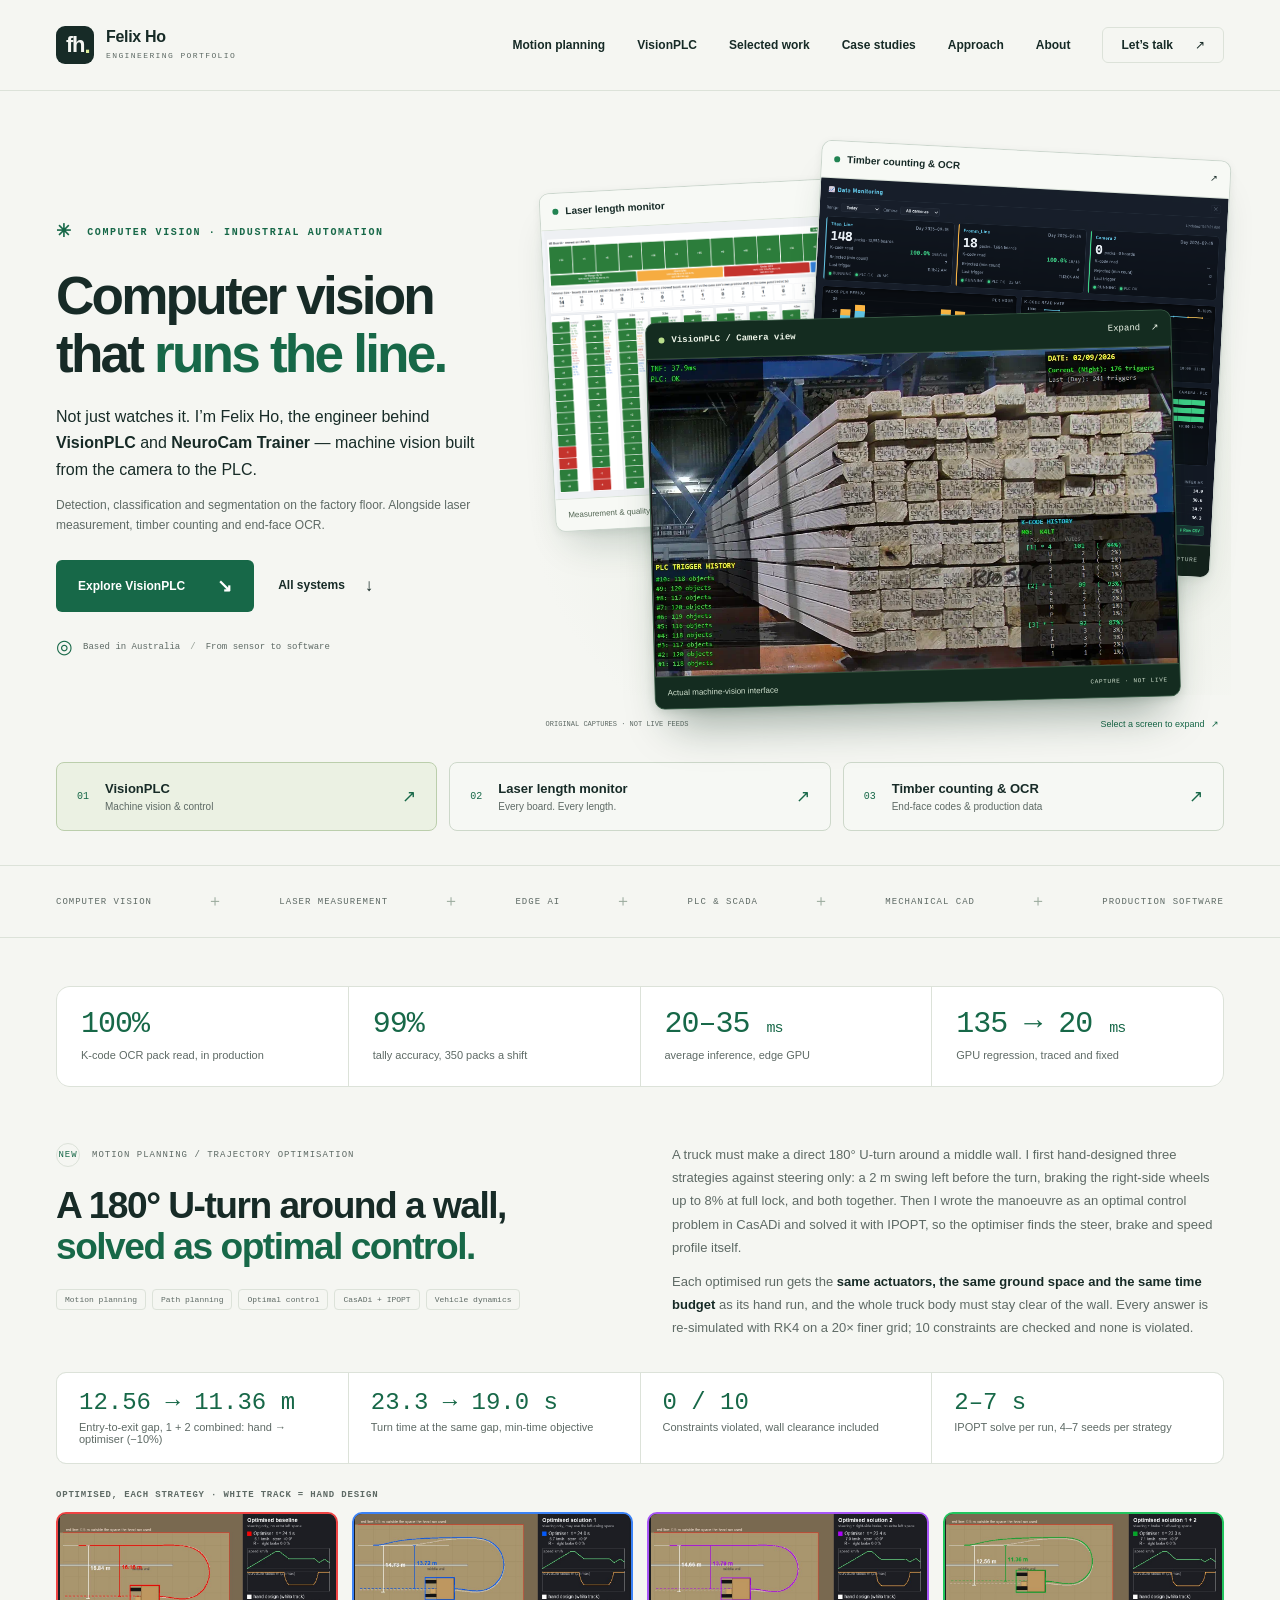
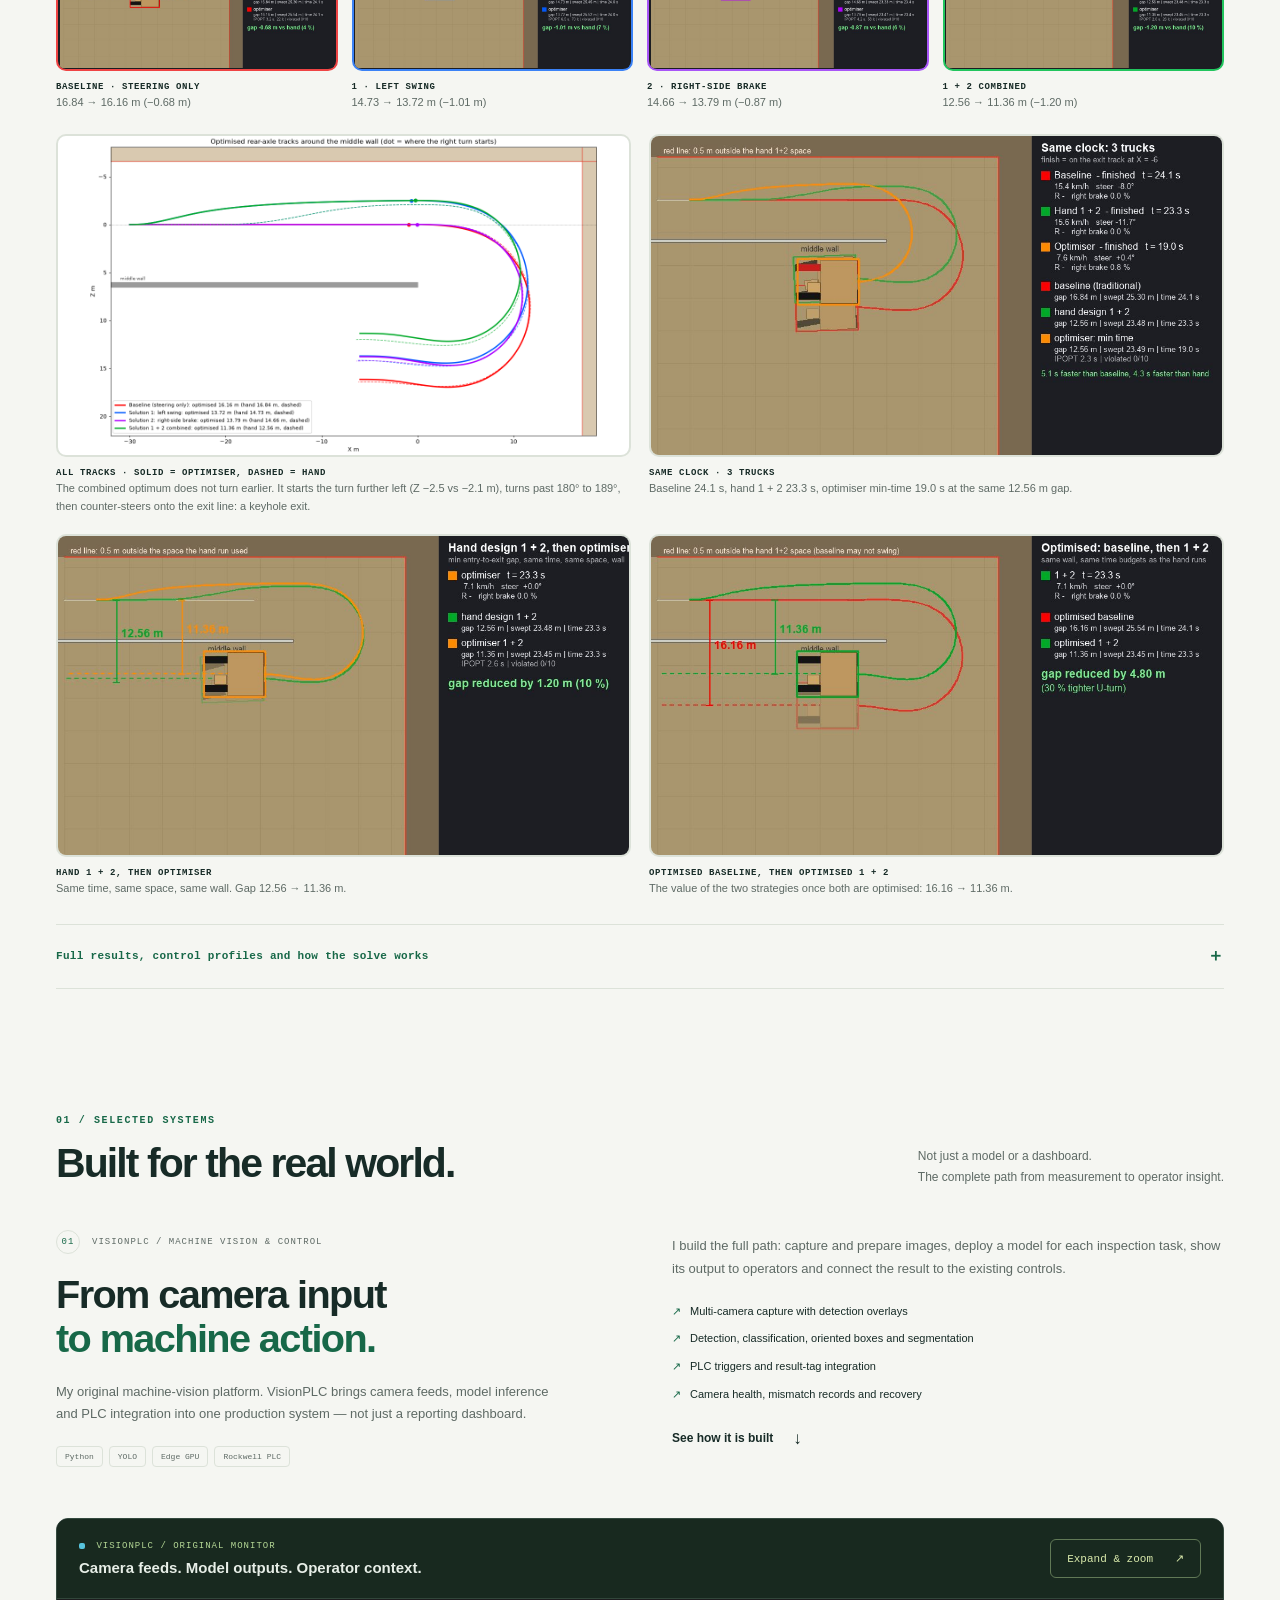
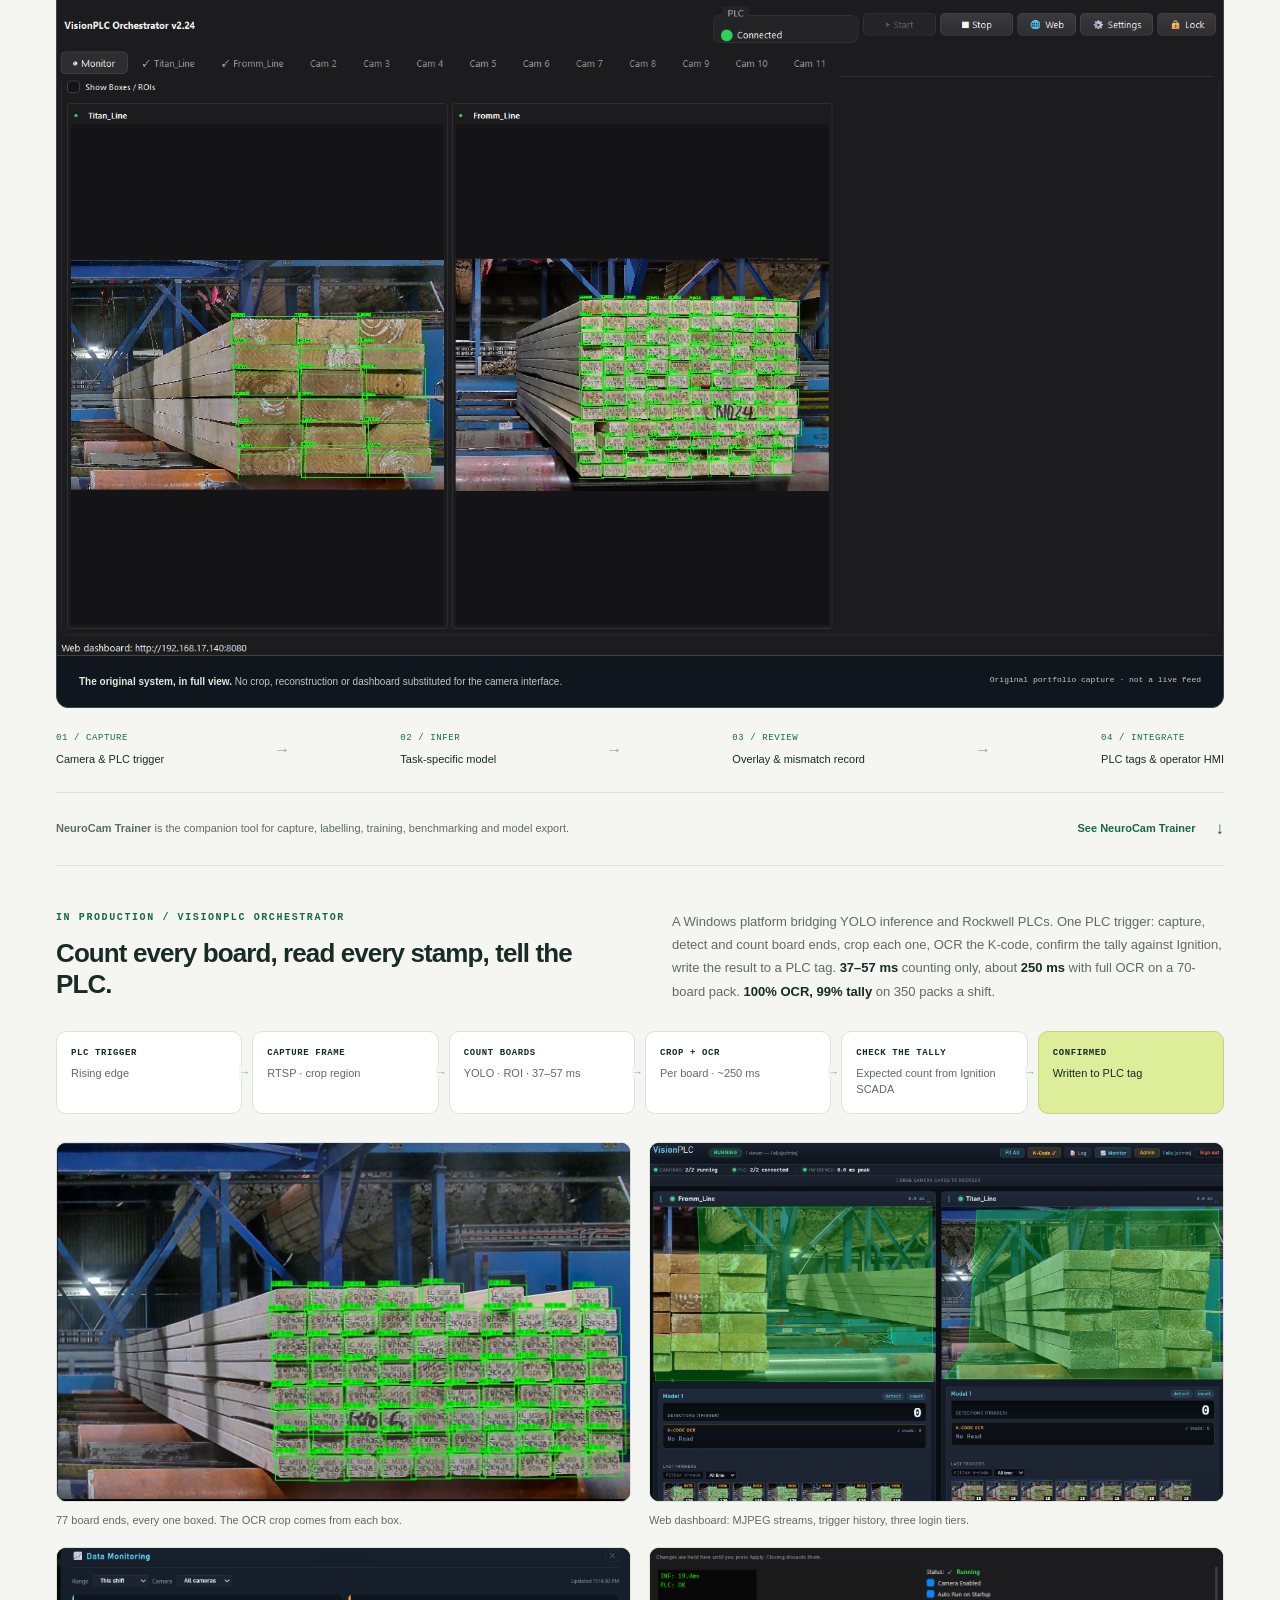
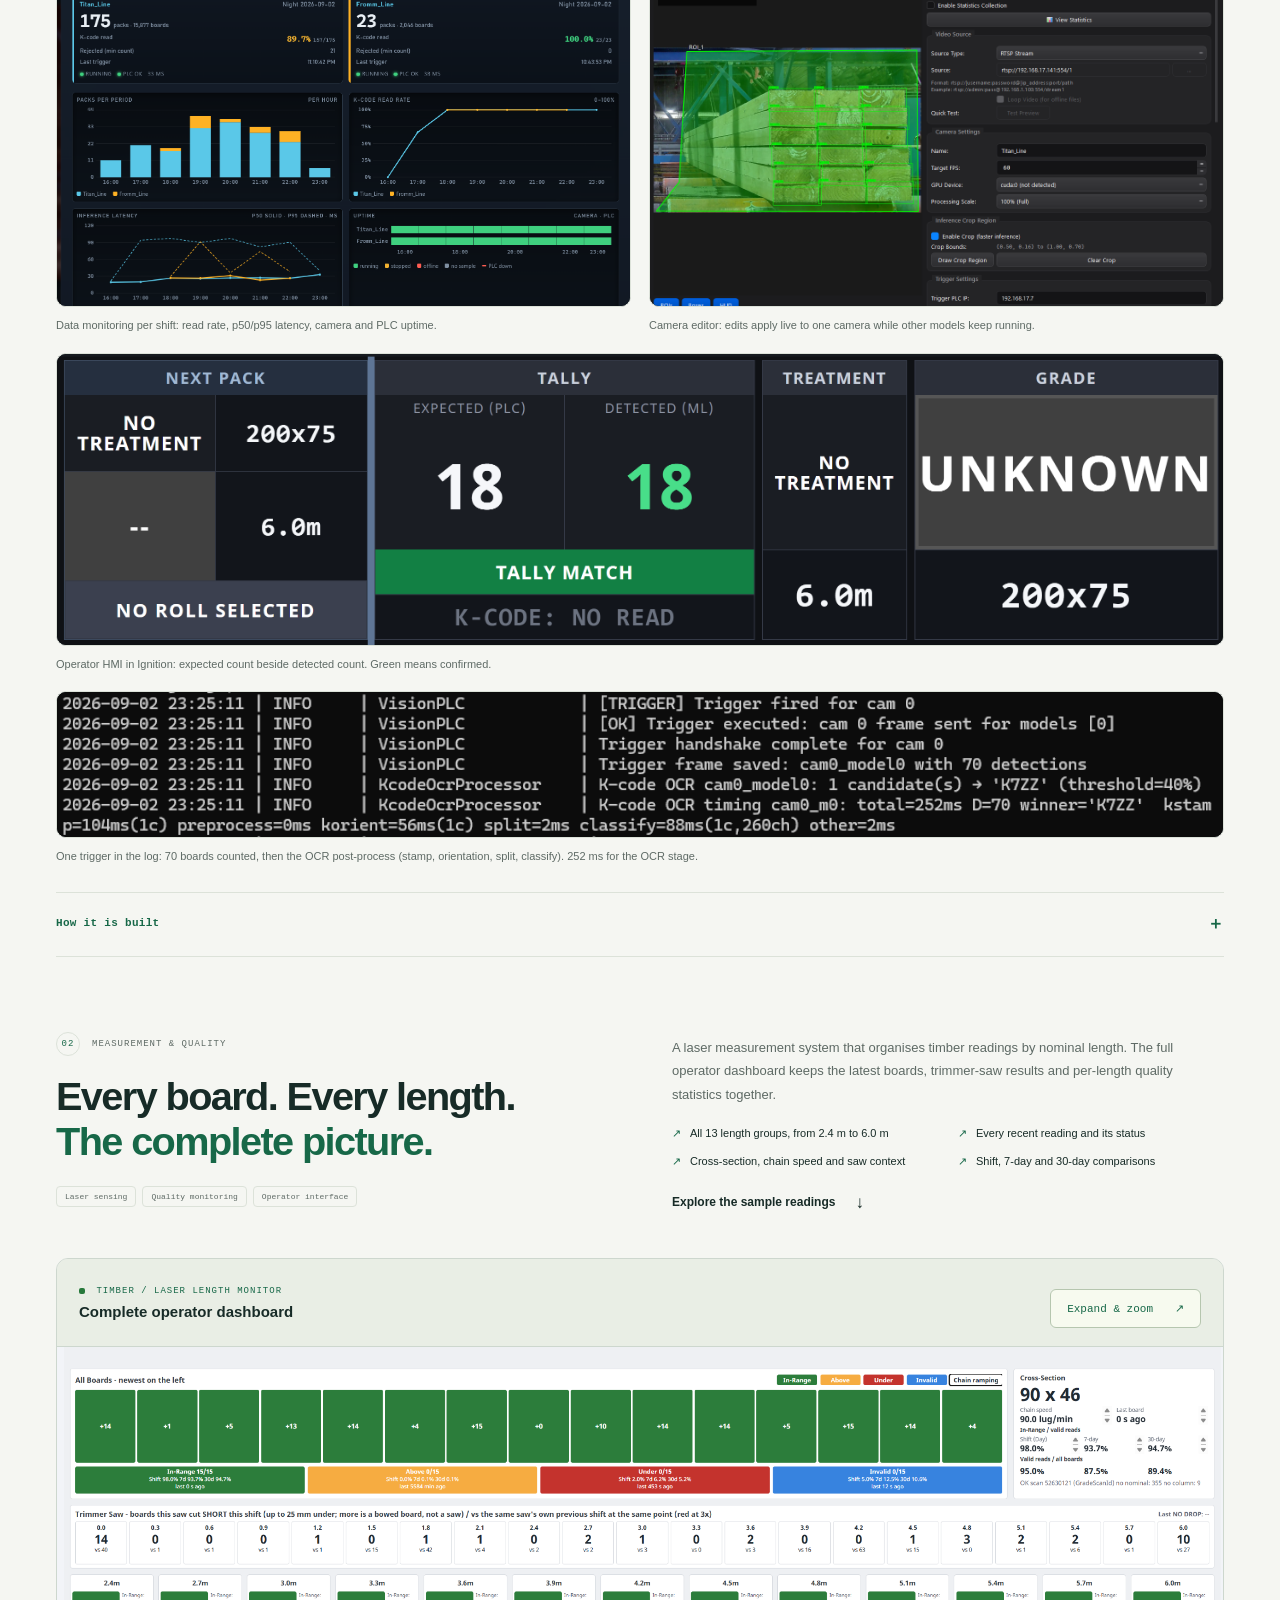
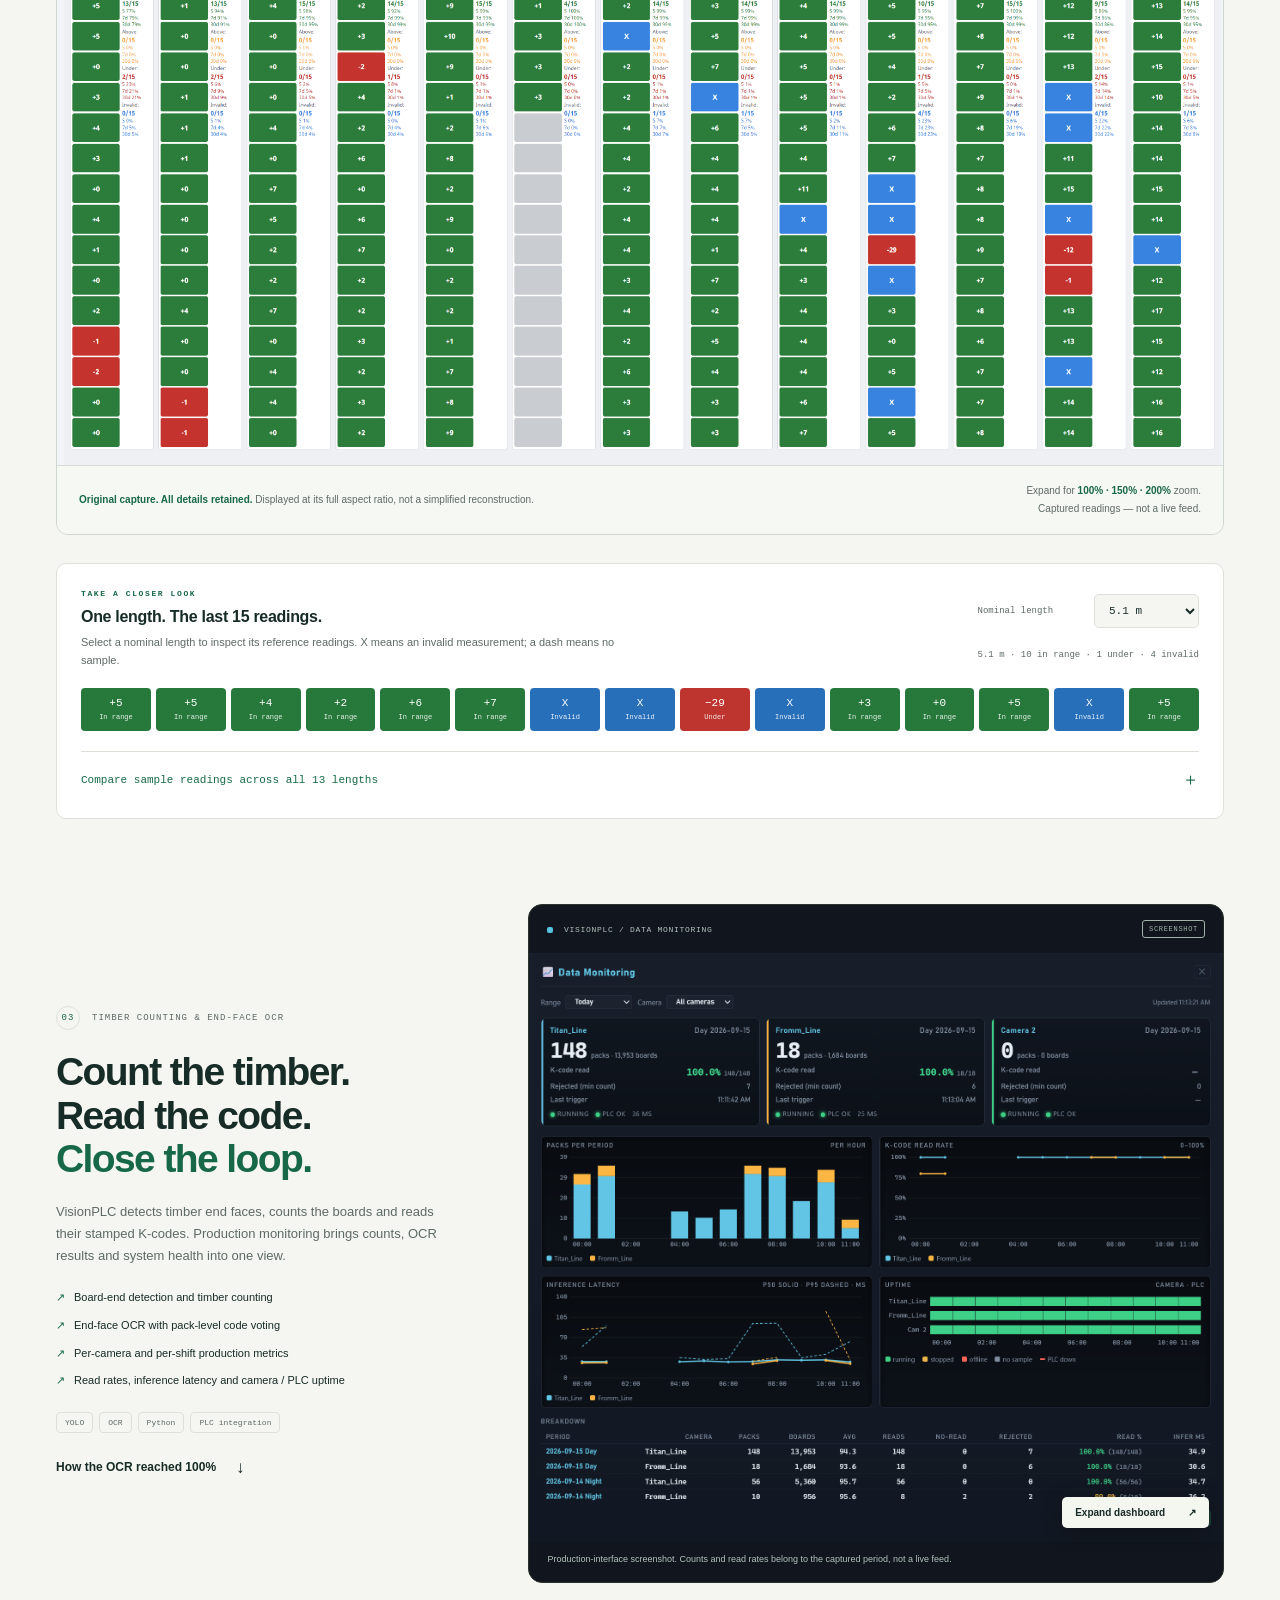
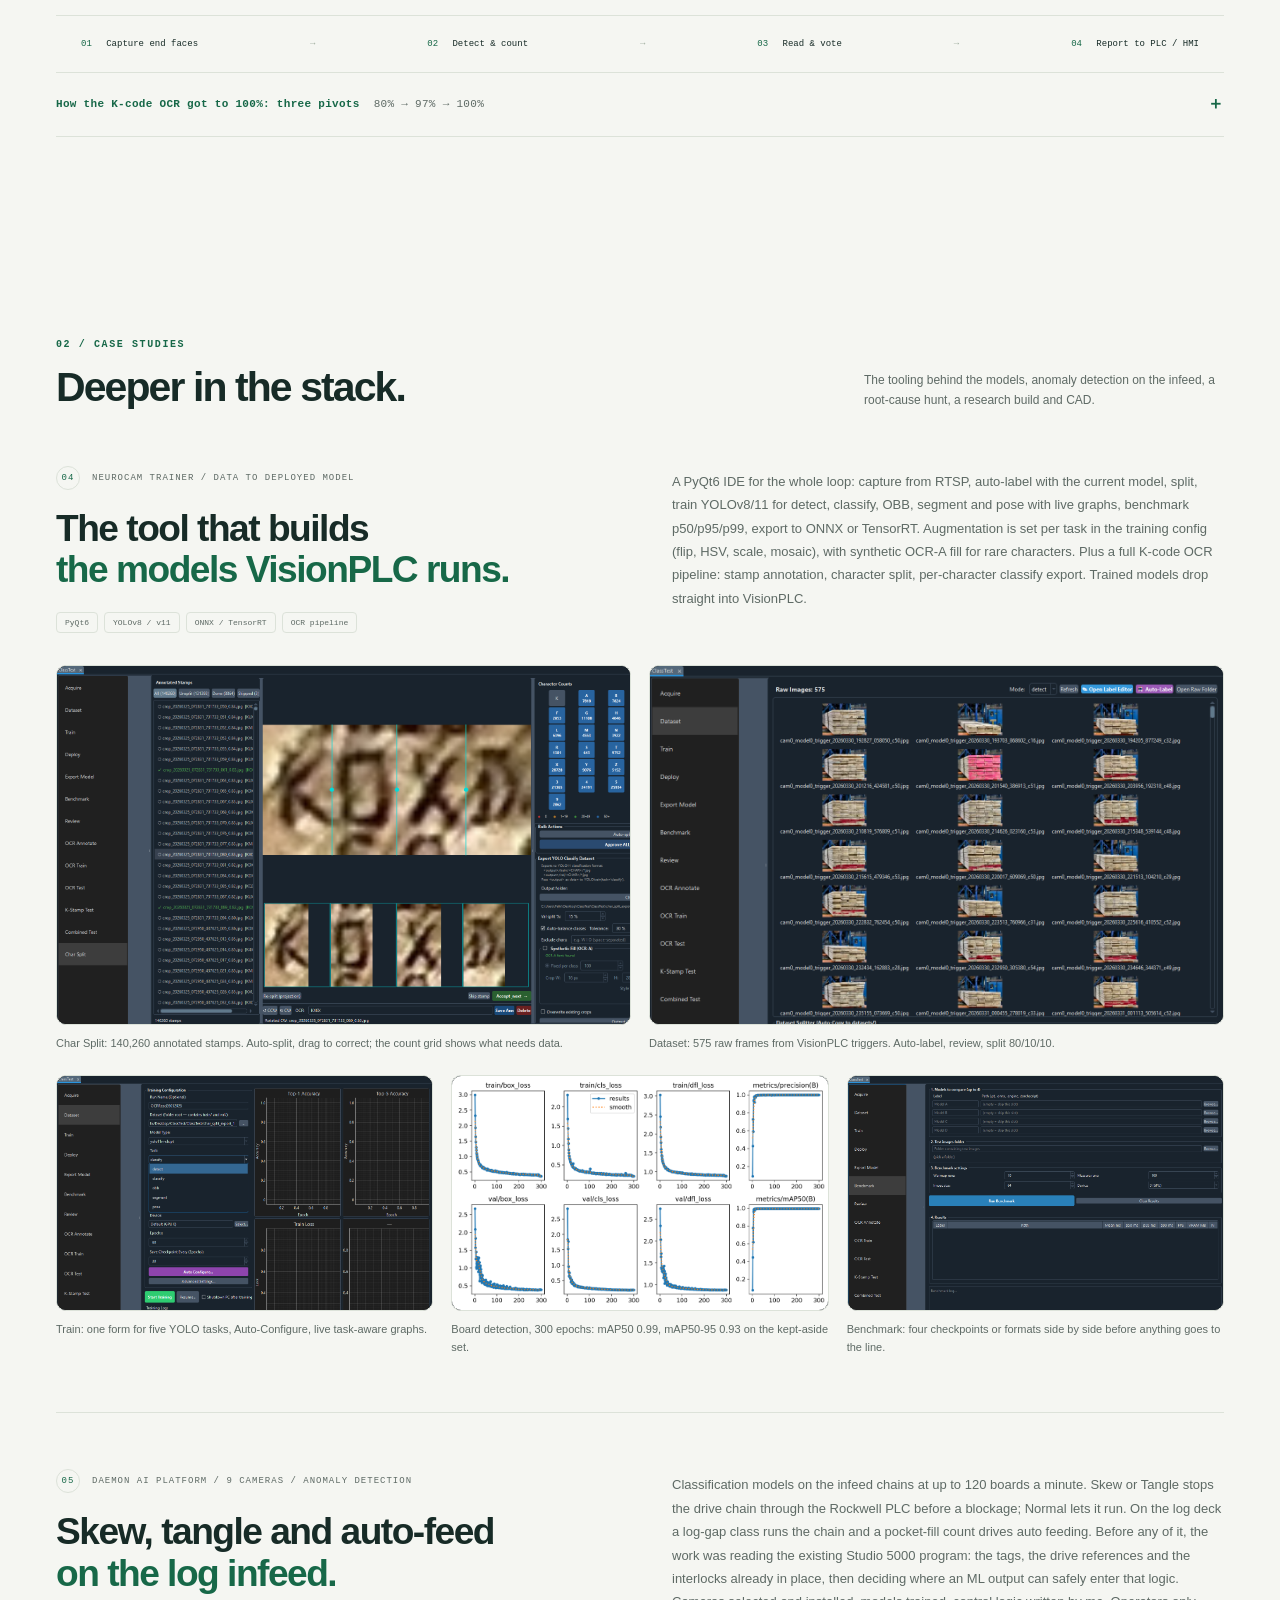
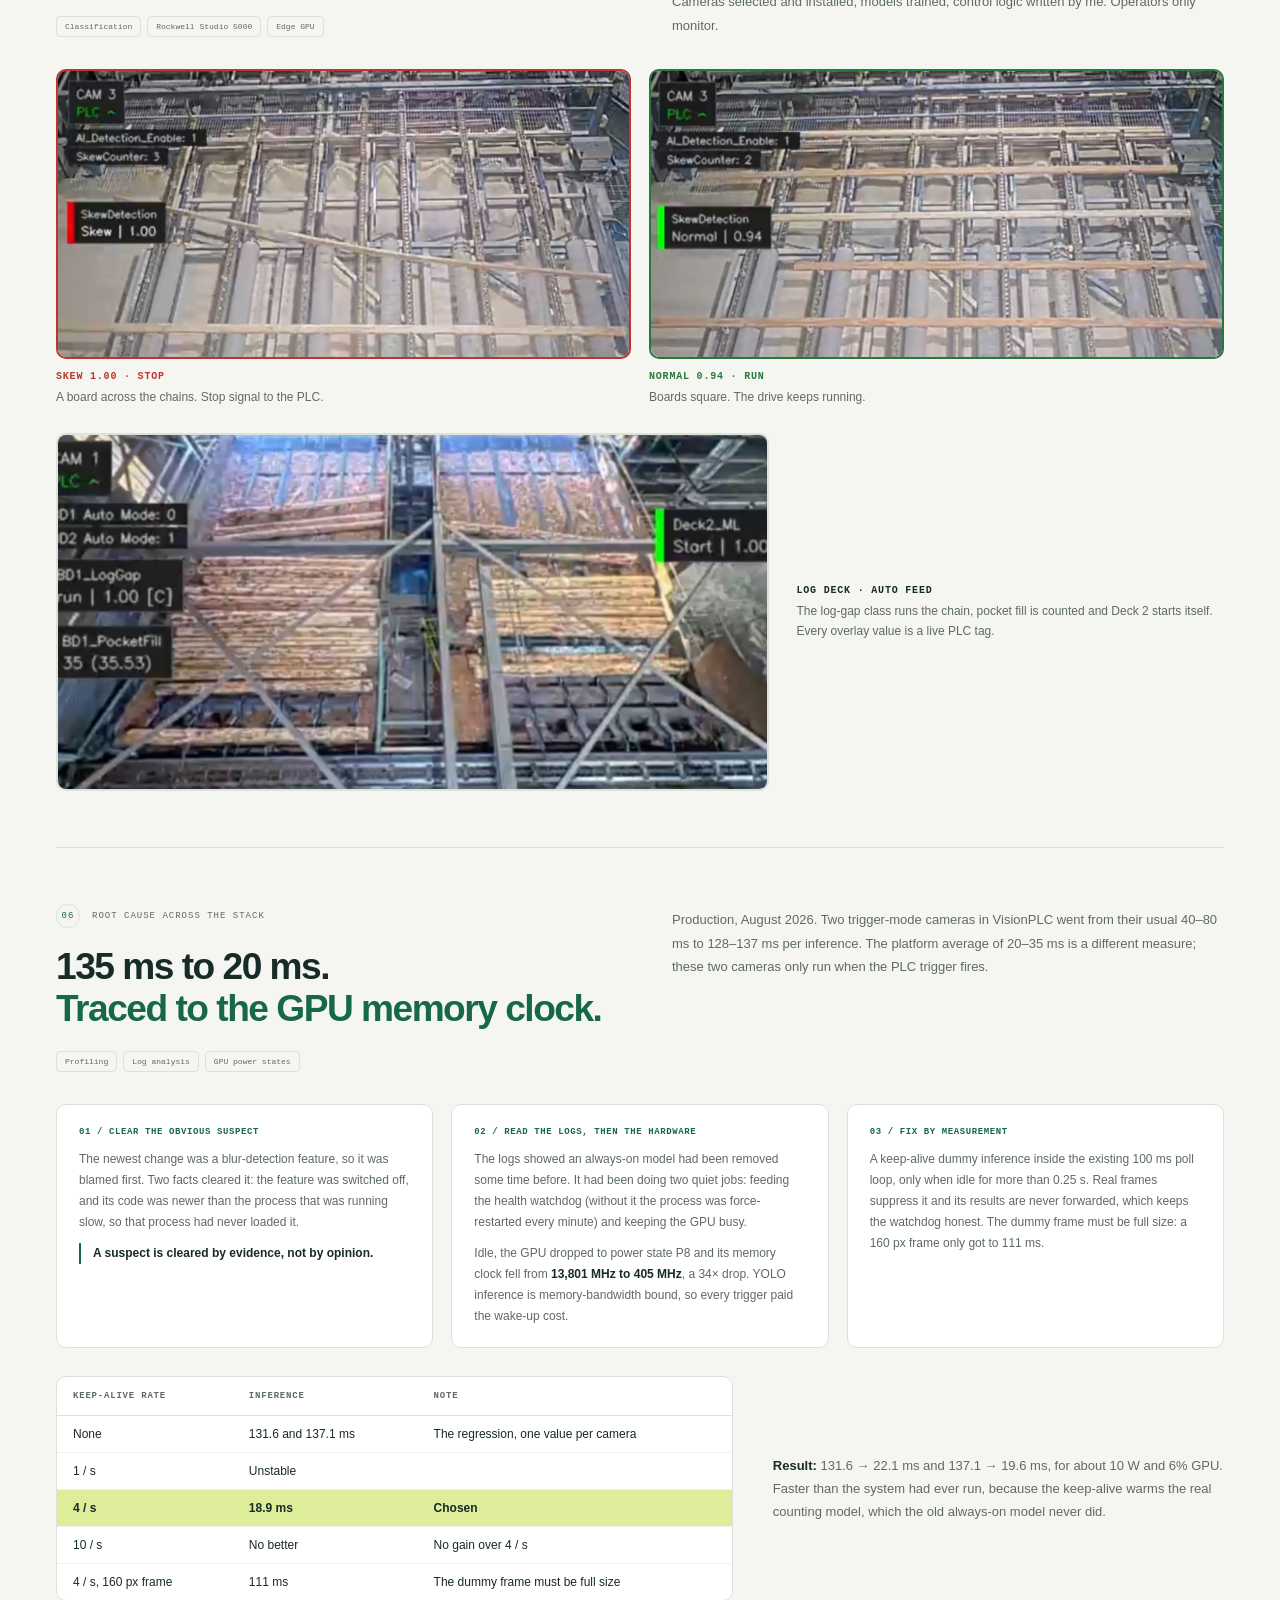
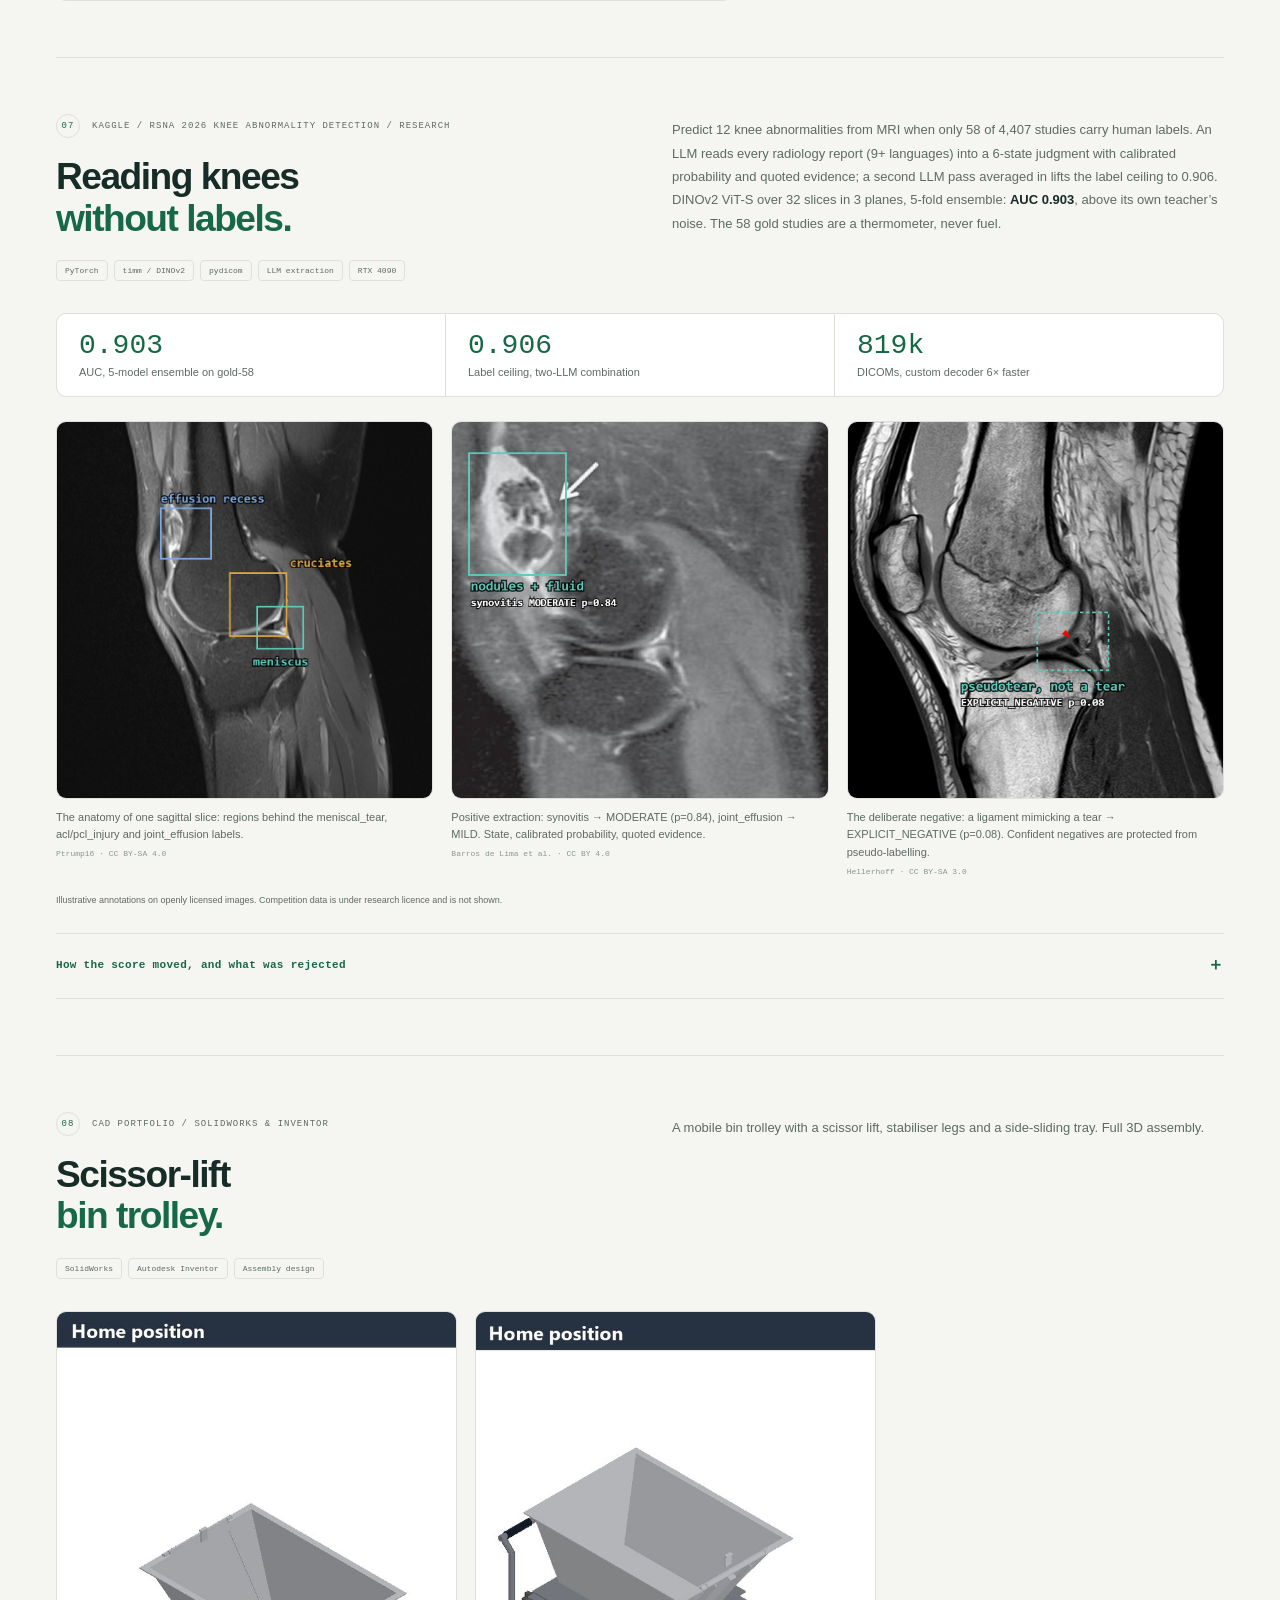
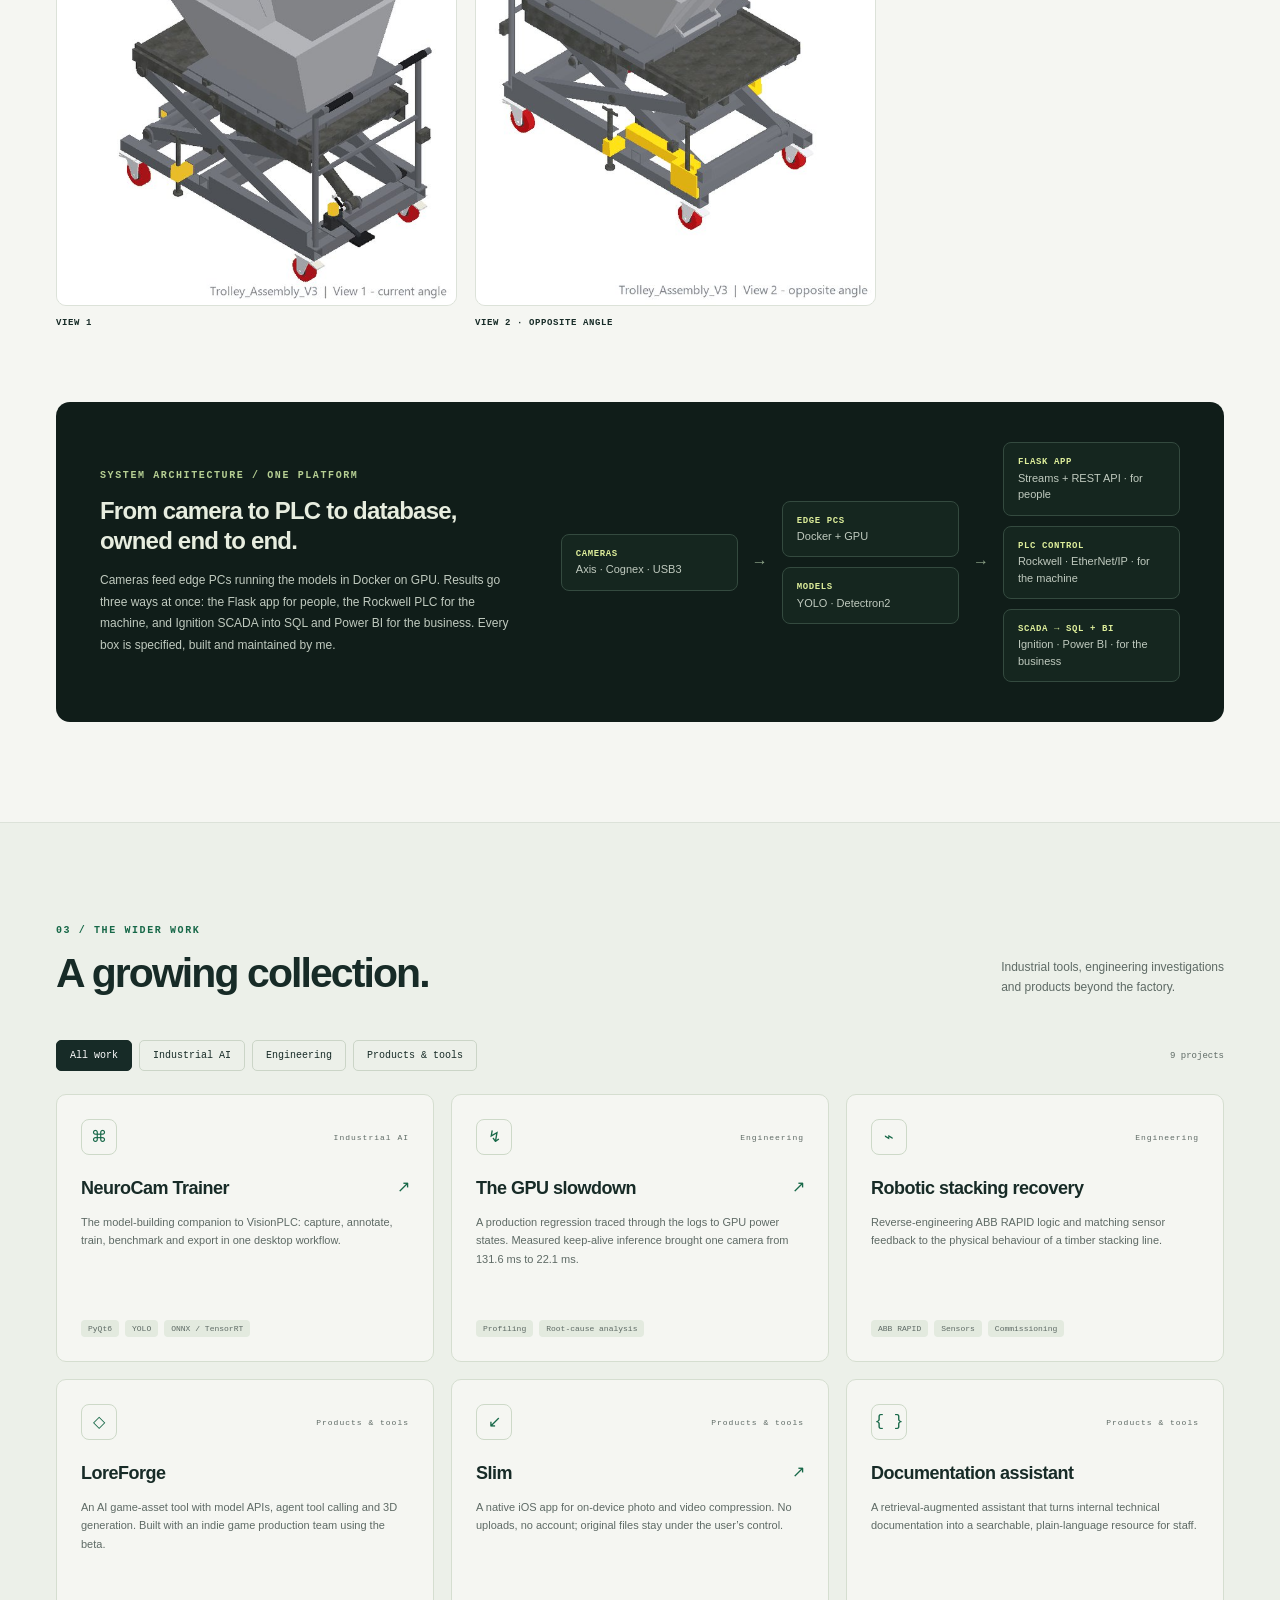
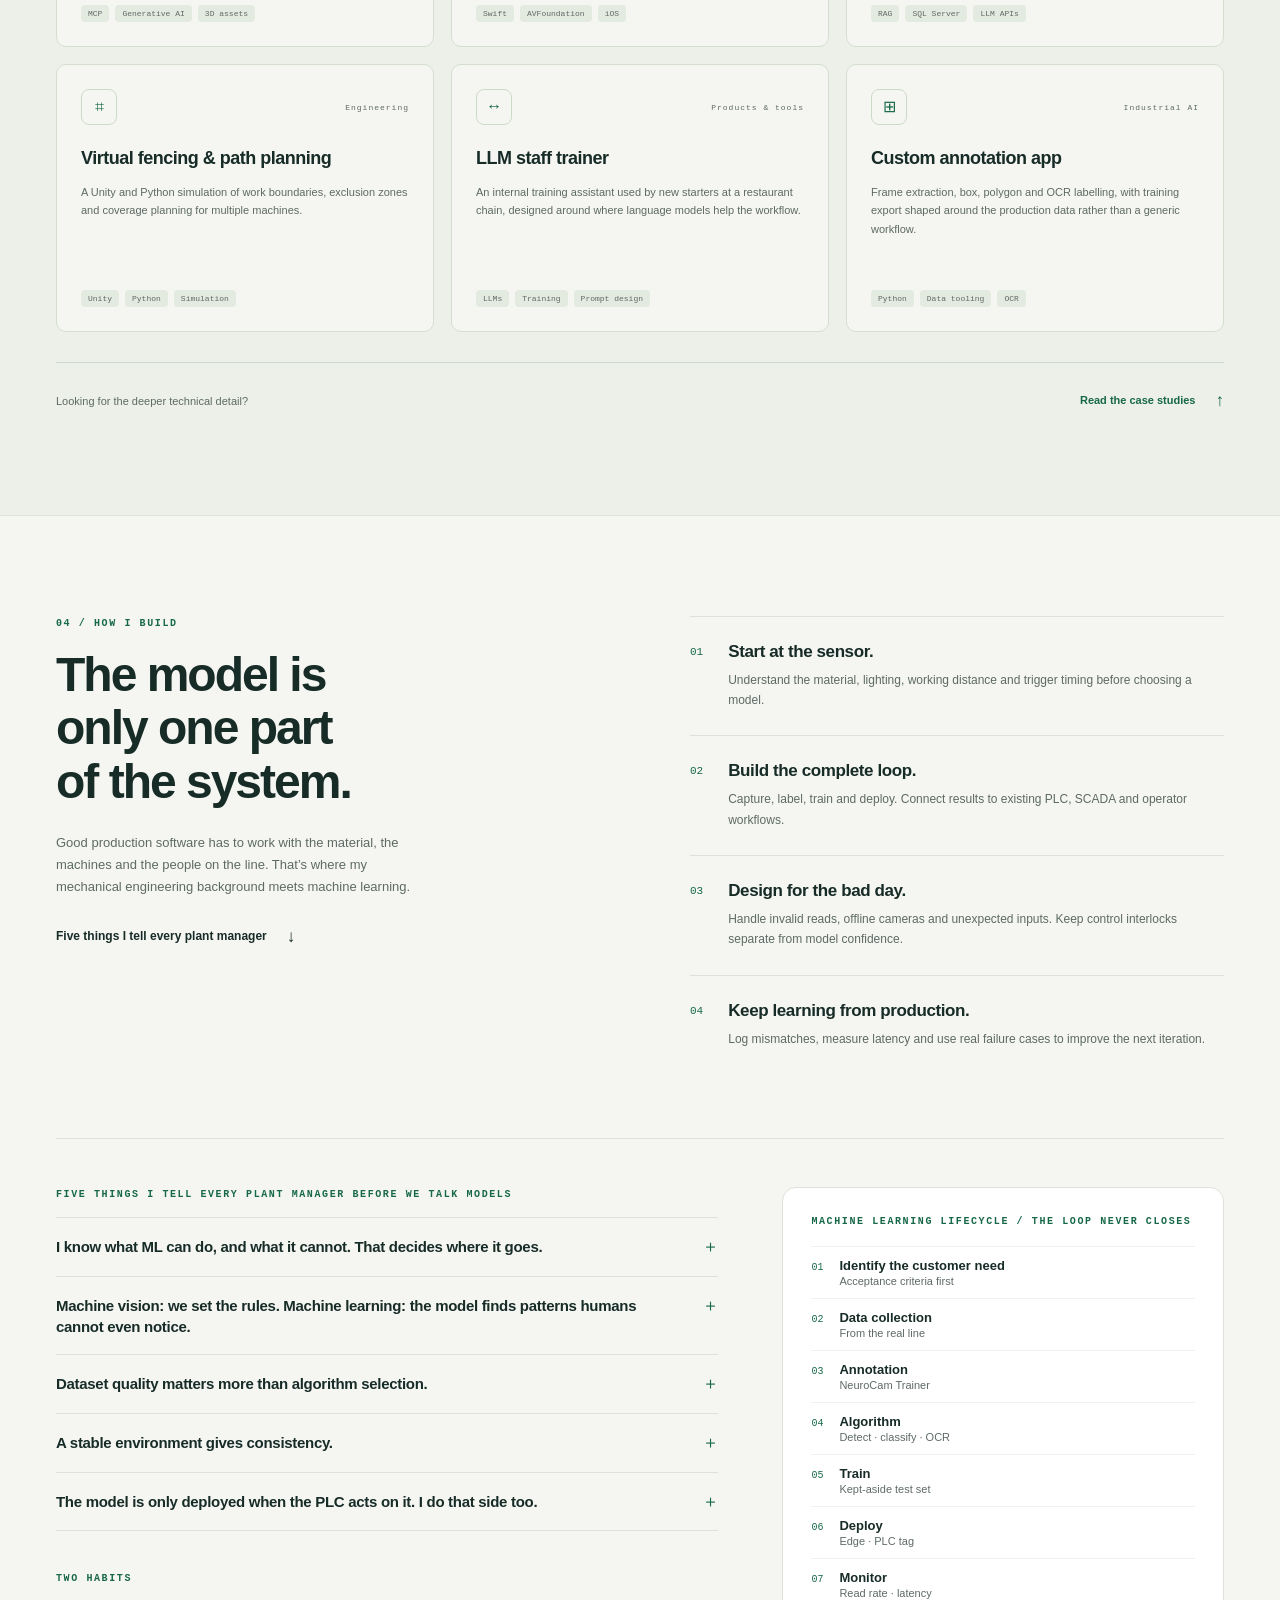
==== index.html @ 8deb1786 "Replace turning section with CasADi/IPOPT optimal-control results Old hand-design-only animations re" ====
<!doctype html>
<html lang="en">
<head>
  <meta charset="utf-8">
  <meta name="viewport" content="width=device-width, initial-scale=1">
  <meta name="theme-color" content="#f5f6f2">
  <title>Felix Ho — Computer Vision & Industrial Automation</title>
  <meta name="description" content="Felix Ho builds computer vision, laser measurement and industrial automation systems. Explore VisionPLC machine vision, timber laser length monitoring, board counting and end-face OCR.">
  <meta property="og:title" content="Felix Ho — Computer vision that runs the line">
  <meta property="og:description" content="Computer vision, measurement and control. Real systems, built from sensor to software.">
  <meta property="og:type" content="website">
  <meta property="og:url" content="https://felixhorobot.github.io/">
  <meta property="og:image" content="https://felixhorobot.github.io/assets/vixia/e011f9d1.png">
  <meta name="twitter:card" content="summary_large_image">
  <link rel="canonical" href="https://felixhorobot.github.io/">
  <link rel="icon" href="favicon.svg" type="image/svg+xml">
  <link rel="stylesheet" href="portfolio.css?v=2026-11-05c">
  <script src="portfolio-data.js?v=2026-11-05c" defer></script>
  <script src="portfolio.js?v=2026-11-05c" defer></script>
</head>
<body>
  <a class="skip-link" href="#main">Skip to content</a>
  <header class="site-header">
    <div class="shell header-inner">
      <a class="brand" href="#top" aria-label="Felix Ho, home"><span class="brand-mark" aria-hidden="true">fh<span>.</span></span><span>Felix Ho<span class="brand-caption">ENGINEERING PORTFOLIO</span></span></a>
      <button class="menu-toggle" type="button" aria-expanded="false" aria-controls="main-nav" hidden>Menu <span aria-hidden="true">＋</span></button>
      <nav id="main-nav" aria-label="Main navigation">
        <a href="#turning">Motion planning</a><a href="#machine-vision">VisionPLC</a><a href="#work">Selected work</a><a href="#case-studies">Case studies</a><a href="#approach">Approach</a><a href="#about">About</a><a class="nav-contact" href="#contact">Let’s talk <span aria-hidden="true">↗</span></a>
      </nav>
    </div>
  </header>
  <main id="main">
    <section id="top" class="hero hero--vision hero--overlap shell" aria-labelledby="hero-heading">
      <div class="hero-copy">
        <p class="eyebrow"><span class="little-cross" aria-hidden="true">✳</span> COMPUTER VISION · INDUSTRIAL AUTOMATION</p>
        <h1 id="hero-heading">Computer vision<br> that <span>runs the line.</span></h1>
        <p class="hero-intro">Not just watches it. I’m Felix Ho, the engineer behind <strong>VisionPLC</strong> and <strong>NeuroCam Trainer</strong> — machine vision built from the camera to the PLC.</p>
        <p class="hero-sub">Detection, classification and segmentation on the factory floor. Alongside laser measurement, timber counting and end-face OCR.</p>
        <div class="hero-actions"><a class="button primary" href="#machine-vision">Explore VisionPLC <span aria-hidden="true">↘</span></a><a class="text-link" href="#work">All systems <span aria-hidden="true">↓</span></a></div>
        <div class="hero-location"><span class="location-icon" aria-hidden="true">◎</span> Based in Australia <span class="separator">/</span> From sensor to software</div>
      </div>
      <div class="hero-visual hero-primary-vision hero-showcase" aria-label="VisionPLC, laser measurement and OCR: three original system screenshots">
        <div class="hero-stack">
          <figure class="hero-shot hero-shot--camera" data-original-frame>
            <a class="hero-shot-link vision-image-link hero-camera-link" href="assets/vixia/e011f9d1.png" data-lightbox data-title="VisionPLC / original machine-vision camera interface" data-caption="Original screenshot from Felix’s portfolio: camera view, inference HUD, trigger history and K-code voting. Captured interface, not a live factory connection." aria-label="Expand the original VisionPLC machine-vision camera interface">
              <div class="hero-shot-bar"><span><i class="shot-dot" aria-hidden="true"></i> VisionPLC / Camera view</span><span class="shot-expand">Expand <span aria-hidden="true">↗</span></span></div>
              <img id="hero-vision-image" data-original-image src="assets/vixia/e011f9d1.png" width="1000" height="606" alt="Original VisionPLC camera view of a timber pack, including inference information, PLC status, trigger history and K-code votes." fetchpriority="high" decoding="async">
              <div class="hero-shot-footer"><span>Actual machine-vision interface</span><span>CAPTURE · NOT LIVE</span></div>
            </a>
            <p class="original-image-error" data-image-error hidden>The original camera screenshot could not be loaded. Reload this page or <a href="https://felixhorobot.github.io/assets/vixia/e011f9d1.png" target="_blank" rel="noopener noreferrer">open the original image ↗</a>.</p>
          </figure>
          <figure class="hero-shot hero-shot--laser">
            <a class="hero-shot-link hero-laser-link" href="laser-monitor.png" data-lightbox data-title="Timber laser measurement / complete original capture" data-caption="The complete original laser length monitor: latest boards, cross-section and chain speed, trimmer-saw counts and all 13 nominal-length columns. Captured readings, not a live factory connection. Use Fit or pixel zoom to inspect every detail." aria-label="Expand the complete timber laser length monitor">
              <div class="hero-shot-bar"><span><i class="shot-dot" aria-hidden="true"></i> Laser length monitor</span><span class="shot-expand" aria-hidden="true">↗</span></div>
              <img src="laser-monitor.png" width="2048" height="1260" alt="Complete original timber laser monitor with latest-board readings, trimmer-saw counts and all length columns from 2.4 to 6.0 metres." decoding="async">
              <div class="hero-shot-footer"><span>Measurement &amp; quality</span><span>CAPTURE</span></div>
            </a>
          </figure>
          <figure class="hero-shot hero-shot--ocr">
            <a class="hero-shot-link hero-ocr-link" href="timber-ocr.png" data-lightbox data-title="Timber counting & OCR / original data monitor" data-caption="Original supplied VisionPLC data-monitoring screenshot: per-camera pack and board counts, K-code read rates, latency and uptime. Captured interface, not a live feed; shown read rates describe this capture, not a universal accuracy guarantee." aria-label="Expand the timber counting and end-face OCR dashboard">
              <div class="hero-shot-bar"><span><i class="shot-dot" aria-hidden="true"></i> Timber counting &amp; OCR</span><span class="shot-expand" aria-hidden="true">↗</span></div>
              <img src="timber-ocr.png" width="1615" height="1372" alt="Timber counting and OCR data-monitoring dashboard with camera cards, pack counts, K-code read rates, latency and uptime charts." decoding="async">
              <div class="hero-shot-footer"><span>Traceability &amp; monitoring</span><span>CAPTURE</span></div>
            </a>
          </figure>
        </div>
        <p class="hero-stack-note"><span>ORIGINAL CAPTURES · NOT LIVE FEEDS</span><span>Select a screen to expand <span aria-hidden="true">↗</span></span></p>
      </div>
      <div class="system-links" role="navigation" aria-label="Explore the three featured systems">
        <a class="system-link-primary" href="#machine-vision"><span class="system-number">01</span><span><strong>VisionPLC</strong><small>Machine vision &amp; control</small></span><span aria-hidden="true">↗</span></a>
        <a href="#laser"><span class="system-number">02</span><span><strong>Laser length monitor</strong><small>Every board. Every length.</small></span><span aria-hidden="true">↗</span></a>
        <a href="#vision"><span class="system-number">03</span><span><strong>Timber counting &amp; OCR</strong><small>End-face codes &amp; production data</small></span><span aria-hidden="true">↗</span></a>
      </div>
    </section>
    <div class="discipline-strip"><div class="shell"><span>COMPUTER VISION</span><i aria-hidden="true">＋</i><span>LASER MEASUREMENT</span><i aria-hidden="true">＋</i><span>EDGE AI</span><i aria-hidden="true">＋</i><span>PLC & SCADA</span><i aria-hidden="true">＋</i><span>MECHANICAL CAD</span><i aria-hidden="true">＋</i><span>PRODUCTION SOFTWARE</span></div></div>
    <div class="proof-strip shell" role="list" aria-label="Production results">
      <div role="listitem"><strong>100%</strong><span>K-code OCR pack read, in production</span></div>
      <div role="listitem"><strong>99%</strong><span>tally accuracy, 350 packs a shift</span></div>
      <div role="listitem"><strong>20–35 <small>ms</small></strong><span>average inference, edge GPU</span></div>
      <div role="listitem"><strong>135 → 20 <small>ms</small></strong><span>GPU regression, traced and fixed</span></div>
    </div>

    <section id="turning" class="section shell case turning-top" aria-labelledby="turning-heading">
      <div class="case-head">
        <div><p class="project-kicker"><span>NEW</span> MOTION PLANNING / TRAJECTORY OPTIMISATION</p><h3 id="turning-heading">A 180° U-turn around a wall,<br> <span>solved as optimal control.</span></h3><div class="tags"><span>Motion planning</span><span>Path planning</span><span>Optimal control</span><span>CasADi + IPOPT</span><span>Vehicle dynamics</span></div></div>
        <div class="case-copy">
          <p>A truck must make a direct 180° U-turn around a middle wall. I first hand-designed three strategies against steering only: a 2 m swing left before the turn, braking the right-side wheels up to 8% at full lock, and both together. Then I wrote the manoeuvre as an optimal control problem in CasADi and solved it with IPOPT, so the optimiser finds the steer, brake and speed profile itself.</p>
          <p>Each optimised run gets the <strong>same actuators, the same ground space and the same time budget</strong> as its hand run, and the whole truck body must stay clear of the wall. Every answer is re-simulated with RK4 on a 20× finer grid; 10 constraints are checked and none is violated.</p>
        </div>
      </div>
      <div class="metric-row metric-row--4" role="list">
        <div role="listitem"><strong>12.56 → 11.36 m</strong><span>Entry-to-exit gap, 1 + 2 combined: hand → optimiser (−10%)</span></div>
        <div role="listitem"><strong>23.3 → 19.0 s</strong><span>Turn time at the same gap, min-time objective</span></div>
        <div role="listitem"><strong>0 / 10</strong><span>Constraints violated, wall clearance included</span></div>
        <div role="listitem"><strong>2–7 s</strong><span>IPOPT solve per run, 4–7 seeds per strategy</span></div>
      </div>

      <p class="turn-row-label">OPTIMISED, EACH STRATEGY · WHITE TRACK = HAND DESIGN</p>
      <div class="turn-grid" data-sync-videos>
        <figure class="turn-view turn-view--baseline"><video src="assets/turn-opt/opt-baseline.mp4" poster="assets/turn-opt/opt-baseline.jpg" width="960" height="540" autoplay muted playsinline preload="auto" aria-label="Optimised baseline, steering only"></video><figcaption><b>BASELINE · STEERING ONLY</b>16.84 → 16.16 m (−0.68 m)</figcaption></figure>
        <figure class="turn-view turn-view--swing"><video src="assets/turn-opt/opt-solution1.mp4" poster="assets/turn-opt/opt-solution1.jpg" width="960" height="540" autoplay muted playsinline preload="auto" aria-label="Optimised solution 1, steering with left-swing space"></video><figcaption><b>1 · LEFT SWING</b>14.73 → 13.72 m (−1.01 m)</figcaption></figure>
        <figure class="turn-view turn-view--brake"><video src="assets/turn-opt/opt-solution2.mp4" poster="assets/turn-opt/opt-solution2.jpg" width="960" height="540" autoplay muted playsinline preload="auto" aria-label="Optimised solution 2, steering and right-side brake"></video><figcaption><b>2 · RIGHT-SIDE BRAKE</b>14.66 → 13.79 m (−0.87 m)</figcaption></figure>
        <figure class="turn-view turn-view--combined"><video src="assets/turn-opt/opt-combined.mp4" poster="assets/turn-opt/opt-combined.jpg" width="960" height="540" autoplay muted playsinline preload="auto" aria-label="Optimised solution 1 and 2 combined"></video><figcaption><b>1 + 2 COMBINED</b>12.56 → 11.36 m (−1.20 m)</figcaption></figure>
      </div>

      <div class="turn-final">
        <figure class="turn-view"><a href="assets/turn-opt/opt-tracks.png" data-lightbox data-title="Optimised rear-axle tracks around the middle wall" data-caption="Solid = optimiser, dashed = hand design. Dot = where the right turn starts."><img src="assets/turn-opt/opt-tracks.png" width="1170" height="720" loading="lazy" decoding="async" alt="Rear-axle tracks of four strategies around the middle wall; solid optimised tracks finish closer to the entry line than the dashed hand tracks"></a><figcaption><b>ALL TRACKS · SOLID = OPTIMISER, DASHED = HAND</b>The combined optimum does not turn earlier. It starts the turn further left (Z −2.5 vs −2.1 m), turns past 180° to 189°, then counter-steers onto the exit line: a keyhole exit.</figcaption></figure>
        <figure class="turn-view"><video src="assets/turn-opt/same-clock-3-trucks.mp4" poster="assets/turn-opt/same-clock-3-trucks.jpg" width="960" height="540" autoplay muted loop playsinline preload="metadata" aria-label="Three trucks on the same clock: baseline, hand 1 plus 2, optimiser minimum time"></video><figcaption><b>SAME CLOCK · 3 TRUCKS</b>Baseline 24.1 s, hand 1 + 2 23.3 s, optimiser min-time 19.0 s at the same 12.56 m gap.</figcaption></figure>
        <figure class="turn-view"><video src="assets/turn-opt/hand-then-optimiser.mp4" poster="assets/turn-opt/hand-then-optimiser.jpg" width="960" height="540" autoplay muted loop playsinline preload="metadata" aria-label="Hand design 1 plus 2, then the optimiser on the same ground"></video><figcaption><b>HAND 1 + 2, THEN OPTIMISER</b>Same time, same space, same wall. Gap 12.56 → 11.36 m.</figcaption></figure>
        <figure class="turn-view"><video src="assets/turn-opt/opt-baseline-then-combined.mp4" poster="assets/turn-opt/opt-baseline-then-combined.jpg" width="960" height="540" autoplay muted loop playsinline preload="metadata" aria-label="Optimised baseline, then optimised 1 plus 2"></video><figcaption><b>OPTIMISED BASELINE, THEN OPTIMISED 1 + 2</b>The value of the two strategies once both are optimised: 16.16 → 11.36 m.</figcaption></figure>
      </div>

      <details class="case-more">
        <summary>Full results, control profiles and how the solve works <span aria-hidden="true">＋</span></summary>
        <div class="case-more-body">
          <div class="opt-results">
            <div class="table-wrap" tabindex="0" role="region" aria-label="Hand design against optimiser, per strategy">
              <table class="data-table">
                <thead><tr><th scope="col">Strategy</th><th scope="col">Hand gap</th><th scope="col">Optimised gap</th><th scope="col">Gain</th><th scope="col">Time</th><th scope="col">Solve</th><th scope="col">Violated</th></tr></thead>
                <tbody>
                  <tr><td>Baseline (steering only)</td><td>16.84 m</td><td>16.16 m</td><td>0.68 m</td><td>24.1 s</td><td>3.2 s</td><td>0 / 10</td></tr>
                  <tr><td>1 · Left swing</td><td>14.73 m</td><td>13.72 m</td><td>1.01 m</td><td>24.0 s</td><td>6.5 s</td><td>0 / 10</td></tr>
                  <tr><td>2 · Right-side brake</td><td>14.66 m</td><td>13.79 m</td><td>0.87 m</td><td>23.4 s</td><td>4.2 s</td><td>0 / 10</td></tr>
                  <tr class="is-chosen"><td>1 + 2 combined</td><td>12.56 m</td><td>11.36 m</td><td>1.20 m (10%)</td><td>23.3 s</td><td>2.6 s</td><td>0 / 10</td></tr>
                  <tr><td>Min time (gap ≤ hand 1 + 2)</td><td>12.56 m</td><td>12.56 m</td><td>4.3 s faster</td><td>23.3 → 19.0 s</td><td>2.3 s</td><td>0 / 10</td></tr>
                </tbody>
              </table>
            </div>
            <dl class="spec-list spec-list--1">
              <div><dt>Problem</dt><dd>Minimise the entry-to-exit gap (or the time) subject to vehicle kinematics, steer, brake and speed limits, the ground boundary and full-body clearance from the middle wall.</dd></div>
              <div><dt>Fair comparison</dt><dd>Same actuators, same ground space and same time budget as the matching hand run. Hand runs checked against the wall too: 0.000 m penetration.</dd></div>
              <div><dt>Verification</dt><dd>Optimal controls re-simulated with RK4 on a 20× finer grid; a constraint counts as violated if off by more than 1e-4.</dd></div>
              <div><dt>Search</dt><dd>Cold start, forced turn-start seeds (X ≥ −3 / 0 / +3 m, then released) and warm starts from the other strategies. The best valid answer is kept.</dd></div>
            </dl>
          </div>
          <figure class="shot shot--wide opt-dashboard"><a href="assets/turn-opt/opt-dashboard.png" data-lightbox data-title="Optimal control dashboard, all strategies" data-caption="Tracks, gap against time budget, steer angle, right-side brake and speed profiles, and the full results table."><img src="assets/turn-opt/opt-dashboard.png" width="1440" height="990" loading="lazy" decoding="async" alt="Dashboard: optimised tracks, gap against time budget curve, steer angle, brake and speed profiles, results table"></a><figcaption>Gap against time budget: give the optimiser more time and the gap keeps falling, to about 10.8 m at 30 s. Steer, brake and speed profiles for hand 1 + 2, optimised 1 + 2 and min-time.</figcaption></figure>
        </div>
      </details>
    </section>

    <section id="work" class="section shell" aria-labelledby="work-heading">
      <div class="section-heading"><div><p class="eyebrow">01 / SELECTED SYSTEMS</p><h2 id="work-heading">Built for the real world.</h2></div><p>Not just a model or a dashboard.<br> The complete path from measurement to operator insight.</p></div>
      <article id="machine-vision" class="feature feature-platform" aria-labelledby="machine-vision-heading">
        <div class="platform-intro">
          <div class="feature-copy"><p class="project-kicker"><span>01</span> VISIONPLC / MACHINE VISION &amp; CONTROL</p><h3 id="machine-vision-heading">From camera input<br> <span>to machine action.</span></h3><p>My original machine-vision platform. VisionPLC brings camera feeds, model inference and PLC integration into one production system — not just a reporting dashboard.</p><div class="tags"><span>Python</span><span>YOLO</span><span>Edge GPU</span><span>Rockwell PLC</span></div></div>
          <div class="platform-context"><p>I build the full path: capture and prepare images, deploy a model for each inspection task, show its output to operators and connect the result to the existing controls.</p><ul class="feature-points"><li>Multi-camera capture with detection overlays</li><li>Detection, classification, oriented boxes and segmentation</li><li>PLC triggers and result-tag integration</li><li>Camera health, mismatch records and recovery</li></ul><a class="text-link" href="#visionplc-detail">See how it is built <span aria-hidden="true">↓</span></a></div>
        </div>
        <figure class="platform-monitor" data-original-frame>
          <div class="platform-toolbar"><div><span class="platform-kicker"><i class="legend-dot cyan" aria-hidden="true"></i> VISIONPLC / ORIGINAL MONITOR</span><strong>Camera feeds. Model outputs. Operator context.</strong></div><a class="platform-expand" href="assets/vixia/eea4e265.png" data-lightbox data-title="VisionPLC / original multi-camera monitor" data-caption="Original multi-camera monitor screenshot from Felix’s portfolio. The full screenshot is retained; use Fit or pixel zoom to inspect the interface. Captured interface, not a live feed.">Expand &amp; zoom <span aria-hidden="true">↗</span></a></div>
          <a class="vision-image-link platform-camera-link" href="assets/vixia/eea4e265.png" data-lightbox data-title="VisionPLC / original multi-camera monitor" data-caption="Original VisionPLC monitor: two camera views with detection overlays and PLC status. Screenshot, not current production telemetry." aria-label="Open the complete original VisionPLC multi-camera monitor">
            <img data-original-image src="assets/vixia/eea4e265.png" width="1600" height="900" loading="lazy" decoding="async" alt="Original VisionPLC Monitor tab showing two production camera views with detection boxes and PLC connection status. Full, uncropped screenshot.">
          </a>
          <p class="original-image-error" data-image-error hidden>The original VisionPLC screenshot could not be loaded. <a href="https://felixhorobot.github.io/assets/vixia/eea4e265.png" target="_blank" rel="noopener noreferrer">Open the original monitor image ↗</a>.</p>
          <figcaption><span><strong>The original system, in full view.</strong> No crop, reconstruction or dashboard substituted for the camera interface.</span><span>Original portfolio capture · not a live feed</span></figcaption>
        </figure>
        <div class="platform-workflow" aria-label="Machine-vision platform workflow"><span><b>01 / CAPTURE</b>Camera &amp; PLC trigger</span><i aria-hidden="true">→</i><span><b>02 / INFER</b>Task-specific model</span><i aria-hidden="true">→</i><span><b>03 / REVIEW</b>Overlay &amp; mismatch record</span><i aria-hidden="true">→</i><span><b>04 / INTEGRATE</b>PLC tags &amp; operator HMI</span></div>
        <div class="platform-companion"><span><strong>NeuroCam Trainer</strong> is the companion tool for capture, labelling, training, benchmarking and model export.</span><a class="text-link" href="#neurocam">See NeuroCam Trainer <span aria-hidden="true">↓</span></a></div>
        <div id="visionplc-detail" class="case-detail">
          <div class="case-lead">
            <div><p class="eyebrow">IN PRODUCTION / VISIONPLC ORCHESTRATOR</p><h4>Count every board, read every stamp, tell the PLC.</h4></div>
            <p>A Windows platform bridging YOLO inference and Rockwell PLCs. One PLC trigger: capture, detect and count board ends, crop each one, OCR the K-code, confirm the tally against Ignition, write the result to a PLC tag. <strong>37–57 ms</strong> counting only, about <strong>250 ms</strong> with full OCR on a 70-board pack. <strong>100% OCR, 99% tally</strong> on 350 packs a shift.</p>
          </div>
          <ol class="pipeline" aria-label="Trigger pipeline for one camera">
            <li><b>PLC trigger</b>Rising edge</li>
            <li><b>Capture frame</b>RTSP · crop region</li>
            <li><b>Count boards</b>YOLO · ROI · 37–57 ms</li>
            <li><b>Crop + OCR</b>Per board · ~250 ms</li>
            <li><b>Check the tally</b>Expected count from Ignition SCADA</li>
            <li class="is-result"><b>Confirmed</b>Written to PLC tag</li>
          </ol>
          <div class="shot-grid shot-grid--2">
            <figure class="shot"><a href="assets/vixia/9f459297.png" data-lightbox data-title="VisionPLC / full-frame detection" data-caption="77 board ends, every one boxed; the OCR crop comes from each box."><img src="assets/vixia/9f459297.png" width="1214" height="740" loading="lazy" decoding="async" alt="Full-frame detection: 77 board ends boxed with confidences"></a><figcaption>77 board ends, every one boxed. The OCR crop comes from each box.</figcaption></figure>
            <figure class="shot"><a href="assets/vixia/c2045c36.png" data-lightbox data-title="VisionPLC / web dashboard" data-caption="Web dashboard: MJPEG streams, trigger history, three login tiers."><img src="assets/vixia/c2045c36.png" width="1888" height="1639" loading="lazy" decoding="async" alt="Web dashboard: camera cards with ROI, K-code reads and trigger thumbnails"></a><figcaption>Web dashboard: MJPEG streams, trigger history, three login tiers.</figcaption></figure>
            <figure class="shot"><a href="assets/vixia/adee7617.png" data-lightbox data-title="VisionPLC / data monitoring" data-caption="Data monitoring per shift: read rate, p50/p95 latency, camera and PLC uptime."><img src="assets/vixia/adee7617.png" width="1607" height="1237" loading="lazy" decoding="async" alt="Data monitoring: shift history, packs per hour, K-code read rate, p50 and p95 latency, uptime"></a><figcaption>Data monitoring per shift: read rate, p50/p95 latency, camera and PLC uptime.</figcaption></figure>
            <figure class="shot"><a href="assets/vixia/77c14ce8.png" data-lightbox data-title="VisionPLC / camera editor" data-caption="Camera editor: edits apply live to one camera; other models keep running."><img src="assets/vixia/77c14ce8.png" width="1280" height="860" loading="lazy" decoding="async" alt="Camera editor: source, GPU, crop region, trigger tag"></a><figcaption>Camera editor: edits apply live to one camera while other models keep running.</figcaption></figure>
            <figure class="shot shot--wide"><a href="assets/vixia/e6739082.png" data-lightbox data-title="Ignition / operator HMI" data-caption="Operator HMI in Ignition: expected count beside detected count, green means confirmed."><img src="assets/vixia/e6739082.png" width="2732" height="681" loading="lazy" decoding="async" alt="Ignition operator panel: expected 18, detected 18, Tally Match"></a><figcaption>Operator HMI in Ignition: expected count beside detected count. Green means confirmed.</figcaption></figure>
            <figure class="shot shot--wide"><a href="assets/vixia/89d9b134.png" data-lightbox data-title="VisionPLC / one trigger in the log" data-caption="70 boards counted, then the OCR post-process: stamp, orientation, split, classify. 252 ms for the OCR stage."><img src="assets/vixia/89d9b134.png" width="1096" height="136" loading="lazy" decoding="async" alt="Terminal log: 70 detections, K-code K7ZZ, 252 ms end to end"></a><figcaption>One trigger in the log: 70 boards counted, then the OCR post-process (stamp, orientation, split, classify). 252 ms for the OCR stage.</figcaption></figure>
          </div>
          <details class="case-more">
            <summary>How it is built <span aria-hidden="true">＋</span></summary>
            <div class="case-more-body">
              <div class="tags"><span>Python</span><span>PySide6</span><span>YOLO v8–v11</span><span>TensorRT / ONNX</span><span>pycomm3</span><span>Flask</span><span>SQLite</span><span>Docker</span><span>GitHub CI/CD</span></div>
              <dl class="spec-list">
                <div><dt>Isolation</dt><dd>Capture per camera on QThreads; YOLO in its own process so CUDA never shares the GUI. Frames cross via SharedMemory, zero copy.</dd></div>
                <div><dt>Trigger</dt><dd>Polls a PLC tag, fires on rising edge, cooldown, N-of-M temporal gating, then writes count, boolean or threshold to the output tag.</dd></div>
                <div><dt>OCR chain</dt><dd>Stamp detection, orientation, projection-valley character split, per-character YOLO classify, vote across boards for the winner.</dd></div>
                <div><dt>Resilience</dt><dd>RTSP reconnect, offline watchdog, SHA256 model validation, atomic config saves, GPU keep-alive, auto-start as a scheduled task. Two shifts, 20 h a day, 5 days a week.</dd></div>
                <div><dt>Visibility</dt><dd>Trigger frames archived with 1 GB volume management, SQLite metrics, shift statistics, Flask dashboard with Normal, Permanent and Admin logins scoped per camera.</dd></div>
                <div><dt>Engineering practice</dt><dd>CI/CD on GitHub runs automated tests and security checks, including secret scanning, on every submission. Live model swap per camera with a kept backup. The whole stack ships as one docker-compose package with ordered startup: supervisor and web interface first, then the runtime. The supervisor restarts a frozen feed or process and shows alarms on the dashboard.</dd></div>
              </dl>
            </div>
          </details>
        </div>
      </article>

      <article id="laser" class="feature feature-laser" aria-labelledby="laser-heading">
        <div class="laser-intro">
          <div class="feature-copy">
            <p class="project-kicker"><span>02</span> MEASUREMENT & QUALITY</p>
            <h3 id="laser-heading">Every board. Every length.<br> <span>The complete picture.</span></h3>
            <div class="tags"><span>Laser sensing</span><span>Quality monitoring</span><span>Operator interface</span></div>
          </div>
          <div class="laser-context">
            <p>A laser measurement system that organises timber readings by nominal length. The full operator dashboard keeps the latest boards, trimmer-saw results and per-length quality statistics together.</p>
            <ul class="feature-points"><li>All 13 length groups, from 2.4 m to 6.0 m</li><li>Every recent reading and its status</li><li>Cross-section, chain speed and saw context</li><li>Shift, 7-day and 30-day comparisons</li></ul>
            <a class="text-link" href="#measurement-demo">Explore the sample readings <span aria-hidden="true">↓</span></a>
          </div>
        </div>
        <figure class="full-monitor" aria-labelledby="monitor-caption">
          <div class="monitor-toolbar">
            <div class="monitor-heading"><span class="monitor-kicker"><i class="legend-dot good" aria-hidden="true"></i> TIMBER / LASER LENGTH MONITOR</span><span class="monitor-subtitle">Complete operator dashboard</span></div>
            <a class="capture-link monitor-expand" href="laser-monitor.png" data-lightbox data-title="Timber laser measurement / full dashboard" data-caption="Original supplied capture. All board readings, length columns, trimmer-saw counts and quality statistics are retained. Captured data, not a live factory connection.">Expand &amp; zoom <span aria-hidden="true">↗</span></a>
          </div>
          <a class="monitor-image-link" href="laser-monitor.png" data-lightbox data-title="Timber laser measurement / full dashboard" data-caption="Original supplied capture. All board readings, length columns, trimmer-saw counts and quality statistics are retained. Captured data, not a live factory connection." aria-label="Open the full laser monitor with zoom controls">
            <img class="laser-capture" src="laser-monitor.png" width="2048" height="1260" loading="lazy" decoding="async" alt="Full laser timber-length dashboard, uncropped: latest boards across the top, cross-section and chain speed at the upper right, trimmer-saw counts, and all 13 length columns with recent readings and shift, 7-day and 30-day statistics.">
          </a>
          <figcaption id="monitor-caption" class="monitor-caption"><span><strong>Original capture. All details retained.</strong> Displayed at its full aspect ratio, not a simplified reconstruction.</span><span>Expand for <strong>100% · 150% · 200%</strong> zoom.<br>Captured readings — not a live feed.</span></figcaption>
        </figure>
      </article>
      <div id="measurement-demo" class="measurement-demo" aria-labelledby="demo-heading">
        <div class="demo-copy"><p class="eyebrow">TAKE A CLOSER LOOK</p><h4 id="demo-heading">One length. The last 15 readings.</h4><p>Select a nominal length to inspect its reference readings. X means an invalid measurement; a dash means no sample.</p></div>
        <div class="demo-controls"><label for="length-select">Nominal length</label><select id="length-select"><option value="5.1">5.1 m</option></select><div id="reading-summary" class="reading-summary" role="status" aria-live="polite"></div></div>
        <div id="reading-strip" class="reading-strip" aria-label="Selected length reference readings"></div><noscript><p>Enable JavaScript to switch between reference lengths.</p></noscript>
        <details class="reading-overview">
          <summary>Compare sample readings across all 13 lengths <span aria-hidden="true">＋</span></summary>
          <div class="reading-overview-body">
            <p class="media-note">Optional reading-only reconstruction. The complete screenshot above also includes operator controls, saw counts and quality statistics.</p>
            <div class="matrix-scroll" tabindex="0" role="region" aria-label="Reference readings by nominal timber length; scroll horizontally on small screens"><div id="length-matrix" class="length-matrix"></div><noscript><p>Readings cover 13 nominal lengths, 2.4–6.0 m. Refer to the original dashboard above for the complete data.</p></noscript></div>
            <div class="matrix-legend"><span><i class="legend-dot good"></i> In range</span><span><i class="legend-dot amber"></i> Above</span><span><i class="legend-dot bad"></i> Under</span><span><i class="legend-dot blue"></i> Invalid</span><span><i class="legend-dot gray"></i> No sample</span></div>
          </div>
        </details>
      </div>

      <article id="vision" class="feature feature-vision" aria-labelledby="vision-heading">
        <div class="feature-copy"><p class="project-kicker"><span>03</span> TIMBER COUNTING &amp; END-FACE OCR</p><h3 id="vision-heading">Count the timber.<br> Read the code.<br> <span>Close the loop.</span></h3><p>VisionPLC detects timber end faces, counts the boards and reads their stamped K-codes. Production monitoring brings counts, OCR results and system health into one view.</p><ul class="feature-points"><li>Board-end detection and timber counting</li><li>End-face OCR with pack-level code voting</li><li>Per-camera and per-shift production metrics</li><li>Read rates, inference latency and camera / PLC uptime</li></ul><div class="tags"><span>YOLO</span><span>OCR</span><span>Python</span><span>PLC integration</span></div><a class="text-link" href="#ocr-pivots">How the OCR reached 100% <span aria-hidden="true">↓</span></a></div>
        <div class="feature-media vision-media"><div class="panel-top"><span><i class="legend-dot cyan"></i> VISIONPLC / DATA MONITORING</span><span class="sample-badge">SCREENSHOT</span></div><a class="zoom-image" href="timber-ocr.png" data-lightbox data-title="VisionPLC / data monitoring" data-caption="VisionPLC production-monitoring screenshot. These are captured figures, not current readings or a general OCR accuracy guarantee."><img src="timber-ocr.png" width="1615" height="1372" loading="lazy" decoding="async" alt="Expand VisionPLC monitoring screenshot: camera cards, packs per hour, K-code read rate, inference latency, uptime and shift breakdown."><span class="zoom-label">Expand dashboard <span aria-hidden="true">↗</span></span></a><p class="media-note">Production-interface screenshot. Counts and read rates belong to the captured period, not a live feed.</p></div>
      </article>
      <div class="process-strip" aria-label="Timber vision workflow"><span><b>01</b> Capture end faces</span><i aria-hidden="true">→</i><span><b>02</b> Detect & count</span><i aria-hidden="true">→</i><span><b>03</b> Read & vote</span><i aria-hidden="true">→</i><span><b>04</b> Report to PLC / HMI</span></div>
      <details id="ocr-pivots" class="case-more case-more--standalone">
        <summary>How the K-code OCR got to 100%: three pivots <em>80% → 97% → 100%</em> <span aria-hidden="true">＋</span></summary>
        <div class="case-more-body pivot-grid">
          <div><b>01 / Whole code → single characters</b><p><strong>Problem.</strong> EasyOCR and PaddleOCR read the code as one word; any unseen combination failed, about 80% and falling.</p><p><strong>Fix.</strong> Read one character at a time on a custom set of 2,000+ single characters.</p><p><strong>Result.</strong> 97% per character; new combinations no longer matter.</p></div>
          <div><b>02 / Reuse the tally crops</b><p><strong>Idea.</strong> The counting model already boxes every board face; slice those boxes to find the stamp.</p><p><strong>Result.</strong> Finds the code every time, but a single board reads at only about 50%. Not enough alone.</p></div>
          <div><b>03 / The K anchor</b><p><strong>Problem.</strong> Boards are often upside down; a flipped 2 reads as a 5, so voting across boards failed and orientation models overfit (64%).</p><p><strong>Fix.</strong> Every code starts with K. Train K in all four rotations and use it to right the board before reading.</p><p><strong>Result.</strong> Orientation 100%; voting across 70 righted boards gives the 100% pack read.</p></div>
        </div>
      </details>
    </section>

    <section id="case-studies" class="section shell case-section" aria-labelledby="case-heading">
      <div class="section-heading"><div><p class="eyebrow">02 / CASE STUDIES</p><h2 id="case-heading">Deeper in the stack.</h2></div><p>The tooling behind the models, anomaly detection on the infeed, a root-cause hunt, a research build and CAD.</p></div>

      <article id="neurocam" class="case" aria-labelledby="neurocam-heading">
        <div class="case-head">
          <div><p class="project-kicker"><span>04</span> NEUROCAM TRAINER / DATA TO DEPLOYED MODEL</p><h3 id="neurocam-heading">The tool that builds<br> <span>the models VisionPLC runs.</span></h3><div class="tags"><span>PyQt6</span><span>YOLOv8 / v11</span><span>ONNX / TensorRT</span><span>OCR pipeline</span></div></div>
          <p>A PyQt6 IDE for the whole loop: capture from RTSP, auto-label with the current model, split, train YOLOv8/11 for detect, classify, OBB, segment and pose with live graphs, benchmark p50/p95/p99, export to ONNX or TensorRT. Augmentation is set per task in the training config (flip, HSV, scale, mosaic), with synthetic OCR-A fill for rare characters. Plus a full K-code OCR pipeline: stamp annotation, character split, per-character classify export. Trained models drop straight into VisionPLC.</p>
        </div>
        <div class="shot-grid shot-grid--2">
          <figure class="shot"><a href="assets/vixia/d50da96f.png" data-lightbox data-title="NeuroCam Trainer / Char Split" data-caption="Char Split: 140,260 annotated stamps; auto-split, drag to correct, count grid shows what needs data."><img src="assets/vixia/d50da96f.png" width="1910" height="1016" loading="lazy" decoding="async" alt="Char Split tab: K-stamp crop with split lines, character slices, count grid"></a><figcaption>Char Split: 140,260 annotated stamps. Auto-split, drag to correct; the count grid shows what needs data.</figcaption></figure>
          <figure class="shot"><a href="assets/vixia/81dc7605.png" data-lightbox data-title="NeuroCam Trainer / Dataset" data-caption="Dataset: 575 raw frames straight from VisionPLC triggers. Auto-label, review, split 80/10/10."><img src="assets/vixia/81dc7605.png" width="1300" height="875" loading="lazy" decoding="async" alt="Dataset tab: 575 raw trigger captures with auto-label and split controls"></a><figcaption>Dataset: 575 raw frames from VisionPLC triggers. Auto-label, review, split 80/10/10.</figcaption></figure>
        </div>
        <div class="shot-grid shot-grid--3 shot-grid--after">
          <figure class="shot"><a href="assets/vixia/5405fce1.png" data-lightbox data-title="NeuroCam Trainer / Train" data-caption="Train: one form for five YOLO tasks, Auto-Configure, live task-aware graphs."><img src="assets/vixia/5405fce1.png" width="1191" height="874" loading="lazy" decoding="async" alt="Train tab: task selector, GPU, epochs, live accuracy graphs"></a><figcaption>Train: one form for five YOLO tasks, Auto-Configure, live task-aware graphs.</figcaption></figure>
          <figure class="shot"><a href="assets/vixia/4bdb88ae.png" data-lightbox data-title="NeuroCam Trainer / training results" data-caption="A board-detection run, 300 epochs: mAP50 0.99, mAP50-95 0.93 on the kept-aside set."><img src="assets/vixia/4bdb88ae.png" width="2400" height="1200" loading="lazy" decoding="async" alt="Training results, 300 epochs: mAP50 0.99, mAP50-95 0.93"></a><figcaption>Board detection, 300 epochs: mAP50 0.99, mAP50-95 0.93 on the kept-aside set.</figcaption></figure>
          <figure class="shot"><a href="assets/vixia/d19a9b0a.png" data-lightbox data-title="NeuroCam Trainer / Benchmark" data-caption="Benchmark: four checkpoints or formats side by side before anything goes to the line."><img src="assets/vixia/d19a9b0a.png" width="1290" height="879" loading="lazy" decoding="async" alt="Benchmark tab: compare four models, p50 p95 p99 latency, FPS, VRAM"></a><figcaption>Benchmark: four checkpoints or formats side by side before anything goes to the line.</figcaption></figure>
        </div>
      </article>

      <article id="infeed" class="case" aria-labelledby="infeed-heading">
        <div class="case-head">
          <div><p class="project-kicker"><span>05</span> DAEMON AI PLATFORM / 9 CAMERAS / ANOMALY DETECTION</p><h3 id="infeed-heading">Skew, tangle and auto-feed<br> <span>on the log infeed.</span></h3><div class="tags"><span>Classification</span><span>Rockwell Studio 5000</span><span>Edge GPU</span></div></div>
          <p>Classification models on the infeed chains at up to 120 boards a minute. Skew or Tangle stops the drive chain through the Rockwell PLC before a blockage; Normal lets it run. On the log deck a log-gap class runs the chain and a pocket-fill count drives auto feeding. Before any of it, the work was reading the existing Studio 5000 program: the tags, the drive references and the interlocks already in place, then deciding where an ML output can safely enter that logic. Cameras selected and installed, models trained, control logic written by me. Operators only monitor.</p>
        </div>
        <div class="compare">
          <figure class="compare-item compare-item--stop"><a href="assets/vixia/b2ce9ebd.png" data-lightbox data-title="Infeed / Skew 1.00 · stop" data-caption="A board across the chains: Skew 1.00, stop signal to the PLC."><img src="assets/vixia/b2ce9ebd.png" width="1012" height="505" loading="lazy" decoding="async" alt="Infeed chain with one board diagonal; overlay Skew 1.00"></a><figcaption><b>SKEW 1.00 · STOP</b>A board across the chains. Stop signal to the PLC.</figcaption></figure>
          <figure class="compare-item compare-item--run"><a href="assets/vixia/e136459b.png" data-lightbox data-title="Infeed / Normal 0.94 · run" data-caption="Boards square: Normal 0.94, the drive keeps running."><img src="assets/vixia/e136459b.png" width="1029" height="493" loading="lazy" decoding="async" alt="Infeed chain with boards square; overlay Normal 0.94"></a><figcaption><b>NORMAL 0.94 · RUN</b>Boards square. The drive keeps running.</figcaption></figure>
          <figure class="compare-item compare-item--wide"><a href="assets/vixia/a53c2b37.png" data-lightbox data-title="Log deck / auto feed" data-caption="Log deck auto feed: log-gap class runs the chain, pocket fill counted, Deck 2 starts itself. Every overlay value is a live PLC tag."><img src="assets/vixia/a53c2b37.png" width="969" height="455" loading="lazy" decoding="async" alt="Log deck: LogGap run 1.00, PocketFill 35, Deck2 Start, Auto Mode 1"></a><figcaption><b>LOG DECK · AUTO FEED</b>The log-gap class runs the chain, pocket fill is counted and Deck 2 starts itself. Every overlay value is a live PLC tag.</figcaption></figure>
        </div>
      </article>

      <article id="gpu" class="case" aria-labelledby="gpu-heading">
        <div class="case-head">
          <div><p class="project-kicker"><span>06</span> ROOT CAUSE ACROSS THE STACK</p><h3 id="gpu-heading">135 ms to 20 ms.<br> <span>Traced to the GPU memory clock.</span></h3><div class="tags"><span>Profiling</span><span>Log analysis</span><span>GPU power states</span></div></div>
          <p>Production, August 2026. Two trigger-mode cameras in VisionPLC went from their usual 40–80 ms to 128–137 ms per inference. The platform average of 20–35 ms is a different measure; these two cameras only run when the PLC trigger fires.</p>
        </div>
        <ol class="step-cards">
          <li><b>01 / Clear the obvious suspect</b><p>The newest change was a blur-detection feature, so it was blamed first. Two facts cleared it: the feature was switched off, and its code was newer than the process that was running slow, so that process had never loaded it.</p><p class="pull">A suspect is cleared by evidence, not by opinion.</p></li>
          <li><b>02 / Read the logs, then the hardware</b><p>The logs showed an always-on model had been removed some time before. It had been doing two quiet jobs: feeding the health watchdog (without it the process was force-restarted every minute) and keeping the GPU busy.</p><p>Idle, the GPU dropped to power state P8 and its memory clock fell from <strong>13,801 MHz to 405 MHz</strong>, a 34× drop. YOLO inference is memory-bandwidth bound, so every trigger paid the wake-up cost.</p></li>
          <li><b>03 / Fix by measurement</b><p>A keep-alive dummy inference inside the existing 100 ms poll loop, only when idle for more than 0.25 s. Real frames suppress it and its results are never forwarded, which keeps the watchdog honest. The dummy frame must be full size: a 160 px frame only got to 111 ms.</p></li>
        </ol>
        <div class="gpu-result">
          <div class="table-wrap" tabindex="0" role="region" aria-label="Keep-alive rate against inference time">
            <table class="data-table">
              <thead><tr><th scope="col">Keep-alive rate</th><th scope="col">Inference</th><th scope="col">Note</th></tr></thead>
              <tbody>
                <tr><td>None</td><td>131.6 and 137.1 ms</td><td>The regression, one value per camera</td></tr>
                <tr><td>1 / s</td><td>Unstable</td><td></td></tr>
                <tr class="is-chosen"><td>4 / s</td><td>18.9 ms</td><td>Chosen</td></tr>
                <tr><td>10 / s</td><td>No better</td><td>No gain over 4 / s</td></tr>
                <tr><td>4 / s, 160 px frame</td><td>111 ms</td><td>The dummy frame must be full size</td></tr>
              </tbody>
            </table>
          </div>
          <p><strong>Result:</strong> 131.6 → 22.1 ms and 137.1 → 19.6 ms, for about 10 W and 6% GPU. Faster than the system had ever run, because the keep-alive warms the real counting model, which the old always-on model never did.</p>
        </div>
      </article>

      <article id="rsna" class="case" aria-labelledby="rsna-heading">
        <div class="case-head">
          <div><p class="project-kicker"><span>07</span> KAGGLE / RSNA 2026 KNEE ABNORMALITY DETECTION / RESEARCH</p><h3 id="rsna-heading">Reading knees<br> <span>without labels.</span></h3><div class="tags"><span>PyTorch</span><span>timm / DINOv2</span><span>pydicom</span><span>LLM extraction</span><span>RTX 4090</span></div></div>
          <p>Predict 12 knee abnormalities from MRI when only 58 of 4,407 studies carry human labels. An LLM reads every radiology report (9+ languages) into a 6-state judgment with calibrated probability and quoted evidence; a second LLM pass averaged in lifts the label ceiling to 0.906. DINOv2 ViT-S over 32 slices in 3 planes, 5-fold ensemble: <strong>AUC 0.903</strong>, above its own teacher’s noise. The 58 gold studies are a thermometer, never fuel.</p>
        </div>
        <div class="metric-row" role="list">
          <div role="listitem"><strong>0.903</strong><span>AUC, 5-model ensemble on gold-58</span></div>
          <div role="listitem"><strong>0.906</strong><span>Label ceiling, two-LLM combination</span></div>
          <div role="listitem"><strong>819k</strong><span>DICOMs, custom decoder 6× faster</span></div>
        </div>
        <div class="shot-grid shot-grid--3 shot-grid--square">
          <figure class="shot"><a href="assets/vixia/fc97f2d2.png" data-lightbox data-title="Knee MRI / anatomy" data-caption="The anatomy of one sagittal slice: regions behind the meniscal_tear, acl/pcl_injury and joint_effusion labels. Image: Ptrump16, CC BY-SA 4.0."><img src="assets/vixia/fc97f2d2.png" width="902" height="895" loading="lazy" decoding="async" alt="Sagittal PD knee MRI with meniscus, cruciates, effusion and recess annotated"></a><figcaption>The anatomy of one sagittal slice: regions behind the meniscal_tear, acl/pcl_injury and joint_effusion labels. <small>Ptrump16 · CC BY-SA 4.0</small></figcaption></figure>
          <figure class="shot"><a href="assets/vixia/16baaa31.png" data-lightbox data-title="Knee MRI / positive extraction" data-caption="Positive extraction: synovitis → MODERATE (p=0.84), joint_effusion → MILD. Image: Barros de Lima et al., CC BY 4.0."><img src="assets/vixia/16baaa31.png" width="1205" height="1229" loading="lazy" decoding="async" alt="Sagittal PD knee MRI, synovial proliferation with nodules and fluid annotated"></a><figcaption>Positive extraction: synovitis → MODERATE (p=0.84), joint_effusion → MILD. State, calibrated probability, quoted evidence. <small>Barros de Lima et al. · CC BY 4.0</small></figcaption></figure>
          <figure class="shot"><a href="assets/vixia/131c4b02.png" data-lightbox data-title="Knee MRI / deliberate negative" data-caption="A ligament mimicking a tear → EXPLICIT_NEGATIVE (p=0.08). Image: Hellerhoff, CC BY-SA 3.0."><img src="assets/vixia/131c4b02.png" width="1110" height="1106" loading="lazy" decoding="async" alt="Sagittal T1 knee MRI, a pseudotear annotated as not a tear"></a><figcaption>The deliberate negative: a ligament mimicking a tear → EXPLICIT_NEGATIVE (p=0.08). Confident negatives are protected from pseudo-labelling. <small>Hellerhoff · CC BY-SA 3.0</small></figcaption></figure>
        </div>
        <p class="media-note">Illustrative annotations on openly licensed images. Competition data is under research licence and is not shown.</p>
        <details class="case-more">
          <summary>How the score moved, and what was rejected <span aria-hidden="true">＋</span></summary>
          <div class="case-more-body">
            <ol class="score-path" aria-label="AUC progression">
              <li><b>0.620</b>Naive fine-tune</li><li><b>0.799</b>Frozen warm-up</li><li><b>0.857</b>Full labels, 392 px</li><li><b>0.866</b>Multi-plane</li><li><b>0.881</b>EMA + augmentation</li><li><b>0.890</b>Two-LLM labels</li><li class="is-result"><b>0.903</b>Ensemble</li>
            </ol>
            <dl class="spec-list">
              <div><dt>3D volumes</dt><dd>Each study is a stack of MRI slices in three planes; the model reads 32 slices across the 3 planes from series cached in physical mm-space. This is classification on volumes, not 3D segmentation.</dd></div>
              <div><dt>Leak-proof CV</dt><dd>Folds grouped by scanner fingerprint and report hash, so models learn pathology, not hospital style.</dd></div>
              <div><dt>Decision ledger</dt><dd>Every change A/B measured before adoption; cheap extraction modes, pseudo-labels round 1 and longer training were all measured and rejected.</dd></div>
              <div><dt>External data</dt><dd>Host-approved fastMRI+ validated cross-domain first: coronal scans transfer bone and effusion (AUC ~0.80) but not sagittal diagnoses, so used for pretraining only.</dd></div>
              <div><dt>Pipeline</dt><dd>Custom DICOM decoder, bit-identical and 6× faster; all 24,371 series cached in physical mm-space, full rebuild about 19 minutes.</dd></div>
            </dl>
          </div>
        </details>
      </article>

      <article id="cad" class="case" aria-labelledby="cad-heading">
        <div class="case-head">
          <div><p class="project-kicker"><span>08</span> CAD PORTFOLIO / SOLIDWORKS &amp; INVENTOR</p><h3 id="cad-heading">Scissor-lift<br> <span>bin trolley.</span></h3><div class="tags"><span>SolidWorks</span><span>Autodesk Inventor</span><span>Assembly design</span></div></div>
          <p>A mobile bin trolley with a scissor lift, stabiliser legs and a side-sliding tray. Full 3D assembly.</p>
        </div>
        <div class="cad-grid" data-sync-videos>
          <figure class="cad-view"><video src="assets/cad/trolley-view1.mp4" poster="assets/cad/trolley-view1.jpg" width="640" height="956" autoplay muted playsinline preload="auto" aria-label="Scissor-lift bin trolley, view 1"></video><figcaption><b>VIEW 1</b></figcaption></figure>
          <figure class="cad-view"><video src="assets/cad/trolley-view2.mp4" poster="assets/cad/trolley-view2.jpg" width="640" height="944" autoplay muted playsinline preload="auto" aria-label="Scissor-lift bin trolley, view 2, opposite angle"></video><figcaption><b>VIEW 2 · OPPOSITE ANGLE</b></figcaption></figure>
        </div>
      </article>

      <div id="architecture" class="architecture" aria-labelledby="architecture-heading">
        <div class="arch-copy"><p class="eyebrow">SYSTEM ARCHITECTURE / ONE PLATFORM</p><h4 id="architecture-heading">From camera to PLC to database, owned end to end.</h4><p>Cameras feed edge PCs running the models in Docker on GPU. Results go three ways at once: the Flask app for people, the Rockwell PLC for the machine, and Ignition SCADA into SQL and Power BI for the business. Every box is specified, built and maintained by me.</p></div>
        <div class="arch-flow" role="list">
          <div class="arch-col" role="listitem"><span><b>Cameras</b>Axis · Cognex · USB3</span></div>
          <i aria-hidden="true">→</i>
          <div class="arch-col" role="listitem"><span><b>Edge PCs</b>Docker + GPU</span><span><b>Models</b>YOLO · Detectron2</span></div>
          <i aria-hidden="true">→</i>
          <div class="arch-col" role="listitem"><span><b>Flask app</b>Streams + REST API · for people</span><span><b>PLC control</b>Rockwell · EtherNet/IP · for the machine</span><span><b>SCADA → SQL + BI</b>Ignition · Power BI · for the business</span></div>
        </div>
      </div>
    </section>

    <section id="projects" class="project-section section" aria-labelledby="projects-heading"><div class="shell">
      <div class="section-heading"><div><p class="eyebrow">03 / THE WIDER WORK</p><h2 id="projects-heading">A growing collection.</h2></div><p>Industrial tools, engineering investigations<br> and products beyond the factory.</p></div>
      <div class="project-toolbar"><div id="project-filters" class="filters" role="group" aria-label="Filter projects"></div><span id="project-count" class="project-count" role="status" aria-live="polite"></span></div>
      <div id="project-grid" class="project-grid"></div>
      <noscript><p>Projects include NeuroCam Trainer, the GPU slowdown investigation, robotic stacking recovery, LoreForge, Slim and LLM tools. See the <a href="#case-studies">case studies</a> above.</p></noscript>
      <div class="archive-link"><span>Looking for the deeper technical detail?</span><a class="text-link" href="#case-studies">Read the case studies <span aria-hidden="true">↑</span></a></div>
    </div></section>

    <section id="approach" class="section approach-section" aria-labelledby="approach-heading"><div class="shell approach"><div class="approach-intro"><p class="eyebrow">04 / HOW I BUILD</p><h2 id="approach-heading">The model is<br> only one part<br> of the system.</h2><p>Good production software has to work with the material, the machines and the people on the line. That’s where my mechanical engineering background meets machine learning.</p><a class="text-link" href="#principles">Five things I tell every plant manager <span aria-hidden="true">↓</span></a></div><div class="approach-steps"><div><span>01</span><div><h3>Start at the sensor.</h3><p>Understand the material, lighting, working distance and trigger timing before choosing a model.</p></div></div><div><span>02</span><div><h3>Build the complete loop.</h3><p>Capture, label, train and deploy. Connect results to existing PLC, SCADA and operator workflows.</p></div></div><div><span>03</span><div><h3>Design for the bad day.</h3><p>Handle invalid reads, offline cameras and unexpected inputs. Keep control interlocks separate from model confidence.</p></div></div><div><span>04</span><div><h3>Keep learning from production.</h3><p>Log mismatches, measure latency and use real failure cases to improve the next iteration.</p></div></div></div></div>
      <div class="shell approach-more">
        <div id="principles" class="principles">
          <p class="eyebrow">FIVE THINGS I TELL EVERY PLANT MANAGER BEFORE WE TALK MODELS</p>
          <div class="accordion">
            <details><summary>I know what ML can do, and what it cannot. That decides where it goes. <span aria-hidden="true">＋</span></summary><p><strong>Example.</strong> A classifier will tell you a board is skewed with 0.94 confidence; it will not tell you why, and it will be wrong on a frame it has never seen. So on the infeed the model raises the flag, the PLC interlocks still own the stop, and every mismatch is logged for retraining. Confidence is a signal to act on, not a guarantee, and the system is designed around that.</p></details>
            <details><summary>Machine vision: we set the rules. Machine learning: the model finds patterns humans cannot even notice. <span aria-hidden="true">＋</span></summary><p><strong>Example.</strong> With machine vision we tell the system an orange is orange in colour and round in shape, and it checks those two rules. With machine learning we only annotate: this is an orange, this is not. The model works out for itself which combinations of texture, shading, edge and colour separate them, including patterns we never wrote down.</p></details>
            <details><summary>Dataset quality matters more than algorithm selection. <span aria-hidden="true">＋</span></summary><p><strong>Example.</strong> The residual counting misses on the pack line were not fixed by a bigger model. They were traced to edge conditions missing from the training data, then closed by collecting exactly those frames. Same YOLO, better data, 99% tally.</p></details>
            <details><summary>A stable environment gives consistency. <span aria-hidden="true">＋</span></summary><p><strong>Example.</strong> Fixed camera position, fixed working distance, controlled lighting and a PLC trigger that fires at the same point every pack. Once the frame is the same every time, the model only has to learn the product, not the plant.</p></details>
            <details><summary>The model is only deployed when the PLC acts on it. I do that side too. <span aria-hidden="true">＋</span></summary><p><strong>Example.</strong> Most manufacturing runs on PLCs. I write the Rockwell Studio 5000 logic that turns an inference result into a stop, alarm or setpoint, and I fit out the hardware around it: the electrical cabinet, 24 V power supply, MCBs, network switch and PoE for the cameras. For a customer that means one person commissions the camera, the model and the control loop, with no hand-off between vendors.</p></details>
          </div>
          <p class="eyebrow habits-title">TWO HABITS</p>
          <div class="accordion">
            <details><summary>Imperfect data is my normal data. <em>Grain, knots, wet vs dry, pale to black</em> <span aria-hidden="true">＋</span></summary><p><strong>Mismatch records.</strong> Every output that disagrees with the expected value is kept for review and retraining. Residual counting misses were traced this way to edge conditions absent from training data, then closed with targeted collection.</p><p><strong>Material decides the sensor.</strong> Laser misread dark and wet timber, so a feedback sensor became ultrasonic, with its slower response handled in the PLC logic.</p><p><strong>Optics from first principles.</strong> FOV from working distance and target size, checked against manufacturer specs, checkerboard calibration, lighting and position tuned per install.</p><p><strong>Signal from the sensor stream.</strong> A proximity sensor or a drive signal triggers inference, so the model only sees the frames that matter. Augmentation is set per task (flip, HSV, scale, mosaic), with synthetic OCR-A fill for rare characters.</p></details>
            <details><summary>Models earn the right to run. <em>Acceptance criteria → test set → live trial</em> <span aria-hidden="true">＋</span></summary><p>Acceptance criteria are set by the goal before work starts. Pilots run on small datasets; a test set is kept aside with mAP, precision and recall targets; then a live trial on the line before sign-off and an operator feedback loop into retraining. Monitoring stays on after go-live: the data-monitoring dashboard and the mismatch records are the continuous-iteration engine.</p></details>
          </div>
        </div>
        <div class="lifecycle">
          <p class="eyebrow">MACHINE LEARNING LIFECYCLE / THE LOOP NEVER CLOSES</p>
          <ol>
            <li><b>01</b><span>Identify the customer need<small>Acceptance criteria first</small></span></li>
            <li><b>02</b><span>Data collection<small>From the real line</small></span></li>
            <li><b>03</b><span>Annotation<small>NeuroCam Trainer</small></span></li>
            <li><b>04</b><span>Algorithm<small>Detect · classify · OCR</small></span></li>
            <li><b>05</b><span>Train<small>Kept-aside test set</small></span></li>
            <li><b>06</b><span>Deploy<small>Edge · PLC tag</small></span></li>
            <li><b>07</b><span>Monitor<small>Read rate · latency</small></span></li>
            <li><b>08</b><span>Fine-tune<small>Mismatch records → back to 02</small></span></li>
          </ol>
          <p class="lifecycle-note">Data quality over algorithm.</p>
        </div>
      </div>
    </section>

    <section id="about" class="about-section"><div class="shell about-inner"><div><p class="eyebrow">05 / THE ENGINEER</p><h2>Mechanical roots.<br> <span>Machine intelligence.</span></h2></div><div class="about-copy"><p>I’m Felix Ho, a mechanical engineer who moved into AI by building systems a production line actually needed. My work spans computer vision, edge deployment, sensor integration and the PLC logic that connects software to physical equipment.</p><p>I also build software products and LLM tools. I’m completing a Master of IT in Artificial Intelligence at QUT (GPA 6.8/7), alongside hands-on engineering work.</p><p class="toolset"><strong>Toolset:</strong> Python, PyTorch, YOLO v8–v11, Detectron2, OpenCV, ONNX, TensorRT, MLflow, Databricks, Docker and docker-compose, Git with GitHub CI/CD, Linux and Windows, Flask, SQL, Rockwell Studio 5000, Ignition SCADA, ABB RAPID, SolidWorks, Autodesk Inventor.</p><div class="about-links"><a href="https://linkedin.com/in/homingho" target="_blank" rel="noopener noreferrer">LinkedIn ↗</a><a href="https://github.com/felixhorobot" target="_blank" rel="noopener noreferrer">GitHub ↗</a><a href="#case-studies">Case studies ↑</a></div></div></div>
      <div class="shell experience">
        <p class="eyebrow">EXPERIENCE, LINE BY LINE / THIRTEEN AREAS, ALL HANDS-ON</p>
        <ul class="experience-list">
          <li><b>Manufacturing / industrial automation</b>Three years inside a plant</li>
          <li><b>Robotics</b>ABB RAPID fix, downtime down 90%</li>
          <li><b>Edge AI</b>Industrial GPU PCs; Raspberry Pi + Coral TPU in C++; Jetson with CUDA at trial scale</li>
          <li><b>Real-time CV</b>20–35 ms driving PLC control</li>
          <li><b>Visual inspection</b>OCR + count, 350 packs a shift</li>
          <li><b>Defect detection</b>Marking and count checks, a mismatch record on every miss</li>
          <li><b>Anomaly detection</b>Skew and tangle on the infeed, stop signal to the PLC</li>
          <li><b>Cameras and sensors</b>Axis, Cognex, ToF, USB3 Vision</li>
          <li><b>MLOps and monitoring</b>MLflow, Databricks, GitHub CI/CD, benchmark and retrain loop</li>
          <li><b>PLC and controls</b>Rockwell Studio 5000, EtherNet/IP, Ignition SCADA</li>
          <li><b>Electrical fit-out</b>Cabinet, 24 V supply, MCBs, PoE switch, cable runs</li>
          <li><b>Mechanical design / CAD</b>SolidWorks and Inventor assemblies</li>
          <li><b>Motion planning and optimal control</b>CasADi + IPOPT trajectory optimisation, vehicle kinematics</li>
        </ul>
      </div>
    </section>

    <section id="contact" class="section shell contact" aria-labelledby="contact-heading"><p class="eyebrow">06 / LET’S BUILD SOMETHING USEFUL</p><div class="contact-main"><h2 id="contact-heading">Real problems.<br> <span>Practical intelligence.</span></h2><div><p>Working on vision, measurement<br> or automation? Let’s talk.</p><a class="button primary" href="mailto:homing.felix.ho@gmail.com">Get in touch <span aria-hidden="true">↗</span></a></div></div><a class="email-link" href="mailto:homing.felix.ho@gmail.com">homing.felix.ho@gmail.com</a></section>
  </main>
  <footer class="site-footer shell"><span>© <span id="year">2026</span> Felix Ho</span><span>Built from sensor to software.</span><a href="#top">Back to top ↑</a></footer>
  <dialog id="image-dialog" aria-labelledby="dialog-title" aria-describedby="viewer-help">
    <div class="dialog-toolbar"><h2 id="dialog-title">System dashboard</h2><button type="button" class="dialog-close" autofocus aria-label="Close dashboard image">Close <span aria-hidden="true">×</span></button></div>
    <div class="dialog-zoom-bar">
      <div class="zoom-controls" role="group" aria-label="Image zoom">
        <button type="button" data-zoom="fit" aria-pressed="true">Fit entire image</button>
        <button type="button" data-zoom="1" aria-pressed="false" aria-label="Zoom to 100 percent, original size">100%</button>
        <button type="button" data-zoom="1.5" aria-pressed="false" aria-label="Zoom to 150 percent">150%</button>
        <button type="button" data-zoom="2" aria-pressed="false" aria-label="Zoom to 200 percent">200%</button>
      </div>
      <p id="zoom-status" role="status" aria-live="polite"></p>
    </div>
    <div class="dialog-image-wrap" tabindex="0" role="region" aria-label="Dashboard image. Scroll vertically or horizontally to inspect at larger zoom levels." aria-describedby="viewer-help"><div class="dialog-image-stage"><img id="dialog-image" alt="" draggable="false"></div></div>
    <div class="dialog-footer"><p id="dialog-caption"></p><p id="viewer-help">Scroll or drag to inspect when zoomed. On touchscreens, swipe to pan. Press Esc to close.</p></div>
  </dialog>
</body>
</html>
---- portfolio.css ----
/* Portfolio presentation. Content lives in index.html and portfolio-data.js. */
:root{--paper:#f5f6f2;--white:#fff;--ink:#172b27;--muted:#5e6a65;--line:#dce2d9;--green:#176848;--lime:#dded9a;--dark:#101d19;--radius:14px;--mono:ui-monospace,SFMono-Regular,Consolas,"Liberation Mono",monospace;--sans:Inter,-apple-system,BlinkMacSystemFont,"Segoe UI",sans-serif;--good:#27793b;--bad:#bd352e;--blue:#276fb9;--amber:#976200}
*{box-sizing:border-box}html{scroll-behavior:smooth;scroll-padding-top:100px}body{margin:0;background:var(--paper);color:var(--ink);font-family:var(--sans);-webkit-font-smoothing:antialiased}button,select,input{font:inherit}button,a,select{-webkit-tap-highlight-color:transparent}button,select{cursor:pointer}a{color:inherit;text-decoration:none}img{max-width:100%;display:block}button{color:inherit}p{line-height:1.7}h1,h2,h3,h4,p,figure{margin:0}h1,h2,h3{text-wrap:balance}a,button{touch-action:manipulation}a:focus-visible,button:focus-visible,select:focus-visible,[tabindex]:focus-visible,summary:focus-visible{outline:3px solid #a07508;outline-offset:5px}a:hover{color:var(--green)}[hidden]{display:none!important}.shell{width:min(1280px,calc(100% - 112px));margin-inline:auto}.section{padding-block:100px}.eyebrow{font:600 10px/1.6 var(--mono);letter-spacing:1.6px;color:var(--green)}.skip-link{position:fixed;top:-70px;left:20px;background:var(--ink);color:white;padding:14px;z-index:100}.skip-link:focus{top:10px}.site-header{border-bottom:1px solid var(--line);position:sticky;top:0;z-index:20;background:rgba(245,246,242,.96);backdrop-filter:blur(16px)}.header-inner{height:90px;display:flex;align-items:center;justify-content:space-between;gap:24px}.brand{display:flex;align-items:center;gap:12px;font-weight:650;font-size:16px;letter-spacing:-.3px}.brand-mark{height:38px;width:38px;display:grid;place-content:center;background:var(--ink);color:var(--paper);border-radius:9px;font-size:22px;position:relative;letter-spacing:-1.5px}.brand-mark span{position:absolute;right:5px;bottom:5px;color:var(--lime)}.brand-caption{display:block;font:8px/1.4 var(--mono);letter-spacing:1.4px;margin-top:4px;color:var(--muted)}nav{display:flex;gap:32px;align-items:center;font-size:12px;font-weight:550}nav a{padding:10px 0}.nav-contact{border:1px solid var(--line);border-radius:6px;padding:10px 18px;display:flex;align-items:center;gap:22px}.menu-toggle{display:none;border:1px solid var(--line);border-radius:6px;background:transparent;padding:9px 12px;font-size:12px;align-items:center;gap:15px}.hero{display:grid;grid-template-columns:1fr 1.05fr;gap:48px;padding-block:82px 76px;align-items:center}.little-cross{font-size:18px;vertical-align:middle;margin-right:7px}.hero h1{font-size:clamp(46px,5.5vw,78px);line-height:1.04;font-weight:550;letter-spacing:-4.3px;margin-block:22px 25px;max-width:600px}.hero h1 span{color:var(--green)}.hero-intro{font-size:17px;line-height:1.65;max-width:470px}.hero-intro em{font-style:normal;font-weight:650}.hero-sub{font-size:13px;color:var(--muted);margin-top:15px;max-width:425px}.hero-actions{display:flex;align-items:center;gap:26px;margin-top:29px}.button{display:inline-flex;justify-content:center;align-items:center;gap:32px;padding:15px 22px;border-radius:6px;font-size:12px;font-weight:600;transition:background .2s,transform .2s}.button.primary{background:var(--green);color:var(--white)}.button.primary:hover{background:#124d36;transform:translateY(-2px)}.button span{font-size:18px}.text-link{display:inline-flex;align-items:center;justify-content:space-between;gap:20px;font-size:12px;font-weight:650;line-height:1.6}.text-link span{font-size:17px}.hero-location{font:10px var(--mono);color:var(--muted);display:flex;align-items:center;gap:10px;margin-top:33px}.location-icon{font-size:19px;color:var(--green)}.separator{color:#96a097}.hero-visual{height:485px;position:relative;min-width:0;align-self:center}.visual-grid{position:absolute;inset:4px -12px 15px;background-image:linear-gradient(#dce2d970 1px,transparent 1px),linear-gradient(90deg,#dce2d970 1px,transparent 1px);background-size:27px 27px;mask-image:radial-gradient(ellipse at center,#000 45%,transparent 77%)}.visual-label{position:absolute;top:0;left:12px;right:0;display:flex;align-items:center;gap:8px;font:8px var(--mono);letter-spacing:1.1px;color:var(--muted)}.visual-label>span:last-child{margin-left:auto}.signal-dot{height:6px;width:6px;display:inline-block;background:var(--green);border-radius:50%}.hero-window{position:absolute;top:31px;left:35px;right:0;background:#10151e;border:5px solid #26382e;border-radius:12px;overflow:hidden;box-shadow:0 22px 45px #162e2524;transform:rotate(1.5deg)}.window-bar{display:flex;align-items:center;gap:10px;padding:10px 12px;background:#17241e;color:#c5cec8;font:8px var(--mono)}.window-dots{display:flex;gap:4px}.window-dots i{width:5px;height:5px;border-radius:50%;background:#516357}.capture-badge{font-size:7px;color:#c2d599;border:1px solid #4a6246;border-radius:3px;padding:2px 4px;margin-left:auto}.hero-window>img{width:100%;height:335px;object-fit:cover;object-position:top}.mini-monitor{position:absolute;bottom:20px;left:0;width:85%;background:#fff;border:1px solid #d2dcd0;border-radius:10px;box-shadow:0 16px 35px #1733261a;padding:17px 18px;transform:rotate(-2deg)}.mini-title{display:flex;align-items:center;gap:10px;font-size:12px;font-weight:650}.mini-title small{display:block;font:7px var(--mono);letter-spacing:1.2px;color:var(--muted);margin-top:4px}.scan-icon{height:30px;width:30px;border-radius:6px;border:1px solid var(--line);display:grid;place-items:center;font-size:25px;color:var(--green)}.sample-badge{font:7px var(--mono);letter-spacing:.7px;padding:4px 6px;border:1px solid currentColor;border-radius:3px;color:var(--muted);margin-left:auto;white-space:nowrap}.mini-readout{display:flex;gap:23px;margin-top:15px;align-items:center}.mini-readout>span{font:8px var(--mono);color:var(--muted)}.mini-readout strong{font:600 24px var(--mono);display:block;color:var(--ink);margin-top:5px}.mini-readout strong small{font-size:12px;font-weight:400}.mini-readout .mini-caption{margin-left:auto;font-size:7px;line-height:1.8;color:var(--green)}.mini-boards{display:flex;gap:3px;margin-top:15px}.mini-boards i{flex:1;display:grid;place-items:center;font:7px var(--mono);background:var(--good);color:white;height:25px;border-radius:2px}.mini-boards i.invalid{background:var(--blue)}.mini-boards i.under{background:var(--bad)}.mini-footer{display:flex;gap:14px;margin-top:9px;font:7px var(--mono);color:var(--muted)}.legend-dot{width:6px;height:6px;display:inline-block;border-radius:2px;vertical-align:middle;margin-right:5px}.good{background:var(--good)}.bad{background:var(--bad)}.blue{background:var(--blue)}.amber{background:var(--amber)}.gray{background:#a1a8a8}.cyan{background:#57c3dc}.visual-footnote{position:absolute;bottom:-8px;right:0;font:7px var(--mono);letter-spacing:1px;color:var(--muted)}.discipline-strip{border-block:1px solid var(--line)}.discipline-strip>.shell{display:flex;align-items:center;justify-content:space-between;gap:18px;padding-block:25px;font:9px var(--mono);letter-spacing:1px;color:var(--muted)}.discipline-strip i{font-style:normal;font-size:16px;color:#9aaa9d}.section-heading{display:flex;align-items:end;justify-content:space-between;gap:32px;margin-bottom:43px}.section-heading h2{font-size:clamp(30px,3.2vw,45px);line-height:1.12;font-weight:550;letter-spacing:-1.9px;margin-top:12px}.section-heading>p{font-size:12px;color:var(--muted);max-width:340px}.feature{display:grid;grid-template-columns:.75fr 1.25fr;gap:55px;align-items:center}.feature-copy{padding-block:8px}.project-kicker{font:9px var(--mono);letter-spacing:1px;color:var(--muted);display:flex;align-items:center;gap:12px}.project-kicker>span{display:inline-grid;place-items:center;height:24px;width:24px;border:1px solid var(--line);border-radius:50%;font-size:9px;color:var(--green)}.feature h3{font-size:39px;line-height:1.12;letter-spacing:-1.6px;font-weight:550;margin-block:20px}.feature h3>span{color:var(--green)}.feature-copy>p:not(.project-kicker){font-size:13px;line-height:1.7;max-width:390px;color:var(--muted)}.feature-points{list-style:none;padding:0;margin:22px 0;font-size:11px;line-height:1.6;display:grid;gap:10px}.feature-points li{position:relative;padding-left:18px}.feature-points li:before{content:'↗';position:absolute;left:0;color:var(--green)}.tags{display:flex;gap:6px;flex-wrap:wrap;margin-block:21px}.tags>span{border:1px solid var(--line);border-radius:4px;padding:5px 8px;font:8px var(--mono);color:var(--muted)}.feature-media{border:1px solid var(--line);border-radius:var(--radius);overflow:hidden;min-width:0}.measurement-media{background:#edf0e9;padding:20px}.panel-top{display:flex;gap:8px;justify-content:space-between;align-items:center;font:8px var(--mono);letter-spacing:.7px}.measurement-summary{display:grid;grid-template-columns:repeat(3,1fr);gap:10px;margin-block:22px}.measurement-summary>div{background:#fff;border:1px solid #dce2d5;border-radius:6px;padding:12px}.measurement-summary span{display:block;font:8px var(--mono);color:var(--muted)}.measurement-summary strong{display:block;font:550 21px var(--mono);margin-top:8px;letter-spacing:-1px}.measurement-summary small{font-size:9px;letter-spacing:0}.matrix-scroll{overflow-x:auto;scrollbar-width:thin;padding-bottom:5px}.length-matrix{display:grid;grid-template-columns:repeat(13,minmax(29px,1fr));gap:4px}.matrix-column{display:flex;flex-direction:column;gap:3px;min-width:0}.matrix-column h4{font:600 8px var(--mono);text-align:center;padding-block:7px;white-space:nowrap}.matrix-cell{height:21px;background:var(--good);color:#fff;display:grid;place-items:center;font:7px var(--mono);border-radius:2px}.matrix-cell[data-state=under],.reading[data-state=under]{background:var(--bad)}.matrix-cell[data-state=above],.reading[data-state=above]{background:var(--amber)}.matrix-cell[data-state=invalid],.reading[data-state=invalid]{background:var(--blue)}.matrix-cell[data-state=empty],.reading[data-state=empty]{background:#c5cacc;color:#384445}.matrix-legend{display:flex;gap:10px;flex-wrap:wrap;font:7px var(--mono);margin-top:12px;color:var(--muted)}.capture-link{margin-top:12px;font-size:10px}.media-note{font-size:9px;line-height:1.6;color:var(--muted);margin-top:14px}.measurement-demo{margin-top:28px;padding:24px;border:1px solid var(--line);border-radius:10px;display:grid;grid-template-columns:1.3fr 1fr;gap:18px 24px;background:#fff}.demo-copy .eyebrow{font-size:8px}.demo-copy h4{font-size:16px;font-weight:600;letter-spacing:-.3px;margin-block:7px}.demo-copy p:last-child{font-size:11px;color:var(--muted);max-width:550px}.demo-controls{display:grid;grid-template-columns:auto 105px;align-items:center;justify-content:end;gap:7px 12px}.demo-controls label{font:9px var(--mono);color:var(--muted)}.demo-controls select{border:1px solid var(--line);border-radius:5px;background:var(--paper);padding:9px 10px;color:var(--ink);font:11px var(--mono)}.reading-summary{grid-column:1/-1;text-align:right;font:9px/1.7 var(--mono);color:var(--muted)}.reading-strip{display:grid;grid-template-columns:repeat(15,minmax(0,1fr));gap:5px;grid-column:1/-1}.reading{height:43px;display:flex;flex-direction:column;align-items:center;justify-content:center;background:var(--good);color:#fff;border-radius:4px;font:11px var(--mono);gap:4px}.reading small{font:7px var(--mono);opacity:.9}.feature-vision{margin-top:85px}.vision-media{background:#10151e;border-color:#29332e}.vision-media .panel-top{padding:15px 18px;color:#b3c2bc}.vision-media .sample-badge{color:#a1b3a9}.vision-media .media-note{color:#b3c2bc;padding:0 18px 15px;margin-top:10px}.zoom-image{display:block;position:relative}.zoom-image>img{width:100%;height:auto}.zoom-label{position:absolute;right:14px;bottom:14px;padding:10px 13px;background:#f4f6f0;color:var(--ink);border-radius:5px;font-size:10px;font-weight:600;box-shadow:0 4px 20px #0005}.zoom-label span{margin-left:20px}.zoom-image:hover .zoom-label{background:var(--lime)}.process-strip{display:flex;justify-content:space-between;align-items:center;gap:10px;margin-top:32px;padding:23px 25px;border-block:1px solid var(--line);font:9px var(--mono)}.process-strip b{font-weight:400;color:var(--green);margin-right:9px}.process-strip i{font-style:normal;color:#9cab9c}.project-section{background:#ecf0e9;border-block:1px solid var(--line)}.project-toolbar{display:flex;justify-content:space-between;gap:16px;align-items:center;margin-bottom:23px}.filters{display:flex;gap:7px;flex-wrap:wrap}.filters button{font:10px var(--mono);padding:9px 13px;background:transparent;border:1px solid #cbd5c7;border-radius:5px;transition:background .2s}.filters button[aria-pressed=true]{background:var(--ink);border-color:var(--ink);color:#fff}.filters button:hover:not([aria-pressed=true]){background:#dce5d7}.project-count{font:9px var(--mono);color:var(--muted);white-space:nowrap}.project-grid{display:grid;grid-template-columns:repeat(3,minmax(0,1fr));gap:17px}.project-card{border:1px solid #d5ded0;background:var(--paper);border-radius:10px;padding:24px;display:flex;flex-direction:column;min-height:268px;transition:transform .2s,border-color .2s}.project-card:hover{transform:translateY(-4px);border-color:#9fb896}.card-top{display:flex;justify-content:space-between;align-items:center;margin-bottom:22px}.project-icon{width:36px;height:36px;border:1px solid #cdd9c8;border-radius:8px;display:grid;place-items:center;color:var(--green);font:16px var(--mono)}.card-category{font:8px var(--mono);letter-spacing:1px;color:var(--muted)}.project-card h3{font-size:18px;font-weight:600;letter-spacing:-.5px;line-height:1.3}.project-card h3 a{display:flex;gap:12px;justify-content:space-between}.project-card h3 a>span{font-size:16px;font-weight:400;color:var(--green)}.project-card p{font-size:11px;color:var(--muted);line-height:1.7;margin-top:12px;flex:1}.project-card .tags{margin:20px 0 0}.project-card .tags>span{border:0;background:#e3eadf;padding:4px 7px;font-size:8px}.archive-link{display:flex;justify-content:space-between;align-items:center;border-top:1px solid #d0daca;margin-top:30px;padding-top:24px;font-size:11px;color:var(--muted)}.archive-link a{color:var(--green);font-size:11px}.approach{display:grid;grid-template-columns:1fr 1fr;gap:100px}.approach h2{font-size:48px;font-weight:550;line-height:1.12;letter-spacing:-2px;margin-block:16px 23px}.approach-intro>p:not(.eyebrow){font-size:13px;color:var(--muted);max-width:380px}.approach-intro>.text-link{margin-top:25px}.approach-steps>div{display:flex;align-items:start;gap:25px;border-top:1px solid var(--line);padding-block:25px}.approach-steps>div>span{font:11px var(--mono);color:var(--green);padding-top:4px}.approach-steps h3{font-size:17px;font-weight:600;letter-spacing:-.4px}.approach-steps p{font-size:12px;color:var(--muted);line-height:1.7;margin-top:8px}.about-section{background:var(--dark);color:#e7eddf;padding-block:66px}.about-inner{display:grid;grid-template-columns:1fr 1fr;gap:100px}.about-section .eyebrow{color:#b6cf93}.about-section h2{font-size:40px;font-weight:500;letter-spacing:-1.8px;line-height:1.2;margin-top:17px}.about-section h2>span{color:#abc28e}.about-copy p{font-size:12px;color:#c0cabf;line-height:1.85;margin-bottom:17px}.about-links{display:flex;gap:25px;font:10px var(--mono);color:#d9e9b3;margin-top:25px}.about-links a:hover{color:#fff}.contact .eyebrow{margin-bottom:22px}.contact-main{display:flex;justify-content:space-between;align-items:center;gap:35px}.contact h2{font-size:clamp(36px,4.3vw,61px);font-weight:500;letter-spacing:-2.8px;line-height:1.08}.contact h2>span{color:var(--green)}.contact-main p{font-size:13px;color:var(--muted);margin-bottom:22px}.email-link{display:inline-block;font:12px var(--mono);border-bottom:1px solid #bac9b5;margin-top:27px;padding-bottom:5px;overflow-wrap:anywhere}.site-footer{display:flex;justify-content:space-between;gap:20px;border-top:1px solid var(--line);padding-block:25px;font:9px var(--mono);color:var(--muted)}.site-footer>a{color:var(--green)}dialog{width:min(1200px,95vw);max-height:94vh;border:1px solid #3c4d41;border-radius:12px;background:#10171b;color:#edf3ee;padding:0;box-shadow:0 35px 100px #0008}dialog::backdrop{background:#08150ee8;backdrop-filter:blur(7px)}.dialog-toolbar{display:flex;justify-content:space-between;align-items:center;gap:20px;padding:14px 18px;position:sticky;top:0;background:#14201b;z-index:1}.dialog-toolbar h2{font-size:14px;font-weight:550}.dialog-close{background:transparent;border:1px solid #687d70;color:#eef5ed;border-radius:5px;padding:8px 12px;font-size:12px}.dialog-close span{font-size:18px;margin-left:14px}.dialog-image-wrap{overflow:auto}.dialog-image-wrap img{width:100%;height:auto}.dialog-caption,#dialog-caption{color:#c3cec6;font-size:11px;padding:14px 18px}.dialog-open{overflow:hidden}
@media(min-width:1500px){.hero{padding-block:96px 90px}.hero-visual{height:520px}.hero-window>img{height:360px}.mini-monitor{bottom:24px}.hero h1{font-size:82px}.hero-intro{font-size:18px}}
@media(max-width:1100px){.shell{width:calc(100% - 64px)}.hero{gap:28px;padding-block:65px}.hero h1{font-size:58px;letter-spacing:-3px}.hero-visual{height:445px}.hero-window{left:15px}.hero-window>img{height:310px}.mini-monitor{width:94%;bottom:15px;padding:15px}.feature{gap:32px;grid-template-columns:.8fr 1.2fr}.feature h3{font-size:35px}.measurement-media{padding:15px}.measurement-summary{gap:6px}.measurement-summary>div{padding:9px}.measurement-summary strong{font-size:18px}.measurement-summary small{font-size:8px}.measurement-summary span{font-size:7px}.matrix-cell{height:19px}.approach,.about-inner{gap:60px}.project-card{padding:20px}.visual-label{font-size:7px}.visual-footnote{font-size:6px}}
@media(max-width:850px){.hero{grid-template-columns:1fr;padding-top:50px;gap:40px}.hero-copy{max-width:650px}.hero h1{font-size:70px;max-width:680px}.hero-intro{max-width:540px}.hero-sub{max-width:500px}.hero-visual{width:100%;max-width:620px;justify-self:center;height:475px}.hero-window{left:65px}.hero-window>img{height:335px}.mini-monitor{width:82%;bottom:12px}.visual-label{font-size:8px}.visual-footnote{font-size:7px}.discipline-strip>.shell{flex-wrap:wrap;justify-content:center;gap:12px 22px;font-size:8px}.discipline-strip i:last-of-type{display:none}.section{padding-block:70px}.section-heading{align-items:start}.section-heading>p{max-width:230px;font-size:11px}.feature{grid-template-columns:1fr;gap:30px}.feature-copy{max-width:650px}.feature h3 br{display:none}.feature h3 br:after{content:' '}.feature h3{font-size:36px;max-width:550px}.feature h3 span:before{content:' '}.feature-copy>p:not(.project-kicker){max-width:600px}.feature-points{display:grid;grid-template-columns:1fr 1fr;gap:11px 24px}.feature-media{max-width:100%;width:100%}.measurement-media{padding:24px}.matrix-cell{height:27px;font-size:9px}.matrix-column h4{font-size:10px}.matrix-legend{font-size:9px}.measurement-summary strong{font-size:26px}.measurement-summary span,.measurement-summary small{font-size:10px}.measurement-summary>div{padding:13px}.panel-top{font-size:9px}.sample-badge{font-size:8px}.project-grid{grid-template-columns:repeat(2,minmax(0,1fr))}.feature-vision{margin-top:65px}.vision-media img{max-height:none}.approach{gap:40px}.approach h2{font-size:38px}.about-inner{gap:40px}.about-section h2{font-size:34px}.about-links{gap:14px;font-size:9px}.contact h2{font-size:45px}.process-strip{flex-wrap:wrap;justify-content:center;gap:18px}.process-strip i{display:none}}
@media(max-width:600px){html{scroll-padding-top:82px}.shell{width:calc(100% - 40px)}.header-inner{height:auto;min-height:73px;flex-wrap:wrap;padding-block:15px;gap:13px}.brand{font-size:14px}.brand-mark{width:33px;height:33px;font-size:21px}.brand-caption{font-size:7px}.menu-toggle:not([hidden]){display:flex}nav{width:100%;gap:9px 20px;flex-wrap:wrap;font-size:12px;justify-content:space-between}nav .nav-contact{padding:8px 12px;gap:12px}body.enhanced nav:not(.is-open){display:none}.hero{padding-block:42px 42px;gap:30px}.hero .eyebrow{font-size:8px;letter-spacing:.8px}.hero h1{font-size:55px;letter-spacing:-2.9px;margin-block:20px}.hero-intro{font-size:15px}.hero-sub{font-size:12px}.hero-actions{gap:23px;margin-top:24px}.button{font-size:11px;padding:13px 17px;gap:23px}.hero-location{font-size:8px;gap:8px;margin-top:23px}.hero-visual{height:359px}.hero-window{left:22px;top:28px;right:2px;border-width:3px}.hero-window>img{height:225px}.window-bar{font-size:6px;padding:8px}.capture-badge{font-size:5px}.mini-monitor{width:91%;bottom:9px;padding:12px}.mini-title{font-size:10px}.mini-title small{font-size:6px}.scan-icon{height:25px;width:25px;font-size:22px}.sample-badge{font-size:6px;padding:3px 5px}.mini-readout{gap:17px;margin-top:12px}.mini-readout>span{font-size:7px}.mini-readout strong{font-size:20px}.mini-readout .mini-caption{font-size:6px}.mini-boards{margin-top:11px;gap:2px}.mini-boards i{font-size:6px;height:20px}.mini-footer{font-size:6px;gap:9px;margin-top:7px}.visual-label{font-size:6px;letter-spacing:.5px}.visual-footnote{font-size:5px;letter-spacing:.8px;bottom:-7px}.discipline-strip>.shell{padding-block:18px;font-size:7px;gap:10px 16px;line-height:1.7}.discipline-strip i{display:none}.section{padding-block:56px}.section-heading{display:block;margin-bottom:28px}.section-heading h2{font-size:32px;letter-spacing:-1.25px}.section-heading>p{max-width:none;margin-top:17px;font-size:12px}.section-heading>p br{display:none}.eyebrow{font-size:9px;letter-spacing:1.1px}.feature h3{font-size:34px;letter-spacing:-1.5px}.feature h3 br{display:block}.feature h3 span:before{content:none}.feature-copy>p:not(.project-kicker){font-size:13px}.feature-points{grid-template-columns:1fr;font-size:11px;gap:9px}.tags>span{font-size:8px}.feature{gap:23px}.measurement-media{padding:13px}.panel-top{font-size:6px;letter-spacing:.2px}.measurement-summary{gap:5px;margin-block:17px}.measurement-summary>div{padding:9px 6px}.measurement-summary span{font-size:6px}.measurement-summary strong{font-size:17px;letter-spacing:-.7px}.measurement-summary small{font-size:7px}.length-matrix{min-width:423px;gap:3px}.matrix-column h4{font-size:8px}.matrix-cell{height:21px;font-size:7px}.matrix-legend{gap:7px;font-size:7px}.legend-dot{height:5px;width:5px;margin-right:4px}.media-note{font-size:8px}.measurement-demo{padding:17px;grid-template-columns:1fr;gap:17px;margin-top:16px}.demo-controls{justify-content:stretch;grid-template-columns:1fr 100px}.reading-summary{text-align:left}.reading-strip{grid-template-columns:repeat(5,1fr);gap:5px}.reading{height:43px;font-size:11px}.reading small{font-size:7px}.feature-vision{margin-top:52px}.vision-media .panel-top{padding:12px}.vision-media .media-note{font-size:8px;padding-inline:12px}.zoom-label{font-size:9px;padding:8px 10px;right:9px;bottom:9px}.process-strip{display:grid;grid-template-columns:1fr 1fr;gap:17px 8px;font-size:8px;padding:19px 0}.process-strip b{margin-right:5px}.project-toolbar{display:block}.filters{gap:5px}.filters button{padding:9px 10px;font-size:9px}.project-count{display:block;margin-top:13px}.project-grid{grid-template-columns:1fr}.project-card{min-height:235px;padding:22px}.project-card h3{font-size:19px}.project-card p{font-size:12px}.card-top{margin-bottom:17px}.archive-link{display:block;line-height:1.8}.archive-link a{margin-top:10px}.approach{grid-template-columns:1fr;gap:30px}.approach h2{font-size:40px}.approach h2 br{display:none}.approach-intro>p:not(.eyebrow){max-width:none}.approach-steps>div{padding-block:21px;gap:20px}.about-section{padding-block:48px}.about-inner{grid-template-columns:1fr;gap:28px}.about-section h2{font-size:35px}.about-copy p{font-size:12px}.about-links{font-size:10px;gap:21px;flex-wrap:wrap}.contact-main{display:block}.contact h2{font-size:39px;letter-spacing:-1.8px}.contact-main>div{margin-top:25px}.contact-main p br{display:none}.contact-main p{margin-bottom:17px}.email-link{font-size:11px}.site-footer{display:grid;grid-template-columns:1fr auto;font-size:8px;gap:14px}.site-footer>span:nth-child(2){grid-column:1/-1;grid-row:2}.site-footer>a{grid-column:2;grid-row:1}.dialog-toolbar{padding:11px}.dialog-toolbar h2{font-size:12px}.dialog-close{padding:6px 9px;font-size:10px}#dialog-caption{font-size:10px;padding:12px}.dialog-image-wrap{overflow-x:auto}.dialog-image-wrap img{min-width:700px;max-width:none}}
@media(prefers-reduced-motion:reduce){html{scroll-behavior:auto}*,*:before,*:after{animation:none!important;transition:none!important}.button.primary:hover,.project-card:hover{transform:none}}
@media print{.site-header,.hero-visual,.discipline-strip,.filters,.measurement-demo,.button,.site-footer,dialog{display:none!important}.shell{width:100%}.section{padding-block:25px}.hero{display:block;padding-block:20px}.hero h1{font-size:42px}.project-grid{grid-template-columns:repeat(2,1fr)}.about-section{background:white;color:black}.about-copy p{color:#333}a{overflow-wrap:anywhere}article{break-inside:avoid}}


/* Full-detail laser dashboard: the original image is primary, never cover-cropped. */
.feature.feature-laser { display: block; }
.laser-intro { display: grid; grid-template-columns: 1fr 1fr; gap: 64px; align-items: start; margin-bottom: 30px; }
.feature-laser .feature-copy { max-width: none; padding: 0; }
.feature-laser h3 { font-size: clamp(32px, 3.1vw, 44px); max-width: 570px; margin: 18px 0 23px; line-height: 1.13; }
.feature-laser h3 br { display: block; }
.feature-laser h3 span:before { content: none; }
.laser-context { padding-top: 4px; }
.laser-context > p { font-size: 13px; line-height: 1.8; color: var(--muted); max-width: 565px; }
.laser-context .feature-points { grid-template-columns: 1fr 1fr; gap: 10px 20px; margin: 19px 0; }
.full-monitor { margin: 0; border: 1px solid #cdd7ce; border-radius: 12px; background: #eef1f5; overflow: hidden; }
.monitor-toolbar { display: flex; justify-content: space-between; align-items: center; gap: 20px; padding: 18px 22px; background: #e9eee5; border-bottom: 1px solid #cdd7ce; }
.monitor-heading { display: flex; flex-direction: column; gap: 7px; }
.monitor-kicker { font: 9px var(--mono); letter-spacing: 1px; color: var(--green); }
.monitor-subtitle { font-size: 15px; font-weight: 550; color: var(--ink); }
.monitor-expand { display: inline-flex; align-items: center; justify-content: center; gap: 22px; padding: 12px 16px; border: 1px solid #b6c6af; border-radius: 6px; background: #f7faef; color: var(--green); font: 11px var(--mono); white-space: nowrap; }
.monitor-expand:hover { background: var(--lime); }
.monitor-image-link { display: block; cursor: zoom-in; background: #eef1f5; }
.monitor-image-link:focus-visible { outline-offset: -4px; }
.full-monitor .laser-capture { display: block; width: 100%; height: auto; max-height: none; max-width: 100%; min-width: 0; aspect-ratio: auto; object-fit: contain; object-position: center; }
.monitor-caption { display: flex; align-items: center; justify-content: space-between; gap: 24px; padding: 16px 22px; border-top: 1px solid #d5ddd6; background: #f6f8f3; color: var(--muted); font-size: 10px; line-height: 1.8; }
.monitor-caption > span:last-child { text-align: right; flex-shrink: 0; }
.monitor-caption strong { font-weight: 550; color: var(--green); }
.reading-overview { grid-column: 1 / -1; border-top: 1px solid var(--line); padding-top: 15px; margin-top: 2px; }
.reading-overview > summary { cursor: pointer; display: flex; justify-content: space-between; gap: 16px; align-items: center; list-style: none; font: 11px/1.6 var(--mono); color: var(--green); }
.reading-overview > summary::-webkit-details-marker { display: none; }
.reading-overview > summary span { font-size: 17px; transition: transform .15s; }
.reading-overview[open] > summary span { transform: rotate(45deg); }
.reading-overview-body { padding-top: 10px; }
.reading-overview-body .media-note { margin: 0 0 12px; font-size: 10px; }
.reading-overview .matrix-cell { height: 27px; font-size: 10px; }
.reading-overview .matrix-column h4 { font-size: 10px; }
.reading-overview .matrix-legend { font-size: 9px; }

/* Full-viewport inspector. Fit shows every edge; pixel zoom scrolls instead of cropping. */
#image-dialog { width: calc(100vw - 32px); height: calc(100vh - 32px); height: calc(100dvh - 32px); max-width: none; max-height: none; margin: auto; padding: 0; overflow: hidden; }
#image-dialog[open] { display: flex; flex-direction: column; }
#image-dialog .dialog-toolbar { flex-shrink: 0; position: static; padding: 15px 20px; }
#image-dialog .dialog-toolbar h2 { overflow-wrap: anywhere; }
#image-dialog .dialog-close { min-height: 42px; min-width: 76px; flex-shrink: 0; }
.dialog-zoom-bar { display: flex; justify-content: space-between; align-items: center; gap: 12px 24px; padding: 10px 20px; border-top: 1px solid #2a3830; border-bottom: 1px solid #2a3830; background: #17231d; flex-shrink: 0; }
.zoom-controls { display: flex; gap: 6px; flex-wrap: wrap; }
.zoom-controls button { min-height: 40px; border: 1px solid #4d6153; border-radius: 5px; padding: 9px 13px; background: #17231d; color: #e0e8e1; font: 11px var(--mono); cursor: pointer; }
.zoom-controls button:hover { background: #2a3c2f; }
.zoom-controls button[aria-pressed="true"] { color: #213820; background: #dcebb8; border-color: #dcebb8; }
#zoom-status { color: #b7cbbb; font: 10px/1.6 var(--mono); text-align: right; margin: 0; }
#image-dialog .dialog-image-wrap { flex: 1; min-height: 0; min-width: 0; width: 100%; overflow: auto; overscroll-behavior: contain; background: #0e1512; touch-action: pan-x pan-y pinch-zoom; scrollbar-color: #677d6d #15201a; }
#image-dialog .dialog-image-wrap:focus-visible { outline-offset: -3px; }
.dialog-image-stage { position: relative; display: grid; place-items: center; width: max-content; min-width: 100%; min-height: 100%; }
#image-dialog .dialog-image-stage #dialog-image { display: block; width: auto; height: auto; min-width: 0; max-width: none; max-height: none; object-fit: contain; user-select: none; -webkit-user-drag: none; }
#image-dialog .dialog-image-wrap.is-zoomed { cursor: grab; }
#image-dialog .dialog-image-wrap.is-panning { cursor: grabbing; }
.dialog-footer { flex-shrink: 0; padding: 11px 20px; border-top: 1px solid #2a3830; background: #14201b; }
#image-dialog #dialog-caption { padding: 0; margin: 0; color: #ccd7cc; font-size: 10px; line-height: 1.65; }
#viewer-help { margin: 4px 0 0; color: #a6b9ab; font-size: 10px; line-height: 1.6; }
@media (max-width: 850px) {
  .laser-intro { grid-template-columns: 1fr; gap: 20px; margin-bottom: 24px; }
  .laser-context { padding-top: 0; }
  .laser-context > p { max-width: none; }
  .laser-context .feature-points { margin: 16px 0; }
  .feature-laser h3 { max-width: none; }
  .monitor-caption { align-items: start; }
  .monitor-caption > span:first-child { max-width: 360px; }
}
@media (max-width: 600px) {
  .feature-laser h3 { font-size: 32px; margin: 16px 0 18px; }
  .laser-intro { gap: 17px; }
  .laser-context .feature-points { grid-template-columns: 1fr; }
  .monitor-toolbar { padding: 13px; gap: 13px; flex-wrap: wrap; }
  .monitor-kicker { font-size: 7px; letter-spacing: .4px; }
  .monitor-subtitle { font-size: 13px; }
  .monitor-expand { font-size: 10px; padding: 11px 12px; min-height: 42px; gap: 12px; }
  .monitor-caption { display: block; padding: 12px 13px; font-size: 10px; }
  .monitor-caption > span { display: block; }
  .monitor-caption > span:last-child { text-align: left; margin-top: 6px; }
  .monitor-caption > span:last-child br { display: none; }
  .reading-overview > summary { font-size: 10px; }
  .reading-overview .length-matrix { min-width: 680px; }
  #image-dialog { width: calc(100vw - 12px); height: calc(100vh - 12px); height: calc(100dvh - 12px); border-radius: 8px; }
  #image-dialog .dialog-toolbar { padding: 10px 12px; gap: 12px; }
  #image-dialog .dialog-toolbar h2 { font-size: 12px; }
  .dialog-zoom-bar { padding: 9px 12px; flex-wrap: wrap; gap: 7px; }
  .zoom-controls { gap: 4px; width: 100%; }
  .zoom-controls button { padding: 9px 10px; min-height: 42px; font-size: 10px; flex-grow: 1; }
  #zoom-status { font-size: 9px; text-align: left; }
  .dialog-footer { padding: 9px 12px; }
  #image-dialog #dialog-caption, #viewer-help { font-size: 9px; }
}
@media print {
  .monitor-expand, .reading-overview { display: none; }
  .full-monitor { break-inside: avoid; }
}


/* Revision 3: the original machine-vision platform leads the page.
   Keep all screenshots at their natural ratio; no cover crop or overlap. */
.hero.hero--vision { grid-template-columns: .9fr 1.1fr; gap: 36px 44px; padding-block: 54px 36px; }
.hero--vision h1 { font-size: clamp(42px, 4.35vw, 64px); line-height: 1.07; letter-spacing: -2.9px; margin-block: 20px 22px; max-width: 600px; }
.hero--vision .hero-intro { max-width: 500px; font-size: 16px; }
.hero--vision .hero-sub { max-width: 465px; font-size: 12px; margin-top: 12px; }
.hero--vision .hero-actions { gap: 24px; margin-top: 24px; }
.hero--vision .hero-location { margin-top: 23px; font-size: 9px; }
.hero-primary-vision.hero-visual { position: relative; height: auto; width: 100%; max-width: none; align-self: center; }
.hero-visual-heading { display: flex; align-items: center; justify-content: space-between; gap: 12px; font: 8px var(--mono); letter-spacing: .9px; color: var(--green); margin-bottom: 13px; }
.hero-visual-heading > span:first-child { display: flex; align-items: center; gap: 8px; }
.hero-visual-heading > span:last-child { font-size: 7px; color: var(--muted); }
.vision-hero-figure { border: 1px solid #344a3f; border-radius: 12px; overflow: hidden; background: #10151e; box-shadow: 0 22px 45px #162e2524; }
.vision-hero-figure .window-bar { font-size: 9px; padding: 12px 14px; }
.vision-image-link { display: block; background: #10151e; cursor: zoom-in; }
.vision-image-link:focus-visible { outline-offset: -4px; }
.vision-image-link > img { display: block; width: 100%; height: auto; max-height: none; object-fit: contain; }
.hero-frame-footer { display: flex; align-items: center; justify-content: space-between; gap: 10px; padding: 12px 14px; border-top: 1px solid #304139; color: #b5c5bc; background: #18291f; font: 7px var(--mono); letter-spacing: .5px; }
.hero-frame-footer a { color: #dceca8; font-size: 9px; letter-spacing: 0; white-space: nowrap; }
.hero-frame-footer a:hover { color: #fff; }
.hero-frame-footer a span { margin-left: 10px; }
.hero-capabilities { display: flex; align-items: center; justify-content: space-between; gap: 8px; padding: 17px 3px 0; font: 9px var(--mono); color: var(--green); }
.hero-capabilities i { font-style: normal; color: #9ba99b; }
.hero-capture-note { text-align: right; margin-top: 10px; font: 8px/1.5 var(--mono); color: var(--muted); }
.original-image-error { font-size: 12px; padding: 20px; color: #d4e0d7; background: #17261e; border-top: 1px solid #334c3e; }
.original-image-error a { color: #dcecaf; text-decoration: underline; }
.system-links { grid-column: 1 / -1; display: grid; grid-template-columns: repeat(3, minmax(0, 1fr)); border: 1px solid #cdd8ca; border-radius: 9px; overflow: hidden; margin-top: 3px; }
.system-links > a { display: flex; align-items: center; gap: 16px; padding: 17px 22px; min-width: 0; background: #eef1e9; transition: background .2s; }
.system-links > a + a { border-left: 1px solid #cdd8ca; }
.system-links .system-link-primary { background: #e1ebda; }
.system-links > a:hover { background: #d5e5c9; color: var(--ink); }
.system-links > a:focus-visible { outline-offset: -4px; }
.system-number { font: 10px var(--mono); color: var(--green); }
.system-links strong { display: block; font-size: 13px; font-weight: 650; }
.system-links small { display: block; margin-top: 5px; color: var(--muted); font-size: 10px; }
.system-links > a > span:last-child { margin-left: auto; font-size: 17px; color: var(--green); }
.feature.feature-platform { display: block; }
.platform-intro { display: grid; grid-template-columns: 1fr 1fr; align-items: start; gap: 64px; margin-bottom: 30px; }
.platform-intro .feature-copy { padding: 0; }
.platform-intro .feature-copy > p:not(.project-kicker) { max-width: 510px; }
.platform-intro h3 { font-size: clamp(32px, 3.1vw, 44px); margin: 18px 0 20px; }
.platform-context { padding-top: 4px; }
.platform-context > p { font-size: 13px; color: var(--muted); line-height: 1.8; }
.platform-context .feature-points { gap: 10px; }
.platform-monitor { margin: 0; border: 1px solid #344a3f; border-radius: 12px; overflow: hidden; background: #10151e; }
.platform-toolbar { display: flex; justify-content: space-between; align-items: center; gap: 20px; padding: 20px 22px; border-bottom: 1px solid #31463a; background: #18291f; color: #e7eee7; }
.platform-toolbar > div { display: flex; flex-direction: column; gap: 8px; }
.platform-kicker { font: 9px var(--mono); letter-spacing: 1px; color: #b4d795; }
.platform-toolbar strong { font-size: 15px; font-weight: 550; }
.platform-expand { display: flex; align-items: center; gap: 22px; border: 1px solid #617956; border-radius: 6px; padding: 12px 16px; color: #daeaac; font: 11px var(--mono); white-space: nowrap; }
.platform-expand:hover { color: white; background: #293f28; }
.platform-monitor figcaption { display: flex; justify-content: space-between; gap: 20px; padding: 17px 22px; color: #becdc3; font-size: 10px; line-height: 1.7; border-top: 1px solid #344a3f; }
.platform-monitor figcaption strong { color: #e0eddd; font-weight: 550; }
.platform-monitor figcaption > span:last-child { white-space: nowrap; font: 8px/1.8 var(--mono); }
.platform-workflow { display: flex; justify-content: space-between; align-items: center; gap: 16px; padding: 25px 0; border-bottom: 1px solid var(--line); }
.platform-workflow span { font-size: 11px; line-height: 1.5; }
.platform-workflow b { display: block; font: 9px var(--mono); letter-spacing: .6px; color: var(--green); margin-bottom: 8px; }
.platform-workflow i { font-style: normal; color: #92a38f; }
.platform-companion { display: flex; align-items: center; justify-content: space-between; gap: 24px; font-size: 11px; color: var(--muted); padding-block: 22px; border-bottom: 1px solid var(--line); }
.platform-companion > span { max-width: 700px; line-height: 1.75; }
.platform-companion .text-link { white-space: nowrap; font-size: 11px; color: var(--green); }
.feature.feature-laser { margin-top: 75px; }
@media (min-width: 1500px) { .hero.hero--vision { padding-block: 60px 38px; gap: 40px 54px; } }
@media (max-width: 1100px) {
  .hero.hero--vision { gap: 30px; padding-top: 42px; }
  .hero--vision h1 { font-size: 46px; letter-spacing: -2px; }
  .hero--vision .hero-intro { font-size: 14px; }
  .hero--vision .hero-sub { font-size: 11px; }
  .system-links > a { padding: 16px; gap: 12px; }
  .system-links strong { font-size: 12px; }
  .system-links small { font-size: 9px; }
  .platform-intro { gap: 36px; }
}
@media (max-width: 850px) {
  /* Put the real camera screenshot directly after the headline on small screens. */
  .hero.hero--vision { display: grid; grid-template-columns: 1fr; gap: 0; padding-top: 32px; padding-bottom: 28px; }
  .hero--vision .hero-copy { display: contents; }
  .hero--vision .eyebrow { order: 1; }
  .hero--vision h1 { order: 2; font-size: clamp(36px, 6.5vw, 52px); margin: 14px 0 23px; max-width: none; }
  .hero-primary-vision { order: 3; margin-bottom: 25px; }
  .hero-primary-vision.hero-visual { max-width: none; width: 100%; height: auto; }
  .hero--vision .hero-intro { order: 4; max-width: 660px; font-size: 15px; }
  .hero--vision .hero-sub { order: 5; max-width: 600px; font-size: 12px; margin-top: 12px; }
  .hero--vision .hero-actions { order: 6; margin-top: 22px; }
  .hero--vision .hero-location { order: 7; margin-top: 20px; }
  .system-links { order: 8; margin-top: 24px; }
  .platform-intro { grid-template-columns: 1fr; gap: 16px; }
  .platform-intro .tags { margin-bottom: 0; }
  .platform-workflow { gap: 12px; }
  .platform-workflow span { font-size: 9px; }
  .platform-workflow b { font-size: 8px; }
  .platform-companion { align-items: flex-start; }
  .platform-companion > span { max-width: 480px; }
}
@media (max-width: 600px) {
  .hero.hero--vision { padding-top: 25px; }
  .hero--vision .eyebrow { font-size: 8px; letter-spacing: 1px; }
  .hero--vision h1 { font-size: clamp(32px, 8.6vw, 43px); line-height: 1.1; letter-spacing: -1.6px; margin: 12px 0 22px; }
  .hero-visual-heading { font-size: 7px; letter-spacing: .6px; gap: 8px; margin-bottom: 10px; }
  .hero-visual-heading > span:last-child { font-size: 6px; }
  .vision-hero-figure { border-radius: 9px; }
  .vision-hero-figure .window-bar { font-size: 7px; padding: 10px; gap: 8px; }
  .hero-frame-footer { padding: 10px; font-size: 6px; letter-spacing: .2px; }
  .hero-frame-footer a { font-size: 8px; }
  .hero-frame-footer a span { margin-left: 5px; }
  .hero-capabilities { font-size: 7px; padding-top: 13px; gap: 6px; }
  .hero-capture-note { font-size: 7px; }
  .hero--vision .hero-intro { font-size: 14px; }
  .hero--vision .hero-sub { font-size: 11px; }
  .hero--vision .hero-actions { gap: 20px; }
  .hero--vision .hero-actions .button { padding: 13px 16px; gap: 17px; }
  .hero--vision .hero-actions .text-link { font-size: 11px; gap: 10px; }
  .hero--vision .hero-location { font-size: 8px; gap: 7px; }
  .system-links { grid-template-columns: 1fr; }
  .system-links > a { padding: 15px 16px; gap: 16px; }
  .system-links > a + a { border-left: 0; border-top: 1px solid #cdd8ca; }
  .system-links strong { font-size: 13px; }
  .system-links small { font-size: 10px; }
  .platform-intro h3 { font-size: 32px; }
  .platform-intro h3 br { display: block; }
  .platform-intro h3 span:before { content: none; }
  .platform-toolbar { padding: 14px; align-items: flex-start; gap: 12px; flex-wrap: wrap; }
  .platform-kicker { font-size: 8px; }
  .platform-toolbar strong { font-size: 13px; }
  .platform-expand { font-size: 10px; padding: 10px 13px; }
  .platform-monitor figcaption { padding: 14px; flex-direction: column; gap: 8px; font-size: 10px; }
  .platform-monitor figcaption > span:last-child { font-size: 7px; white-space: normal; }
  .platform-workflow { display: grid; grid-template-columns: 1fr 1fr; gap: 22px 16px; padding-block: 22px; }
  .platform-workflow > i { display: none; }
  .platform-workflow span { font-size: 11px; }
  .platform-workflow b { font-size: 8px; }
  .platform-companion { flex-direction: column; gap: 14px; }
  .feature.feature-laser { margin-top: 56px; }
}
@media print { .hero-primary-vision.hero-visual { display: block!important; } .system-links { display: none; } .hero.hero--vision { display: block; } .platform-monitor { break-inside: avoid; } }


/* Revision 4 — three real, overlapping system screenshots.
   The front camera is the default focus. No screenshot is cropped or stretched;
   overlap is presentation only, and every panel links to the full-image viewer.
   This is scoped to the hero so the complete project sections stay unchanged. */
.hero.hero--overlap {
  grid-template-columns: minmax(0, .86fr) minmax(0, 1.34fr);
  gap: 30px 46px;
  padding-block: 54px 34px;
}
.hero--overlap h1 { font-size: clamp(43px, 4.15vw, 61px); letter-spacing: -2.8px; line-height: 1.08; }
.hero--overlap .hero-copy { min-width: 0; position: relative; z-index: 1; }
.hero--overlap .hero-primary-vision.hero-visual { width: 100%; height: auto; min-width: 0; max-width: none; margin: 0; }
.hero-stack { position: relative; isolation: isolate; width: 100%; aspect-ratio: 1.28; }
.hero-stack::before {
  content: ''; position: absolute; inset: 8% -1% -3% -4%; pointer-events: none;
  background: radial-gradient(ellipse at 60% 62%, #cedbc56b, transparent 68%);
}
.hero-shot {
  --shot-rotation: 0deg;
  position: absolute; margin: 0; border: 1px solid #cbd6cd; border-radius: 10px;
  background: #f7f9f5; transform: rotate(var(--shot-rotation)); transform-origin: 50% 50%;
  box-shadow: 0 24px 40px -16px #143b283d, 0 2px 8px #132b2110;
  transition: transform 220ms ease, box-shadow 220ms ease;
}
.hero-shot--laser { --shot-rotation: -3deg; width: 64%; left: 1%; top: 7%; z-index: 1; }
.hero-shot--ocr { --shot-rotation: 3deg; width: 60%; right: .5%; top: 1%; z-index: 2; }
.hero-shot--camera { --shot-rotation: -1.5deg; width: 77%; right: 7%; top: 32%; z-index: 3; border-color: #375a44; background: #10291e; box-shadow: 0 32px 45px -18px #12312166, 0 2px 10px #183d2926; }
.hero-shot-link { display: block; overflow: hidden; border-radius: 9px; color: var(--ink); cursor: zoom-in; background: #f7f9f5; }
.hero-shot-link:hover { color: var(--ink); }
.hero-shot-link:focus-visible { outline: 3px solid #ae7b0e; outline-offset: 4px; }
.hero-shot-link > img { display: block; width: 100%; height: auto; max-height: none; object-fit: contain; background: #edf0f4; }
.hero-shot-bar { display: flex; justify-content: space-between; align-items: center; gap: 10px; padding: 11px 12px; font: 600 10px/1.4 var(--sans); border-bottom: 1px solid #dbe4da; }
.hero-shot-bar > span:first-child { display: flex; align-items: center; gap: 7px; min-width: 0; }
.shot-dot { width: 6px; height: 6px; flex-shrink: 0; border-radius: 50%; background: #218352; }
.shot-expand { flex-shrink: 0; font: 9px/1 var(--mono); }
.shot-expand > span { margin-left: 5px; }
.hero-shot-footer { display: flex; justify-content: space-between; align-items: center; gap: 8px; padding: 10px 12px; border-top: 1px solid #dbe4da; font: 8px/1.4 var(--sans); color: #526653; }
.hero-shot-footer > span:last-child { font: 6px/1.4 var(--mono); letter-spacing: .7px; white-space: nowrap; }
.hero-shot--camera .hero-shot-link { color: #eef5e9; background: #142c20; }
.hero-shot--camera .hero-shot-bar { border-color: #37513c; font-family: var(--mono); font-size: 9px; color: #eef5e9; }
.hero-shot--camera .shot-dot { background: #b9de8c; }
.hero-shot--camera .hero-shot-footer { color: #cfdfcd; border-color: #37513c; }
.hero-shot--ocr .hero-shot-footer { background: #14221c; color: #c2d1c7; border-color: #344b3c; }
.hero-stack-note { display: flex; align-items: center; justify-content: space-between; gap: 10px; margin-top: 38px; padding-inline: 5px; font: 7px/1.7 var(--mono); color: var(--muted); }
.hero-stack-note > span:last-child { color: var(--green); font: 9px/1.7 var(--sans); }
.hero-stack-note > span:last-child > span { margin-left: 4px; }
.hero-shot:focus-within { z-index: 5; transform: translateY(-6px); box-shadow: 0 34px 55px -15px #12312155; }
@media (hover: hover) and (pointer: fine) {
  .hero-shot:hover { z-index: 5; transform: translateY(-6px); box-shadow: 0 34px 55px -15px #12312155; }
}
.hero--overlap .system-links { gap: 12px; border: 0; overflow: visible; margin-top: 0; }
.hero--overlap .system-links > a { border: 1px solid #cdd8ca; border-radius: 8px; background: #f8faf640; padding: 18px 20px; }
.hero--overlap .system-links > .system-link-primary { background: #e8efddaa; border-color: #bbceac; }
.hero--overlap .system-links > a:hover { background: #e0ebd7; }
@media (min-width: 1500px) {
  .hero.hero--overlap { padding-top: 62px; gap: 40px 52px; }
}
@media (min-width: 851px) and (max-width: 1100px) {
  .hero.hero--overlap { gap: 28px 26px; padding-top: 45px; grid-template-columns: minmax(0, .91fr) minmax(0, 1.29fr); }
  .hero--overlap h1 { font-size: clamp(35px, 4.1vw, 45px); letter-spacing: -1.9px; }
  .hero--overlap .hero-intro { font-size: 13px; }
  .hero--overlap .hero-sub { font-size: 11px; }
  .hero-stack { aspect-ratio: 1.2; }
  .hero-shot-bar { padding: 9px; font-size: 8px; gap: 6px; }
  .hero-shot--camera .hero-shot-bar { font-size: 8px; }
  .hero-shot-footer { padding: 8px 9px; font-size: 7px; }
  .hero-shot-footer > span:last-child { font-size: 5px; letter-spacing: .2px; }
  .hero-stack-note { font-size: 6px; }
  .hero-stack-note > span:last-child { font-size: 8px; }
}
@media (max-width: 850px) {
  .hero.hero--overlap { grid-template-columns: 1fr; gap: 0; padding-top: 30px; padding-bottom: 30px; }
  .hero--overlap .hero-copy { display: contents; }
  .hero--overlap h1 { font-size: clamp(36px, 6.5vw, 52px); letter-spacing: -2px; margin-bottom: 24px; }
  .hero--overlap .hero-primary-vision.hero-visual { order: 3; max-width: 680px; justify-self: center; margin: 0 0 25px; }
  .hero-stack { aspect-ratio: 1.26; }
  .hero-shot--camera { width: 80%; right: 6%; top: 31%; }
  .hero-stack-note { margin-top: 34px; }
  .hero--overlap .system-links { margin-top: 26px; }
}
@media (max-width: 600px) {
  .hero.hero--overlap { padding-top: 25px; }
  .hero--overlap h1 { font-size: clamp(32px, 8.6vw, 43px); letter-spacing: -1.6px; margin-bottom: 22px; }
  .hero--overlap .hero-primary-vision.hero-visual { margin-bottom: 23px; }
  .hero-stack { aspect-ratio: 1.06; }
  .hero-shot { border-radius: 7px; }
  .hero-shot-link { border-radius: 6px; }
  .hero-shot--laser { width: 66%; top: 7%; left: 1%; }
  .hero-shot--ocr { width: 63%; right: 1%; top: 1%; }
  .hero-shot--camera { width: 88%; right: 5%; top: 32%; }
  .hero-shot-bar { padding: 8px 7px; font-size: 8px; gap: 5px; }
  .hero-shot--camera .hero-shot-bar { font-size: 8px; }
  .hero-shot-bar > span:first-child { gap: 5px; }
  .shot-dot { width: 5px; height: 5px; }
  .shot-expand { font-size: 7px; }
  .hero-shot-footer { padding: 7px; font-size: 6px; }
  .hero-shot-footer > span:last-child { font-size: 5px; letter-spacing: 0; }
  .hero-stack-note { margin-top: 36px; gap: 6px; font-size: 5.5px; }
  .hero-stack-note > span:last-child { font-size: 7px; }
  .hero--overlap .system-links { gap: 9px; }
  .hero--overlap .system-links > a { padding: 15px 16px; }
}
@media (prefers-reduced-motion: reduce) {
  .hero-shot { transition: none; }
  .hero-shot:hover, .hero-shot:focus-within { transform: rotate(var(--shot-rotation)); }
}
@media print {
  .hero.hero--overlap { display: block; }
  .hero--overlap .hero-primary-vision.hero-visual { display: block !important; max-width: none; }
  .hero-stack { display: grid; grid-template-columns: repeat(3, 1fr); gap: 12px; aspect-ratio: auto; }
  .hero-stack::before { display: none; }
  .hero-shot { position: static; width: auto; transform: none !important; box-shadow: none; break-inside: avoid; }
  .hero-stack-note { display: none; }
}

/* ===== Merged case studies (from the former engineering.html), Nov 2026 ===== */
.proof-strip{display:grid;grid-template-columns:repeat(4,1fr);gap:1px;background:var(--line);border:1px solid var(--line);border-radius:var(--radius);overflow:hidden;margin-top:48px}
.proof-strip>div{background:var(--white);padding:22px 24px;display:flex;flex-direction:column;gap:8px}
.proof-strip strong{font:400 30px/1 var(--mono);color:var(--green);letter-spacing:-1px}
.proof-strip small{font-size:15px}
.proof-strip span{font-size:11px;color:var(--muted);line-height:1.5}

.case-detail{padding-top:44px}
.case-lead{display:grid;grid-template-columns:1fr 1fr;gap:64px;align-items:start;margin-bottom:28px}
.case-lead h4{font-size:26px;line-height:1.2;font-weight:550;letter-spacing:-.9px;margin-top:12px}
.case-lead>p{font-size:13px;color:var(--muted);line-height:1.8}
.case-lead strong{color:var(--ink);font-weight:600}

.pipeline{list-style:none;margin:0 0 28px;padding:0;display:grid;grid-template-columns:repeat(6,1fr);gap:10px;counter-reset:step}
.pipeline li{position:relative;border:1px solid var(--line);border-radius:10px;background:var(--white);padding:14px 14px 15px;font-size:11px;line-height:1.5;color:var(--muted)}
.pipeline li b{display:block;font:600 9px/1.6 var(--mono);letter-spacing:.6px;color:var(--ink);text-transform:uppercase;margin-bottom:4px}
.pipeline li:not(:last-child):after{content:'→';position:absolute;right:-9px;top:50%;transform:translateY(-50%);font-size:11px;color:#92a38f;background:var(--paper);line-height:1}
.pipeline li.is-result{background:var(--lime);border-color:#c3d67e;color:var(--ink)}

.shot-grid{display:grid;gap:18px}
.shot-grid--2{grid-template-columns:1fr 1fr}
.shot-grid--3{grid-template-columns:repeat(3,1fr)}
.shot{margin:0;min-width:0}
.shot>a{display:block;border:1px solid var(--line);border-radius:10px;overflow:hidden;background:#10151e;transition:border-color .15s,transform .15s}
.shot>a:hover{border-color:var(--green)}
.shot img{width:100%;height:auto;aspect-ratio:16/10;object-fit:cover;object-position:top left}
.shot--wide{grid-column:1/-1}
.shot--wide img{aspect-ratio:auto;object-fit:contain}
.shot-grid--after{margin-top:22px}
.shot-grid--square .shot img{aspect-ratio:1/1;object-fit:cover;object-position:center}
.shot figcaption{font-size:11px;line-height:1.6;color:var(--muted);margin-top:10px}
.shot figcaption small{display:block;font:8px/1.8 var(--mono);color:#8a968f;margin-top:3px}

.case-more{margin-top:26px;border-top:1px solid var(--line);border-bottom:1px solid var(--line)}
.case-more>summary{cursor:pointer;list-style:none;display:flex;align-items:center;gap:14px;padding:18px 0;font:600 11px/1.6 var(--mono);color:var(--green);letter-spacing:.3px}
.case-more>summary::-webkit-details-marker{display:none}
.case-more>summary em{font-style:normal;font-weight:400;color:var(--muted)}
.case-more>summary>span{margin-left:auto;font-size:17px;transition:transform .15s}
.case-more[open]>summary>span{transform:rotate(45deg)}
.case-more-body{padding:4px 0 26px}
.case-more-body>.tags{margin-top:0}
.case-more--standalone{margin-top:0;border-top:0}

.spec-list{margin:0;display:grid;grid-template-columns:1fr 1fr;gap:18px 40px}
.spec-list>div{border-top:1px solid var(--line);padding-top:12px}
.spec-list dt{font:600 9px/1.6 var(--mono);letter-spacing:.8px;color:var(--green);text-transform:uppercase;margin-bottom:5px}
.spec-list dd{margin:0;font-size:12px;line-height:1.75;color:var(--muted)}

.pivot-grid{display:grid;grid-template-columns:repeat(3,1fr);gap:18px}
.pivot-grid>div{background:var(--white);border:1px solid var(--line);border-radius:10px;padding:18px 20px}
.pivot-grid b{display:block;font:600 9px/1.6 var(--mono);letter-spacing:.6px;color:var(--green);text-transform:uppercase;margin-bottom:10px}
.pivot-grid p{font-size:12px;line-height:1.7;color:var(--muted);margin-top:6px}
.pivot-grid strong{color:var(--ink);font-weight:600}

.case-section .section-heading>p{max-width:360px}
.case{padding-block:56px;border-top:1px solid var(--line)}
.case:first-of-type{border-top:0;padding-top:12px}
.case-head{display:grid;grid-template-columns:1fr 1fr;gap:64px;align-items:start;margin-bottom:32px}
.case-head h3{font-size:clamp(30px,2.9vw,40px);line-height:1.12;letter-spacing:-1.5px;font-weight:550;margin:18px 0 0}
.case-head h3>span{color:var(--green)}
.case-head .tags{margin-bottom:0}
.case-head>p{font-size:13px;line-height:1.8;color:var(--muted);padding-top:4px}
.case-head strong{color:var(--ink);font-weight:600}
.case .media-note{margin-top:14px}

.compare{display:grid;grid-template-columns:1fr 1fr;gap:18px}
.compare-item{margin:0;min-width:0}
.compare-item>a{display:block;border-radius:10px;overflow:hidden;border:2px solid var(--line)}
.compare-item--stop>a{border-color:var(--bad)}
.compare-item--run>a{border-color:var(--good)}
.compare-item img{width:100%;height:auto;aspect-ratio:2/1;object-fit:cover}
.compare-item--wide{grid-column:1/-1;display:grid;grid-template-columns:1.25fr .75fr;gap:28px;align-items:center;margin-top:8px}
.compare-item figcaption{font-size:12px;line-height:1.7;color:var(--muted);margin-top:10px}
.compare-item figcaption b{display:block;font:600 10px/1.6 var(--mono);letter-spacing:.8px;color:var(--ink);margin-bottom:2px}
.compare-item--stop figcaption b{color:var(--bad)}
.compare-item--run figcaption b{color:var(--good)}
.compare-item--wide figcaption{margin-top:0}

.step-cards{list-style:none;padding:0;margin:0 0 28px;display:grid;grid-template-columns:repeat(3,1fr);gap:18px}
.step-cards li{background:var(--white);border:1px solid var(--line);border-radius:10px;padding:20px 22px}
.step-cards b{display:block;font:600 9px/1.6 var(--mono);letter-spacing:.6px;color:var(--green);text-transform:uppercase;margin-bottom:10px}
.step-cards p{font-size:12px;line-height:1.75;color:var(--muted)}
.step-cards p+p{margin-top:10px}
.step-cards strong{color:var(--ink);font-weight:600}
.step-cards .pull{color:var(--ink);font-weight:600;border-left:2px solid var(--green);padding-left:12px}
.gpu-result{display:grid;grid-template-columns:1.2fr .8fr;gap:40px;align-items:center}
.gpu-result>p{font-size:13px;line-height:1.8;color:var(--muted)}
.gpu-result strong{color:var(--ink)}
.table-wrap{overflow-x:auto;border:1px solid var(--line);border-radius:10px;background:var(--white)}
.data-table{width:100%;border-collapse:collapse;font-size:12px}
.data-table th{text-align:left;font:600 9px/1.6 var(--mono);letter-spacing:.8px;text-transform:uppercase;color:var(--muted);padding:12px 16px;border-bottom:1px solid var(--line)}
.data-table td{padding:11px 16px;border-bottom:1px solid #eef1ec;font-variant-numeric:tabular-nums}
.data-table tr:last-child td{border-bottom:0}
.data-table tr.is-chosen td{background:var(--lime);font-weight:600}

.metric-row{display:grid;grid-template-columns:repeat(3,1fr);gap:1px;background:var(--line);border:1px solid var(--line);border-radius:10px;overflow:hidden;margin-bottom:24px}
.metric-row>div{background:var(--white);padding:18px 22px;display:flex;flex-direction:column;gap:6px}
.metric-row strong{font:400 28px/1 var(--mono);color:var(--green)}
.metric-row span{font-size:11px;color:var(--muted)}
.score-path{list-style:none;padding:0;margin:0 0 24px;display:flex;flex-wrap:wrap;gap:8px}
.score-path li{border:1px solid var(--line);border-radius:8px;background:var(--white);padding:9px 12px;font-size:11px;color:var(--muted)}
.score-path b{display:block;font:500 15px/1.3 var(--mono);color:var(--ink)}
.score-path li.is-result{background:var(--lime);border-color:#c3d67e}

.architecture{margin-top:16px;border-radius:var(--radius);background:var(--dark);color:#e7eddf;padding:40px 44px;display:grid;grid-template-columns:.8fr 1.2fr;gap:48px;align-items:center}
.architecture .eyebrow{color:#b6cf93}
.architecture h4{font-size:24px;line-height:1.25;font-weight:550;letter-spacing:-.8px;margin:12px 0 14px}
.architecture p:not(.eyebrow){font-size:12px;line-height:1.8;color:#c0cabf}
.arch-flow{display:flex;align-items:center;gap:14px}
.arch-flow>i{font-style:normal;color:#8fa58a}
.arch-col{flex:1;display:flex;flex-direction:column;gap:10px}
.arch-col>span{border:1px solid #344a3f;border-radius:8px;padding:12px 14px;font-size:11px;line-height:1.5;color:#c0cabf;background:#15261f}
.arch-col b{display:block;font:600 9px/1.6 var(--mono);letter-spacing:.6px;text-transform:uppercase;color:#dded9a}

.approach-more{display:grid;grid-template-columns:1.2fr .8fr;gap:64px;margin-top:64px;padding-top:48px;border-top:1px solid var(--line)}
.accordion{margin-top:14px;border-top:1px solid var(--line)}
.accordion details{border-bottom:1px solid var(--line)}
.accordion summary{cursor:pointer;list-style:none;display:flex;gap:16px;justify-content:space-between;align-items:baseline;padding:17px 0;font-size:15px;font-weight:600;letter-spacing:-.3px;line-height:1.4}
.accordion summary::-webkit-details-marker{display:none}
.accordion summary em{font:400 10px/1.6 var(--mono);font-style:normal;color:var(--muted);margin-left:auto;text-align:right}
.accordion summary>span{color:var(--green);font-size:17px;font-weight:400;transition:transform .15s}
.accordion details[open] summary>span{transform:rotate(45deg)}
.accordion details p{font-size:12px;line-height:1.8;color:var(--muted);padding-bottom:12px;max-width:720px}
.accordion details p:last-child{padding-bottom:20px}
.accordion strong{color:var(--ink);font-weight:600}
.habits-title{margin-top:40px}
.lifecycle{background:var(--white);border:1px solid var(--line);border-radius:var(--radius);padding:26px 28px;align-self:start;position:sticky;top:120px}
.lifecycle ol{list-style:none;padding:0;margin:16px 0 0}
.lifecycle li{display:flex;gap:16px;align-items:baseline;padding:11px 0;border-top:1px solid #eef1ec}
.lifecycle li b{font:500 10px var(--mono);color:var(--green)}
.lifecycle li span{font-size:13px;font-weight:600}
.lifecycle li small{display:block;font-size:11px;font-weight:400;color:var(--muted);margin-top:2px}
.lifecycle-note{margin-top:14px;font:600 10px/1.6 var(--mono);letter-spacing:.8px;color:var(--green);text-transform:uppercase}

.about-copy .toolset{font-size:11px;color:#a9b5a8}
.about-copy .toolset strong{color:#d9e9b3;font-weight:600}
.experience{margin-top:52px;padding-top:36px;border-top:1px solid #2c3d36}
.experience-list{list-style:none;padding:0;margin:18px 0 0;display:grid;grid-template-columns:repeat(3,1fr);gap:1px;background:#2c3d36;border:1px solid #2c3d36;border-radius:10px;overflow:hidden}
.experience-list li{background:var(--dark);padding:16px 18px 16px 40px;position:relative;font-size:11px;line-height:1.6;color:#a9b5a8}
.experience-list li:before{content:'✓';position:absolute;left:17px;top:15px;color:#b6cf93;font-size:12px}
.experience-list b{display:block;color:#e7eddf;font-weight:600;font-size:12px;margin-bottom:2px}

@media (max-width:1100px){
  .pipeline{grid-template-columns:repeat(3,1fr)}
  .pipeline li:nth-child(3):after{display:none}
  .architecture{grid-template-columns:1fr;gap:28px}
  .experience-list{grid-template-columns:1fr 1fr}
  .approach-more{grid-template-columns:1fr;gap:40px}
  .lifecycle{position:static}
}
@media (max-width:850px){
  .proof-strip{grid-template-columns:1fr 1fr;margin-top:32px}
  .case-lead,.case-head{grid-template-columns:1fr;gap:16px}
  .case-head h3 br{display:none}
  .case-head h3 span:before{content:' '}
  .shot-grid--3{grid-template-columns:1fr 1fr}
  .pivot-grid,.step-cards{grid-template-columns:1fr}
  .spec-list{grid-template-columns:1fr}
  .gpu-result{grid-template-columns:1fr;gap:20px}
  .compare-item--wide{grid-template-columns:1fr;gap:0}
  .compare-item--wide figcaption{margin-top:10px}
  .lifecycle ol{display:grid;grid-template-columns:1fr 1fr;column-gap:20px}
}
@media (max-width:600px){
  .proof-strip>div{padding:16px}
  .proof-strip strong{font-size:22px}
  .proof-strip small{font-size:12px}
  .proof-strip span{font-size:10px}
  .pipeline{grid-template-columns:1fr 1fr}
  .pipeline li:after{display:none}
  .shot-grid--2,.shot-grid--3,.compare{grid-template-columns:1fr}
  .case{padding-block:40px}
  .case-head h3{font-size:28px;letter-spacing:-1px}
  .case-lead h4{font-size:22px}
  .metric-row{grid-template-columns:1fr}
  .architecture{padding:26px 20px}
  .arch-flow{flex-direction:column;align-items:stretch}
  .arch-flow>i{transform:rotate(90deg);align-self:center}
  .experience-list{grid-template-columns:1fr}
  .accordion summary{font-size:14px;flex-wrap:wrap}
  .accordion summary em{order:3;width:100%;text-align:left;margin-left:0}
  .lifecycle{padding:20px}
  .lifecycle ol{grid-template-columns:1fr}
  .case-more>summary{flex-wrap:wrap;gap:4px 12px}
}
@media print{
  .case-more>.case-more-body,.accordion details>p{display:block}
  .lifecycle{position:static}
}

/* CAD animation case (videos behave like GIFs: autoplay, muted, loop) */
.cad-grid{display:grid;grid-template-columns:1fr 1fr;gap:18px;align-items:start;max-width:820px}
.cad-view{margin:0;min-width:0}
.cad-view video{display:block;width:100%;height:auto;aspect-ratio:640/950;object-fit:cover;background:#fff;border:1px solid var(--line);border-radius:10px}
.cad-view figcaption{font-size:11px;line-height:1.6;color:var(--muted);margin-top:10px}
.cad-view figcaption b{display:block;font:600 9px/1.6 var(--mono);letter-spacing:.6px;color:var(--ink)}
@media (max-width:600px){.cad-grid{grid-template-columns:1fr}}
@media (prefers-reduced-motion:reduce){.cad-view video{animation:none}}

/* Turning optimisation: four strategies in parallel, then the overlay and the head-to-head */
.turn-grid{display:grid;grid-template-columns:repeat(4,1fr);gap:14px}
.turn-final{display:grid;grid-template-columns:1fr 1fr;gap:18px;margin-top:22px}
.turn-view{margin:0;min-width:0}
.turn-view video,.turn-view img{display:block;width:100%;height:auto;border-radius:10px;border:2px solid var(--line);background:#1b1d22}
.turn-view video{aspect-ratio:16/9}
.turn-final .turn-view video,.turn-final .turn-view img{aspect-ratio:16/9.5;object-fit:contain}
.turn-view--baseline video{border-color:#ef4444}
.turn-view--swing video{border-color:#3b82f6}
.turn-view--brake video{border-color:#a855f7}
.turn-view--combined video{border-color:#22c55e}
.turn-view figcaption{font-size:11px;line-height:1.6;color:var(--muted);margin-top:9px}
.turn-view figcaption b{display:block;font:600 9px/1.6 var(--mono);letter-spacing:.6px;color:var(--ink)}
@media (max-width:760px){.turn-grid{grid-template-columns:1fr 1fr}}
@media (max-width:600px){.turn-grid,.turn-final{grid-template-columns:1fr}.metric-row strong{font-size:22px}}
.experience-list li:last-child:nth-child(3n+1){grid-column:1/-1}
@media (max-width:1100px){.experience-list li:last-child:nth-child(3n+1){grid-column:auto}.experience-list li:last-child:nth-child(2n+1){grid-column:1/-1}}
@media (max-width:600px){.experience-list li:last-child:nth-child(2n+1){grid-column:auto}}
.turning-top{padding-top:56px;padding-bottom:24px;border-top:0}
@media (max-width:600px){.turning-top{padding-top:40px}}

/* Trajectory optimisation section */
.case-copy p{font-size:13px;line-height:1.8;color:var(--muted)}
.case-copy p+p{margin-top:10px}
.case-copy strong{color:var(--ink);font-weight:600}
.metric-row--4{grid-template-columns:repeat(4,1fr)}
.metric-row--4 strong{font-size:24px}
.turn-row-label{font:600 9px/1.6 var(--mono);letter-spacing:.8px;color:var(--muted);margin:0 0 10px}
.turn-final .turn-view video{aspect-ratio:16/9;object-fit:cover}
.turn-final .turn-view img{aspect-ratio:16/9;object-fit:contain;background:#fff}
.opt-results{display:grid;grid-template-columns:1.3fr .7fr;gap:32px;align-items:start;margin-bottom:24px}
.spec-list--1{grid-template-columns:1fr}
.opt-dashboard img{background:#fff}
@media (max-width:1100px){.metric-row--4{grid-template-columns:1fr 1fr}.opt-results{grid-template-columns:1fr}}
@media (max-width:600px){.metric-row--4{grid-template-columns:1fr}}
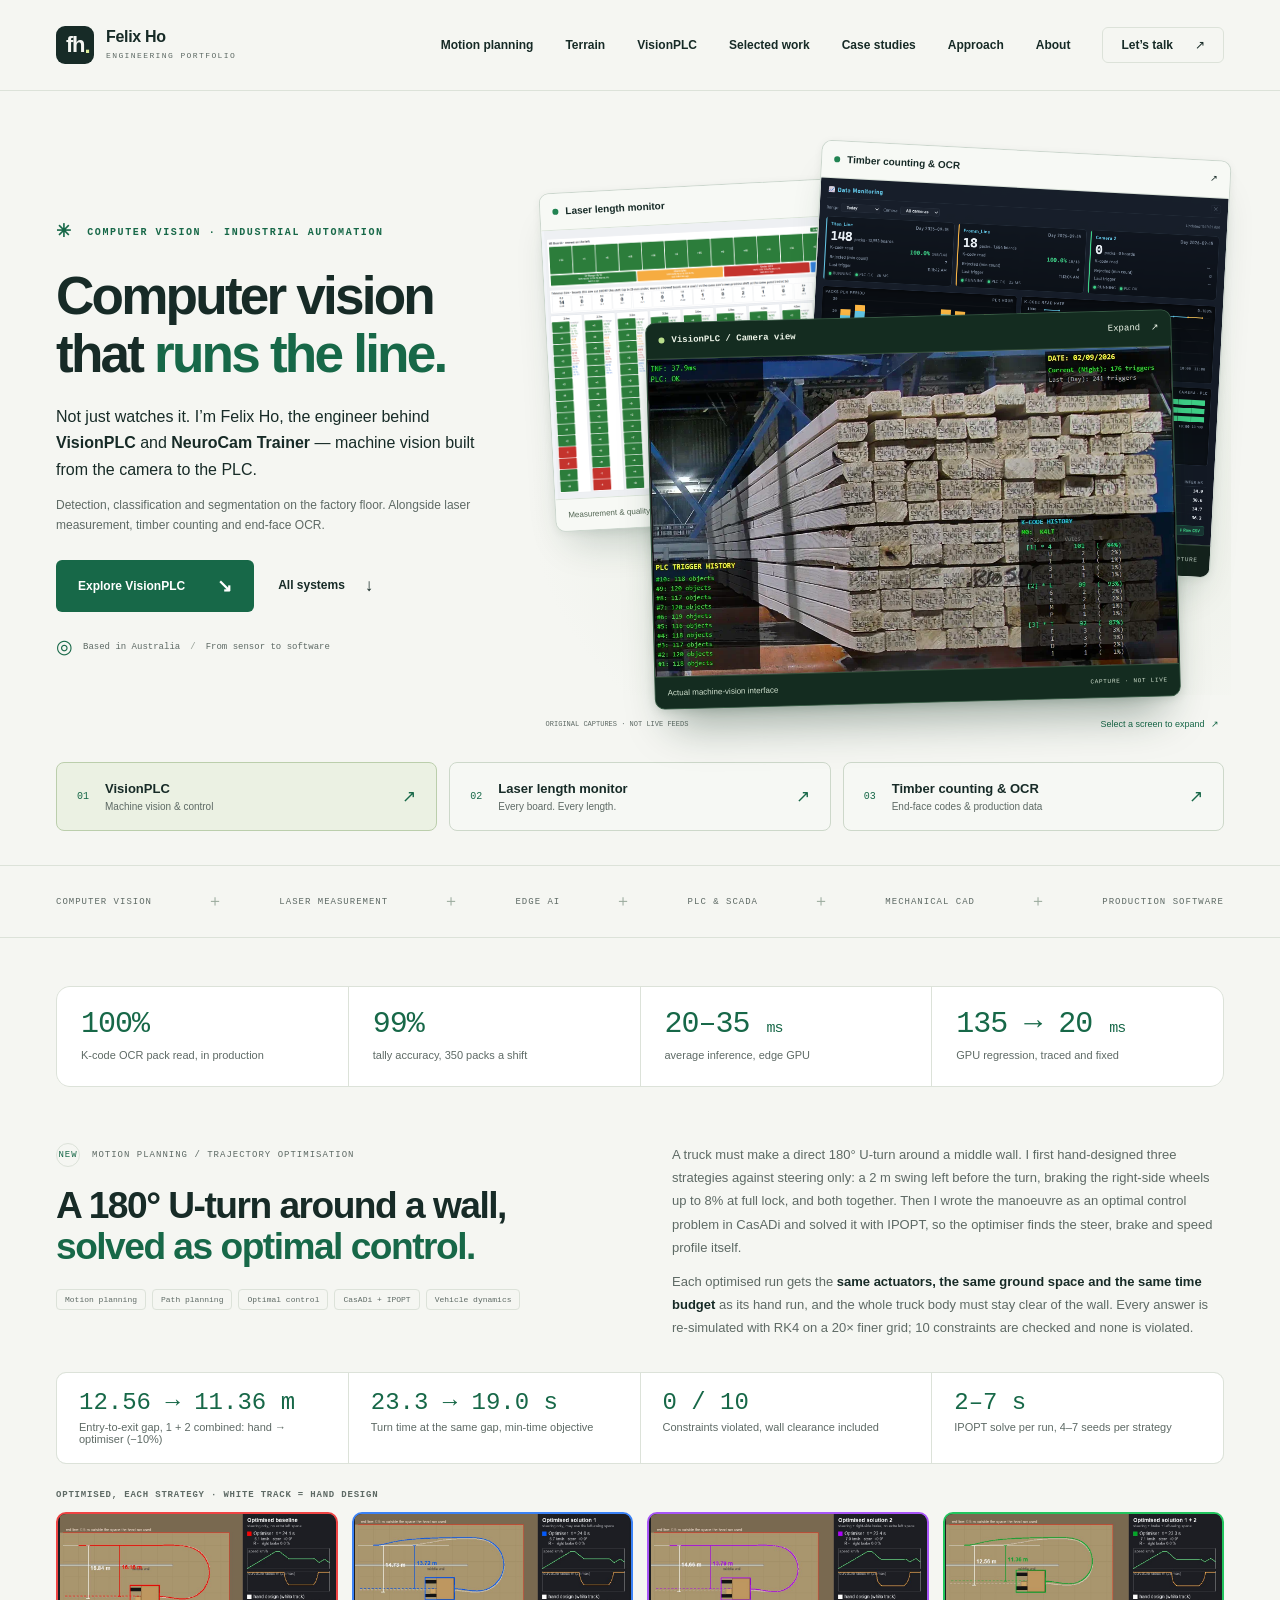
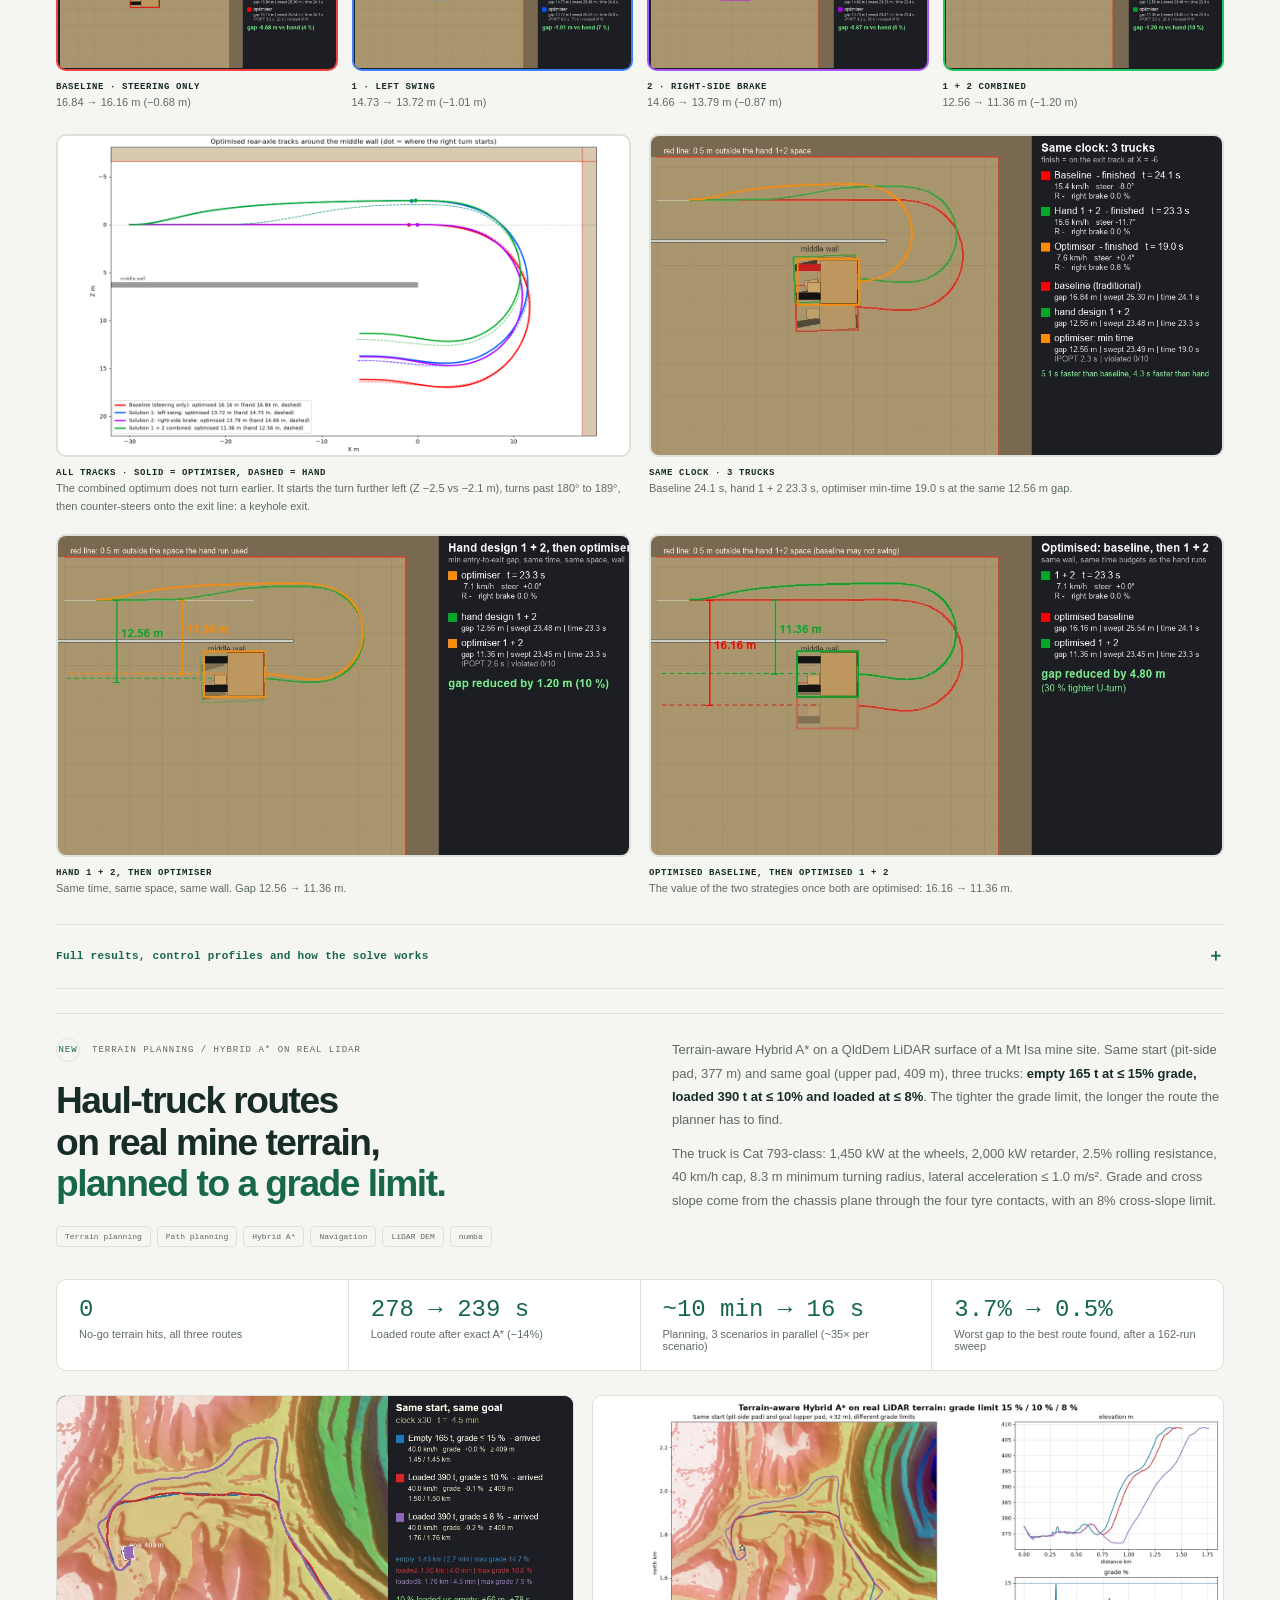
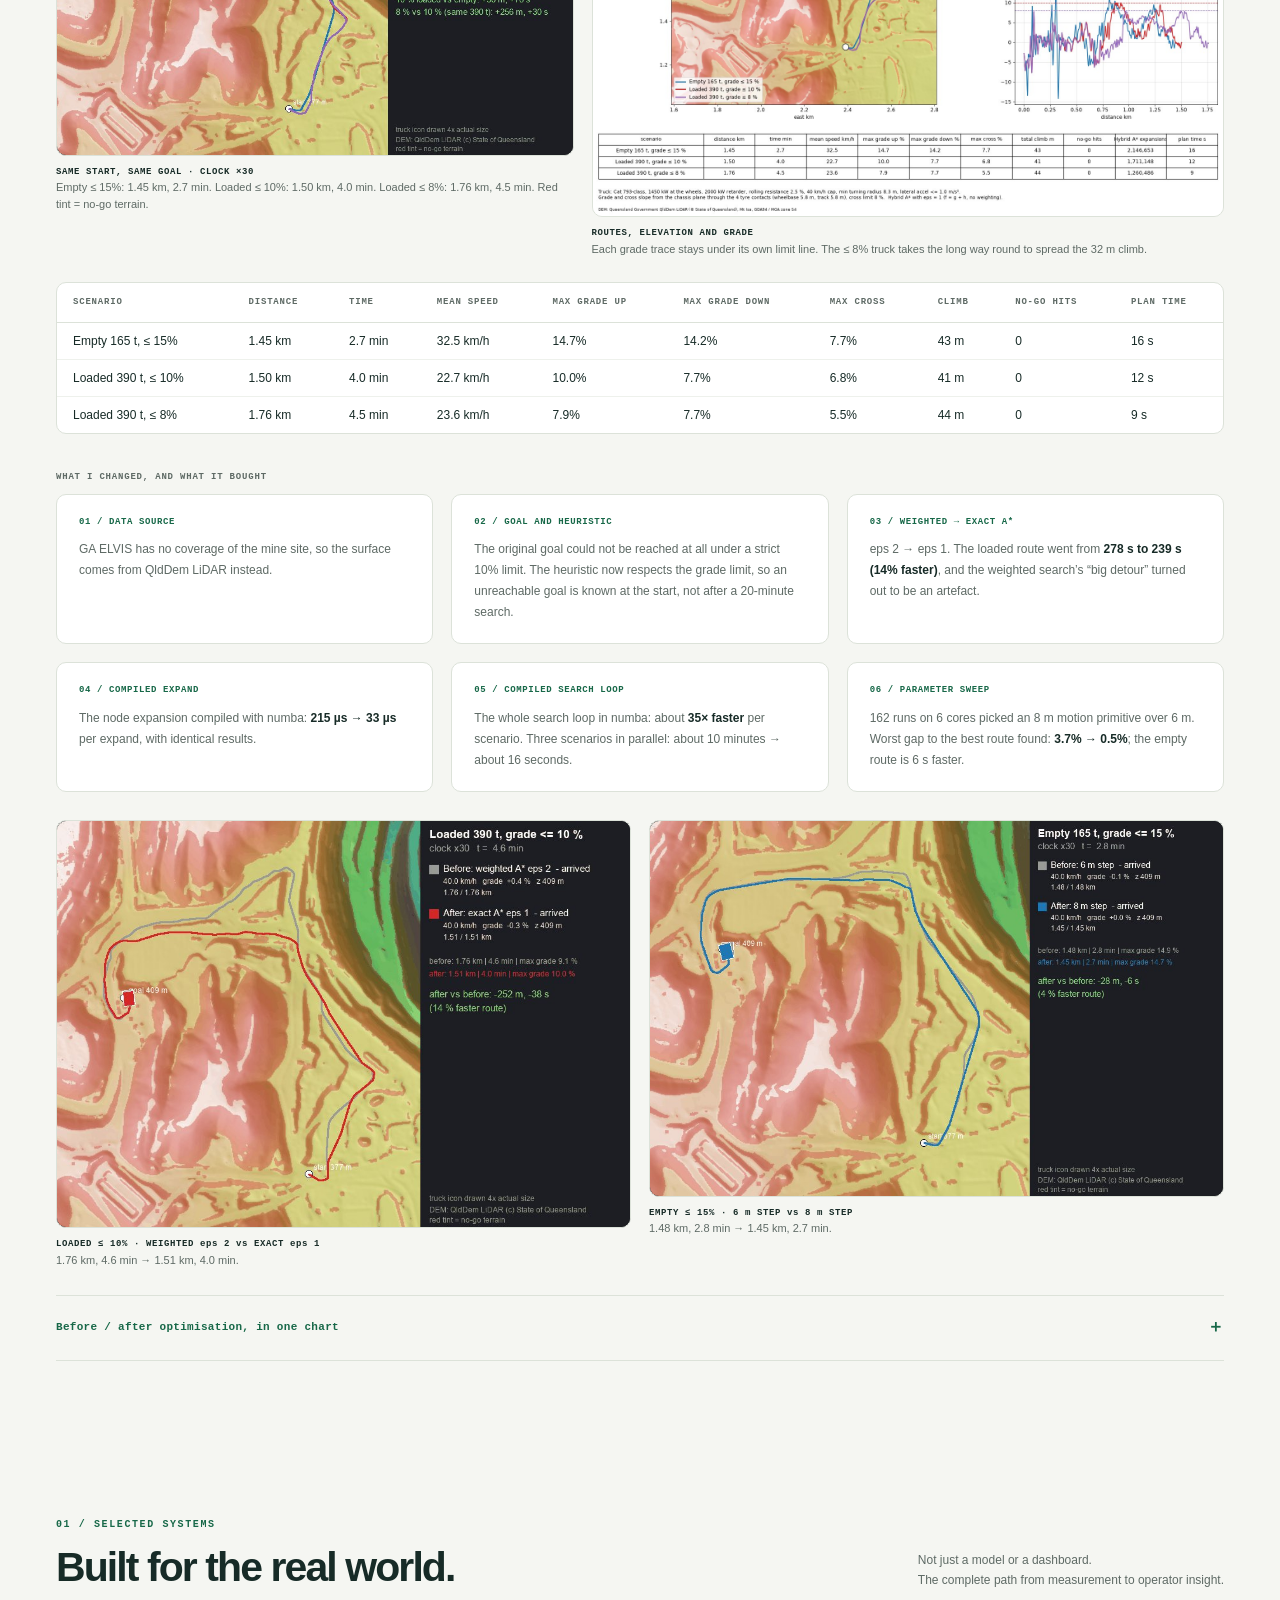
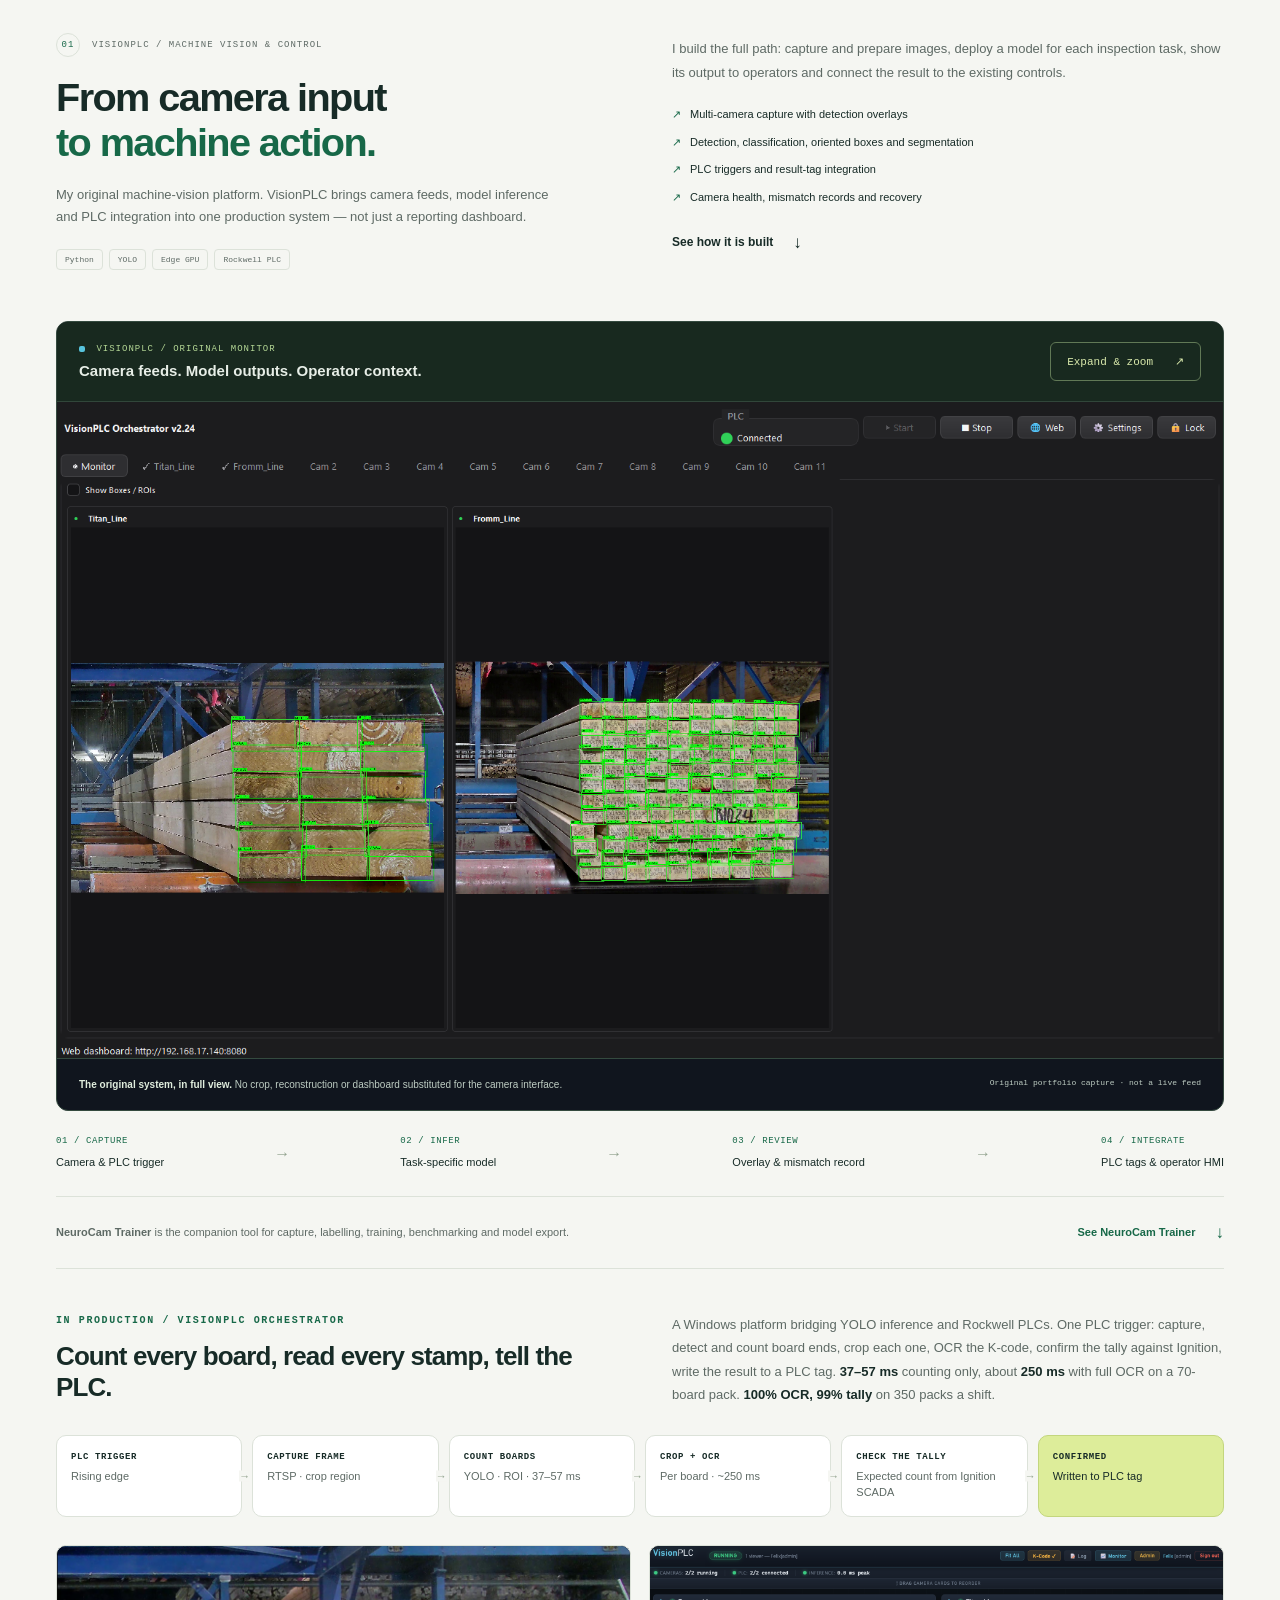
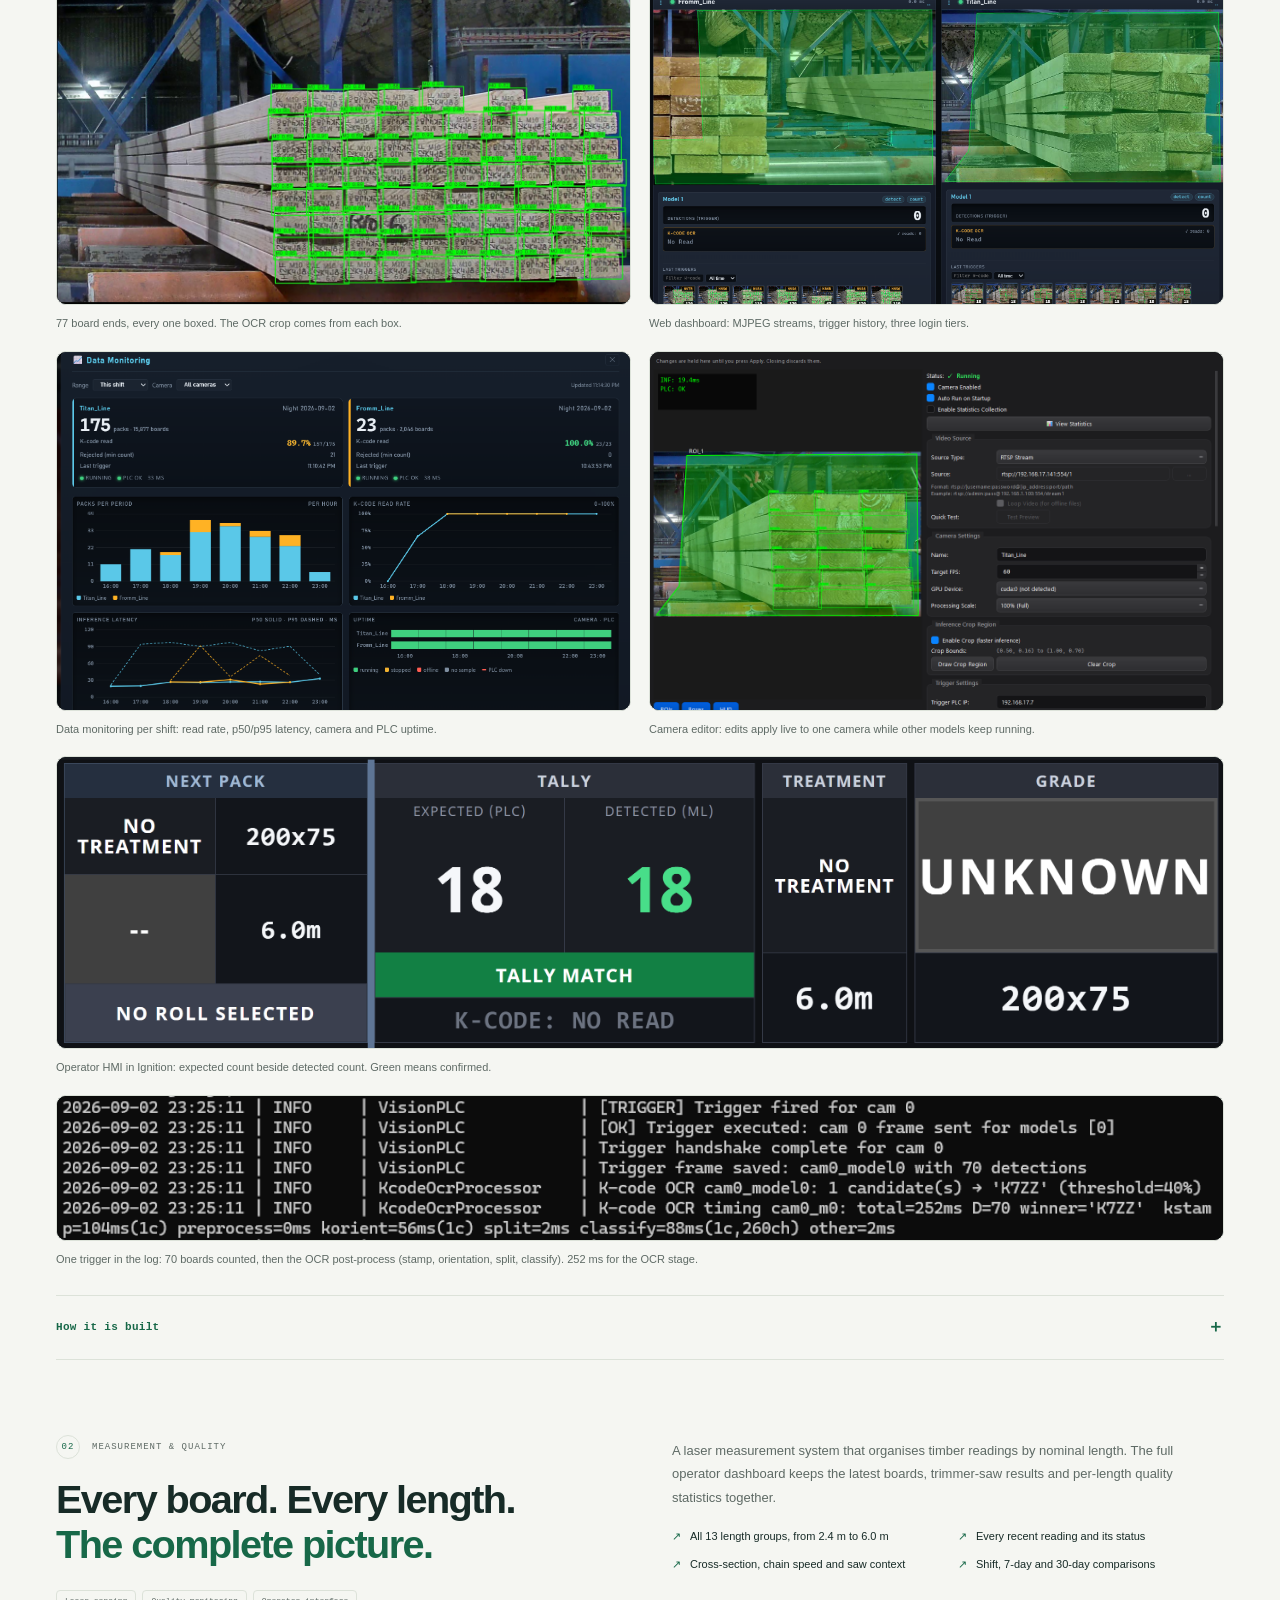
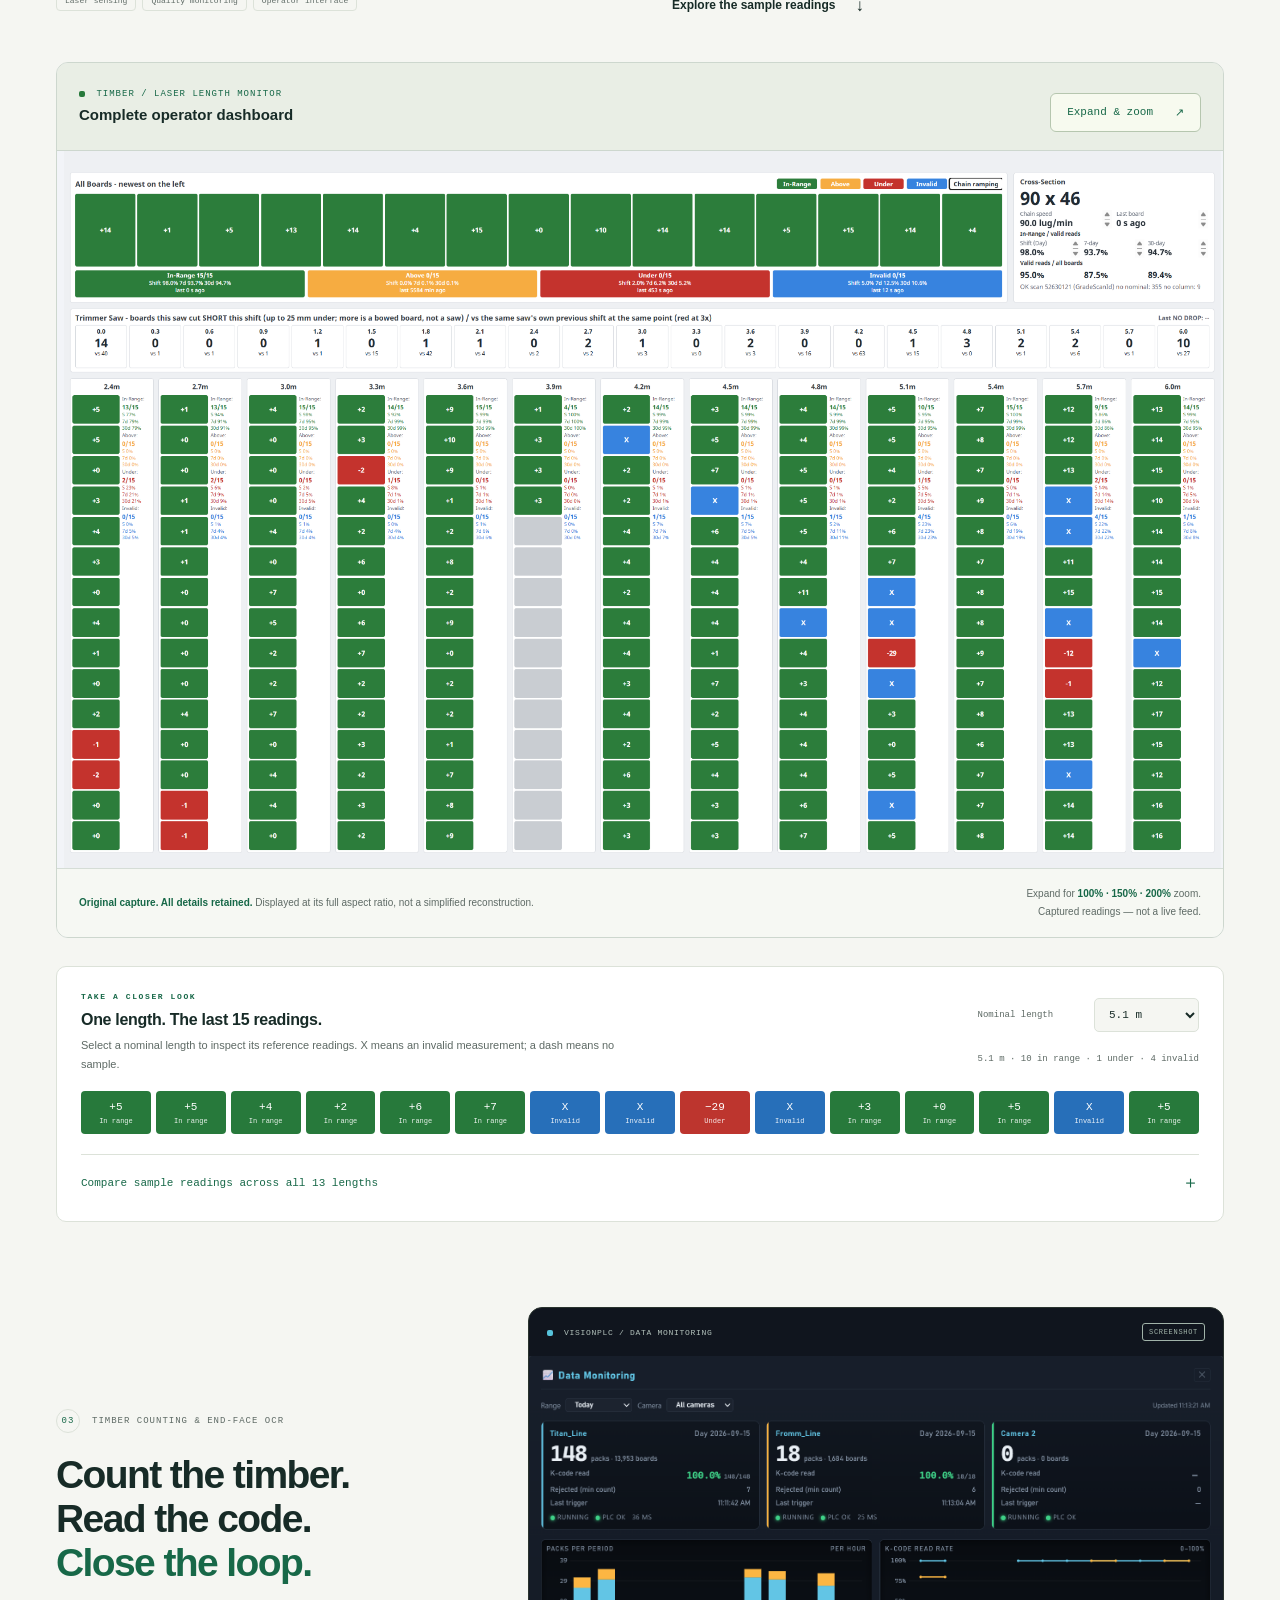
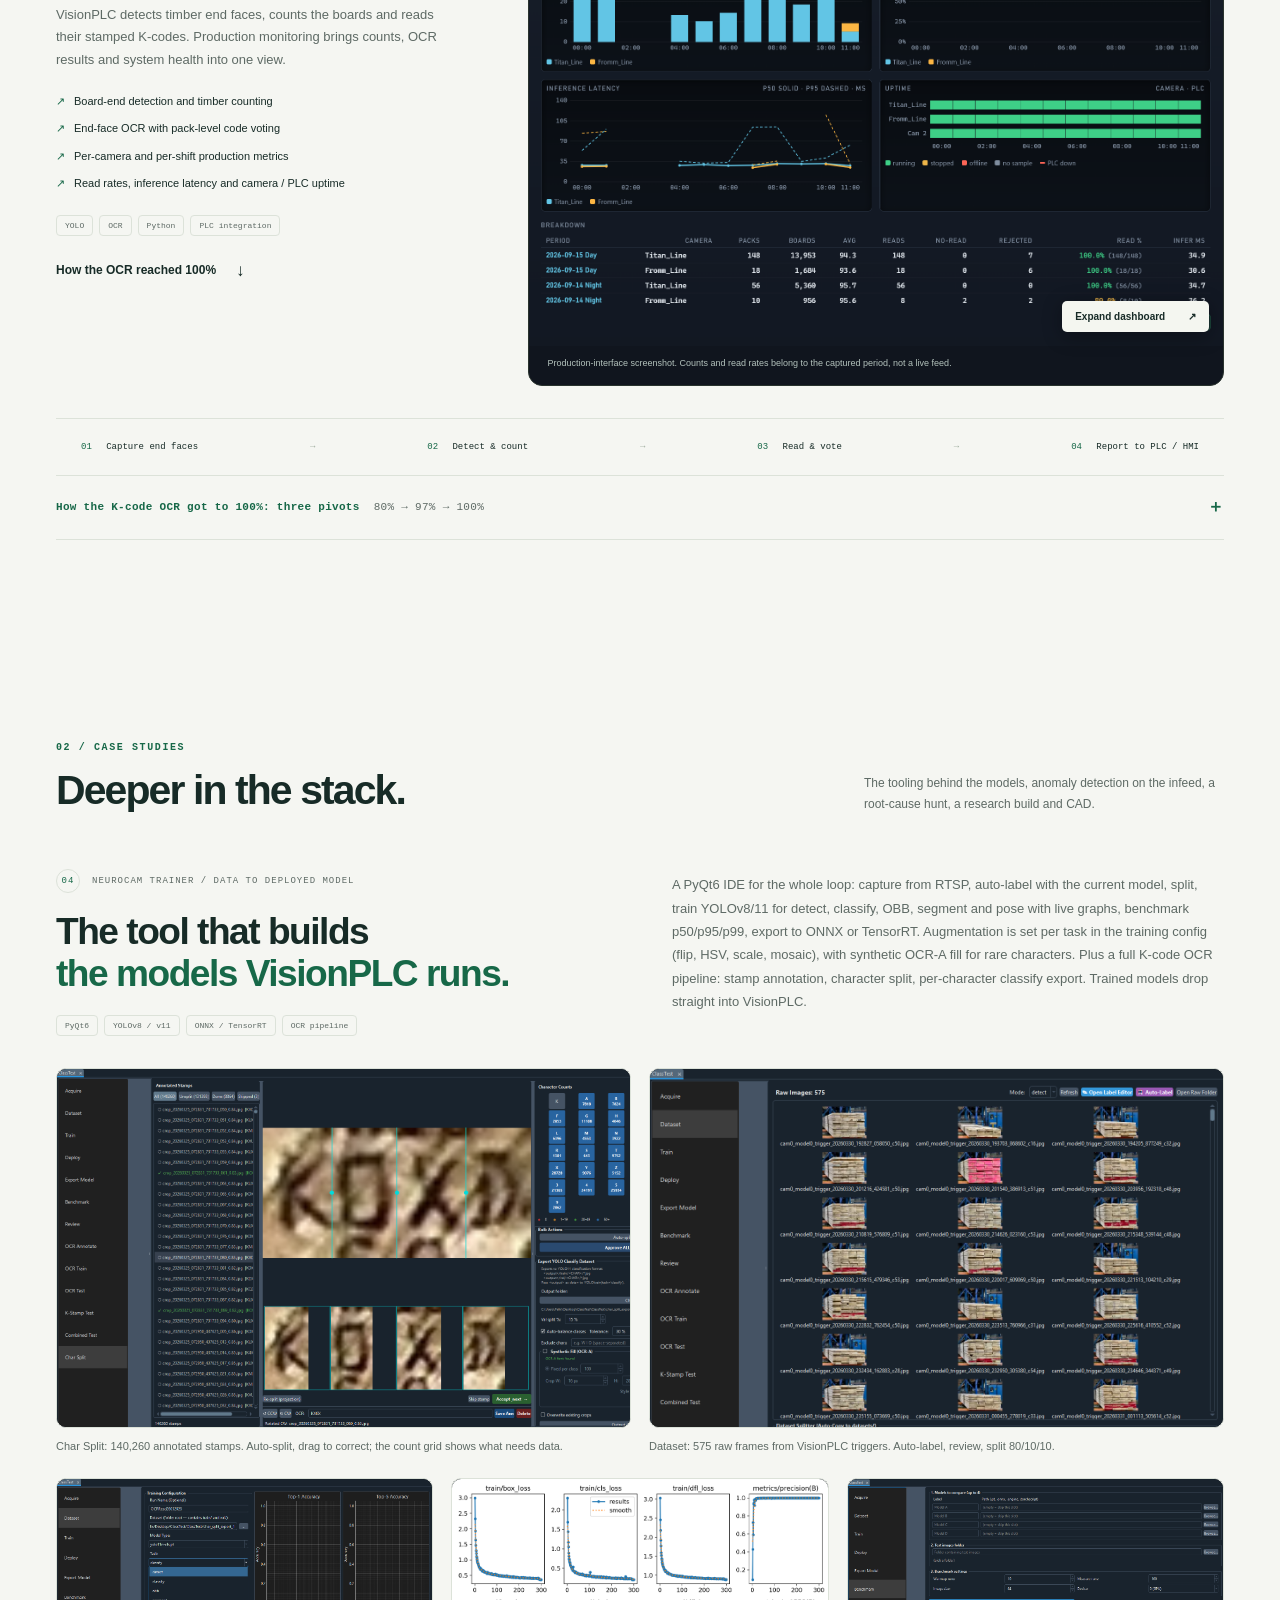
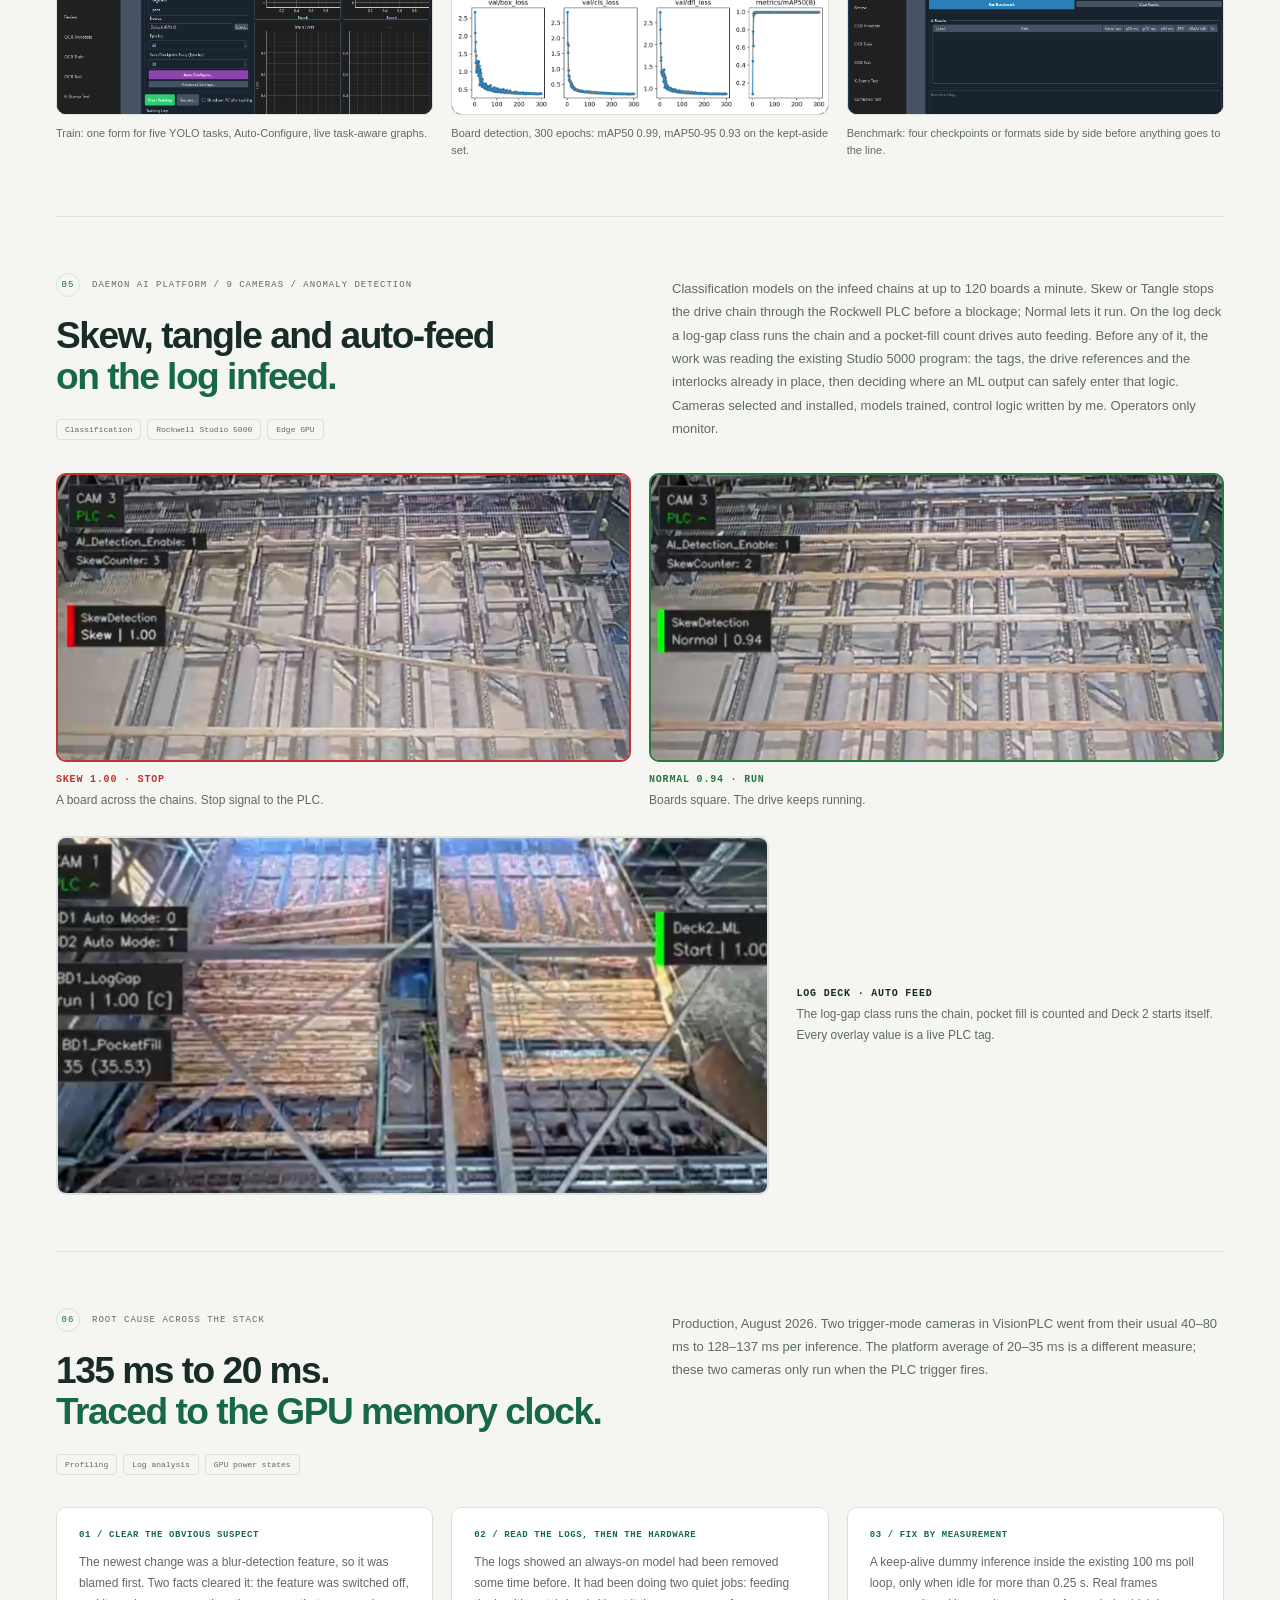
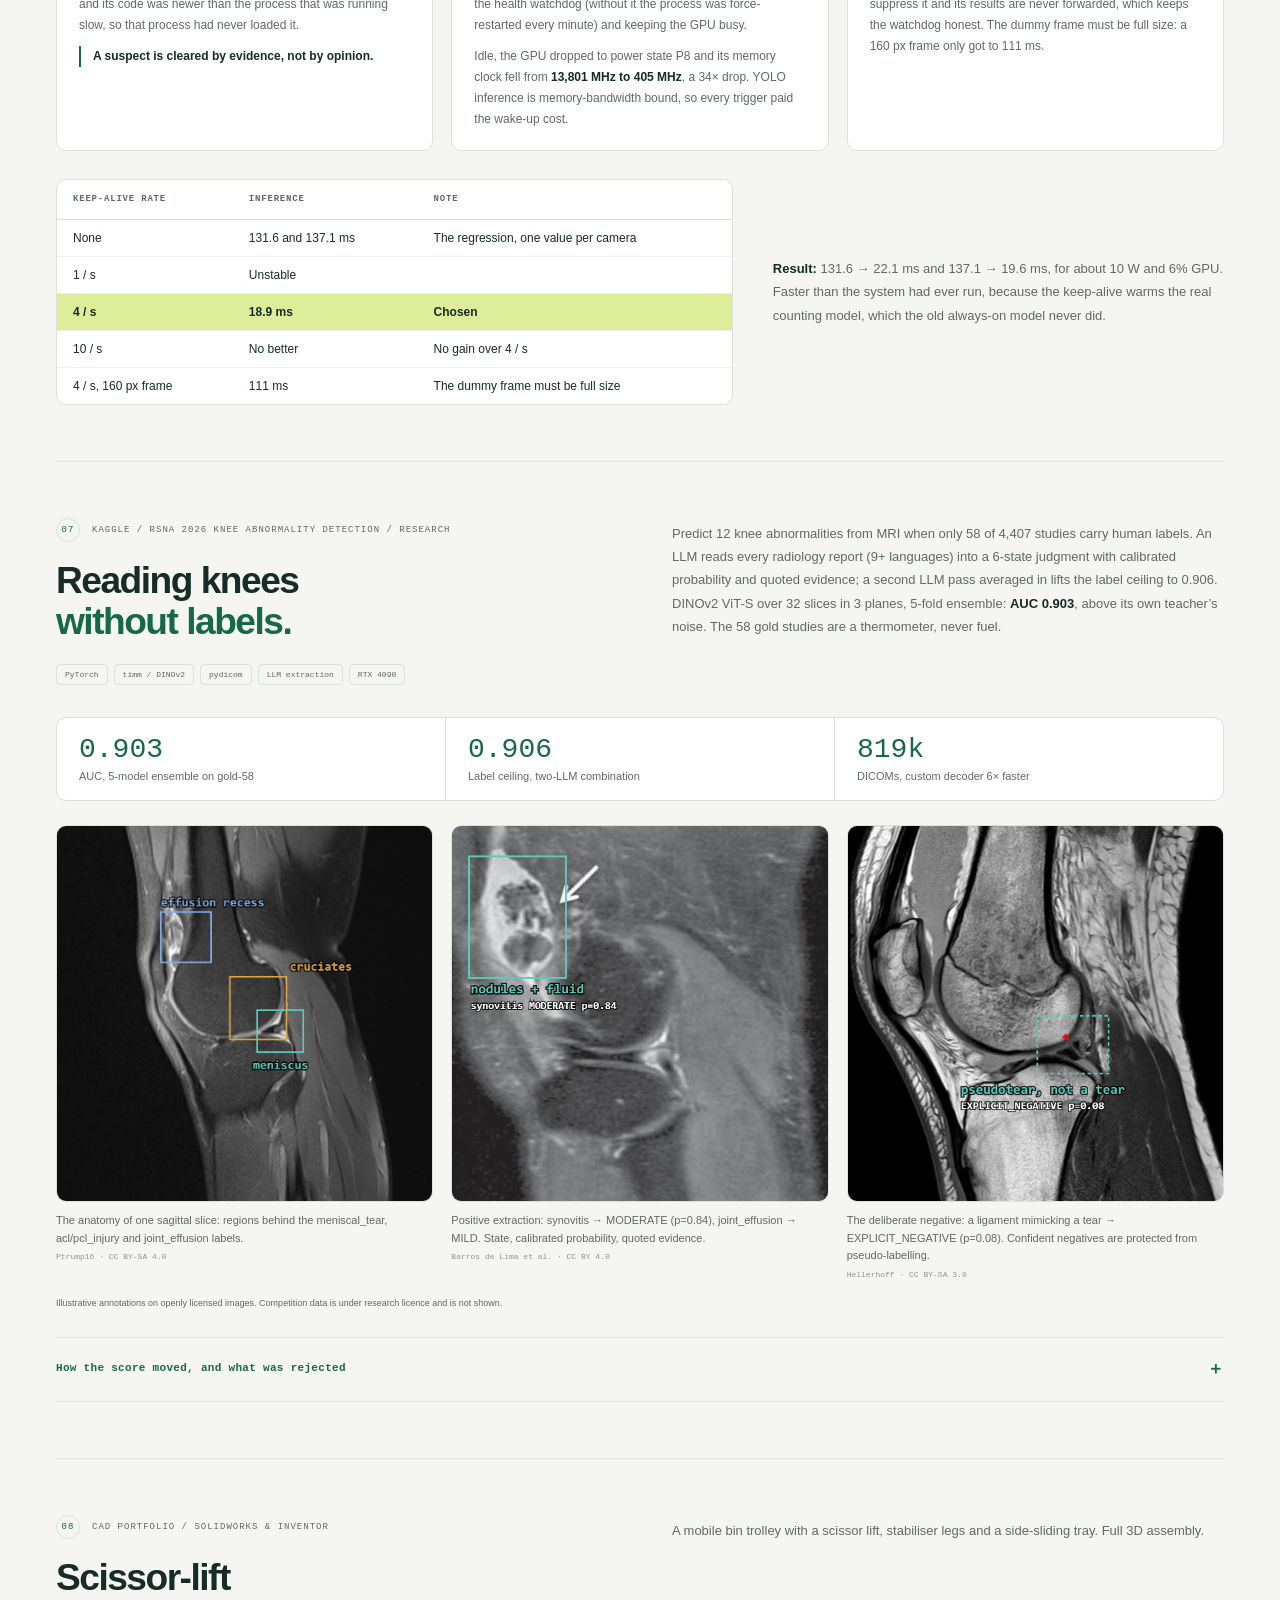
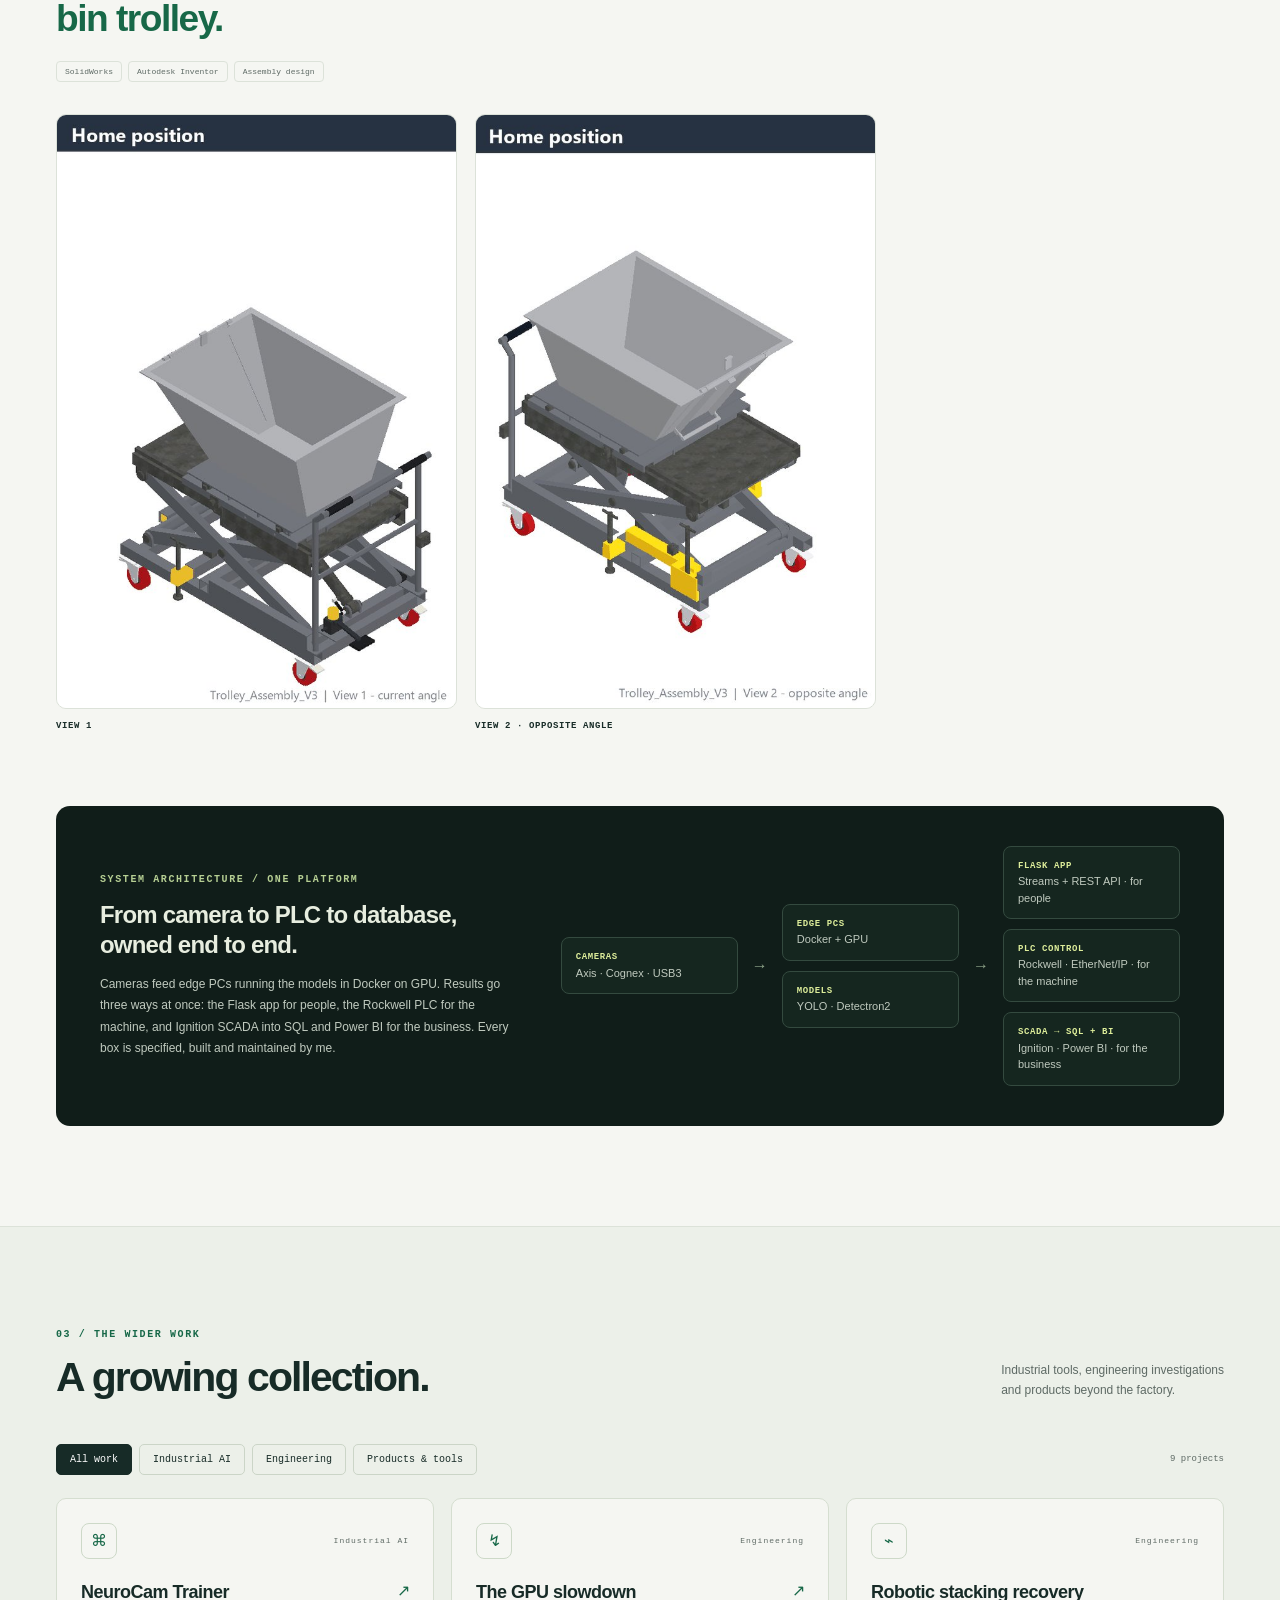
==== commit ed7c7fb8: "Add terrain-aware Hybrid A* section on QldDem LiDAR Three haul-truck scenarios (empty <=15%, loaded " ====
--- a/index.html
+++ b/index.html
@@ -14,9 +14,9 @@
   <meta name="twitter:card" content="summary_large_image">
   <link rel="canonical" href="https://felixhorobot.github.io/">
   <link rel="icon" href="favicon.svg" type="image/svg+xml">
-  <link rel="stylesheet" href="portfolio.css?v=2026-11-05c">
-  <script src="portfolio-data.js?v=2026-11-05c" defer></script>
-  <script src="portfolio.js?v=2026-11-05c" defer></script>
+  <link rel="stylesheet" href="portfolio.css?v=2026-11-05d">
+  <script src="portfolio-data.js?v=2026-11-05d" defer></script>
+  <script src="portfolio.js?v=2026-11-05d" defer></script>
 </head>
 <body>
   <a class="skip-link" href="#main">Skip to content</a>
@@ -25,7 +25,7 @@
       <a class="brand" href="#top" aria-label="Felix Ho, home"><span class="brand-mark" aria-hidden="true">fh<span>.</span></span><span>Felix Ho<span class="brand-caption">ENGINEERING PORTFOLIO</span></span></a>
       <button class="menu-toggle" type="button" aria-expanded="false" aria-controls="main-nav" hidden>Menu <span aria-hidden="true">＋</span></button>
       <nav id="main-nav" aria-label="Main navigation">
-        <a href="#turning">Motion planning</a><a href="#machine-vision">VisionPLC</a><a href="#work">Selected work</a><a href="#case-studies">Case studies</a><a href="#approach">Approach</a><a href="#about">About</a><a class="nav-contact" href="#contact">Let’s talk <span aria-hidden="true">↗</span></a>
+        <a href="#turning">Motion planning</a><a href="#terrain">Terrain</a><a href="#machine-vision">VisionPLC</a><a href="#work">Selected work</a><a href="#case-studies">Case studies</a><a href="#approach">Approach</a><a href="#about">About</a><a class="nav-contact" href="#contact">Let’s talk <span aria-hidden="true">↗</span></a>
       </nav>
     </div>
   </header>
@@ -138,6 +138,61 @@
       </details>
     </section>
 
+    <section id="terrain" class="section shell case terrain-top" aria-labelledby="terrain-heading">
+      <div class="case-head">
+        <div><p class="project-kicker"><span>NEW</span> TERRAIN PLANNING / HYBRID A* ON REAL LIDAR</p><h3 id="terrain-heading">Haul-truck routes on real mine terrain,<br> <span>planned to a grade limit.</span></h3><div class="tags"><span>Terrain planning</span><span>Path planning</span><span>Hybrid A*</span><span>Navigation</span><span>LiDAR DEM</span><span>numba</span></div></div>
+        <div class="case-copy">
+          <p>Terrain-aware Hybrid A* on a QldDem LiDAR surface of a Mt Isa mine site. Same start (pit-side pad, 377 m) and same goal (upper pad, 409 m), three trucks: <strong>empty 165 t at ≤ 15% grade, loaded 390 t at ≤ 10% and loaded at ≤ 8%</strong>. The tighter the grade limit, the longer the route the planner has to find.</p>
+          <p>The truck is Cat 793-class: 1,450 kW at the wheels, 2,000 kW retarder, 2.5% rolling resistance, 40 km/h cap, 8.3 m minimum turning radius, lateral acceleration ≤ 1.0 m/s². Grade and cross slope come from the chassis plane through the four tyre contacts, with an 8% cross-slope limit.</p>
+        </div>
+      </div>
+      <div class="metric-row metric-row--4" role="list">
+        <div role="listitem"><strong>0</strong><span>No-go terrain hits, all three routes</span></div>
+        <div role="listitem"><strong>278 → 239 s</strong><span>Loaded route after exact A* (−14%)</span></div>
+        <div role="listitem"><strong>~10 min → 16 s</strong><span>Planning, 3 scenarios in parallel (~35× per scenario)</span></div>
+        <div role="listitem"><strong>3.7% → 0.5%</strong><span>Worst gap to the best route found, after a 162-run sweep</span></div>
+      </div>
+
+      <div class="terrain-main">
+        <figure class="terrain-view"><video src="assets/terrain/terrain-same-start-goal.mp4" poster="assets/terrain/terrain-same-start-goal.jpg" width="920" height="640" autoplay muted loop playsinline preload="metadata" aria-label="Three trucks drive from the same start to the same goal on LiDAR terrain, each under a different grade limit"></video><figcaption><b>SAME START, SAME GOAL · CLOCK ×30</b>Empty ≤ 15%: 1.45 km, 2.7 min. Loaded ≤ 10%: 1.50 km, 4.0 min. Loaded ≤ 8%: 1.76 km, 4.5 min. Red tint = no-go terrain.</figcaption></figure>
+        <figure class="terrain-view"><a href="assets/terrain/terrain-overview.jpg" data-lightbox data-title="Terrain-aware Hybrid A*: grade limit 15 / 10 / 8%" data-caption="Routes, elevation and grade profiles for the three scenarios, with the results table. DEM: Queensland Government QldDem LiDAR (© State of Queensland)."><img src="assets/terrain/terrain-overview.jpg" width="1530" height="1020" loading="lazy" decoding="async" alt="Three routes on the terrain map with elevation and grade profiles; each route stays under its grade limit"></a><figcaption><b>ROUTES, ELEVATION AND GRADE</b>Each grade trace stays under its own limit line. The ≤ 8% truck takes the long way round to spread the 32 m climb.</figcaption></figure>
+      </div>
+
+      <div class="table-wrap terrain-table" tabindex="0" role="region" aria-label="Terrain planning results per scenario">
+        <table class="data-table">
+          <thead><tr><th scope="col">Scenario</th><th scope="col">Distance</th><th scope="col">Time</th><th scope="col">Mean speed</th><th scope="col">Max grade up</th><th scope="col">Max grade down</th><th scope="col">Max cross</th><th scope="col">Climb</th><th scope="col">No-go hits</th><th scope="col">Plan time</th></tr></thead>
+          <tbody>
+            <tr><td>Empty 165 t, ≤ 15%</td><td>1.45 km</td><td>2.7 min</td><td>32.5 km/h</td><td>14.7%</td><td>14.2%</td><td>7.7%</td><td>43 m</td><td>0</td><td>16 s</td></tr>
+            <tr><td>Loaded 390 t, ≤ 10%</td><td>1.50 km</td><td>4.0 min</td><td>22.7 km/h</td><td>10.0%</td><td>7.7%</td><td>6.8%</td><td>41 m</td><td>0</td><td>12 s</td></tr>
+            <tr><td>Loaded 390 t, ≤ 8%</td><td>1.76 km</td><td>4.5 min</td><td>23.6 km/h</td><td>7.9%</td><td>7.7%</td><td>5.5%</td><td>44 m</td><td>0</td><td>9 s</td></tr>
+          </tbody>
+        </table>
+      </div>
+
+      <p class="turn-row-label">WHAT I CHANGED, AND WHAT IT BOUGHT</p>
+      <ol class="step-cards step-cards--6">
+        <li><b>01 / Data source</b><p>GA ELVIS has no coverage of the mine site, so the surface comes from QldDem LiDAR instead.</p></li>
+        <li><b>02 / Goal and heuristic</b><p>The original goal could not be reached at all under a strict 10% limit. The heuristic now respects the grade limit, so an unreachable goal is known at the start, not after a 20-minute search.</p></li>
+        <li><b>03 / Weighted → exact A*</b><p>eps 2 → eps 1. The loaded route went from <strong>278 s to 239 s (14% faster)</strong>, and the weighted search’s “big detour” turned out to be an artefact.</p></li>
+        <li><b>04 / Compiled expand</b><p>The node expansion compiled with numba: <strong>215 µs → 33 µs</strong> per expand, with identical results.</p></li>
+        <li><b>05 / Compiled search loop</b><p>The whole search loop in numba: about <strong>35× faster</strong> per scenario. Three scenarios in parallel: about 10 minutes → about 16 seconds.</p></li>
+        <li><b>06 / Parameter sweep</b><p>162 runs on 6 cores picked an 8 m motion primitive over 6 m. Worst gap to the best route found: <strong>3.7% → 0.5%</strong>; the empty route is 6 s faster.</p></li>
+      </ol>
+
+      <div class="terrain-pair">
+        <figure class="terrain-view"><video src="assets/terrain/terrain-eps2-vs-eps1.mp4" poster="assets/terrain/terrain-eps2-vs-eps1.jpg" width="902" height="640" autoplay muted loop playsinline preload="metadata" aria-label="Loaded truck, weighted A star eps 2 against exact A star eps 1"></video><figcaption><b>LOADED ≤ 10% · WEIGHTED eps 2 vs EXACT eps 1</b>1.76 km, 4.6 min → 1.51 km, 4.0 min.</figcaption></figure>
+        <figure class="terrain-view"><video src="assets/terrain/terrain-6m-vs-8m.mp4" poster="assets/terrain/terrain-6m-vs-8m.jpg" width="978" height="640" autoplay muted loop playsinline preload="metadata" aria-label="Empty truck, 6 metre step against 8 metre step"></video><figcaption><b>EMPTY ≤ 15% · 6 m STEP vs 8 m STEP</b>1.48 km, 2.8 min → 1.45 km, 2.7 min.</figcaption></figure>
+      </div>
+
+      <details class="case-more">
+        <summary>Before / after optimisation, in one chart <span aria-hidden="true">＋</span></summary>
+        <div class="case-more-body">
+          <figure class="shot shot--wide opt-dashboard"><a href="assets/terrain/terrain-before-after.jpg" data-lightbox data-title="Terrain-aware Hybrid A*: before / after optimisation" data-caption="(a) weighted vs exact A*, (b) 6 m vs 8 m primitive, (c) planning time per scenario, (d) quality from the parameter sweep."><img src="assets/terrain/terrain-before-after.jpg" width="1620" height="1170" loading="lazy" decoding="async" alt="Four panels: weighted versus exact search routes, 6 m versus 8 m step routes, planning time bars from 579 s down to 16 s, and route quality from 3.7% down to 0.5%"></a><figcaption>(a) Weighted vs exact search. (b) 6 m vs 8 m primitive. (c) Planning time per scenario on one core: Python + numpy 579 s → numba search with 8 m step 16 s (empty). (d) Travel time above the best route in the sweep.</figcaption></figure>
+          <p class="media-note">DEM: Queensland Government QldDem LiDAR (© State of Queensland), Mt Isa, GDA94 / MGA zone 54. Truck icon drawn 4× actual size. Personal project in simulation.</p>
+        </div>
+      </details>
+    </section>
+
     <section id="work" class="section shell" aria-labelledby="work-heading">
       <div class="section-heading"><div><p class="eyebrow">01 / SELECTED SYSTEMS</p><h2 id="work-heading">Built for the real world.</h2></div><p>Not just a model or a dashboard.<br> The complete path from measurement to operator insight.</p></div>
       <article id="machine-vision" class="feature feature-platform" aria-labelledby="machine-vision-heading">
@@ -404,7 +459,7 @@
 
     <section id="about" class="about-section"><div class="shell about-inner"><div><p class="eyebrow">05 / THE ENGINEER</p><h2>Mechanical roots.<br> <span>Machine intelligence.</span></h2></div><div class="about-copy"><p>I’m Felix Ho, a mechanical engineer who moved into AI by building systems a production line actually needed. My work spans computer vision, edge deployment, sensor integration and the PLC logic that connects software to physical equipment.</p><p>I also build software products and LLM tools. I’m completing a Master of IT in Artificial Intelligence at QUT (GPA 6.8/7), alongside hands-on engineering work.</p><p class="toolset"><strong>Toolset:</strong> Python, PyTorch, YOLO v8–v11, Detectron2, OpenCV, ONNX, TensorRT, MLflow, Databricks, Docker and docker-compose, Git with GitHub CI/CD, Linux and Windows, Flask, SQL, Rockwell Studio 5000, Ignition SCADA, ABB RAPID, SolidWorks, Autodesk Inventor.</p><div class="about-links"><a href="https://linkedin.com/in/homingho" target="_blank" rel="noopener noreferrer">LinkedIn ↗</a><a href="https://github.com/felixhorobot" target="_blank" rel="noopener noreferrer">GitHub ↗</a><a href="#case-studies">Case studies ↑</a></div></div></div>
       <div class="shell experience">
-        <p class="eyebrow">EXPERIENCE, LINE BY LINE / THIRTEEN AREAS, ALL HANDS-ON</p>
+        <p class="eyebrow">EXPERIENCE, LINE BY LINE / FOURTEEN AREAS, ALL HANDS-ON</p>
         <ul class="experience-list">
           <li><b>Manufacturing / industrial automation</b>Three years inside a plant</li>
           <li><b>Robotics</b>ABB RAPID fix, downtime down 90%</li>
@@ -419,6 +474,7 @@
           <li><b>Electrical fit-out</b>Cabinet, 24 V supply, MCBs, PoE switch, cable runs</li>
           <li><b>Mechanical design / CAD</b>SolidWorks and Inventor assemblies</li>
           <li><b>Motion planning and optimal control</b>CasADi + IPOPT trajectory optimisation, vehicle kinematics</li>
+          <li><b>Terrain and path planning</b>Hybrid A* on LiDAR DEM, grade and cross-slope limits</li>
         </ul>
       </div>
     </section>
--- a/portfolio.css
+++ b/portfolio.css
@@ -589,3 +589,17 @@
 .opt-dashboard img{background:#fff}
 @media (max-width:1100px){.metric-row--4{grid-template-columns:1fr 1fr}.opt-results{grid-template-columns:1fr}}
 @media (max-width:600px){.metric-row--4{grid-template-columns:1fr}}
+
+/* Terrain planning section */
+.terrain-top{padding-top:24px;border-top:1px solid var(--line)}
+.terrain-view{margin:0;min-width:0}
+.terrain-view video,.terrain-view img{display:block;width:100%;height:auto;border:1px solid var(--line);border-radius:10px;background:#1b1d22}
+.terrain-view img{background:#fff}
+.terrain-view figcaption{font-size:11px;line-height:1.6;color:var(--muted);margin-top:9px}
+.terrain-view figcaption b{display:block;font:600 9px/1.6 var(--mono);letter-spacing:.6px;color:var(--ink)}
+.terrain-main{display:grid;grid-template-columns:.9fr 1.1fr;gap:18px;align-items:start}
+.terrain-pair{display:grid;grid-template-columns:1fr 1fr;gap:18px;align-items:start}
+.terrain-table{margin:24px 0 36px}
+.step-cards--6{grid-template-columns:repeat(3,1fr)}
+@media (max-width:850px){.terrain-main{grid-template-columns:1fr}.step-cards--6{grid-template-columns:1fr 1fr}}
+@media (max-width:600px){.terrain-pair,.step-cards--6{grid-template-columns:1fr}}
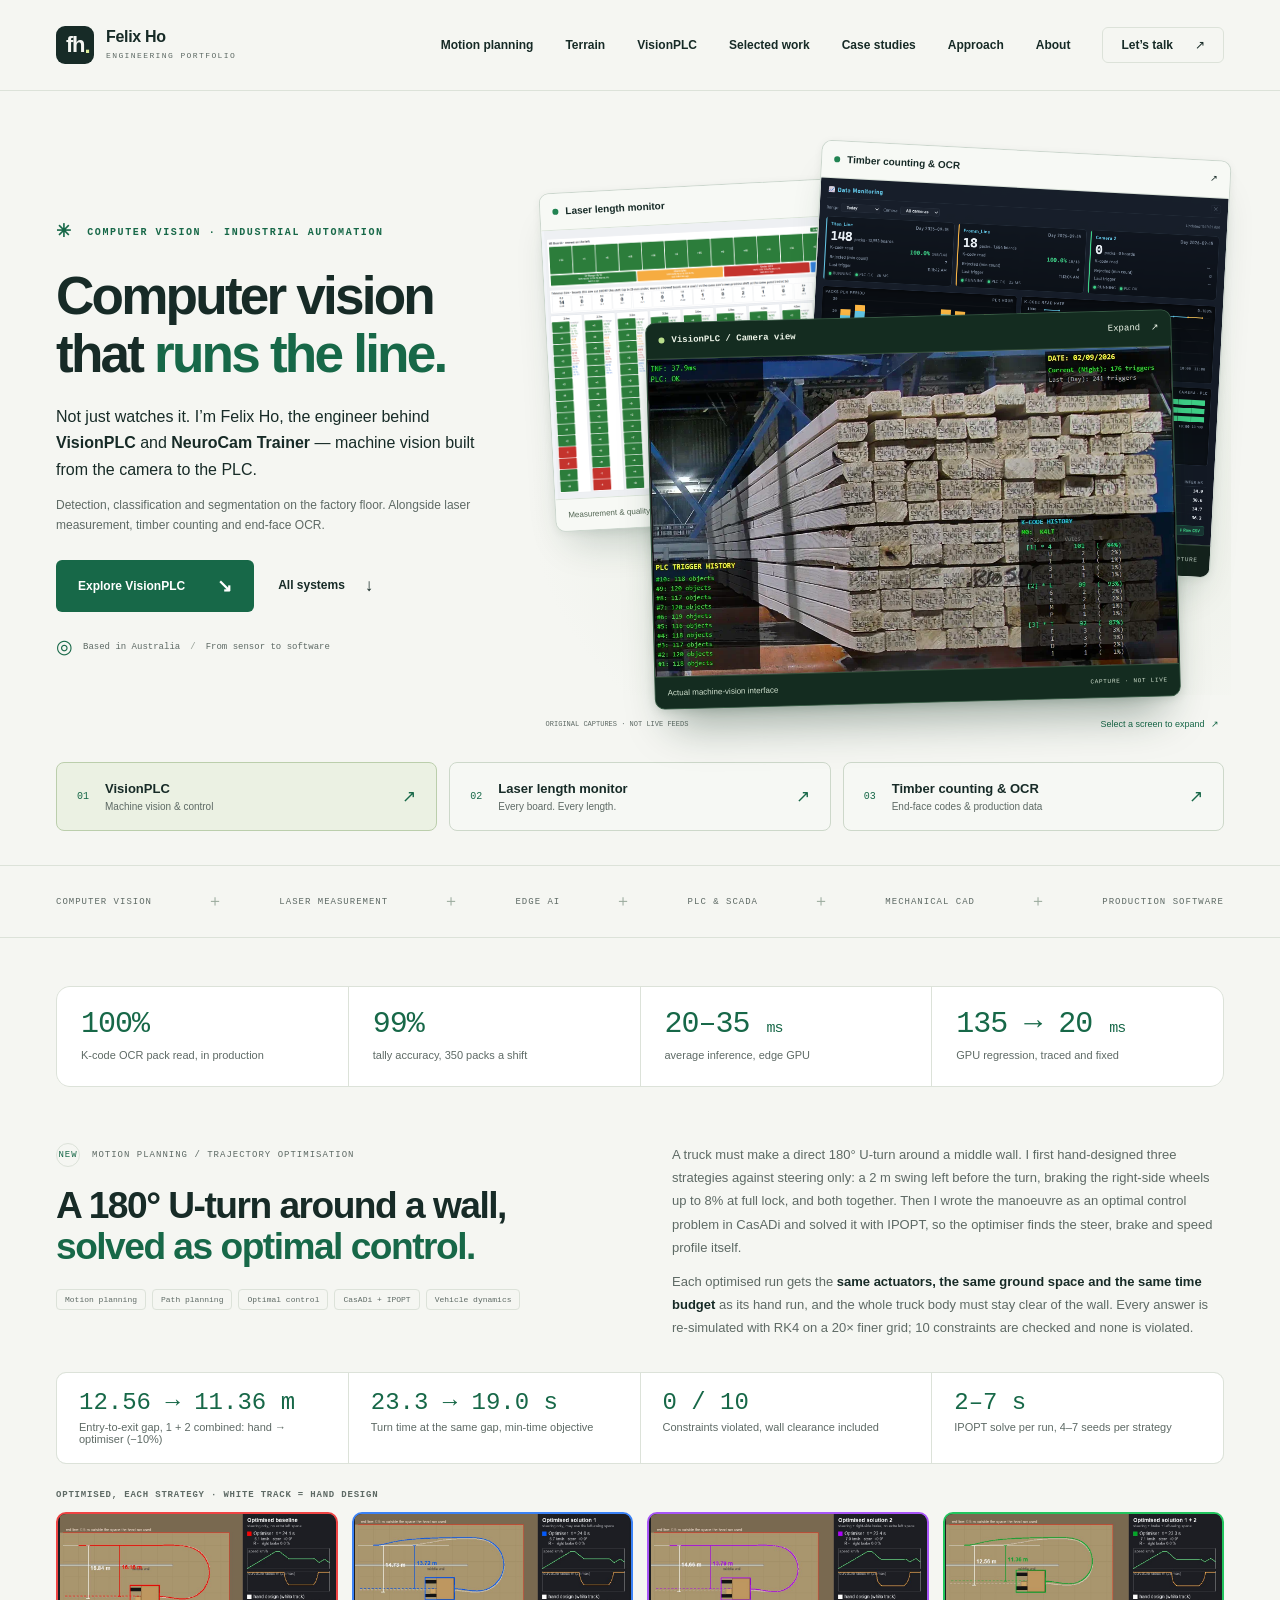
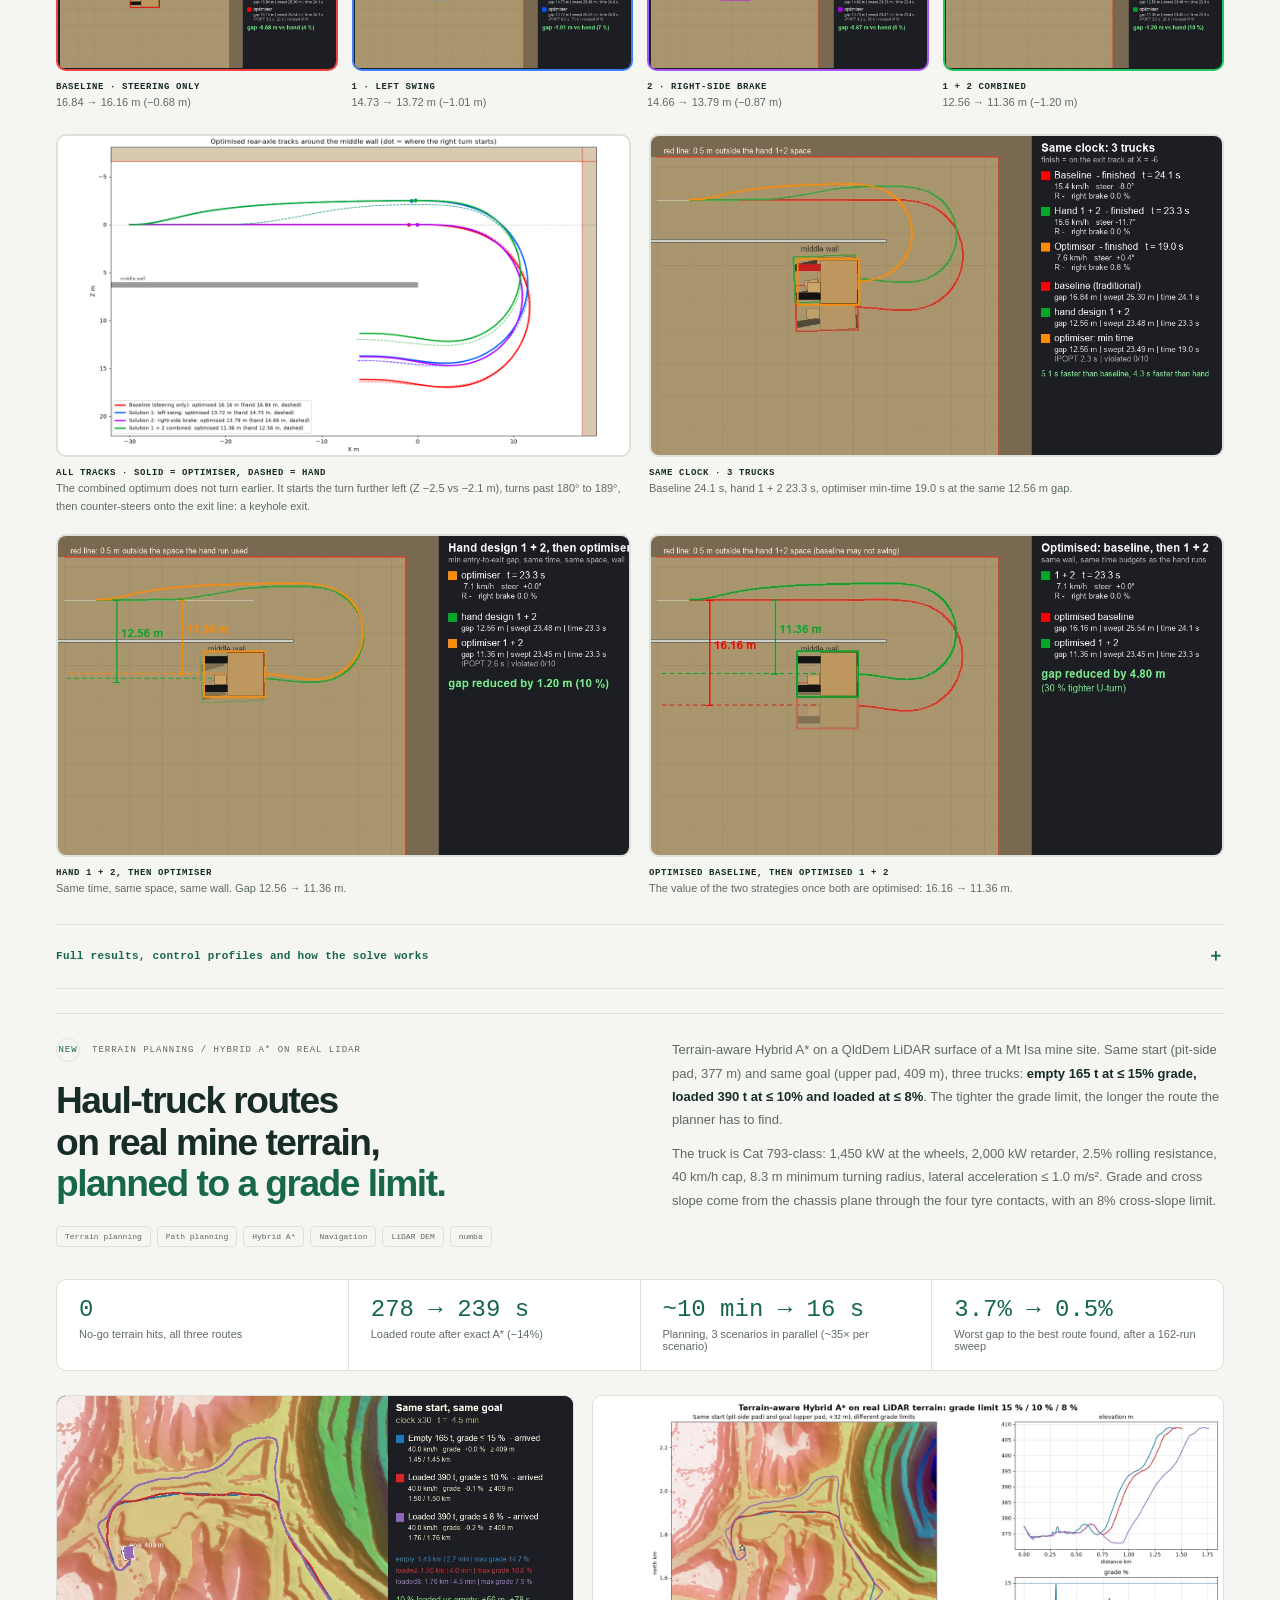
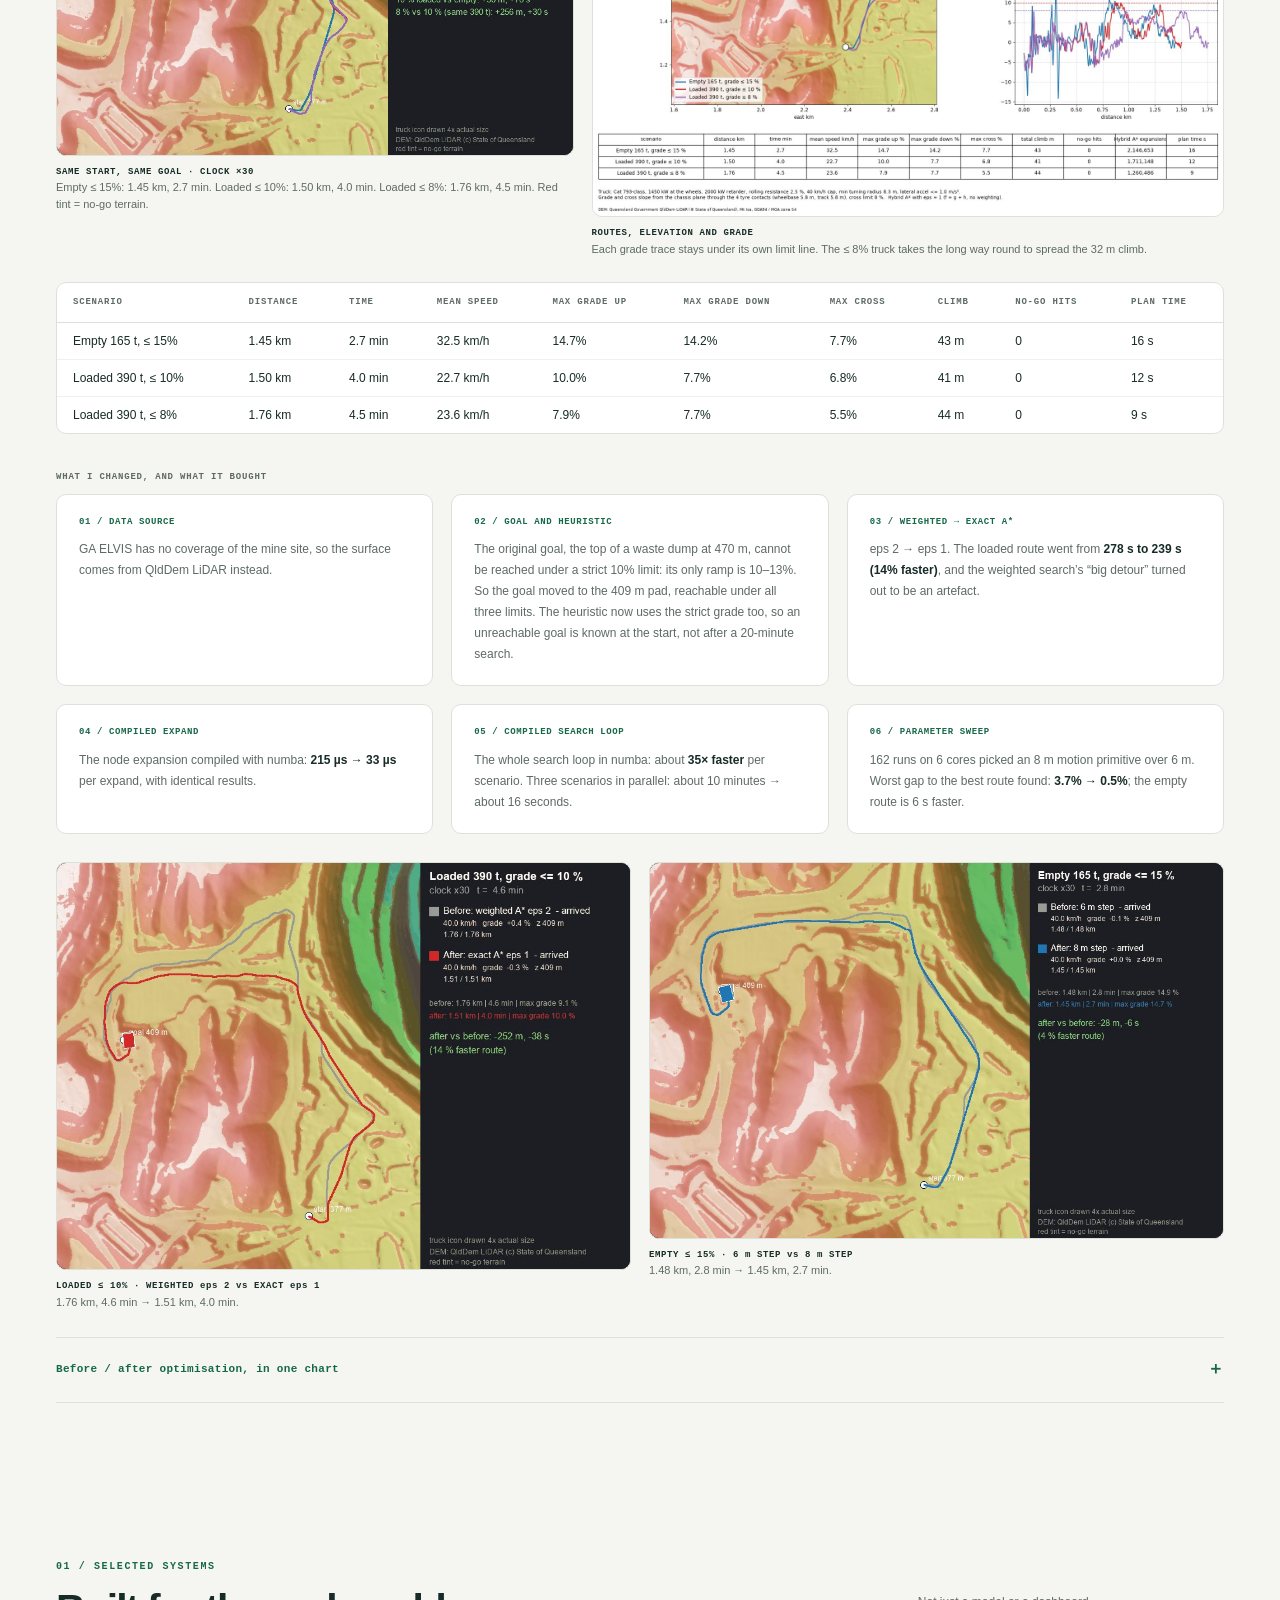
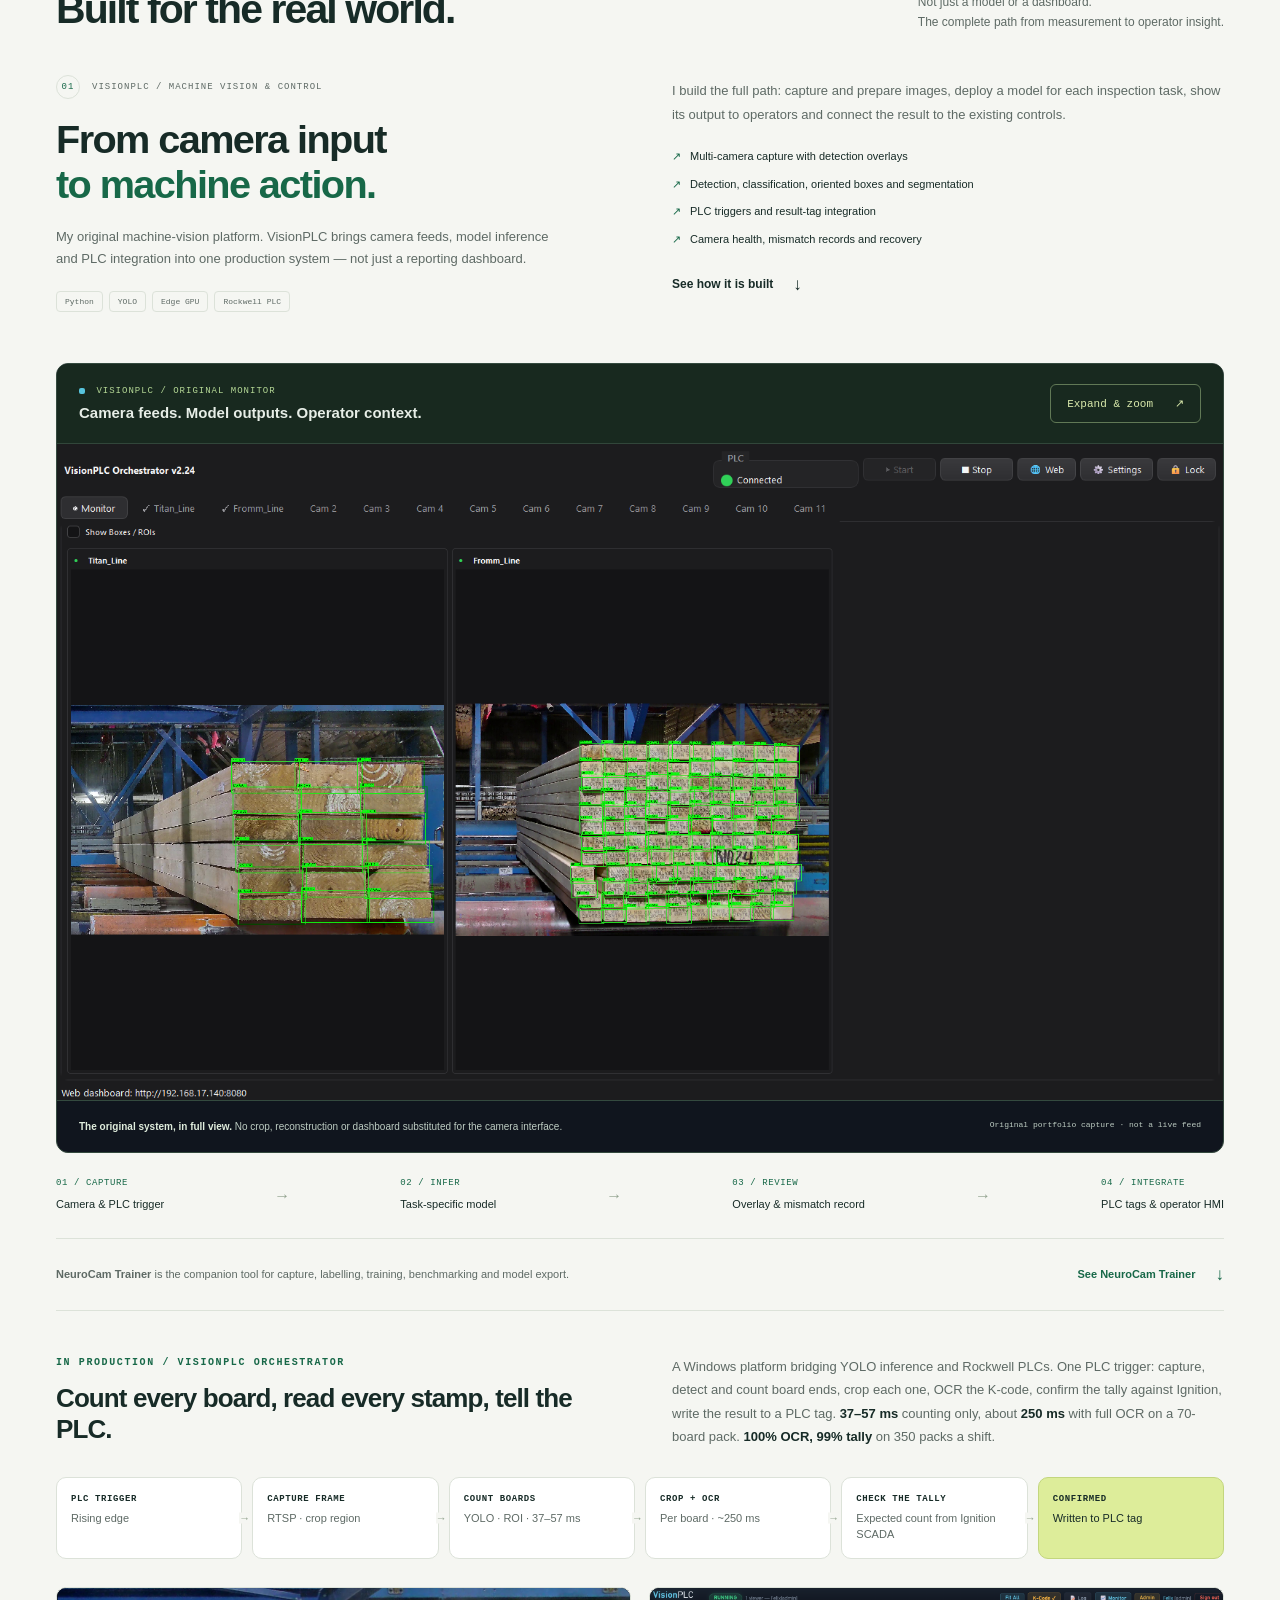
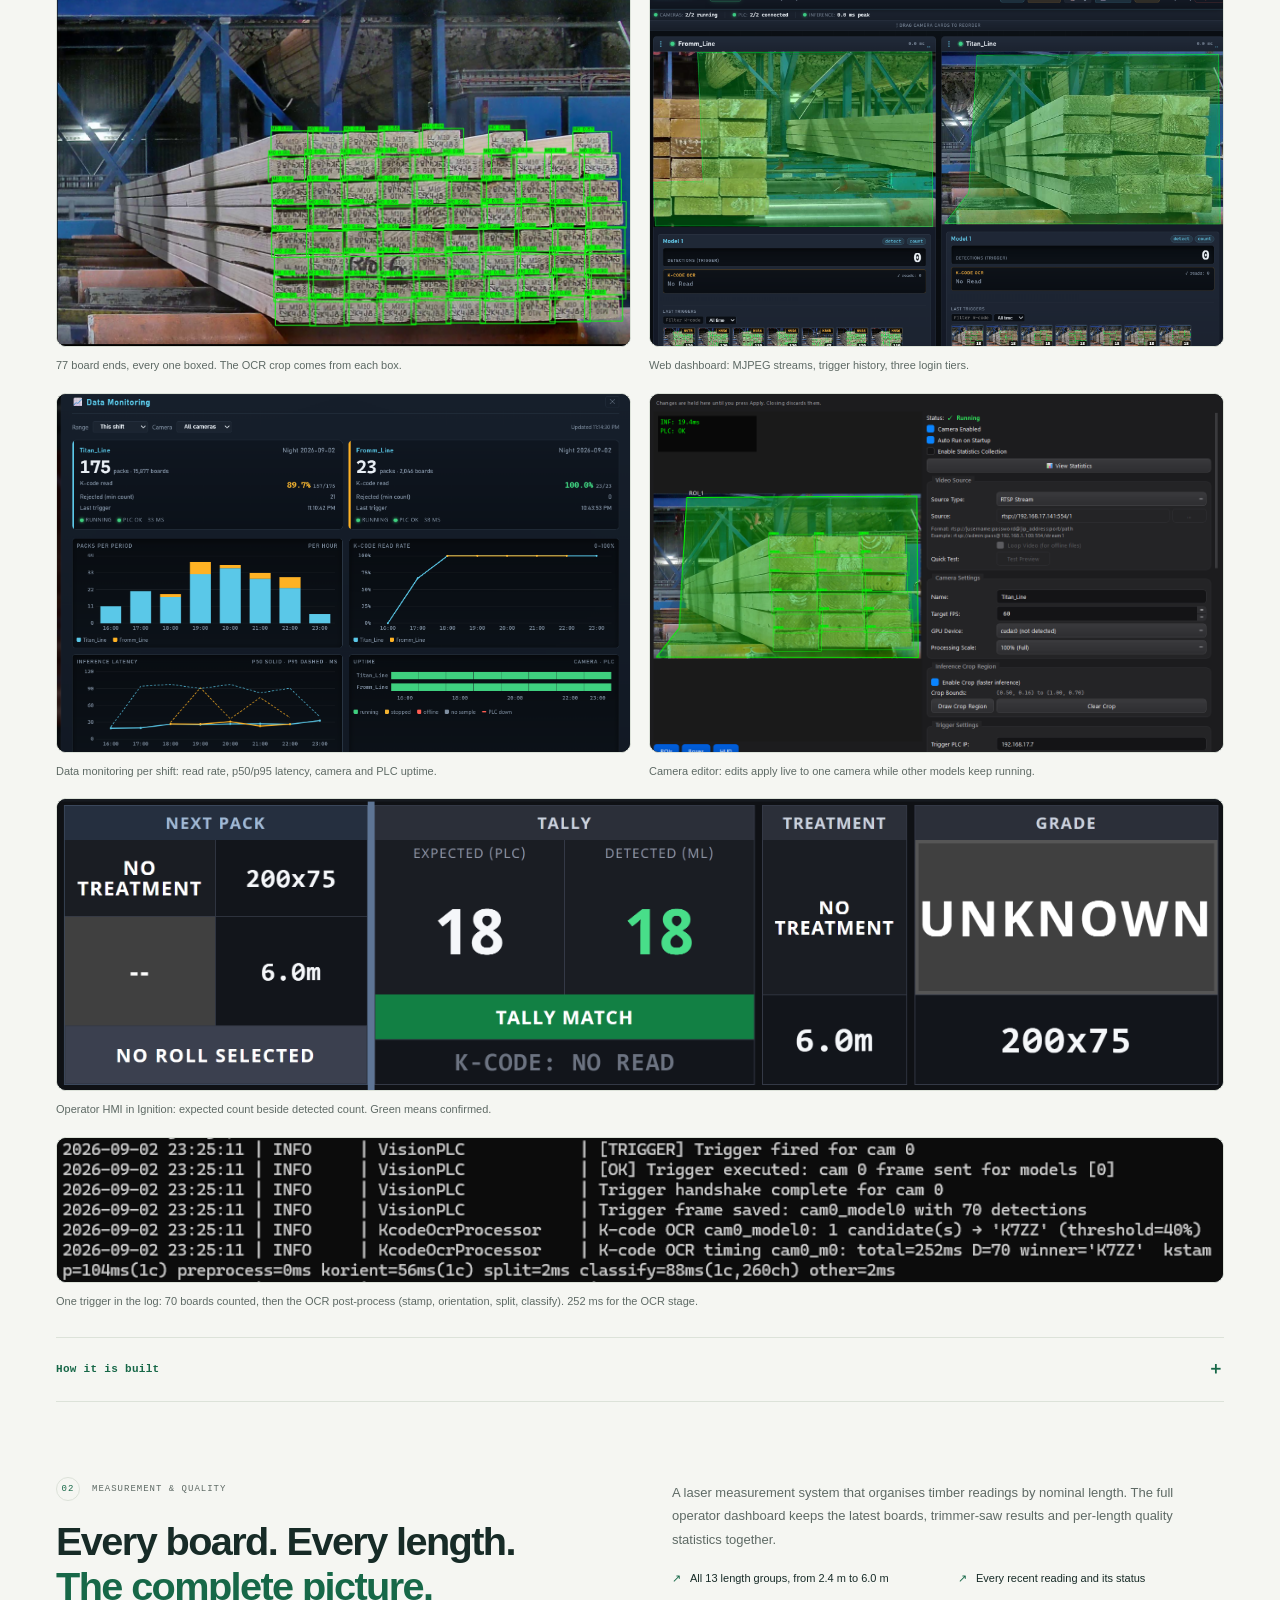
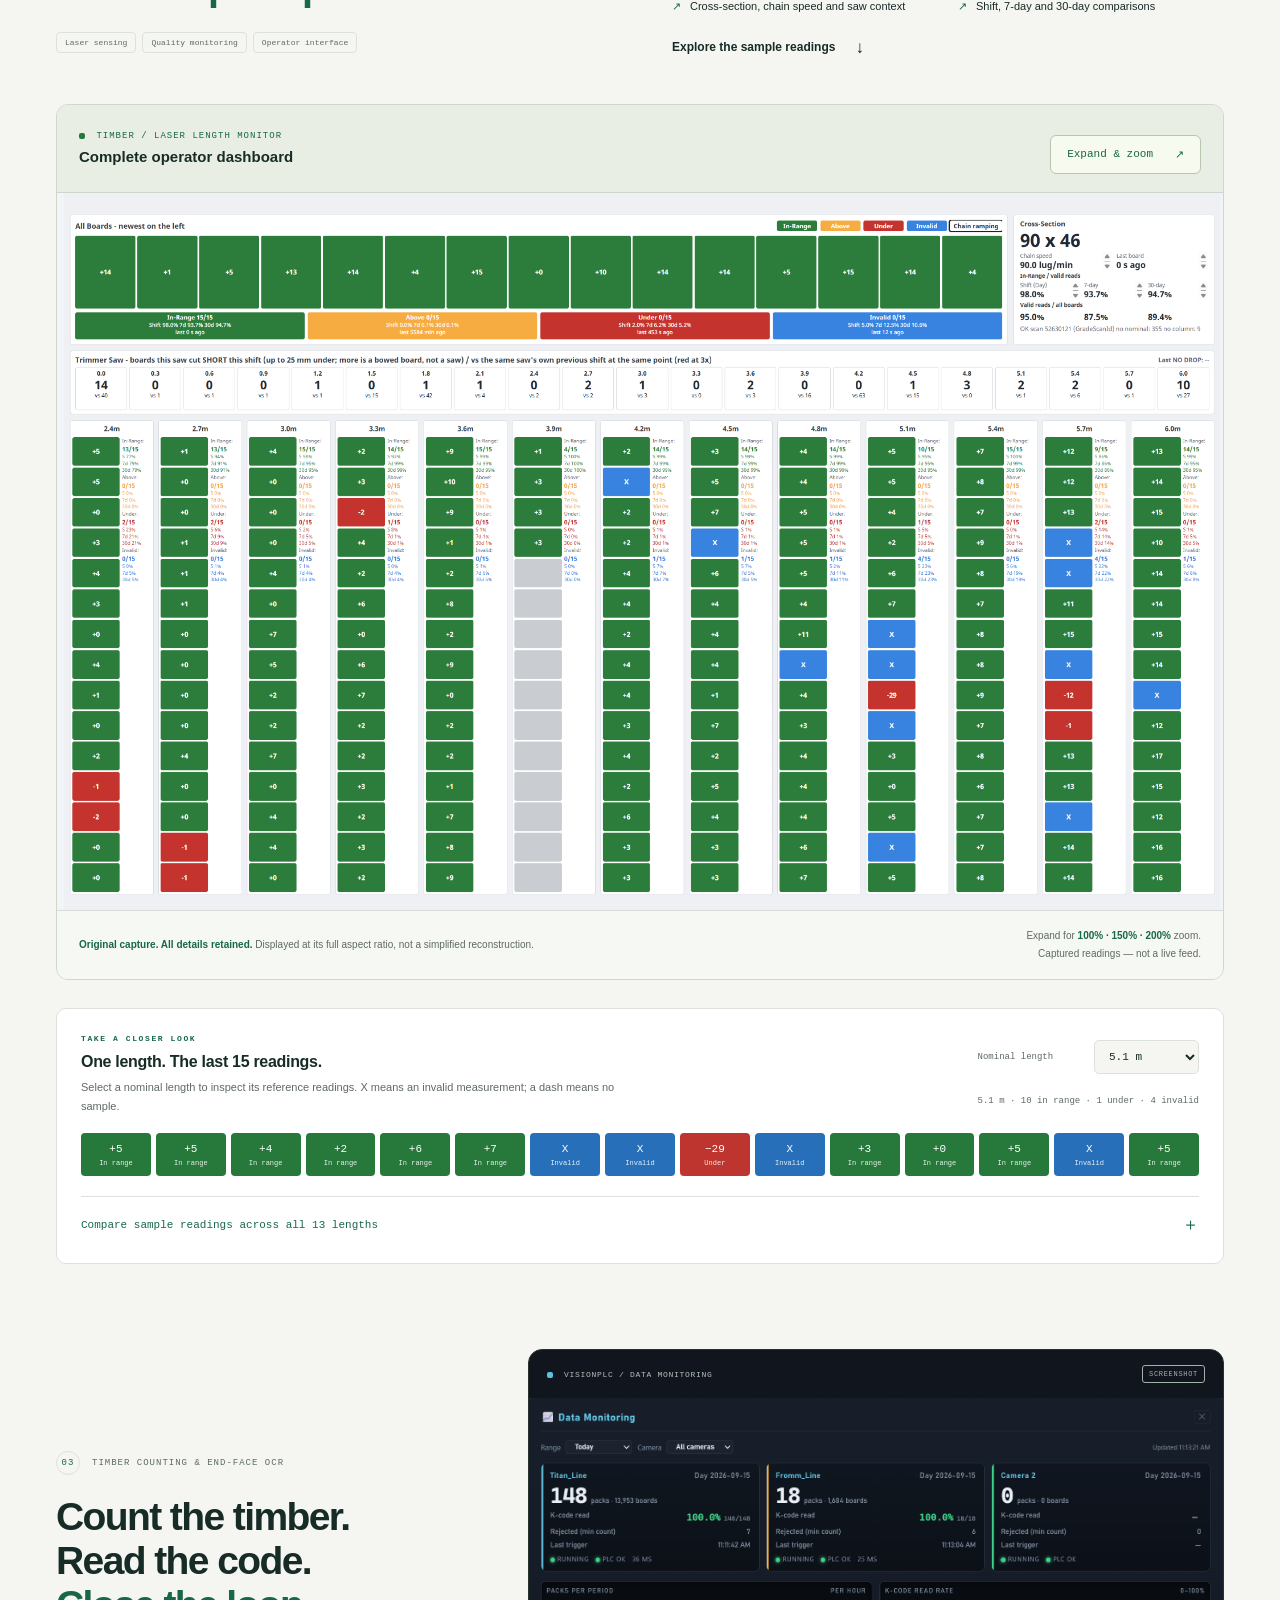
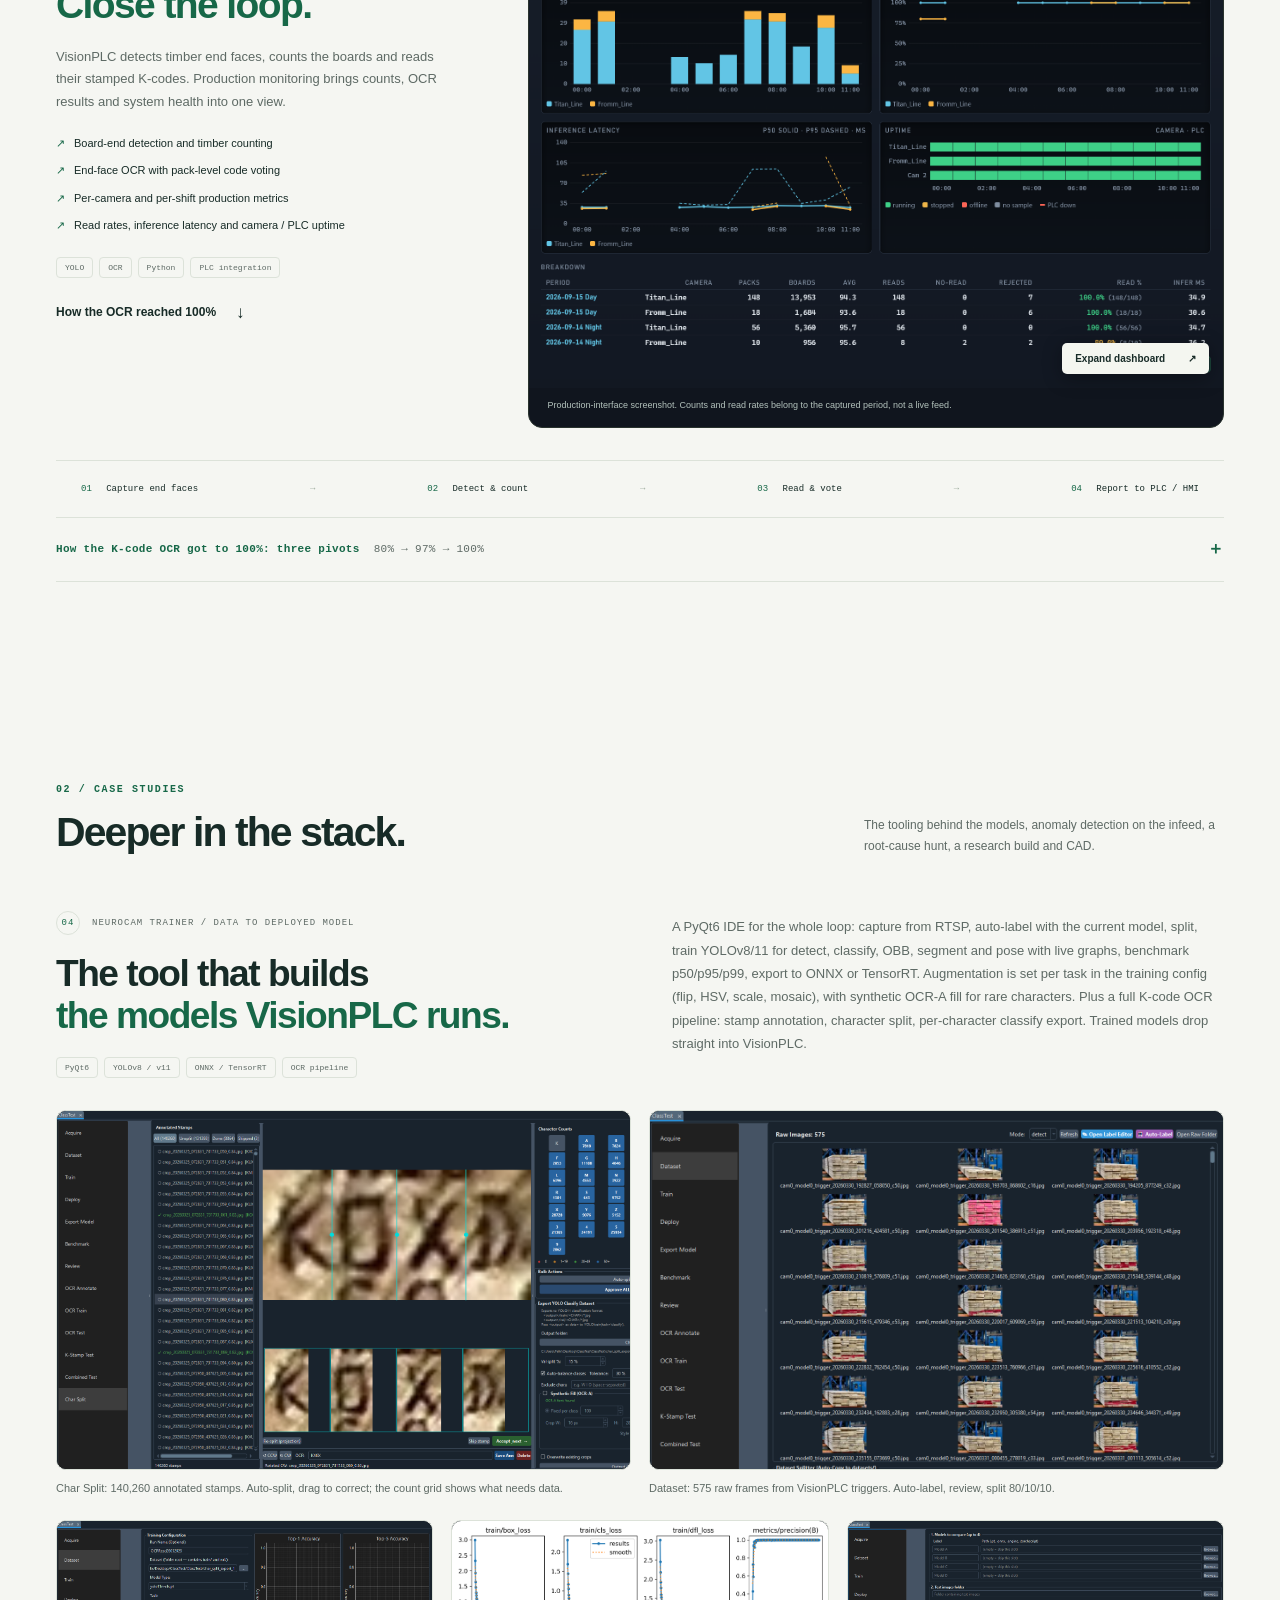
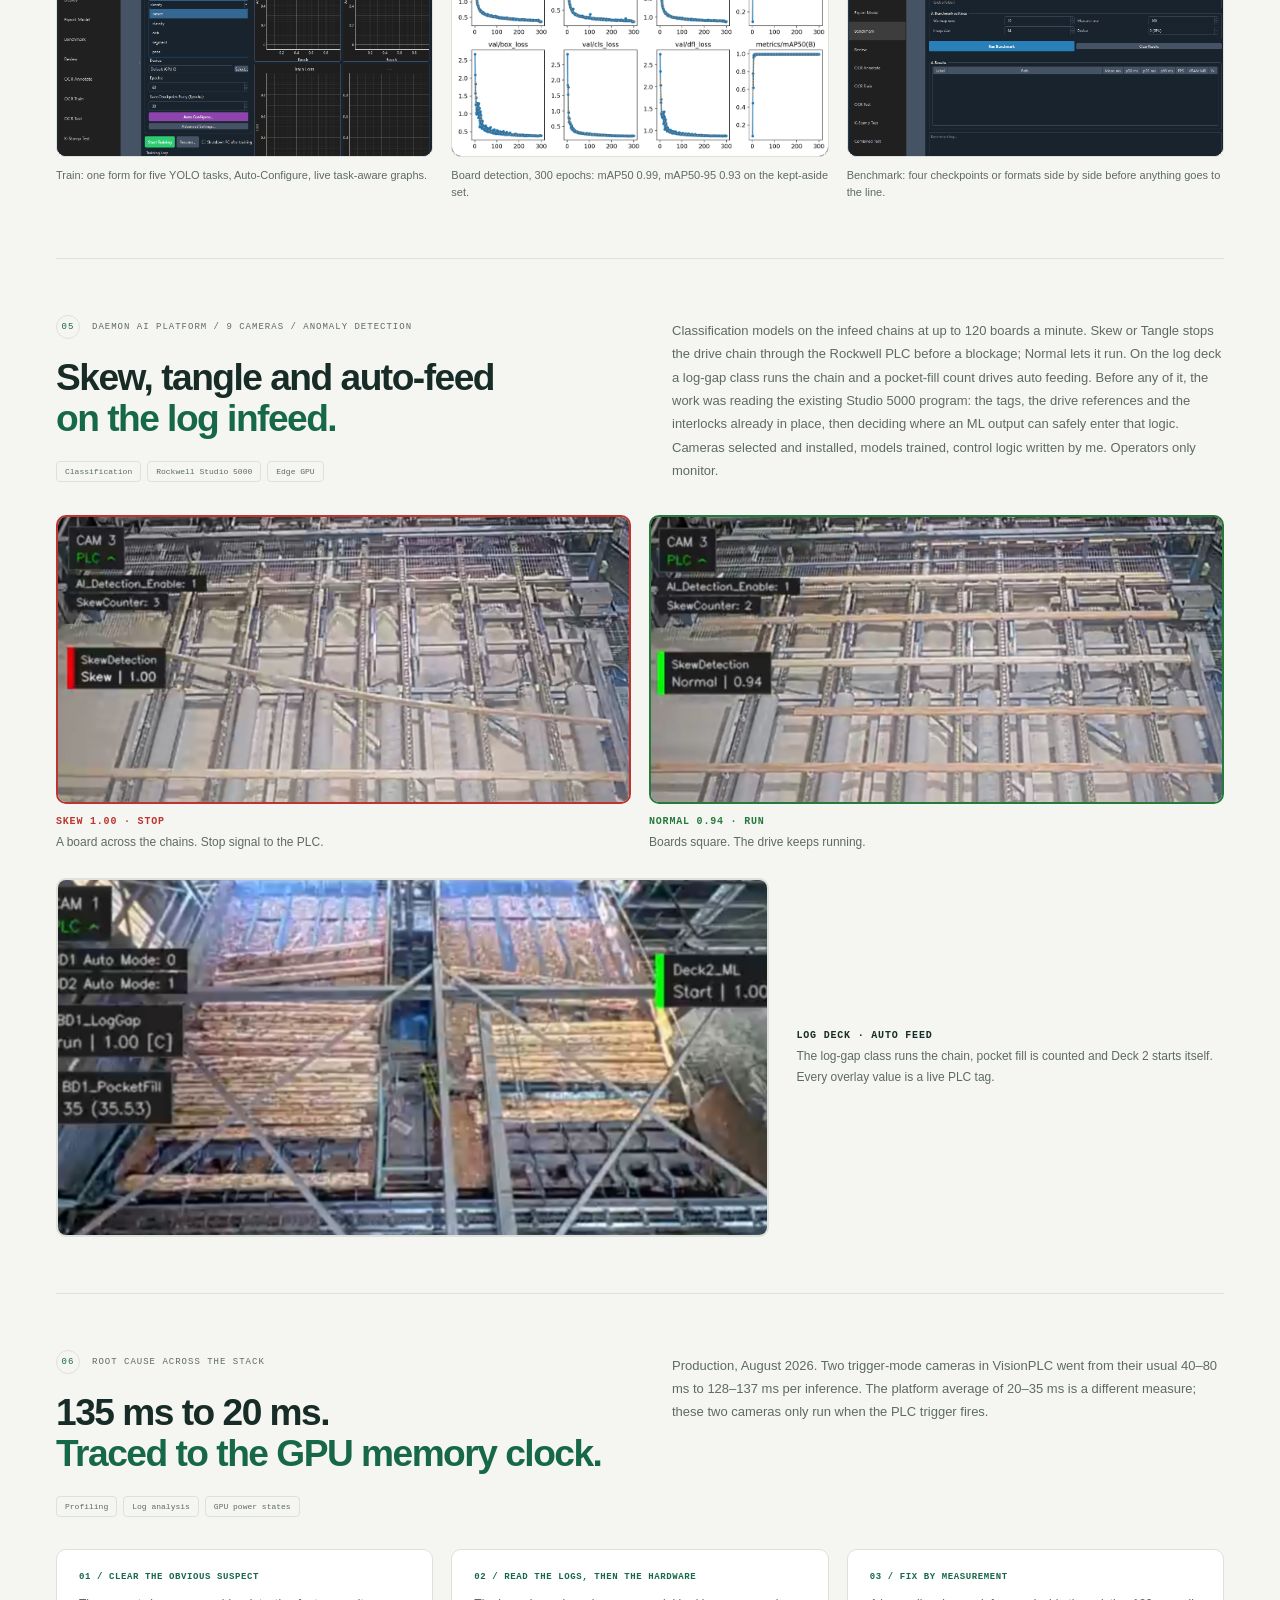
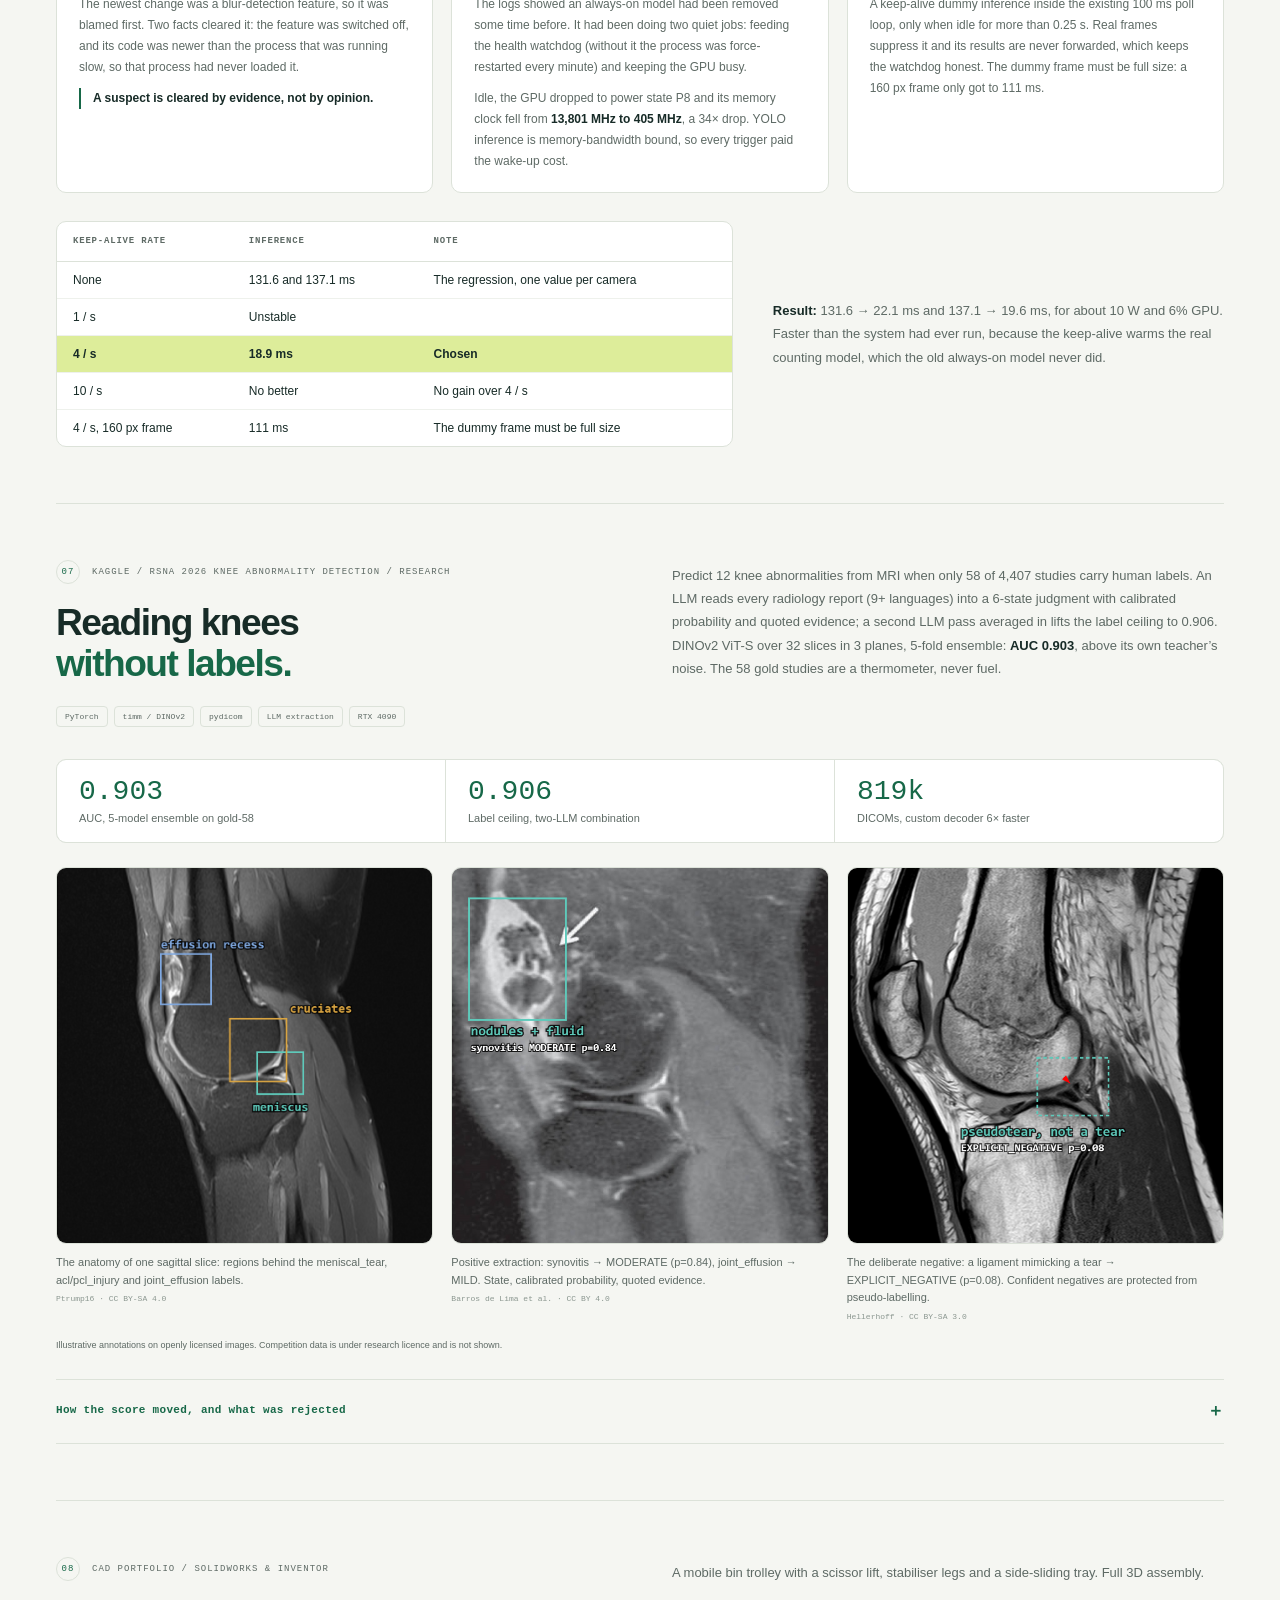
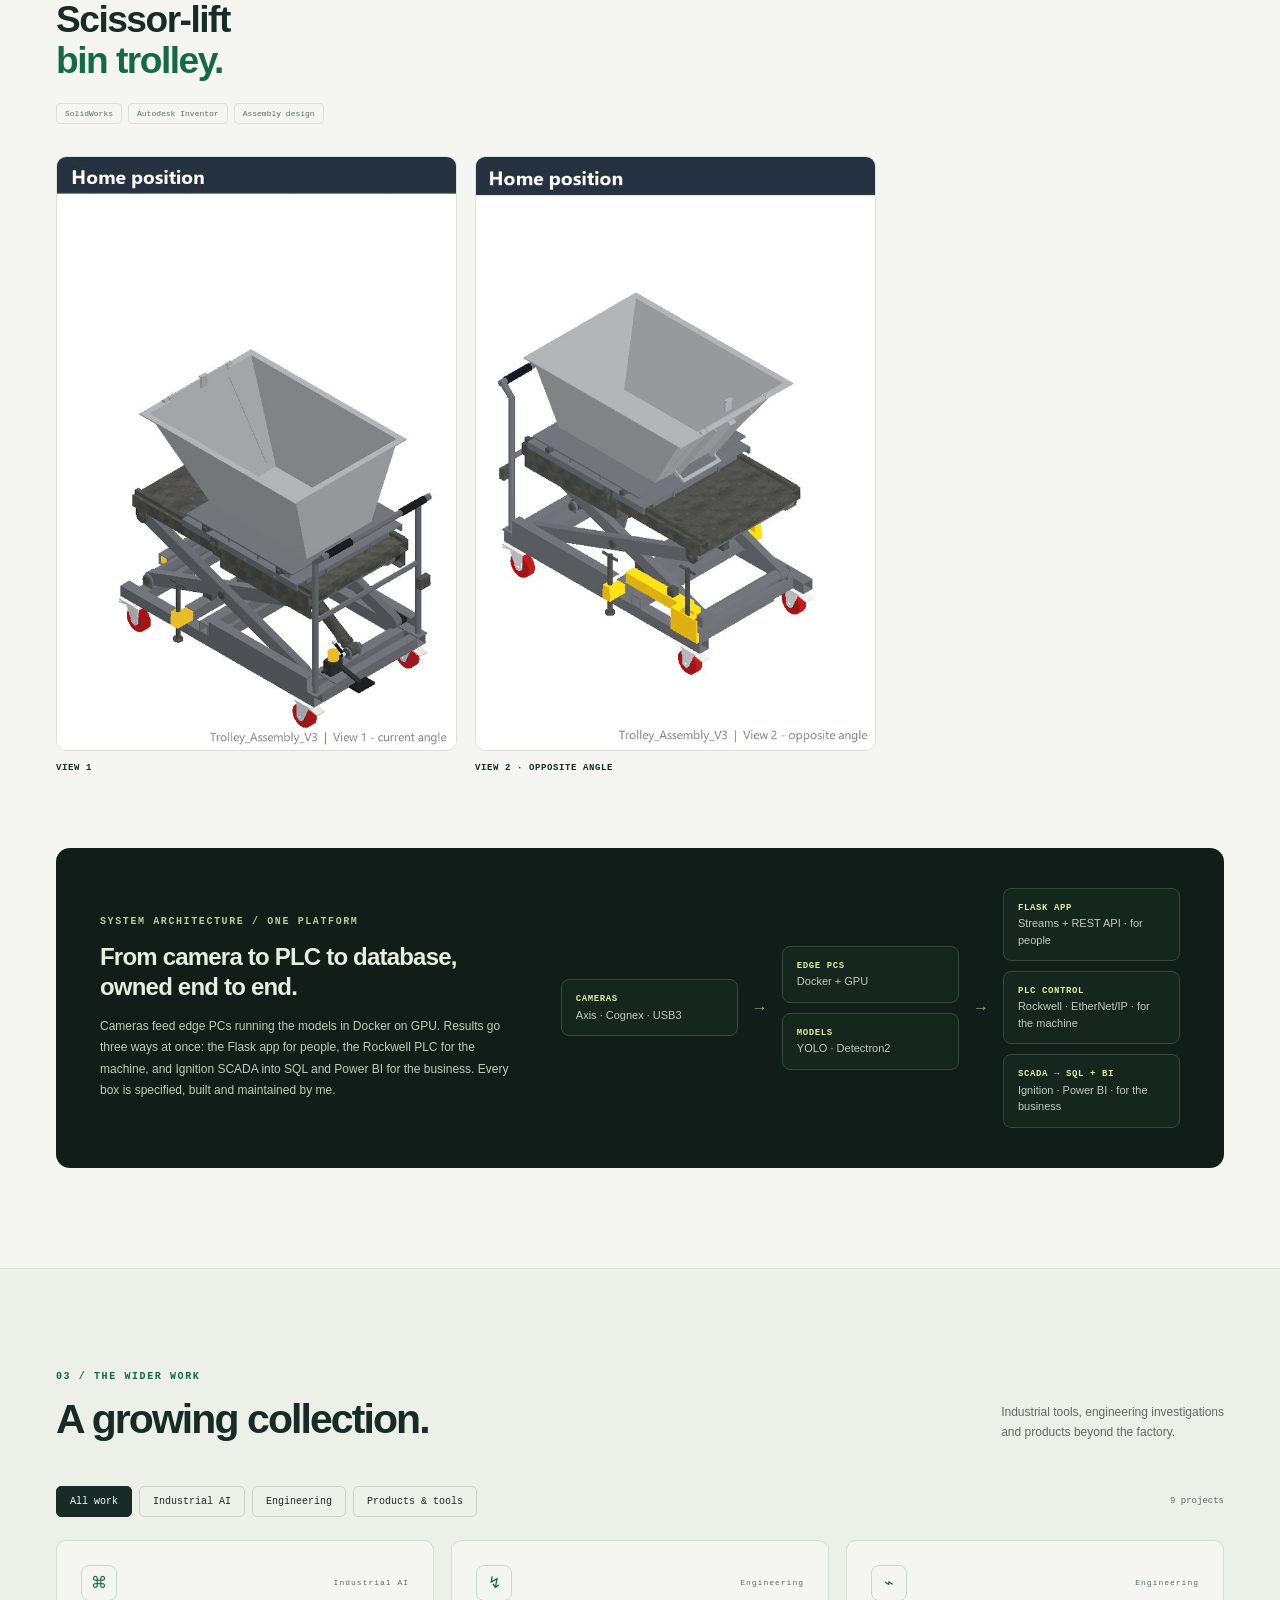
==== commit c59bb76a: "Terrain section: explain why the goal moved to the 409 m pad Co-Authored-By: Claude Opus 5.5 <norepl" ====
--- a/index.html
+++ b/index.html
@@ -172,7 +172,7 @@
       <p class="turn-row-label">WHAT I CHANGED, AND WHAT IT BOUGHT</p>
       <ol class="step-cards step-cards--6">
         <li><b>01 / Data source</b><p>GA ELVIS has no coverage of the mine site, so the surface comes from QldDem LiDAR instead.</p></li>
-        <li><b>02 / Goal and heuristic</b><p>The original goal could not be reached at all under a strict 10% limit. The heuristic now respects the grade limit, so an unreachable goal is known at the start, not after a 20-minute search.</p></li>
+        <li><b>02 / Goal and heuristic</b><p>The original goal, the top of a waste dump at 470 m, cannot be reached under a strict 10% limit: its only ramp is 10–13%. So the goal moved to the 409 m pad, reachable under all three limits. The heuristic now uses the strict grade too, so an unreachable goal is known at the start, not after a 20-minute search.</p></li>
         <li><b>03 / Weighted → exact A*</b><p>eps 2 → eps 1. The loaded route went from <strong>278 s to 239 s (14% faster)</strong>, and the weighted search’s “big detour” turned out to be an artefact.</p></li>
         <li><b>04 / Compiled expand</b><p>The node expansion compiled with numba: <strong>215 µs → 33 µs</strong> per expand, with identical results.</p></li>
         <li><b>05 / Compiled search loop</b><p>The whole search loop in numba: about <strong>35× faster</strong> per scenario. Three scenarios in parallel: about 10 minutes → about 16 seconds.</p></li>
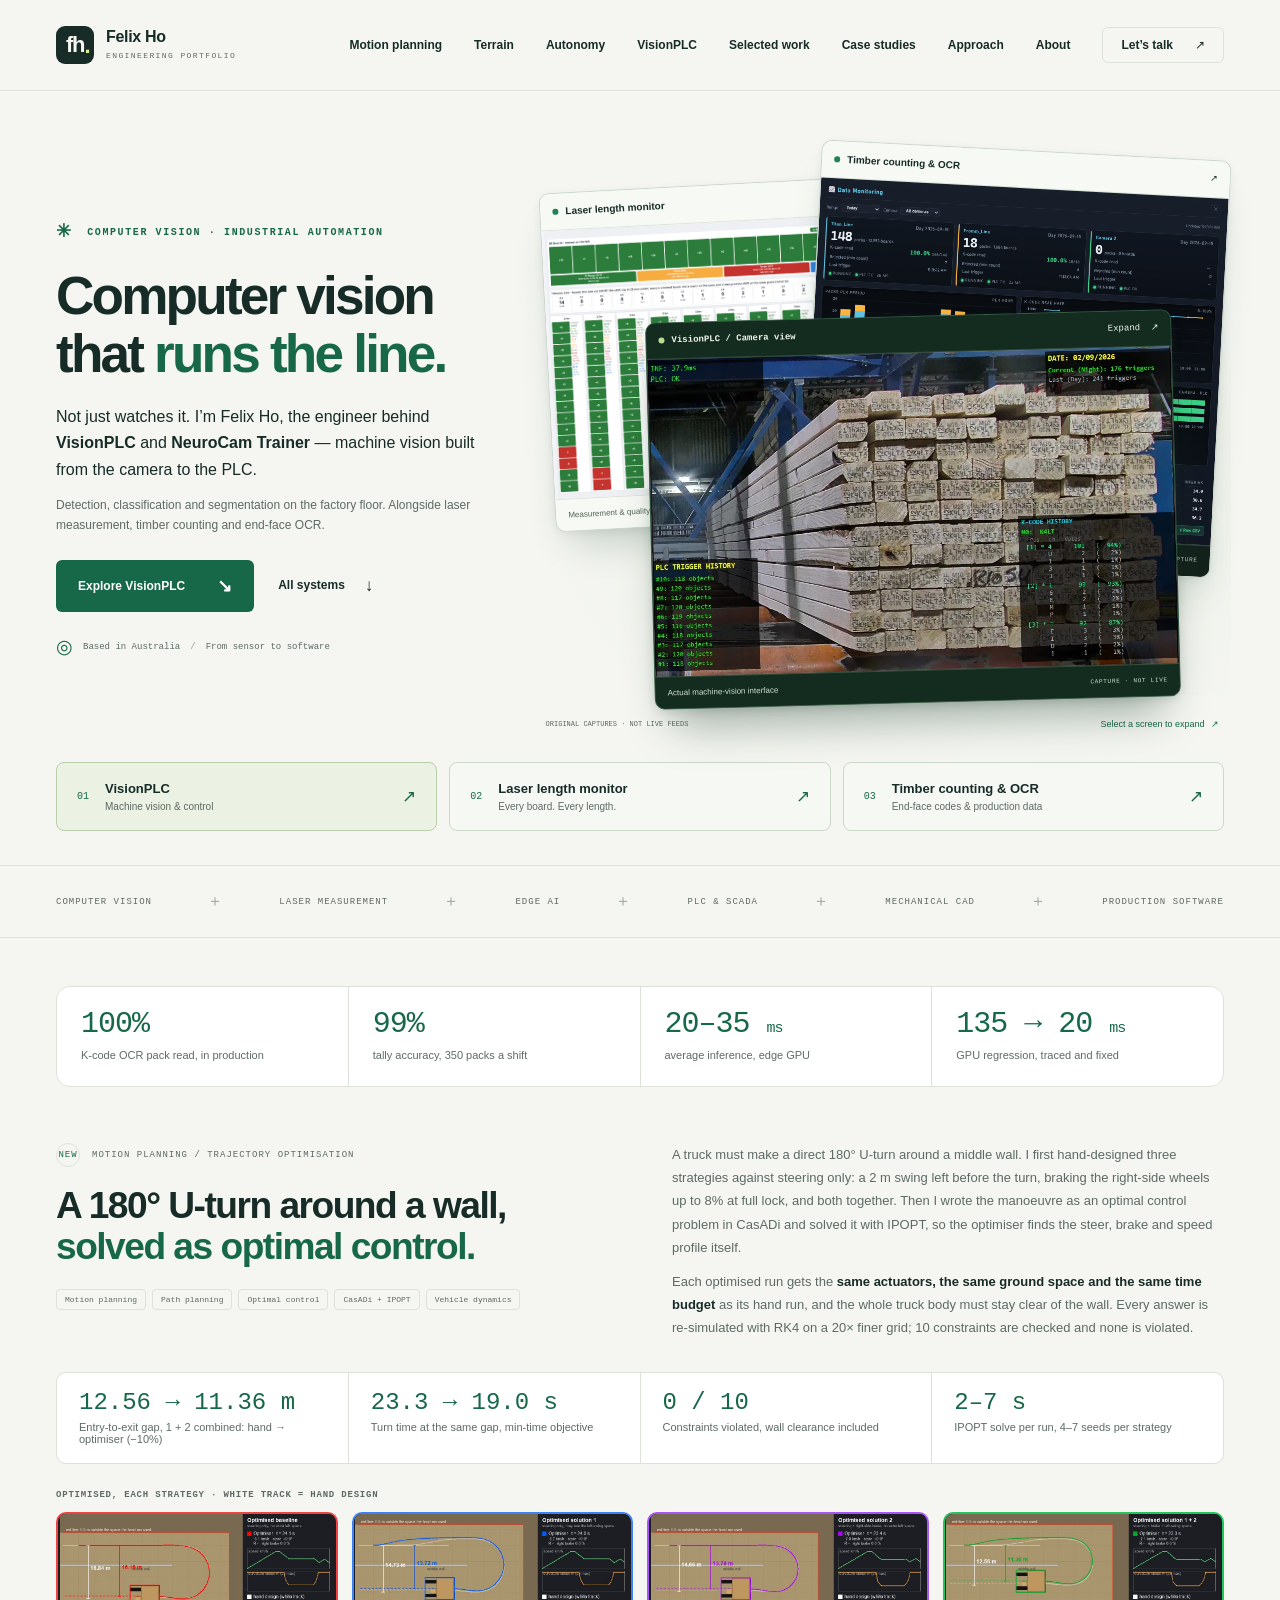
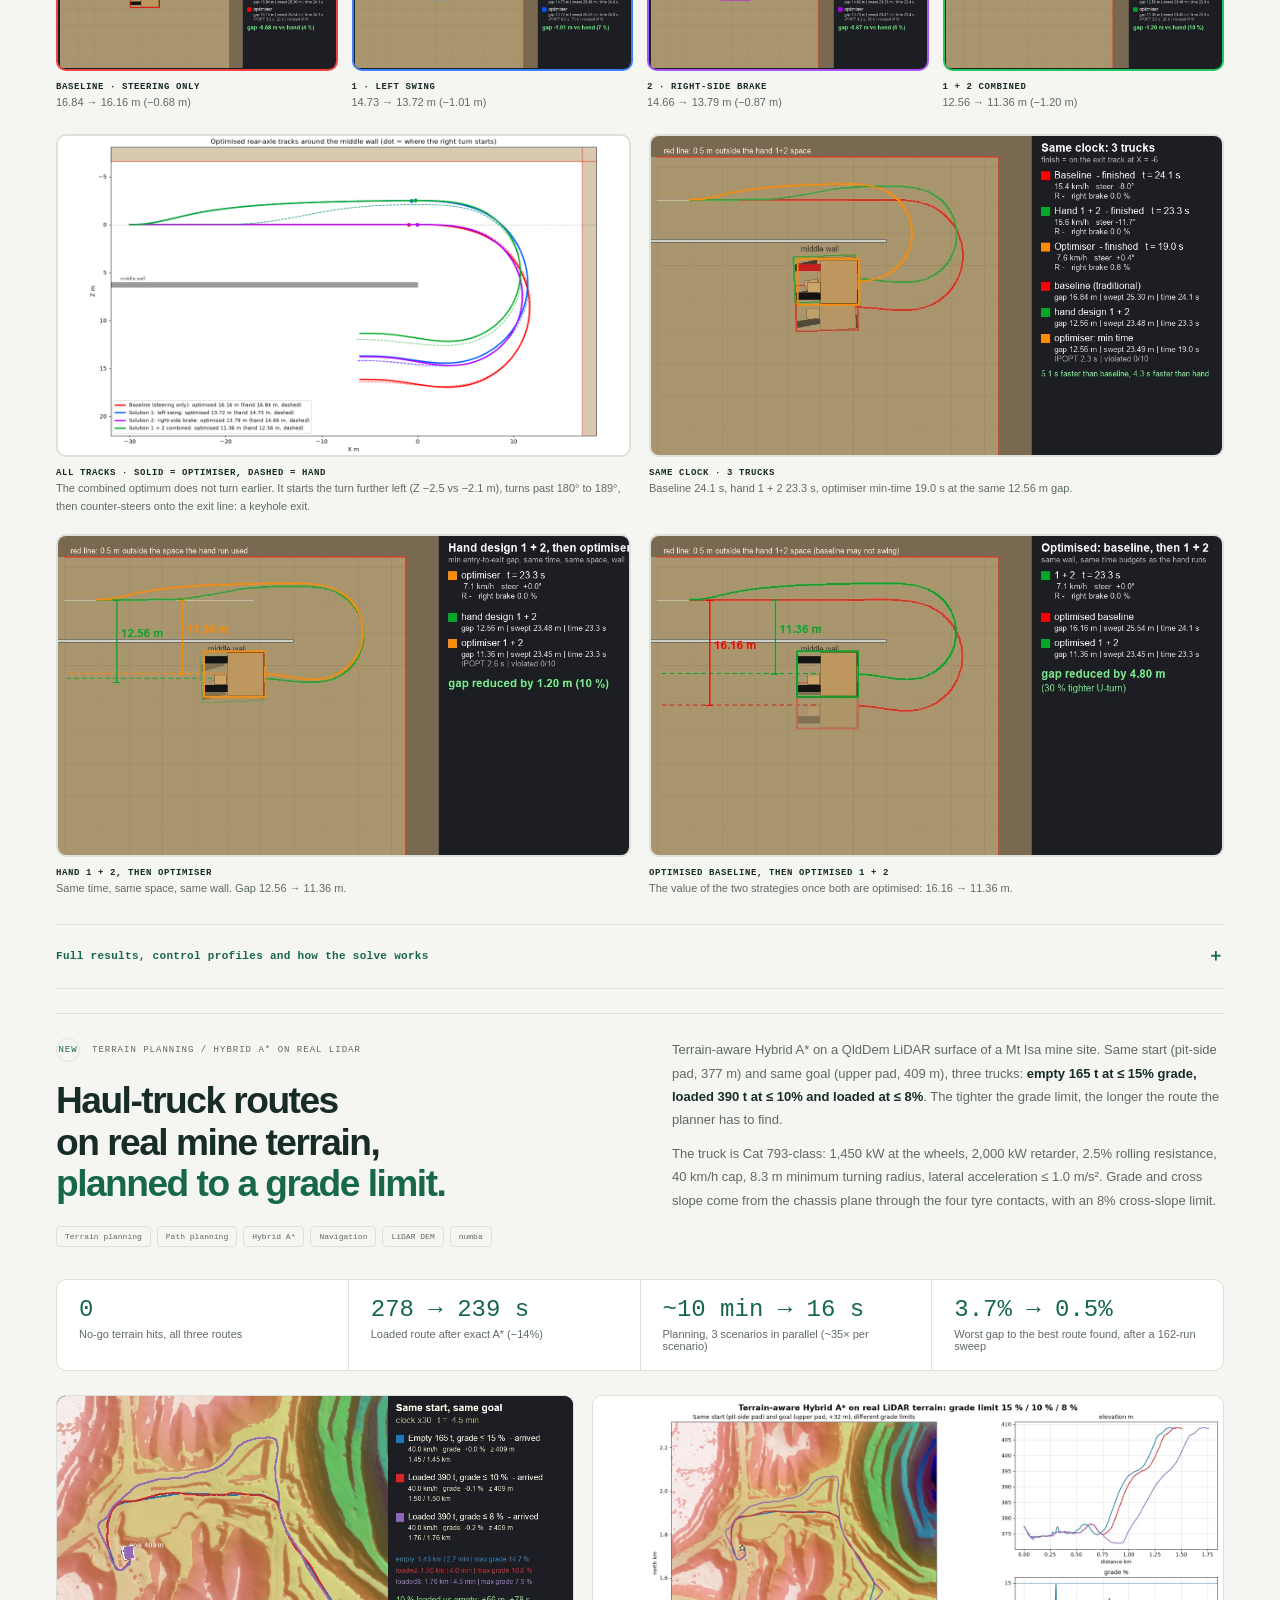
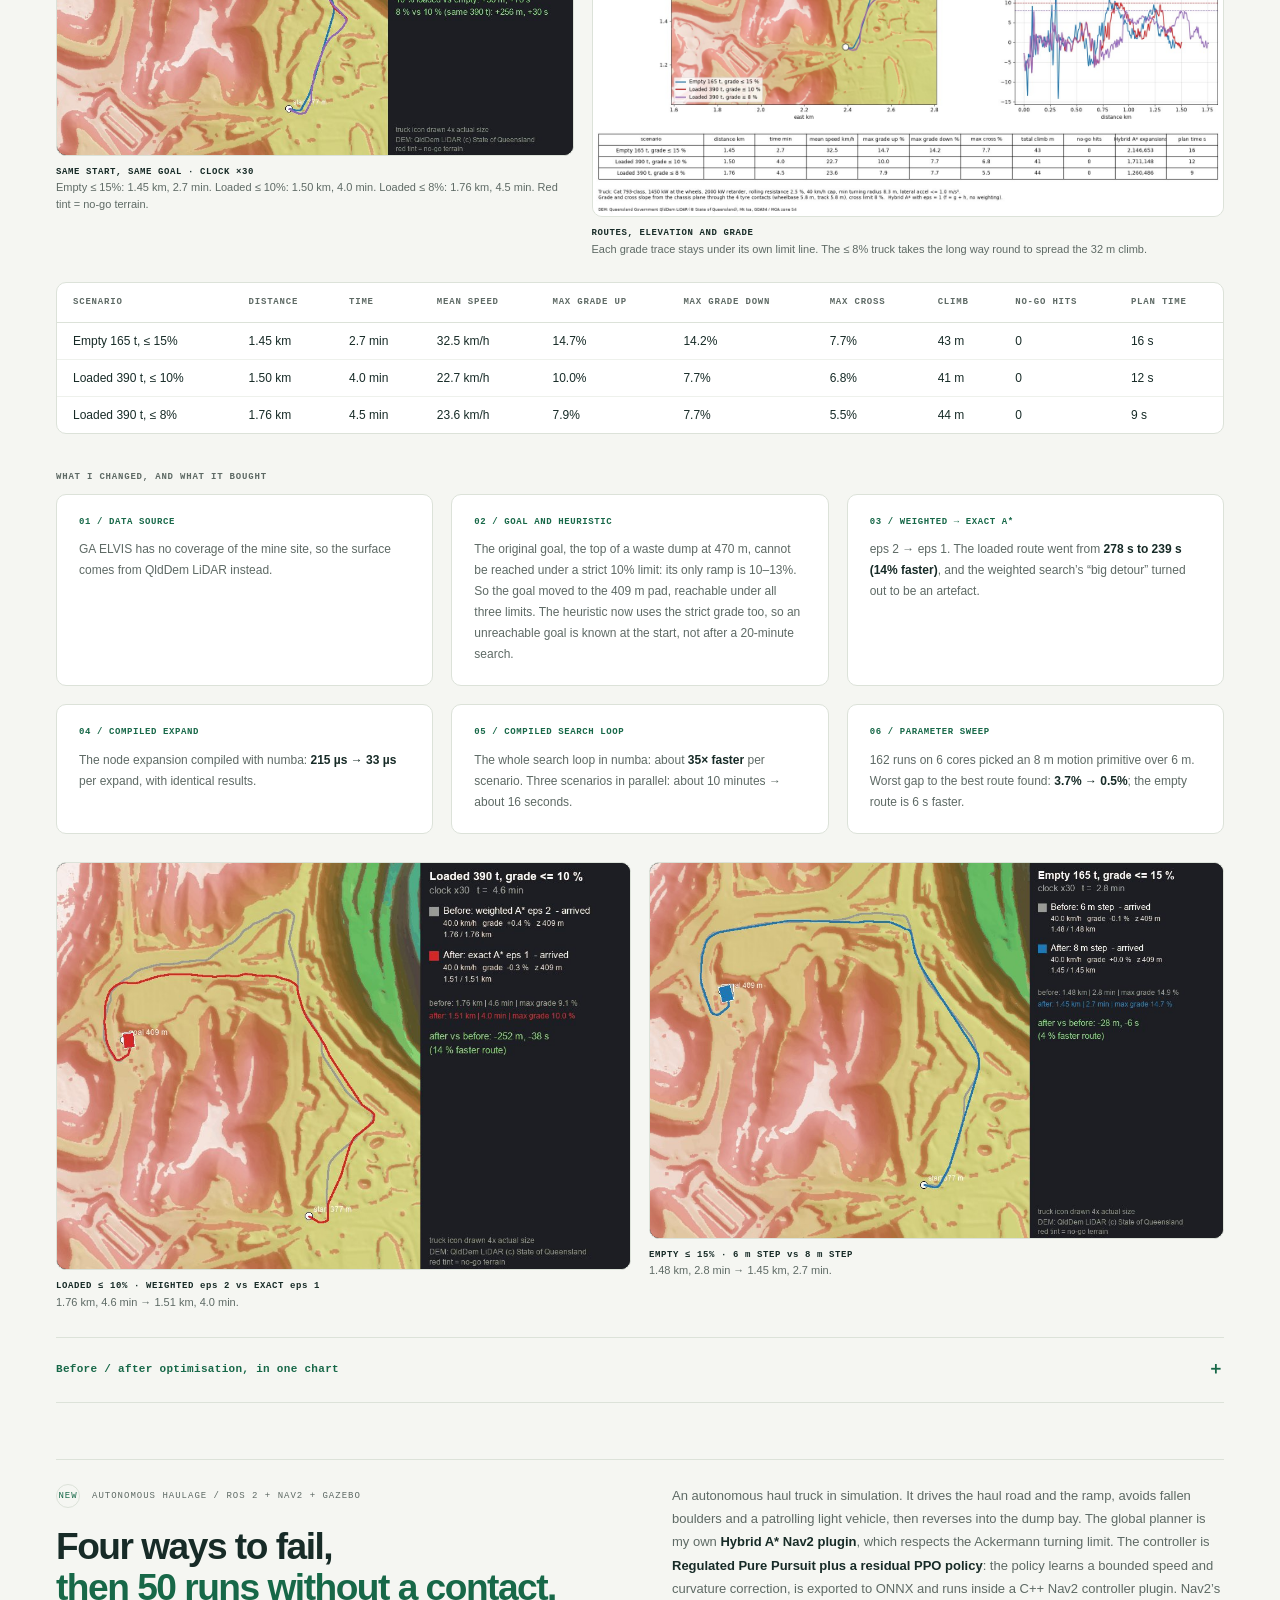
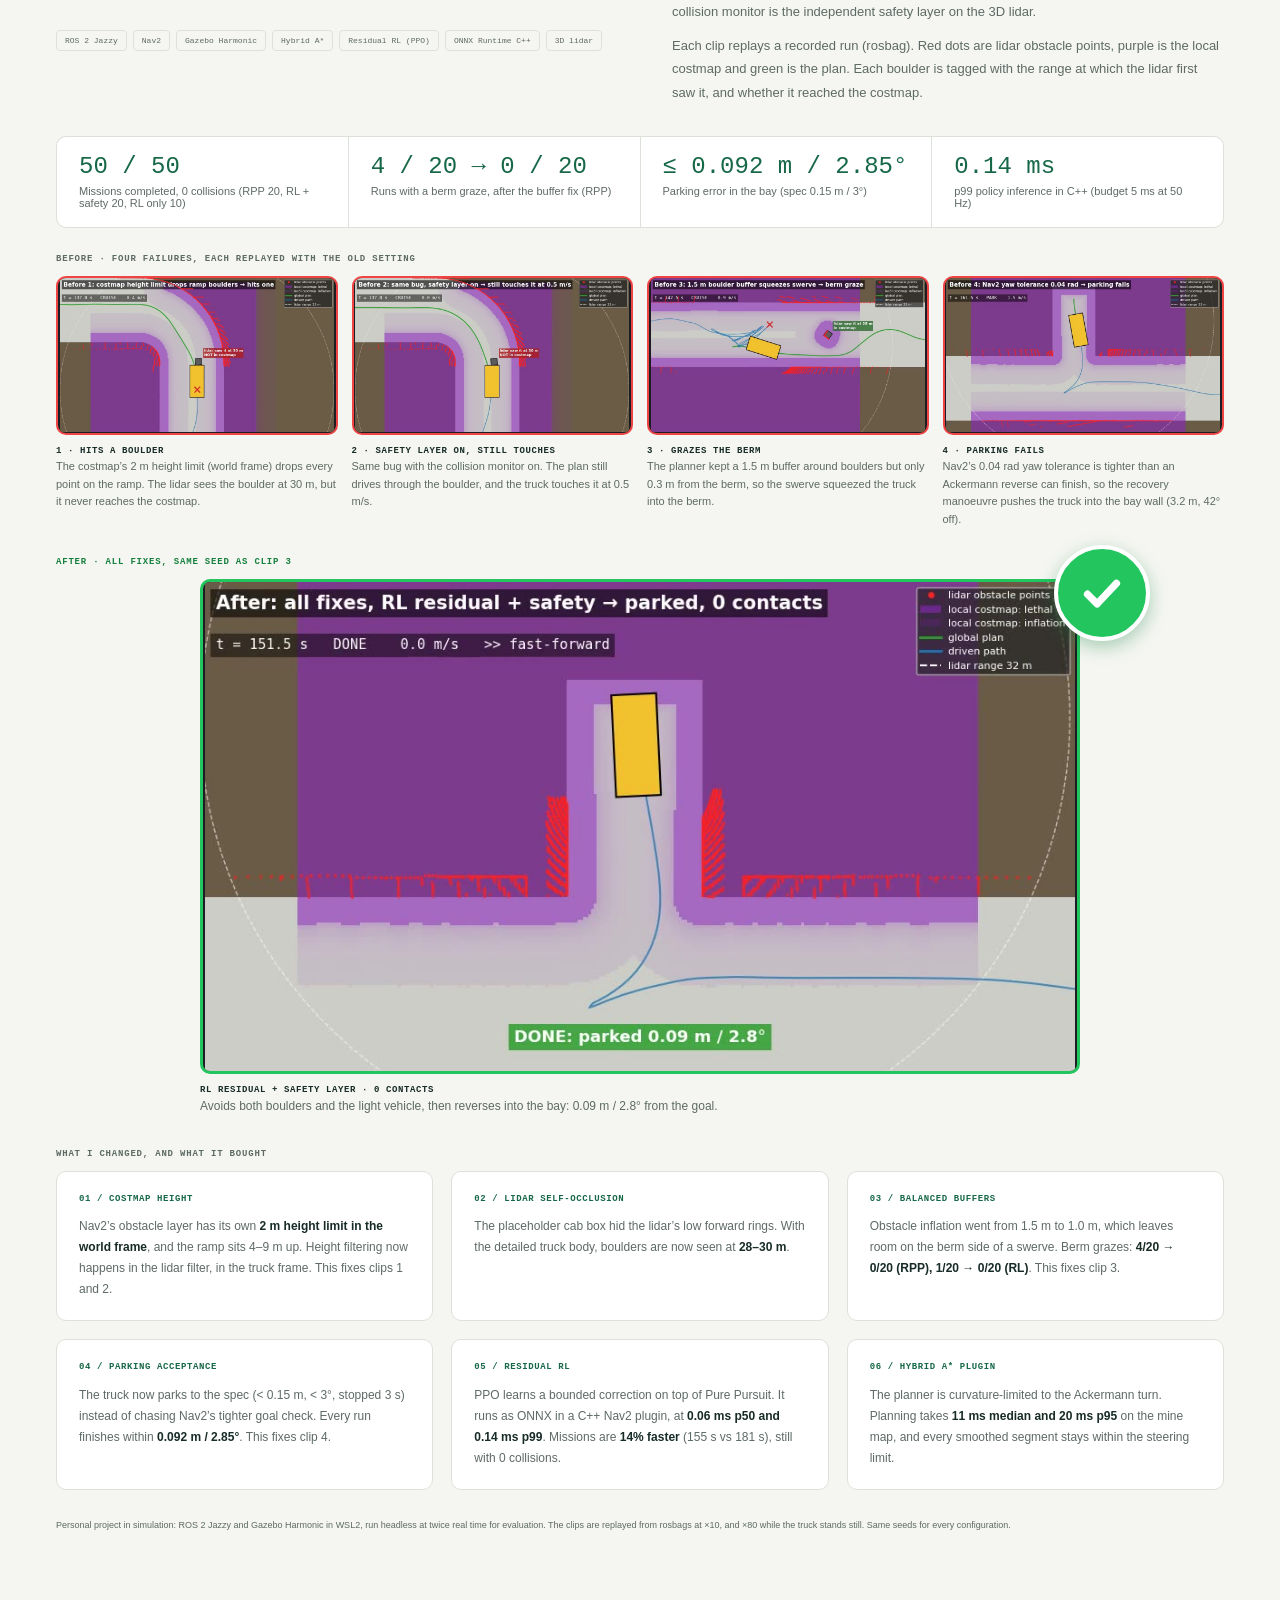
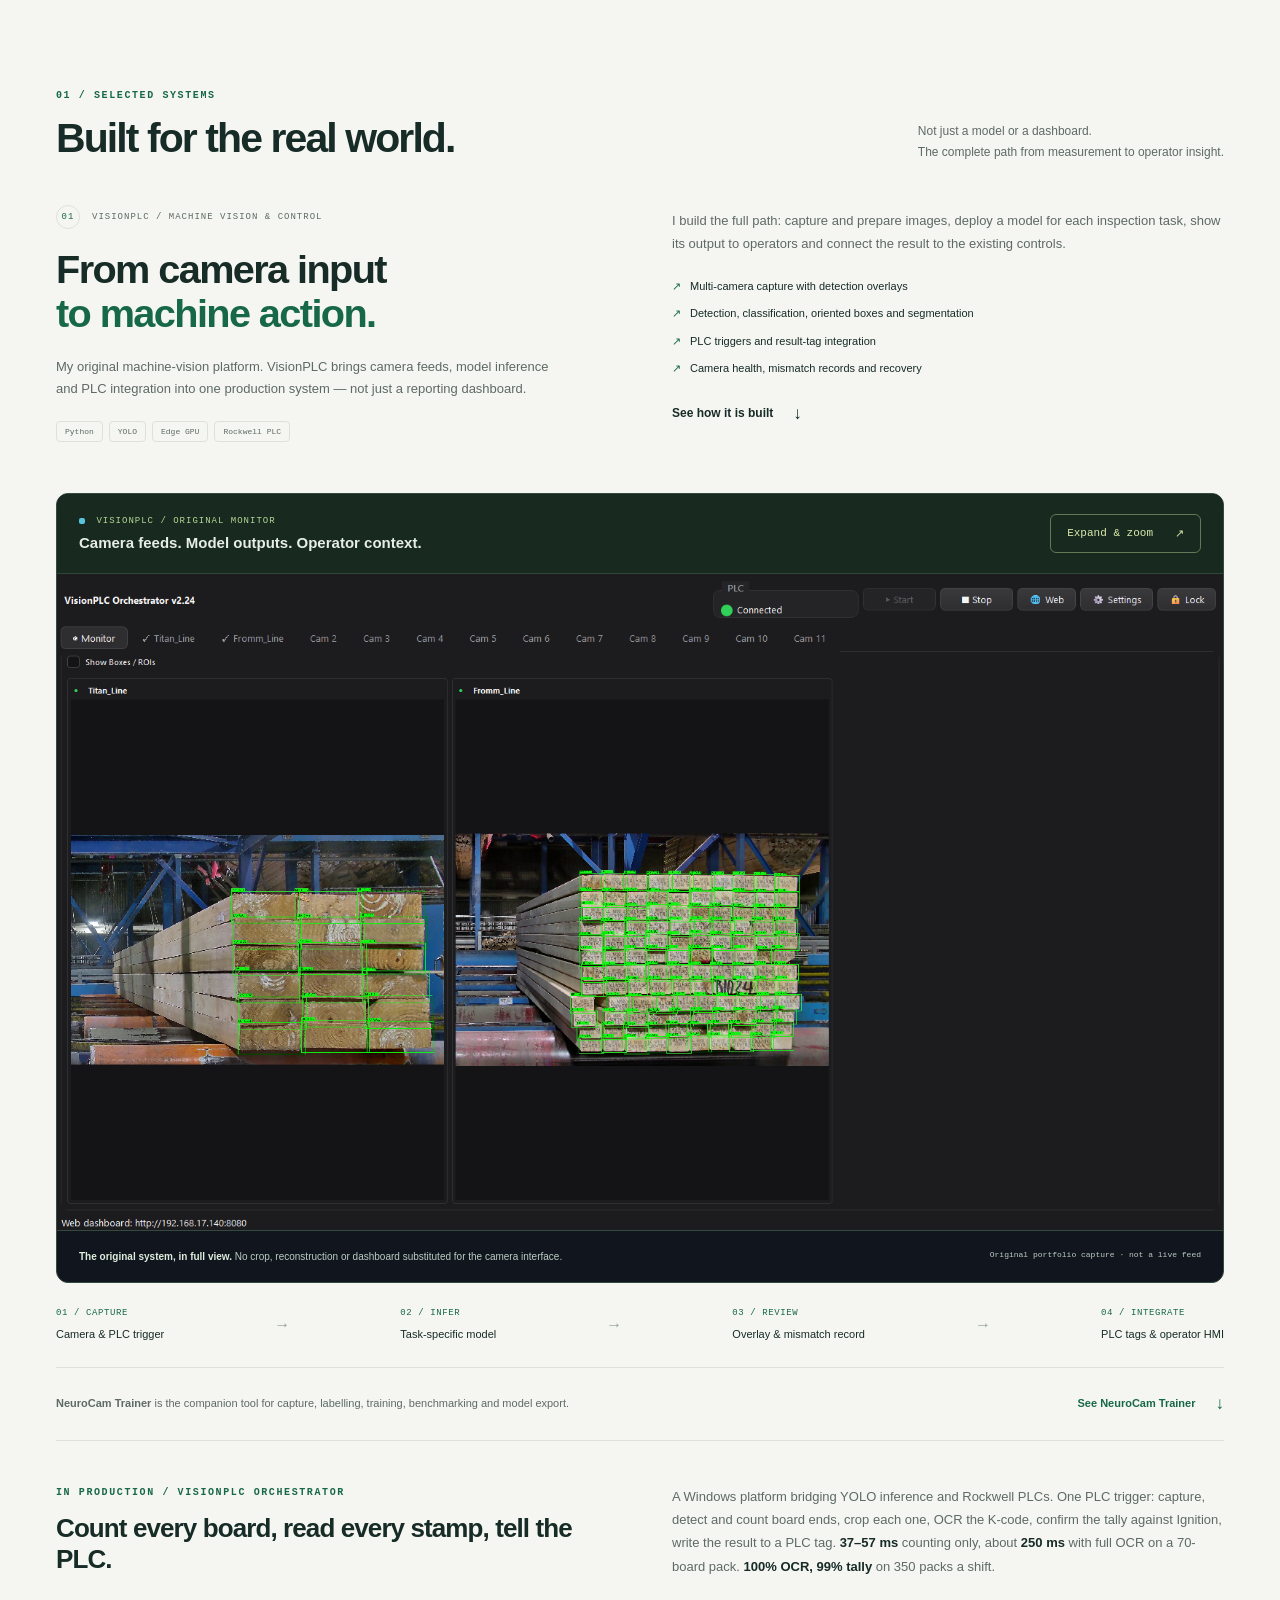
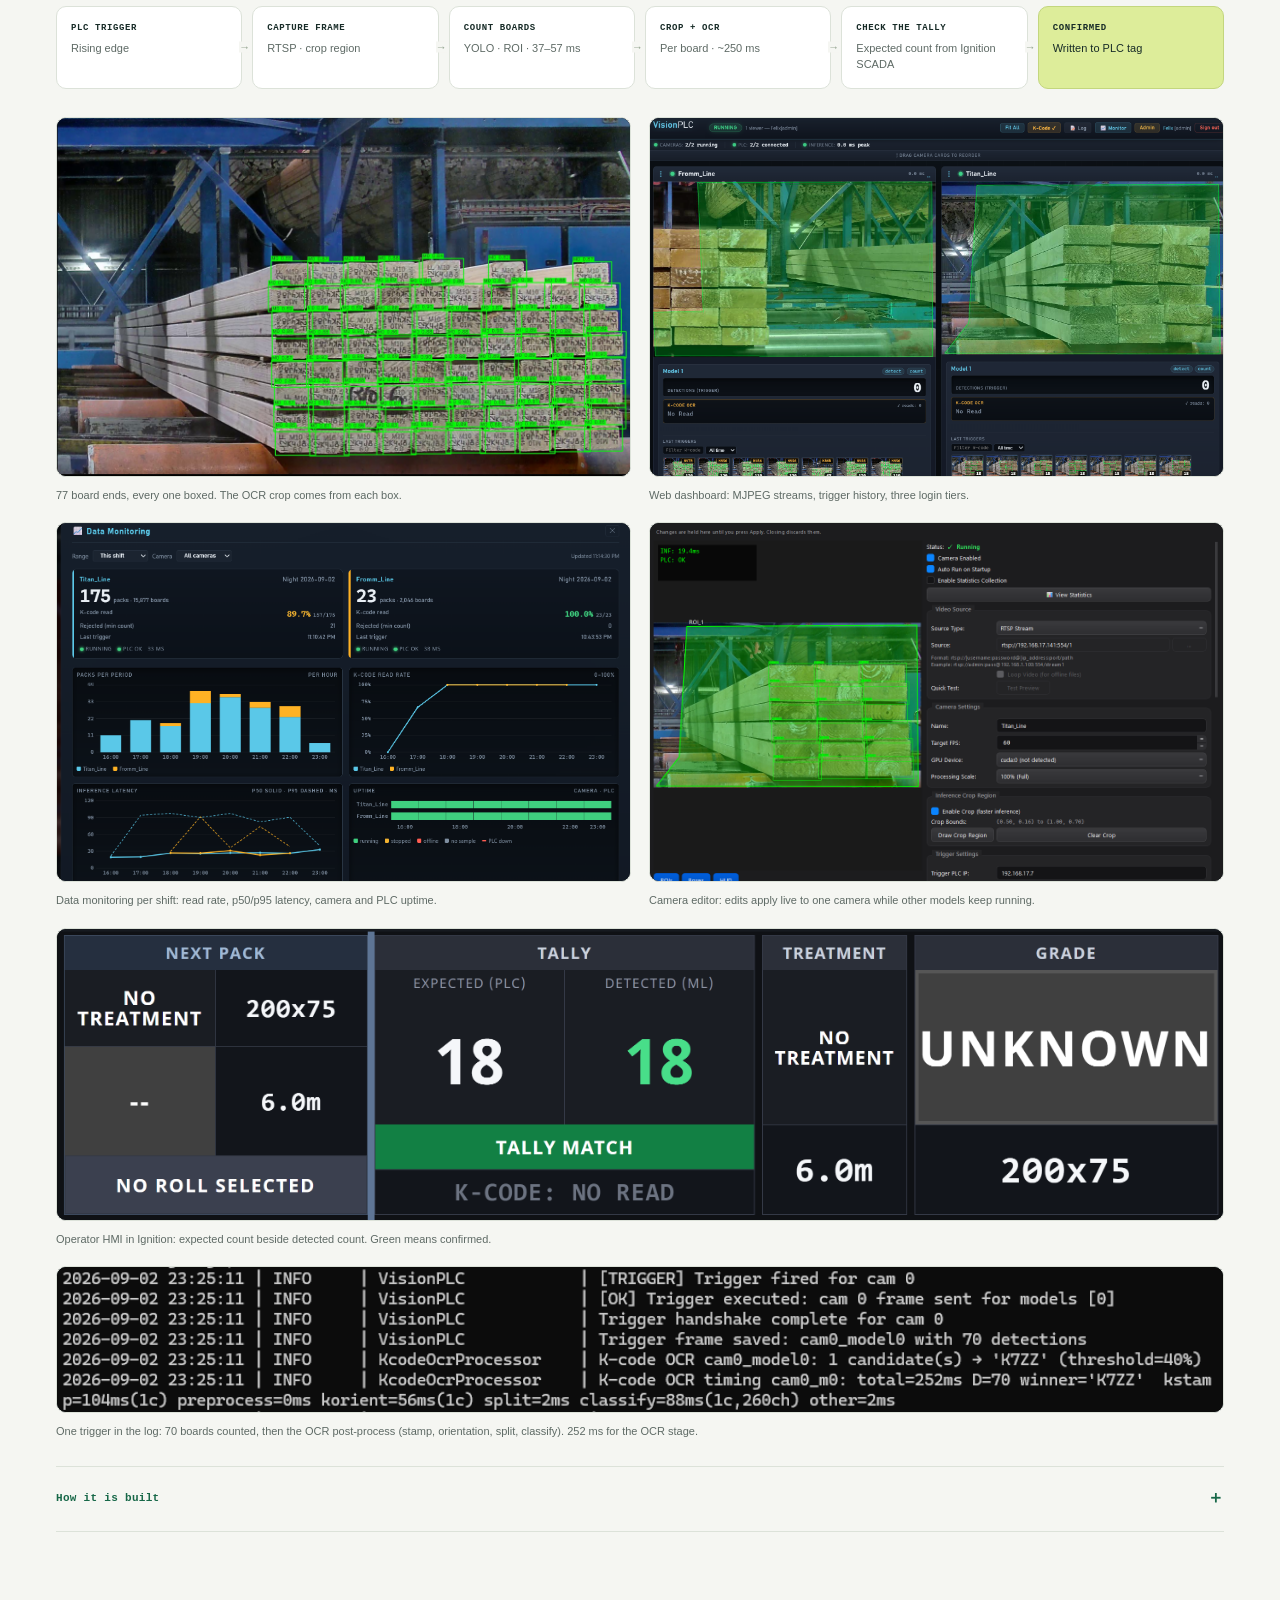
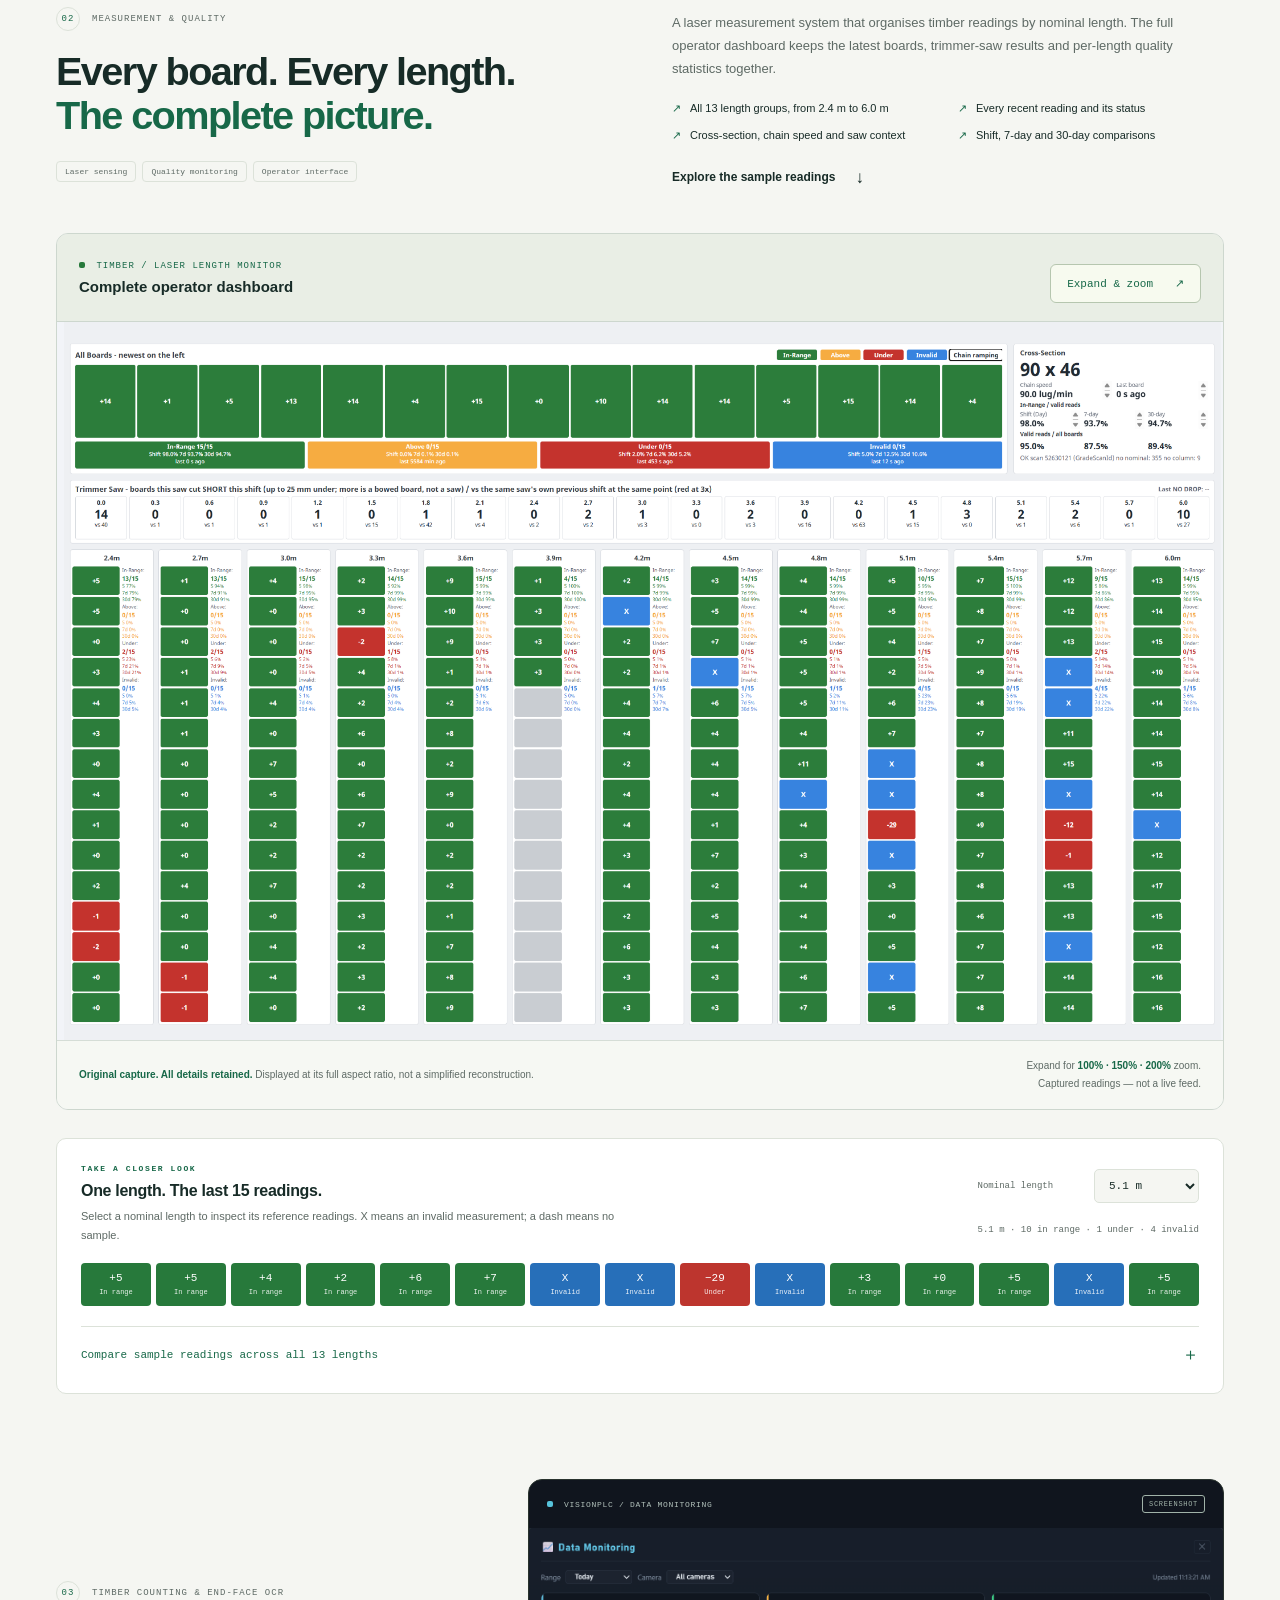
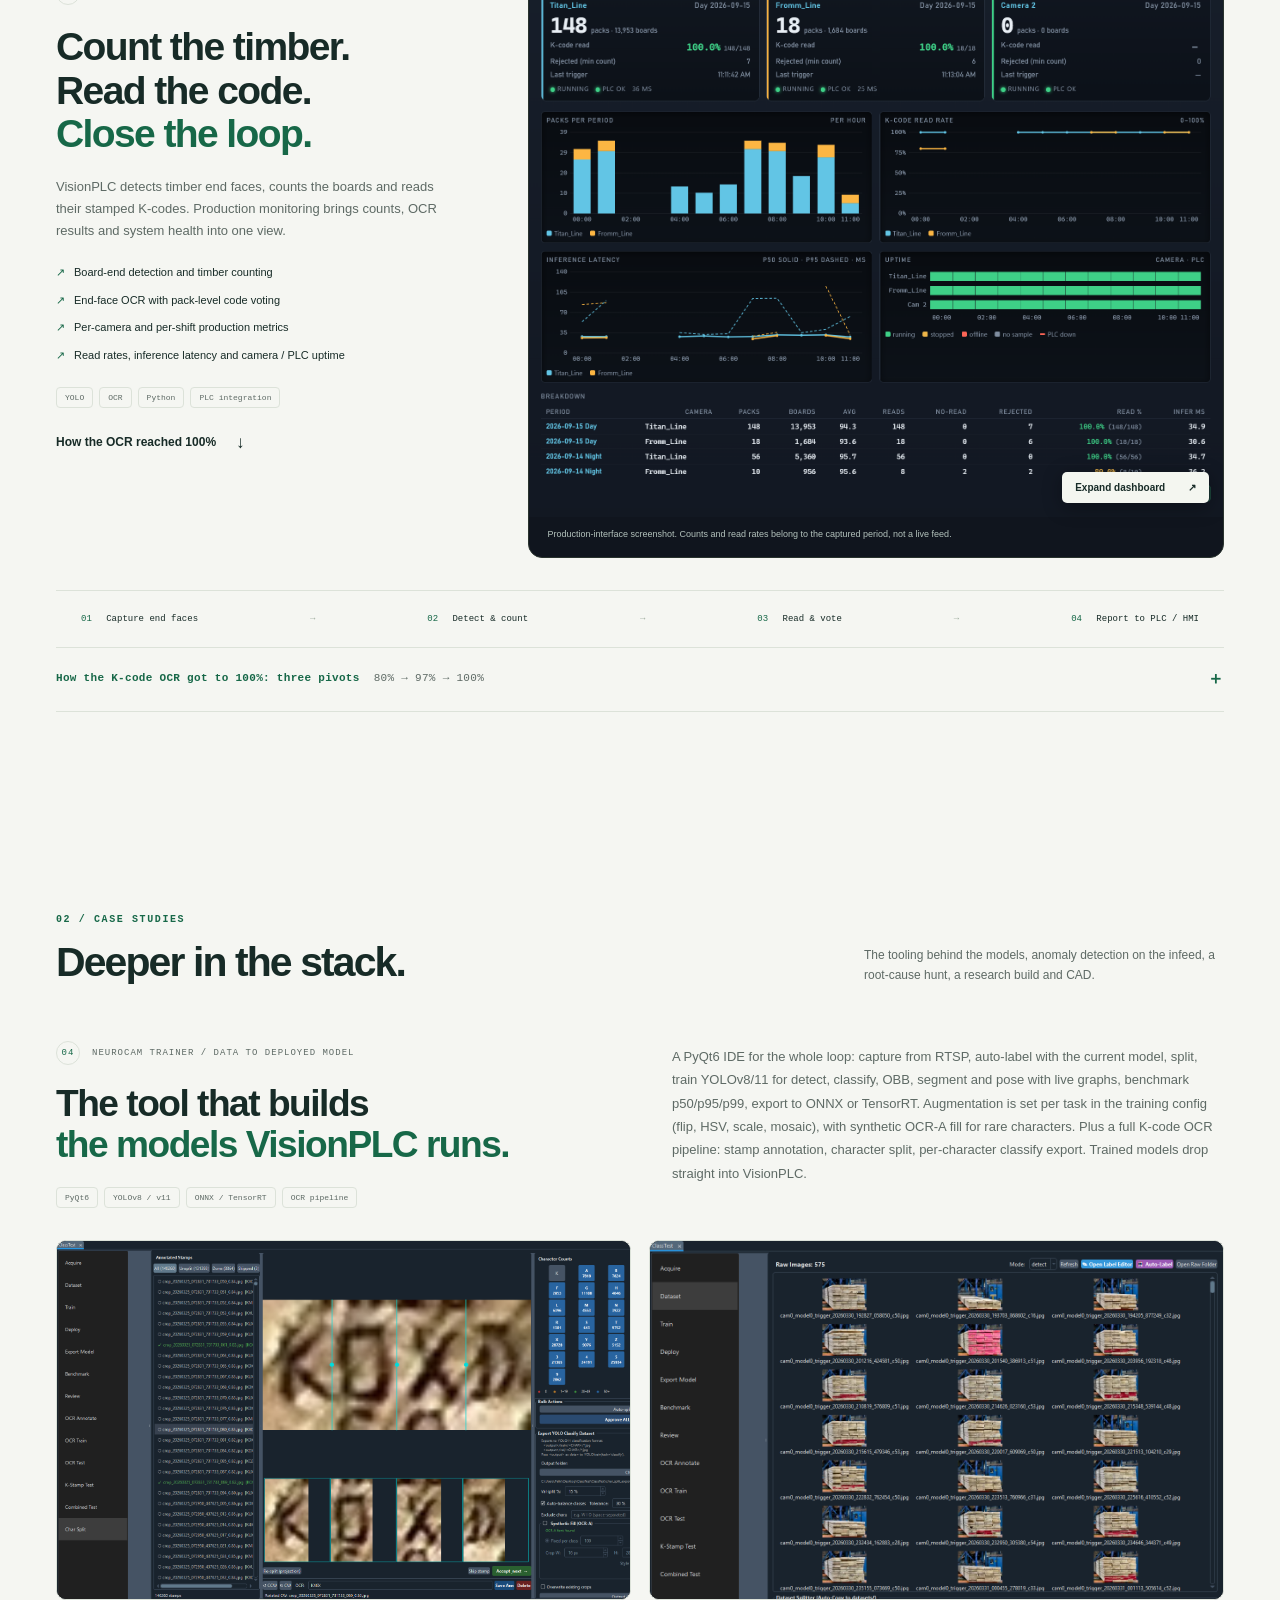
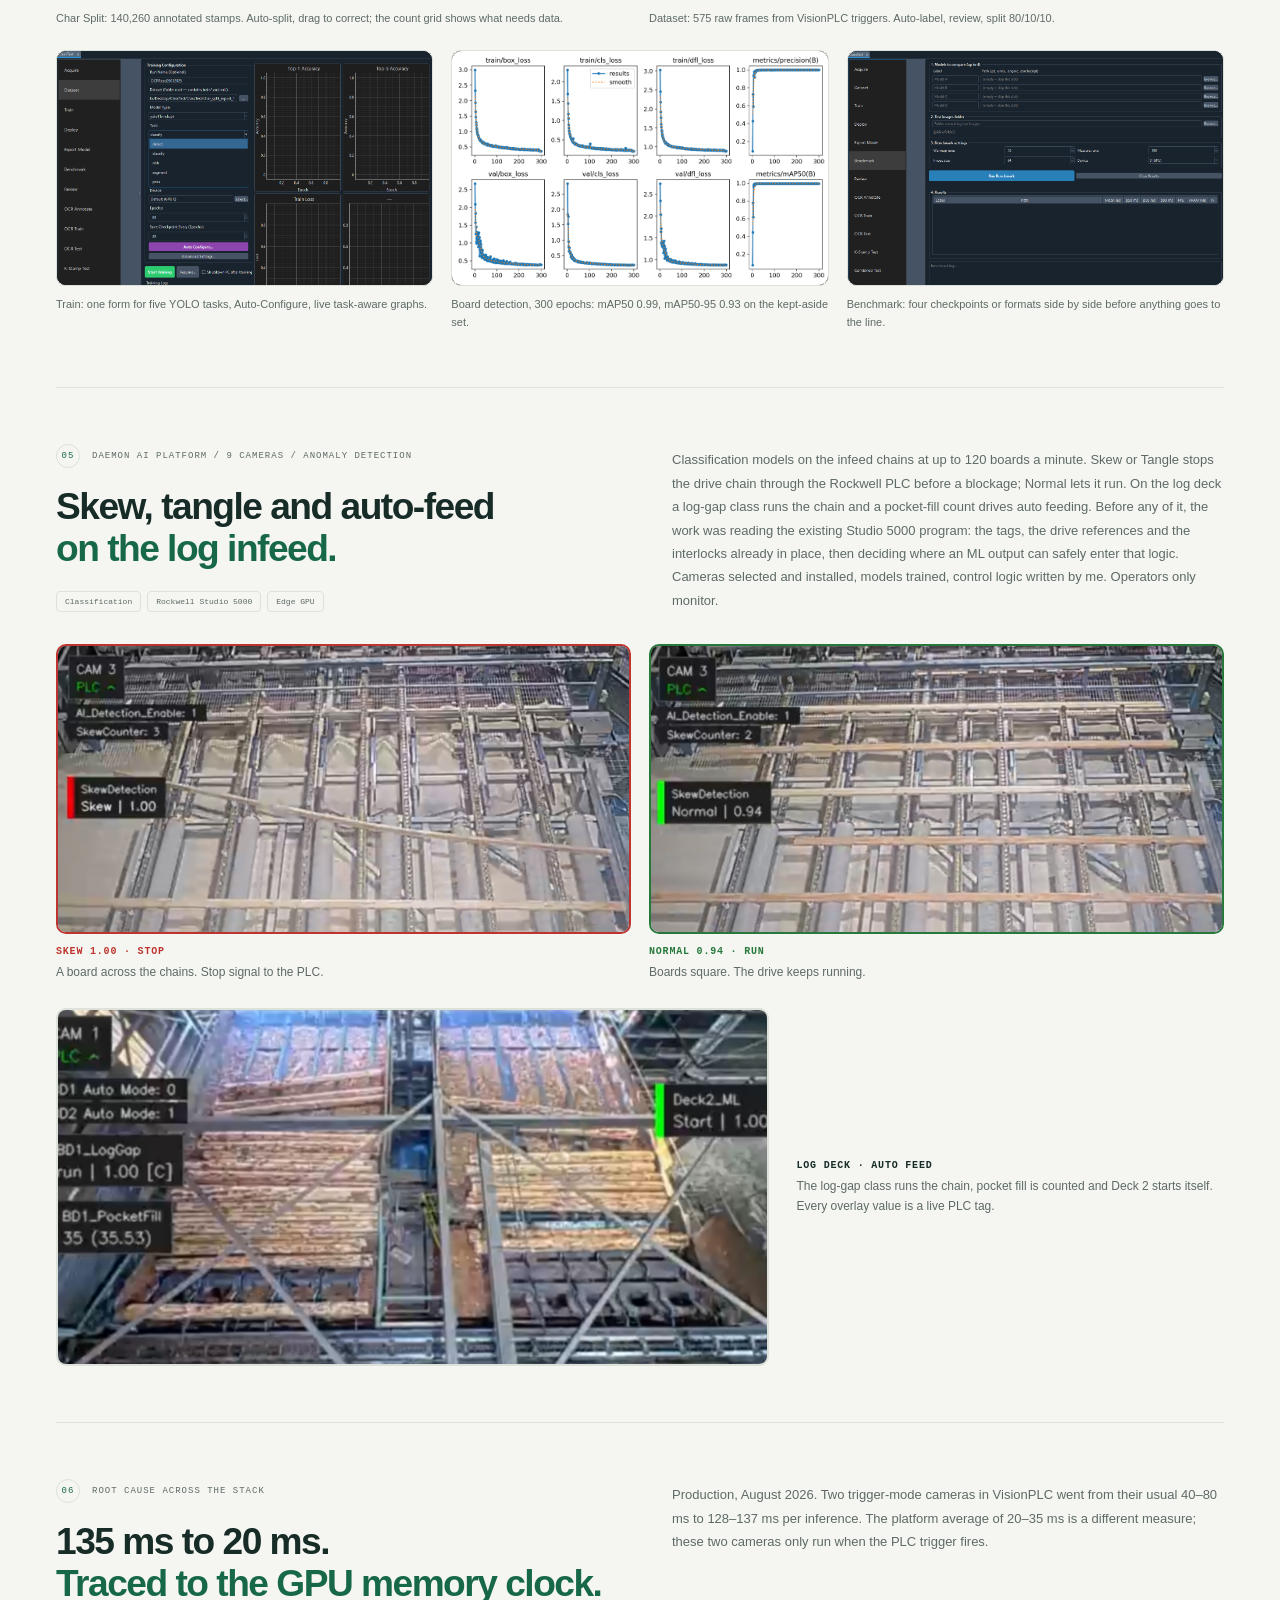
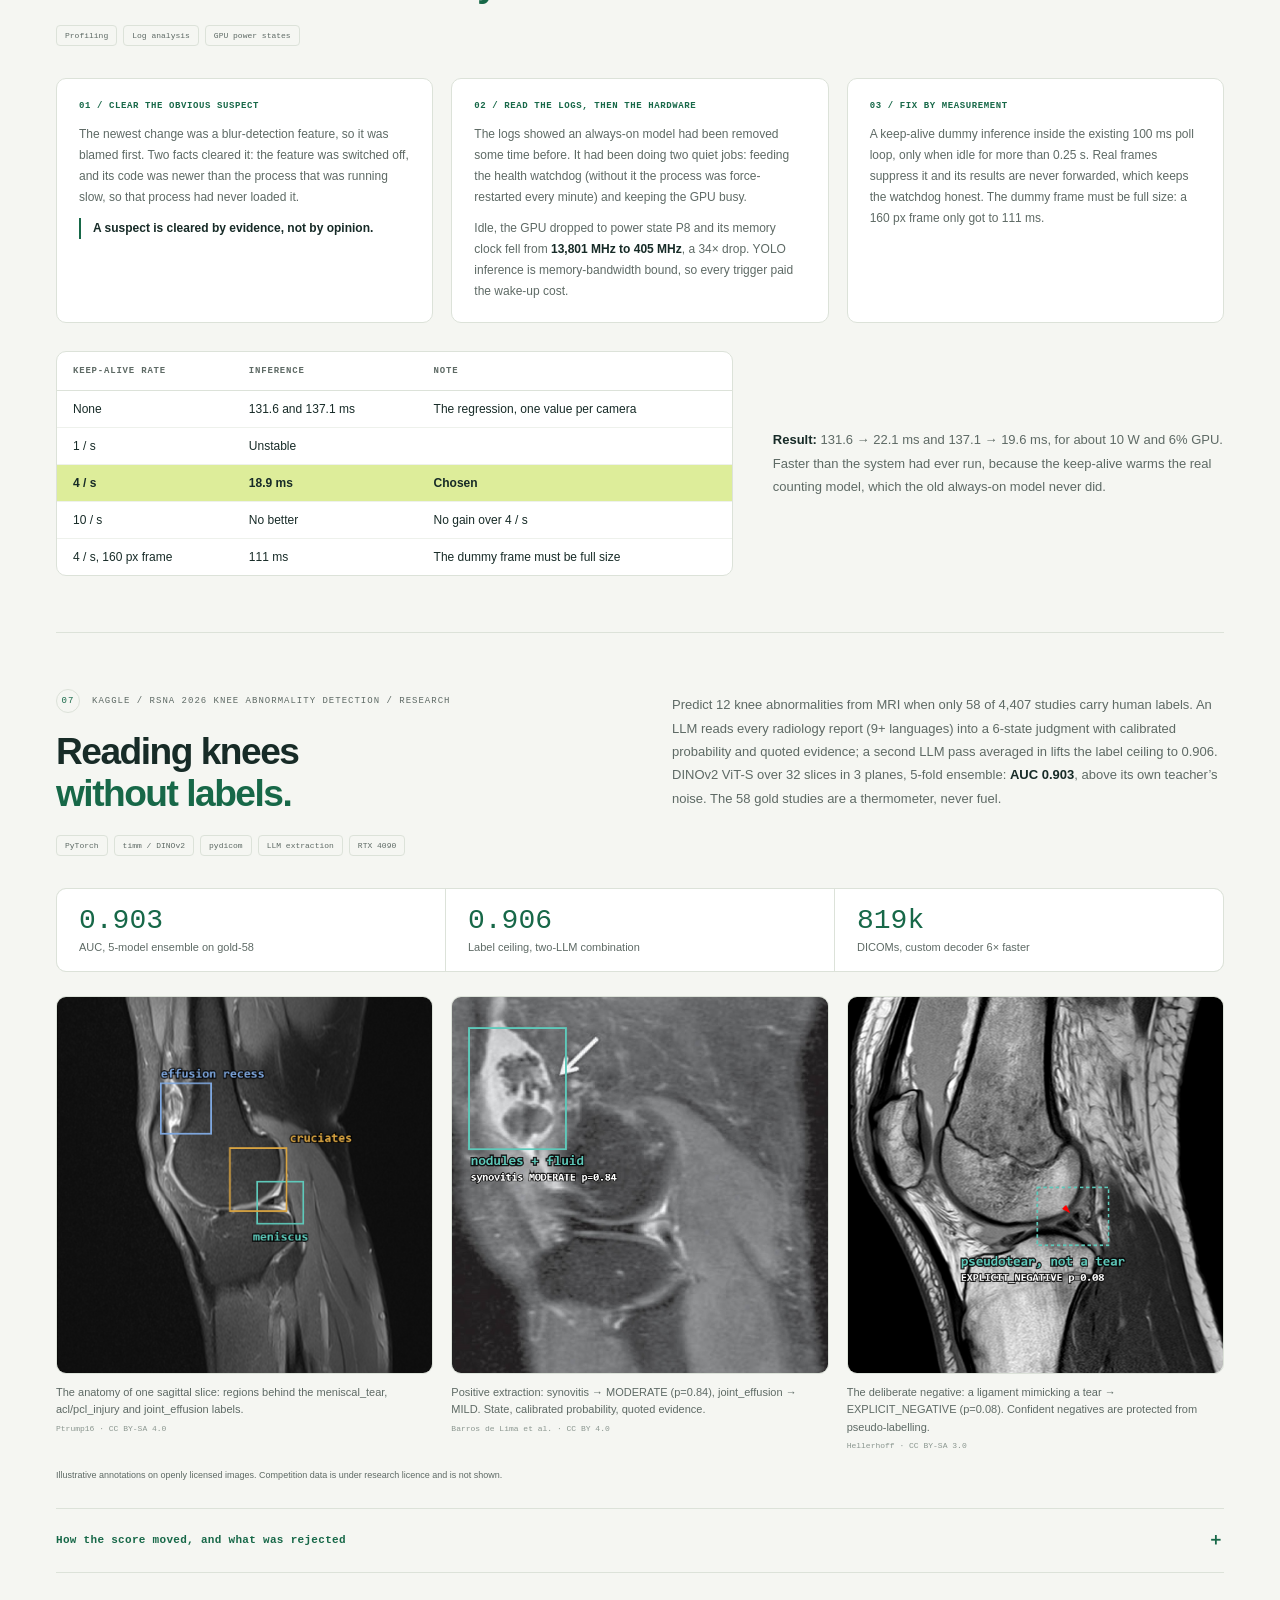
==== commit 68806148: "Autonomous haulage section: four failures in one row, the fixed run with a tick ROS 2 + Nav2 + Gazeb" ====
--- a/index.html
+++ b/index.html
@@ -14,9 +14,9 @@
   <meta name="twitter:card" content="summary_large_image">
   <link rel="canonical" href="https://felixhorobot.github.io/">
   <link rel="icon" href="favicon.svg" type="image/svg+xml">
-  <link rel="stylesheet" href="portfolio.css?v=2026-11-05d">
-  <script src="portfolio-data.js?v=2026-11-05d" defer></script>
-  <script src="portfolio.js?v=2026-11-05d" defer></script>
+  <link rel="stylesheet" href="portfolio.css?v=2026-11-05e">
+  <script src="portfolio-data.js?v=2026-11-05e" defer></script>
+  <script src="portfolio.js?v=2026-11-05e" defer></script>
 </head>
 <body>
   <a class="skip-link" href="#main">Skip to content</a>
@@ -25,7 +25,7 @@
       <a class="brand" href="#top" aria-label="Felix Ho, home"><span class="brand-mark" aria-hidden="true">fh<span>.</span></span><span>Felix Ho<span class="brand-caption">ENGINEERING PORTFOLIO</span></span></a>
       <button class="menu-toggle" type="button" aria-expanded="false" aria-controls="main-nav" hidden>Menu <span aria-hidden="true">＋</span></button>
       <nav id="main-nav" aria-label="Main navigation">
-        <a href="#turning">Motion planning</a><a href="#terrain">Terrain</a><a href="#machine-vision">VisionPLC</a><a href="#work">Selected work</a><a href="#case-studies">Case studies</a><a href="#approach">Approach</a><a href="#about">About</a><a class="nav-contact" href="#contact">Let’s talk <span aria-hidden="true">↗</span></a>
+        <a href="#turning">Motion planning</a><a href="#terrain">Terrain</a><a href="#autonomy">Autonomy</a><a href="#machine-vision">VisionPLC</a><a href="#work">Selected work</a><a href="#case-studies">Case studies</a><a href="#approach">Approach</a><a href="#about">About</a><a class="nav-contact" href="#contact">Let’s talk <span aria-hidden="true">↗</span></a>
       </nav>
     </div>
   </header>
@@ -193,6 +193,46 @@
       </details>
     </section>
 
+    <section id="autonomy" class="section shell case terrain-top" aria-labelledby="autonomy-heading">
+      <div class="case-head">
+        <div><p class="project-kicker"><span>NEW</span> AUTONOMOUS HAULAGE / ROS 2 + NAV2 + GAZEBO</p><h3 id="autonomy-heading">Four ways to fail,<br> <span>then 50 runs without a contact.</span></h3><div class="tags"><span>ROS 2 Jazzy</span><span>Nav2</span><span>Gazebo Harmonic</span><span>Hybrid A*</span><span>Residual RL (PPO)</span><span>ONNX Runtime C++</span><span>3D lidar</span></div></div>
+        <div class="case-copy">
+          <p>An autonomous haul truck in simulation. It drives the haul road and the ramp, avoids fallen boulders and a patrolling light vehicle, then reverses into the dump bay. The global planner is my own <strong>Hybrid A* Nav2 plugin</strong>, which respects the Ackermann turning limit. The controller is <strong>Regulated Pure Pursuit plus a residual PPO policy</strong>: the policy learns a bounded speed and curvature correction, is exported to ONNX and runs inside a C++ Nav2 controller plugin. Nav2’s collision monitor is the independent safety layer on the 3D lidar.</p>
+          <p>Each clip replays a recorded run (rosbag). Red dots are lidar obstacle points, purple is the local costmap and green is the plan. Each boulder is tagged with the range at which the lidar first saw it, and whether it reached the costmap.</p>
+        </div>
+      </div>
+      <div class="metric-row metric-row--4" role="list">
+        <div role="listitem"><strong>50 / 50</strong><span>Missions completed, 0 collisions (RPP 20, RL + safety 20, RL only 10)</span></div>
+        <div role="listitem"><strong>4 / 20 → 0 / 20</strong><span>Runs with a berm graze, after the buffer fix (RPP)</span></div>
+        <div role="listitem"><strong>≤ 0.092 m / 2.85°</strong><span>Parking error in the bay (spec 0.15 m / 3°)</span></div>
+        <div role="listitem"><strong>0.14 ms</strong><span>p99 policy inference in C++ (budget 5 ms at 50 Hz)</span></div>
+      </div>
+
+      <p class="turn-row-label">BEFORE · FOUR FAILURES, EACH REPLAYED WITH THE OLD SETTING</p>
+      <div class="turn-grid ahs-fails">
+        <figure class="turn-view"><video src="assets/ahs/fail-1-boulder.mp4" poster="assets/ahs/fail-1-boulder.jpg" width="960" height="540" autoplay muted loop playsinline preload="metadata" aria-label="Failure 1: the truck drives into a boulder on the ramp that never entered the costmap"></video><figcaption><b>1 · HITS A BOULDER</b>The costmap’s 2 m height limit (world frame) drops every point on the ramp. The lidar sees the boulder at 30 m, but it never reaches the costmap.</figcaption></figure>
+        <figure class="turn-view"><video src="assets/ahs/fail-2-safety.mp4" poster="assets/ahs/fail-2-safety.jpg" width="960" height="540" autoplay muted loop playsinline preload="metadata" aria-label="Failure 2: same bug with the safety layer on, the truck still touches the boulder"></video><figcaption><b>2 · SAFETY LAYER ON, STILL TOUCHES</b>Same bug with the collision monitor on. The plan still drives through the boulder, and the truck touches it at 0.5 m/s.</figcaption></figure>
+        <figure class="turn-view"><video src="assets/ahs/fail-3-berm.mp4" poster="assets/ahs/fail-3-berm.jpg" width="960" height="540" autoplay muted loop playsinline preload="metadata" aria-label="Failure 3: the swerve around a boulder grazes the road berm"></video><figcaption><b>3 · GRAZES THE BERM</b>The planner kept a 1.5 m buffer around boulders but only 0.3 m from the berm, so the swerve squeezed the truck into the berm.</figcaption></figure>
+        <figure class="turn-view"><video src="assets/ahs/fail-4-parking.mp4" poster="assets/ahs/fail-4-parking.jpg" width="960" height="540" autoplay muted loop playsinline preload="metadata" aria-label="Failure 4: the truck cannot satisfy the yaw tolerance and recovery pushes it into the bay wall"></video><figcaption><b>4 · PARKING FAILS</b>Nav2’s 0.04 rad yaw tolerance is tighter than an Ackermann reverse can finish, so the recovery manoeuvre pushes the truck into the bay wall (3.2 m, 42° off).</figcaption></figure>
+      </div>
+
+      <p class="turn-row-label ahs-after-label">AFTER · ALL FIXES, SAME SEED AS CLIP 3</p>
+      <div class="ahs-after">
+        <figure class="turn-view"><div class="ahs-tick-wrap"><video src="assets/ahs/after-all-fixes.mp4" poster="assets/ahs/after-all-fixes.jpg" width="960" height="540" autoplay muted loop playsinline preload="metadata" aria-label="After all fixes: the truck avoids both boulders and the light vehicle, then parks in the bay with no contact"></video><span class="ahs-tick" aria-hidden="true"><svg viewBox="0 0 48 48"><path d="M12 25l8 8 16-17"/></svg></span></div><figcaption><b>RL RESIDUAL + SAFETY LAYER · 0 CONTACTS</b>Avoids both boulders and the light vehicle, then reverses into the bay: 0.09 m / 2.8° from the goal.</figcaption></figure>
+      </div>
+
+      <p class="turn-row-label">WHAT I CHANGED, AND WHAT IT BOUGHT</p>
+      <ol class="step-cards step-cards--6">
+        <li><b>01 / Costmap height</b><p>Nav2’s obstacle layer has its own <strong>2 m height limit in the world frame</strong>, and the ramp sits 4–9 m up. Height filtering now happens in the lidar filter, in the truck frame. This fixes clips 1 and 2.</p></li>
+        <li><b>02 / Lidar self-occlusion</b><p>The placeholder cab box hid the lidar’s low forward rings. With the detailed truck body, boulders are now seen at <strong>28–30 m</strong>.</p></li>
+        <li><b>03 / Balanced buffers</b><p>Obstacle inflation went from 1.5 m to 1.0 m, which leaves room on the berm side of a swerve. Berm grazes: <strong>4/20 → 0/20 (RPP), 1/20 → 0/20 (RL)</strong>. This fixes clip 3.</p></li>
+        <li><b>04 / Parking acceptance</b><p>The truck now parks to the spec (&lt; 0.15 m, &lt; 3°, stopped 3 s) instead of chasing Nav2’s tighter goal check. Every run finishes within <strong>0.092 m / 2.85°</strong>. This fixes clip 4.</p></li>
+        <li><b>05 / Residual RL</b><p>PPO learns a bounded correction on top of Pure Pursuit. It runs as ONNX in a C++ Nav2 plugin, at <strong>0.06 ms p50 and 0.14 ms p99</strong>. Missions are <strong>14% faster</strong> (155 s vs 181 s), still with 0 collisions.</p></li>
+        <li><b>06 / Hybrid A* plugin</b><p>The planner is curvature-limited to the Ackermann turn. Planning takes <strong>11 ms median and 20 ms p95</strong> on the mine map, and every smoothed segment stays within the steering limit.</p></li>
+      </ol>
+      <p class="media-note">Personal project in simulation: ROS 2 Jazzy and Gazebo Harmonic in WSL2, run headless at twice real time for evaluation. The clips are replayed from rosbags at ×10, and ×80 while the truck stands still. Same seeds for every configuration.</p>
+    </section>
+
     <section id="work" class="section shell" aria-labelledby="work-heading">
       <div class="section-heading"><div><p class="eyebrow">01 / SELECTED SYSTEMS</p><h2 id="work-heading">Built for the real world.</h2></div><p>Not just a model or a dashboard.<br> The complete path from measurement to operator insight.</p></div>
       <article id="machine-vision" class="feature feature-platform" aria-labelledby="machine-vision-heading">
--- a/portfolio.css
+++ b/portfolio.css
@@ -603,3 +603,14 @@
 .step-cards--6{grid-template-columns:repeat(3,1fr)}
 @media (max-width:850px){.terrain-main{grid-template-columns:1fr}.step-cards--6{grid-template-columns:1fr 1fr}}
 @media (max-width:600px){.terrain-pair,.step-cards--6{grid-template-columns:1fr}}
+
+/* Autonomous haulage: four failures in one row, the fixed run below with a tick */
+.ahs-fails .turn-view video{border-color:#ef4444}
+.ahs-after-label{margin-top:26px;color:#15803d}
+.ahs-after{display:grid;grid-template-columns:minmax(0,880px);justify-content:center;margin-bottom:30px}
+.ahs-after .turn-view video{border:3px solid #22c55e}
+.ahs-tick-wrap{position:relative}
+.ahs-tick{position:absolute;top:-34px;right:-70px;width:96px;height:96px;border-radius:50%;background:#22c55e;box-shadow:0 6px 18px rgba(21,128,61,.35);display:grid;place-items:center;border:4px solid var(--white,#fff)}
+.ahs-tick svg{width:58px;height:58px;fill:none;stroke:#fff;stroke-width:6;stroke-linecap:round;stroke-linejoin:round}
+.ahs-after figcaption{font-size:12px}
+@media (max-width:600px){.ahs-tick{width:60px;height:60px;top:-12px;right:-8px;border-width:3px}.ahs-tick svg{width:36px;height:36px}}
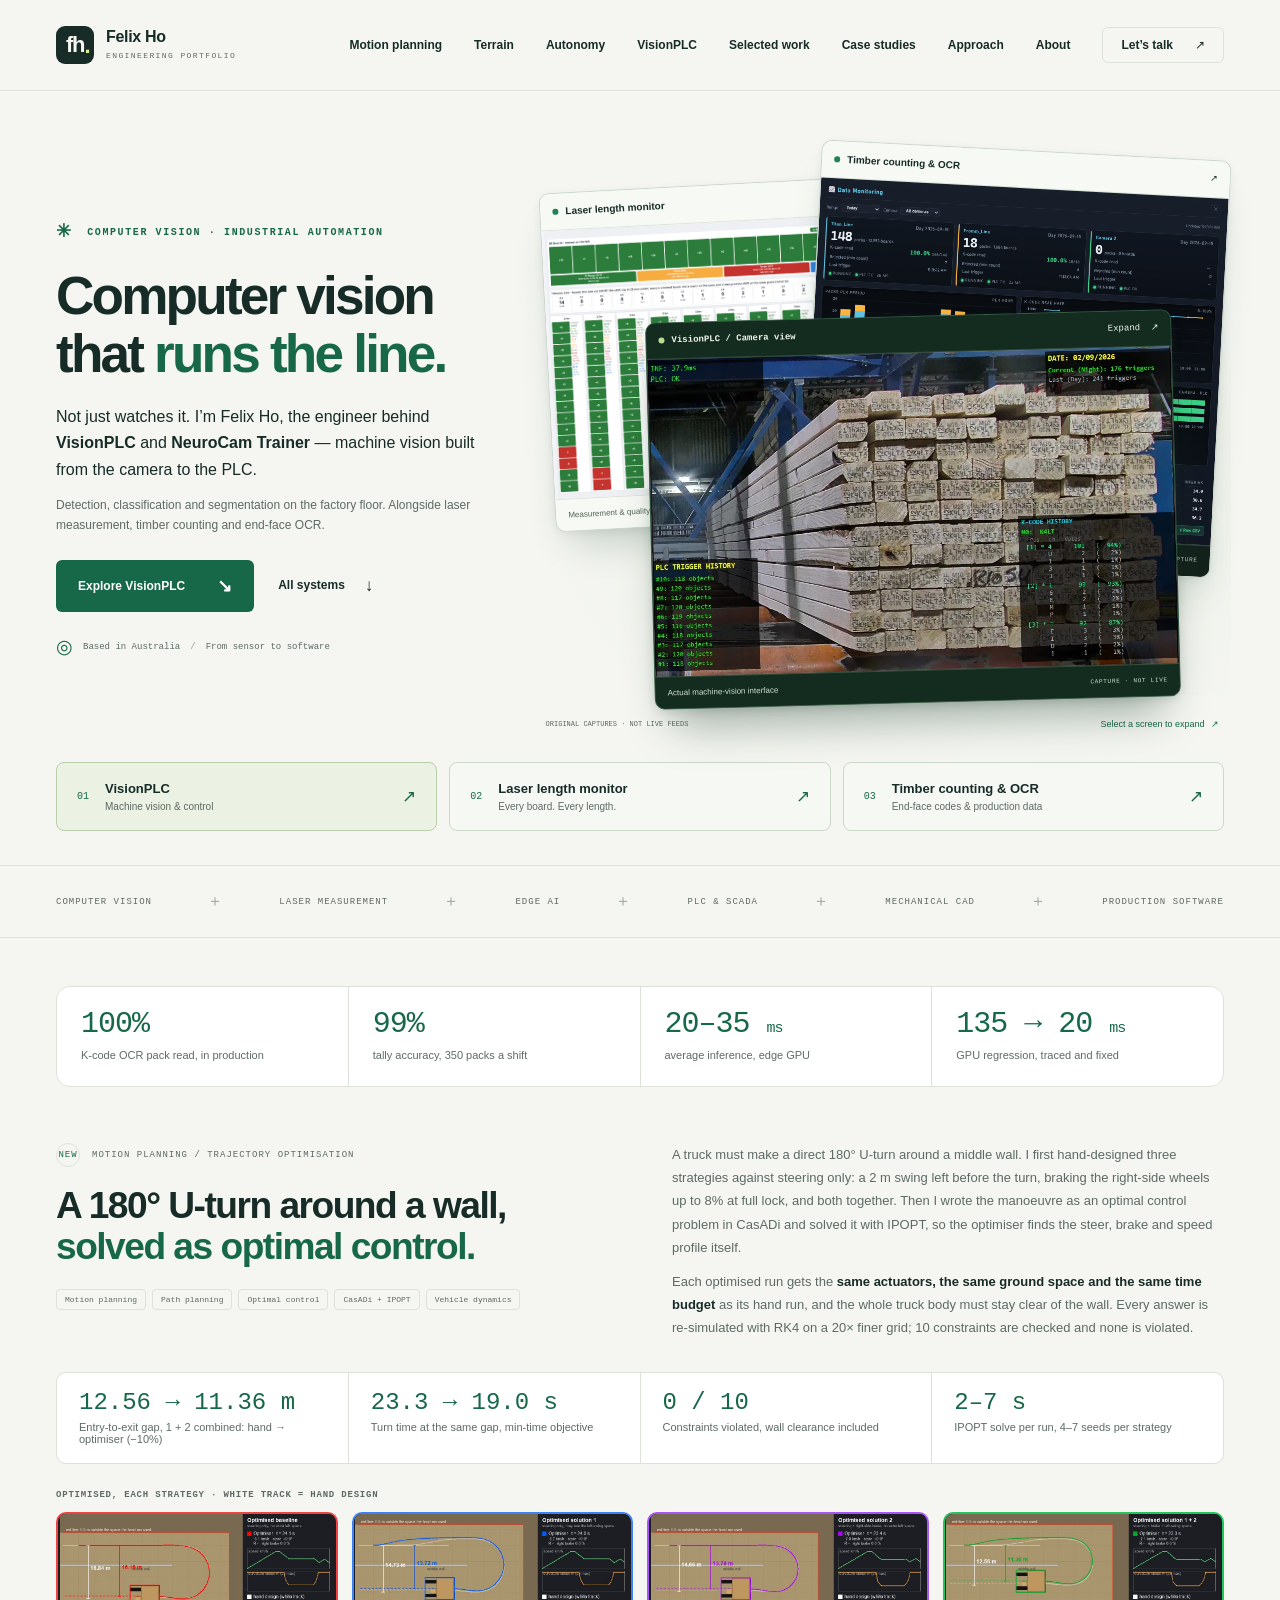
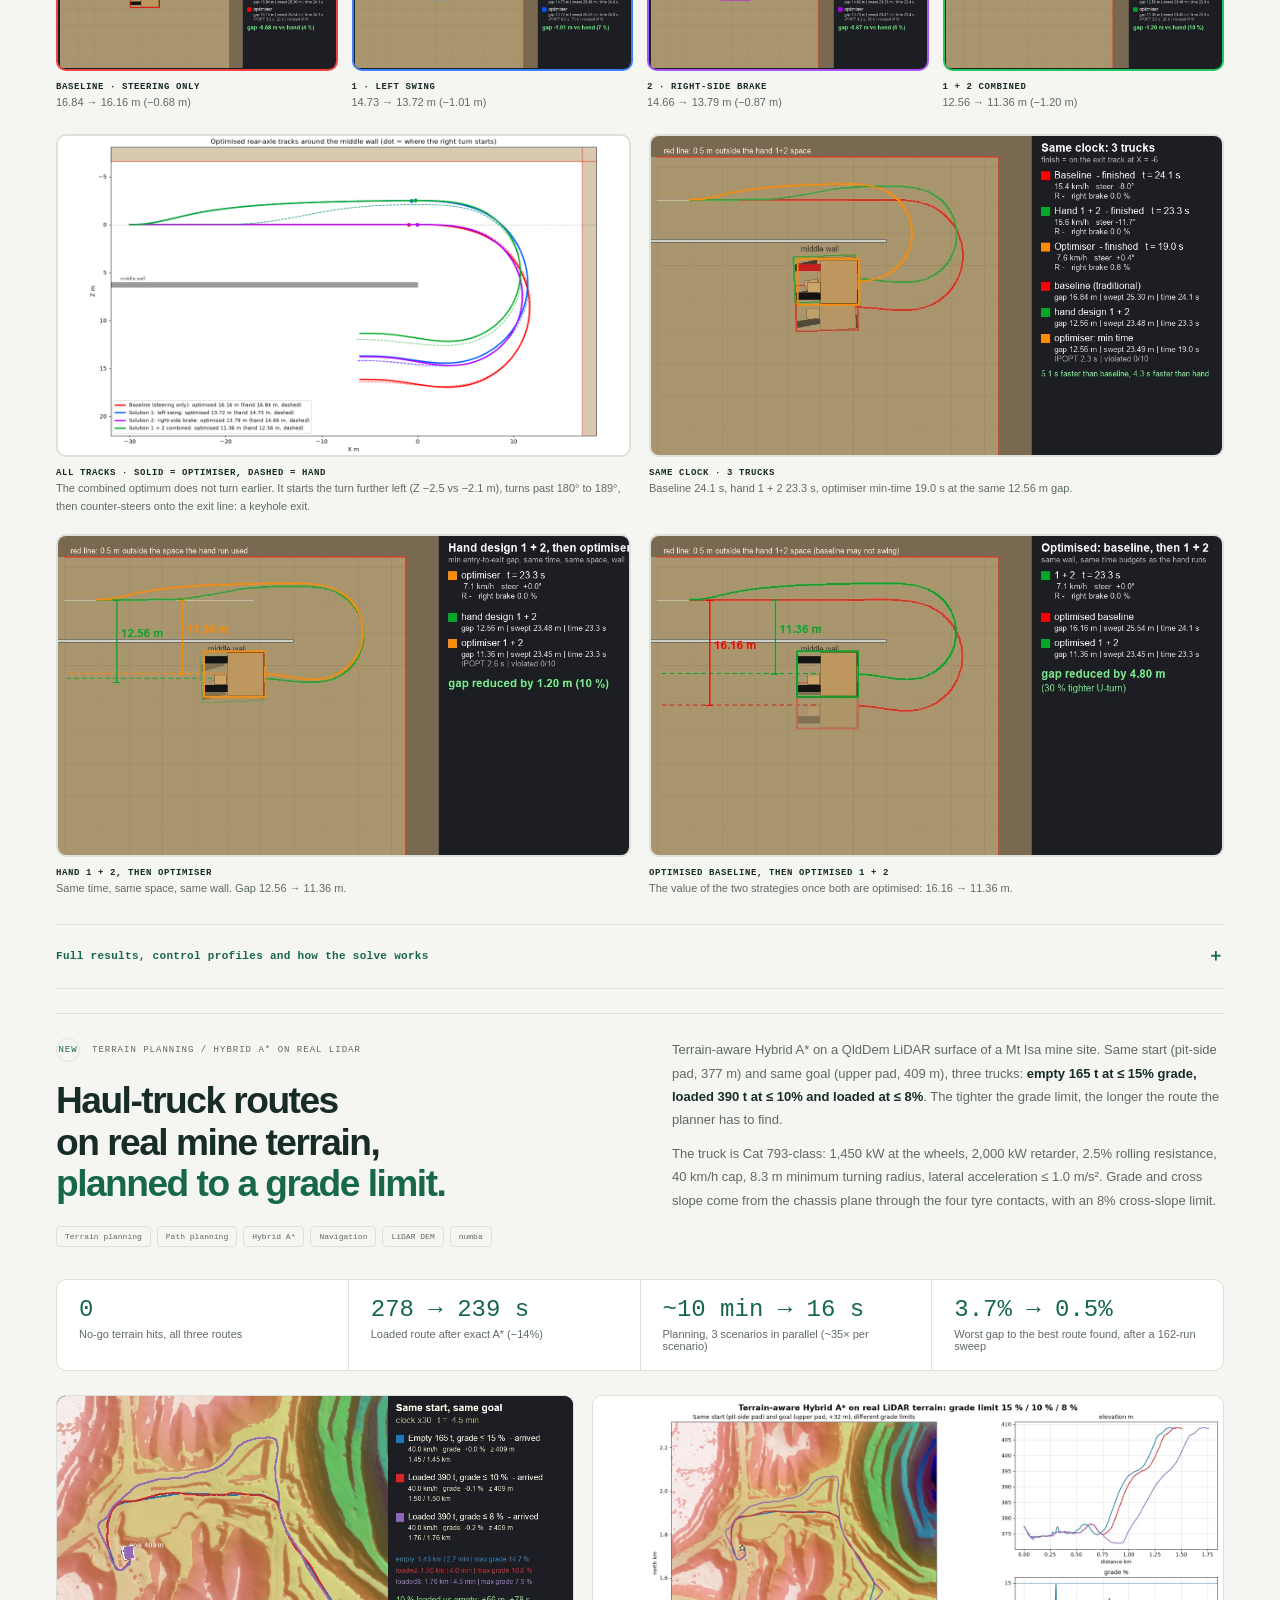
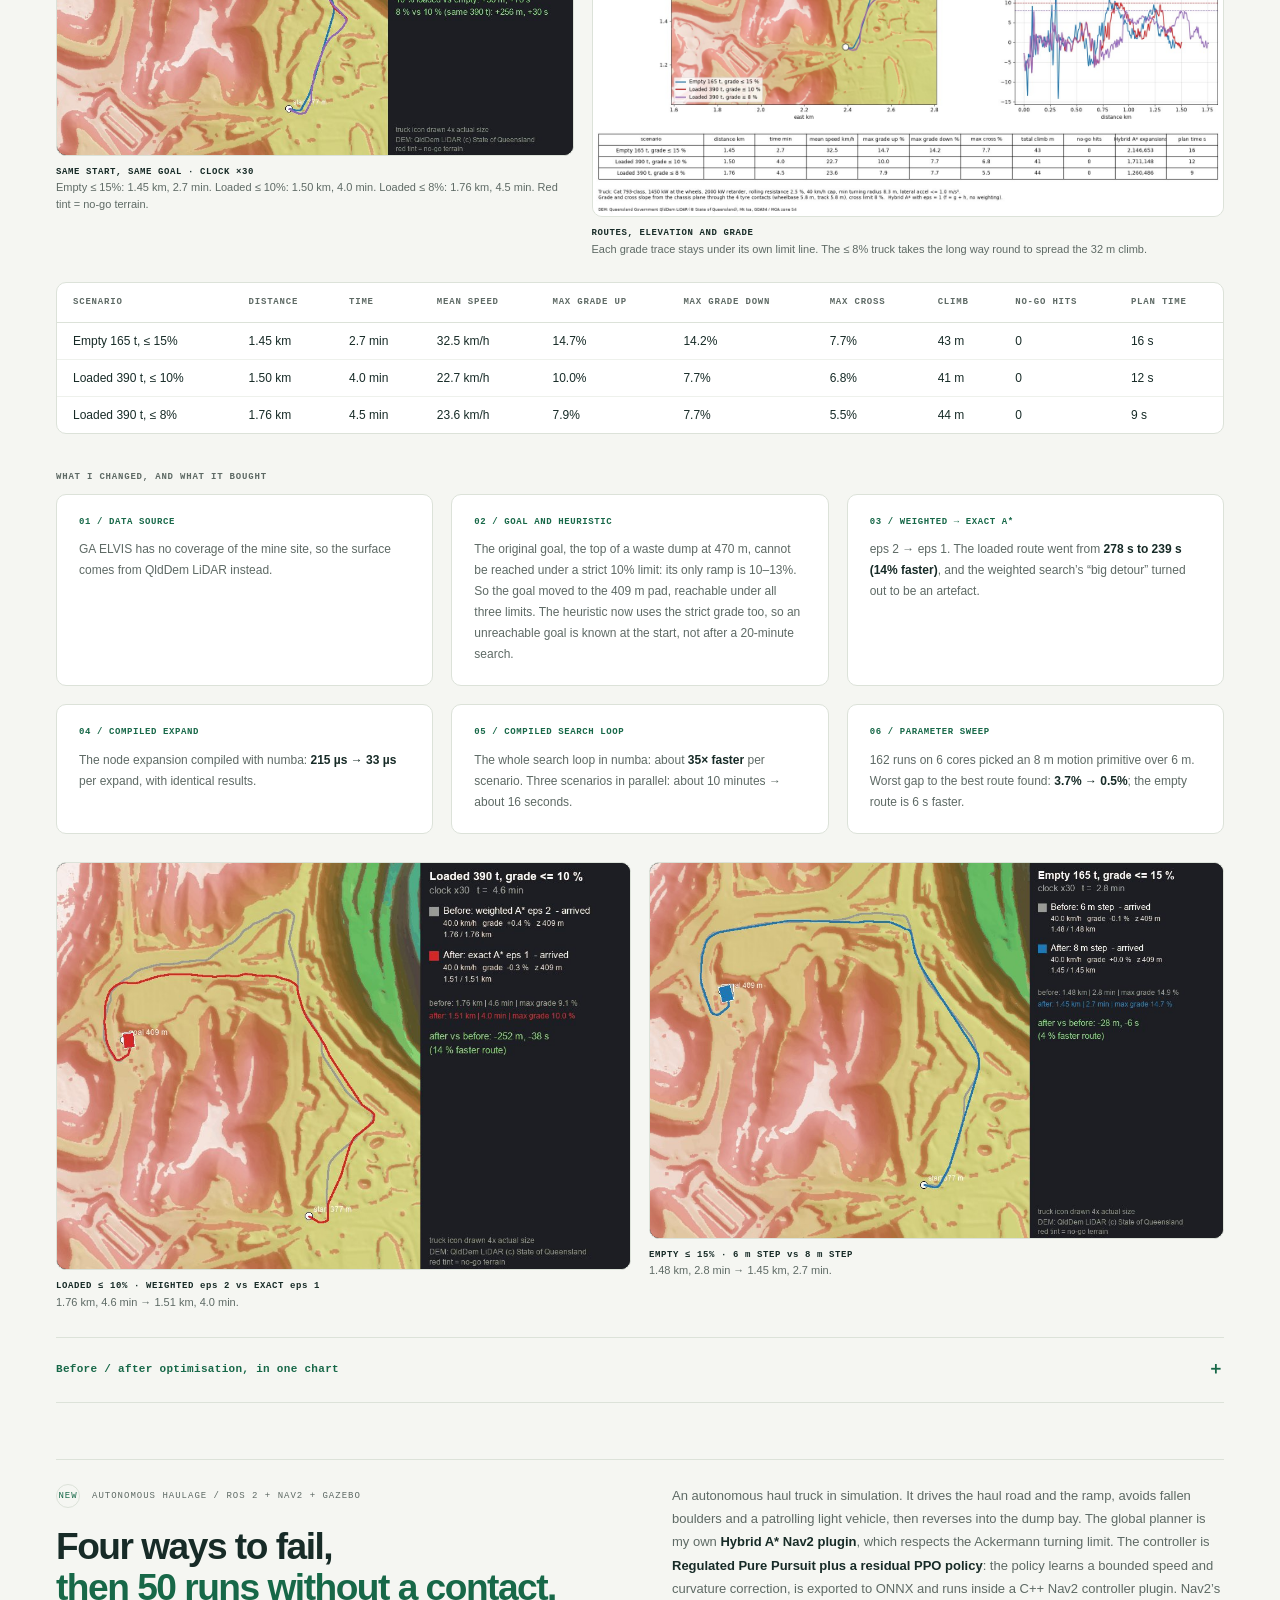
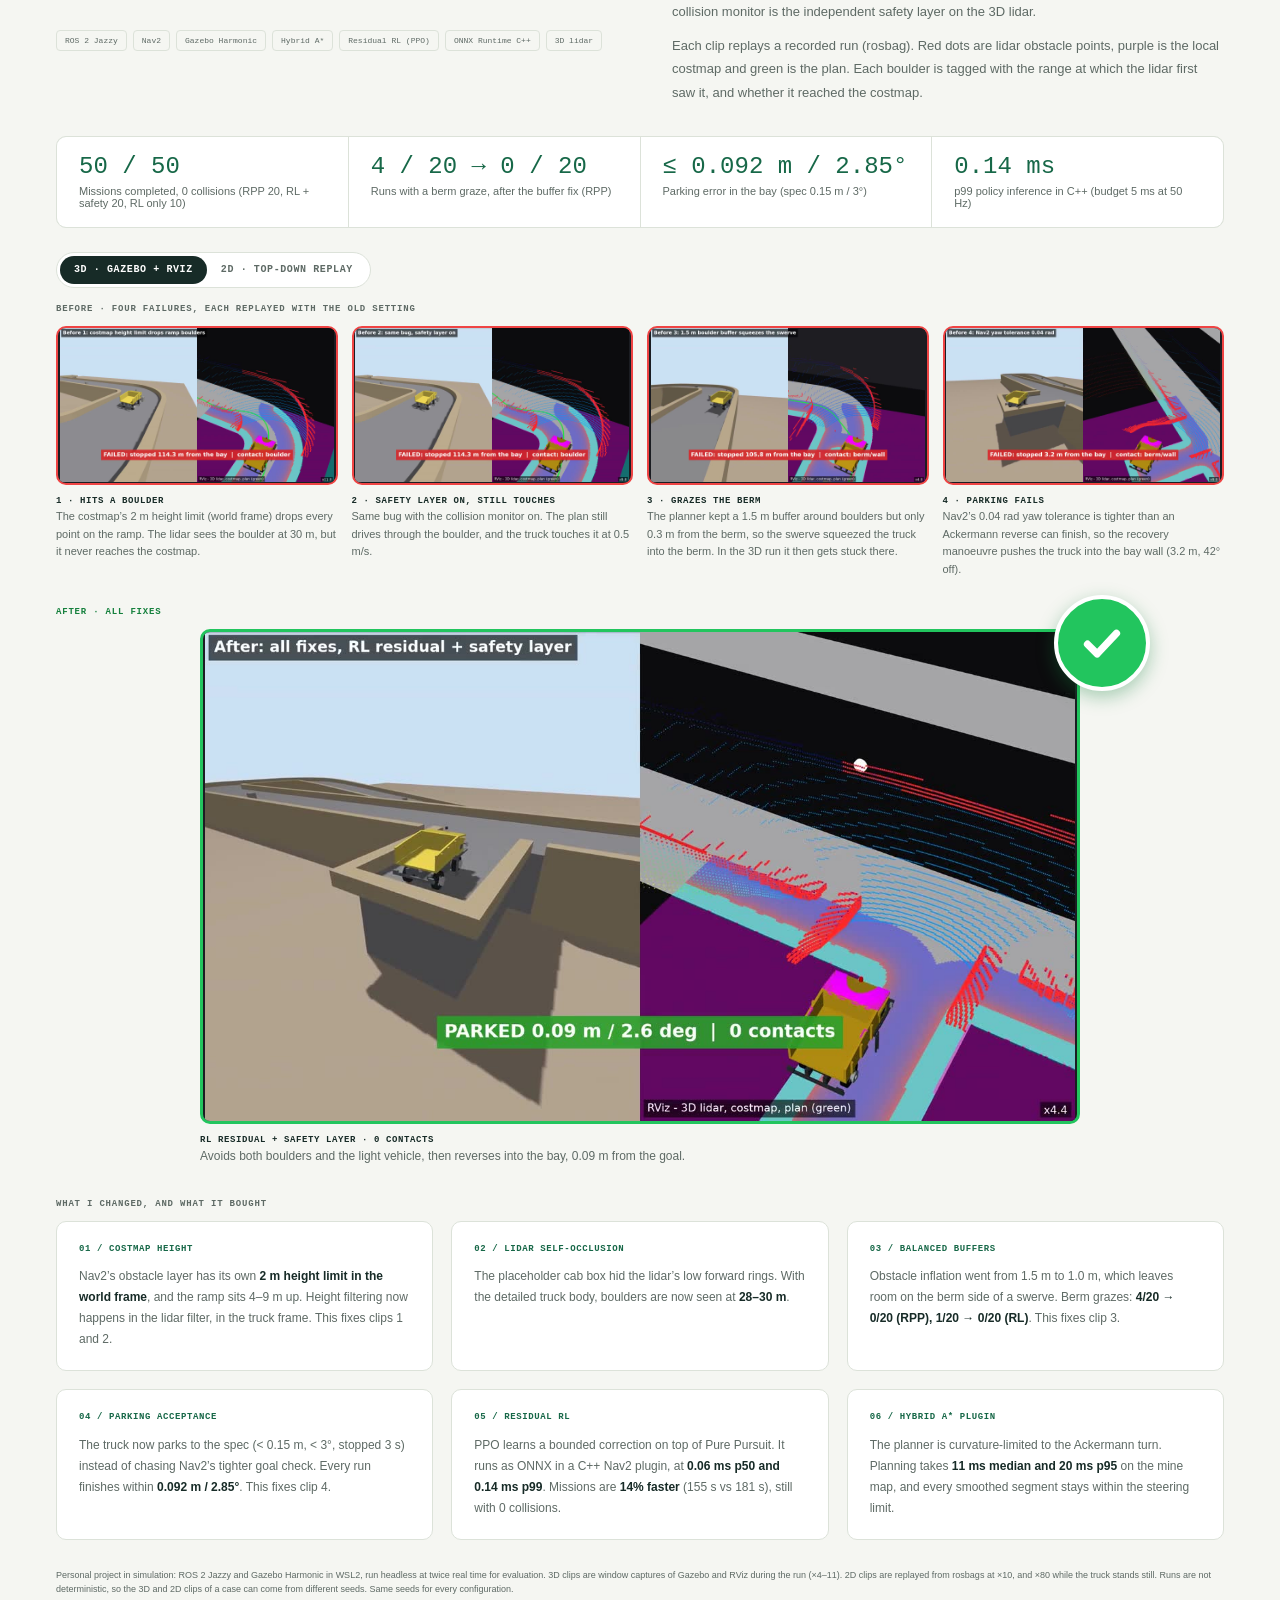
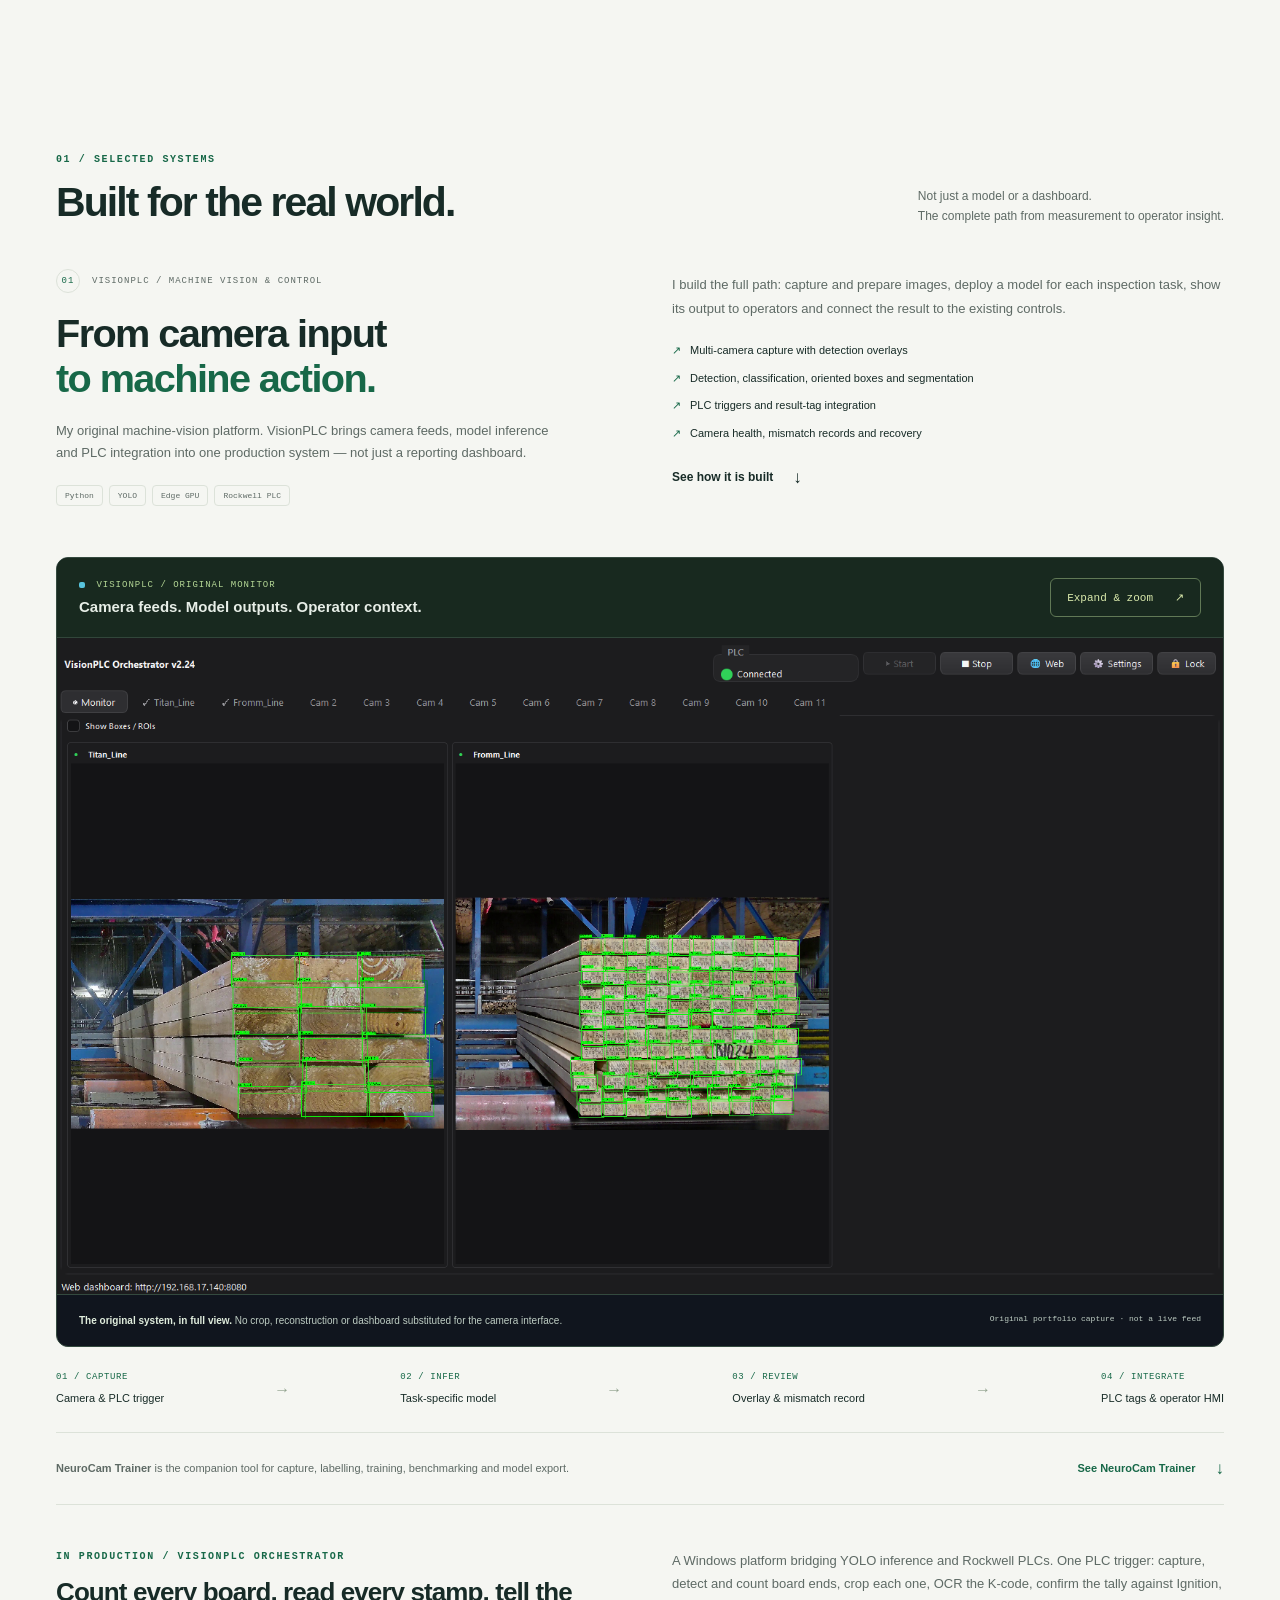
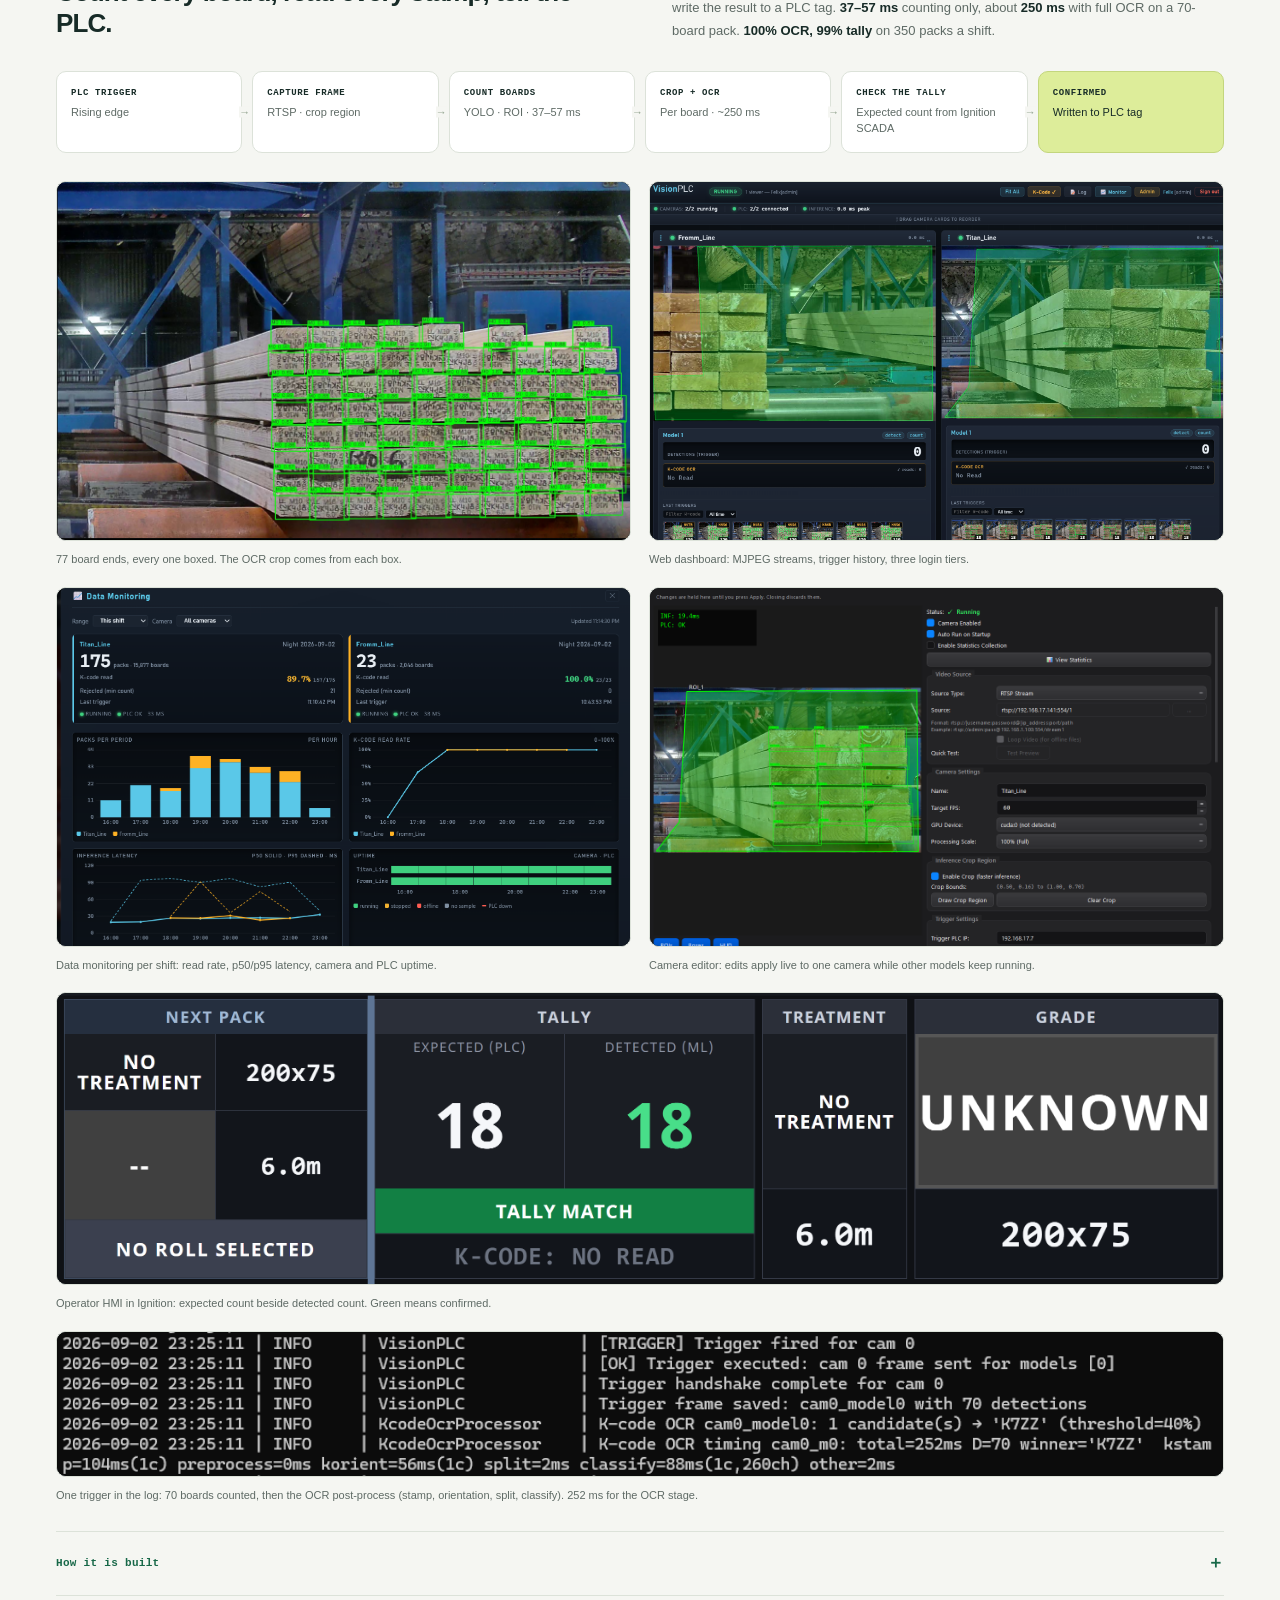
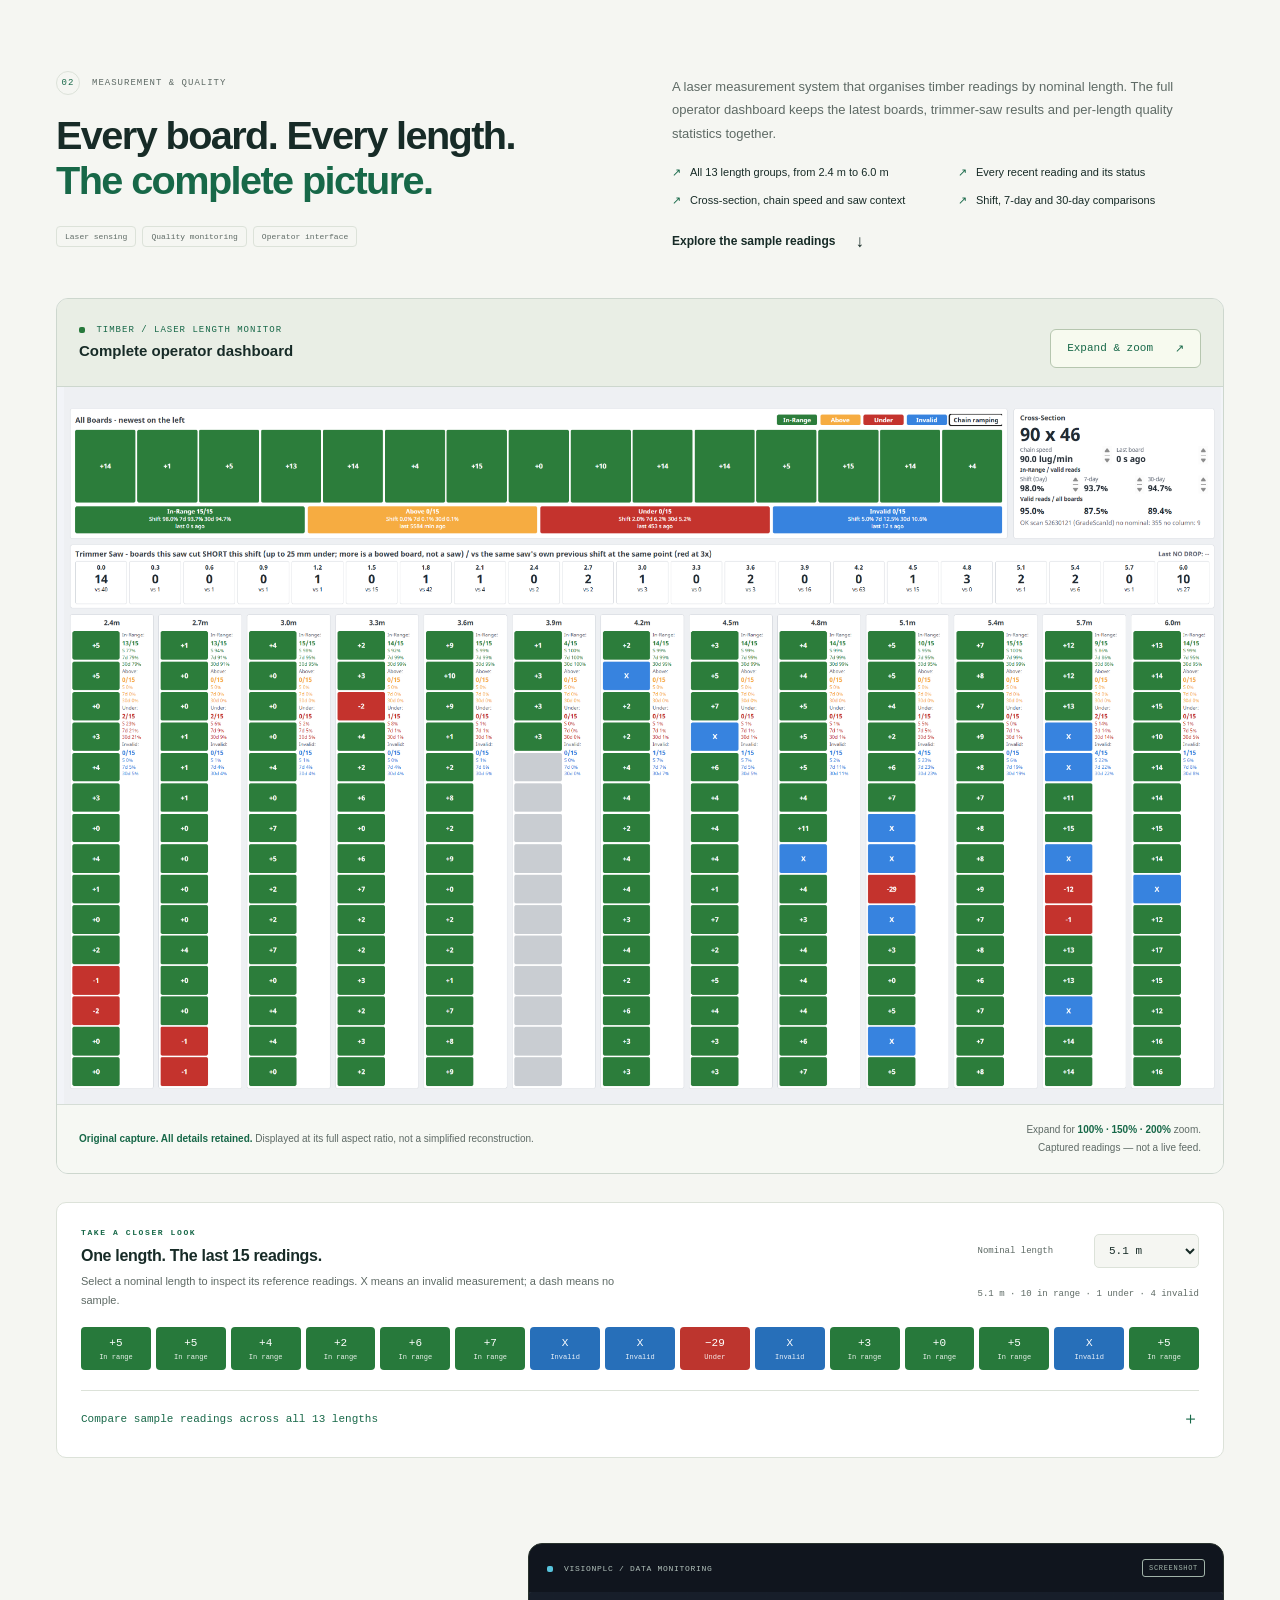
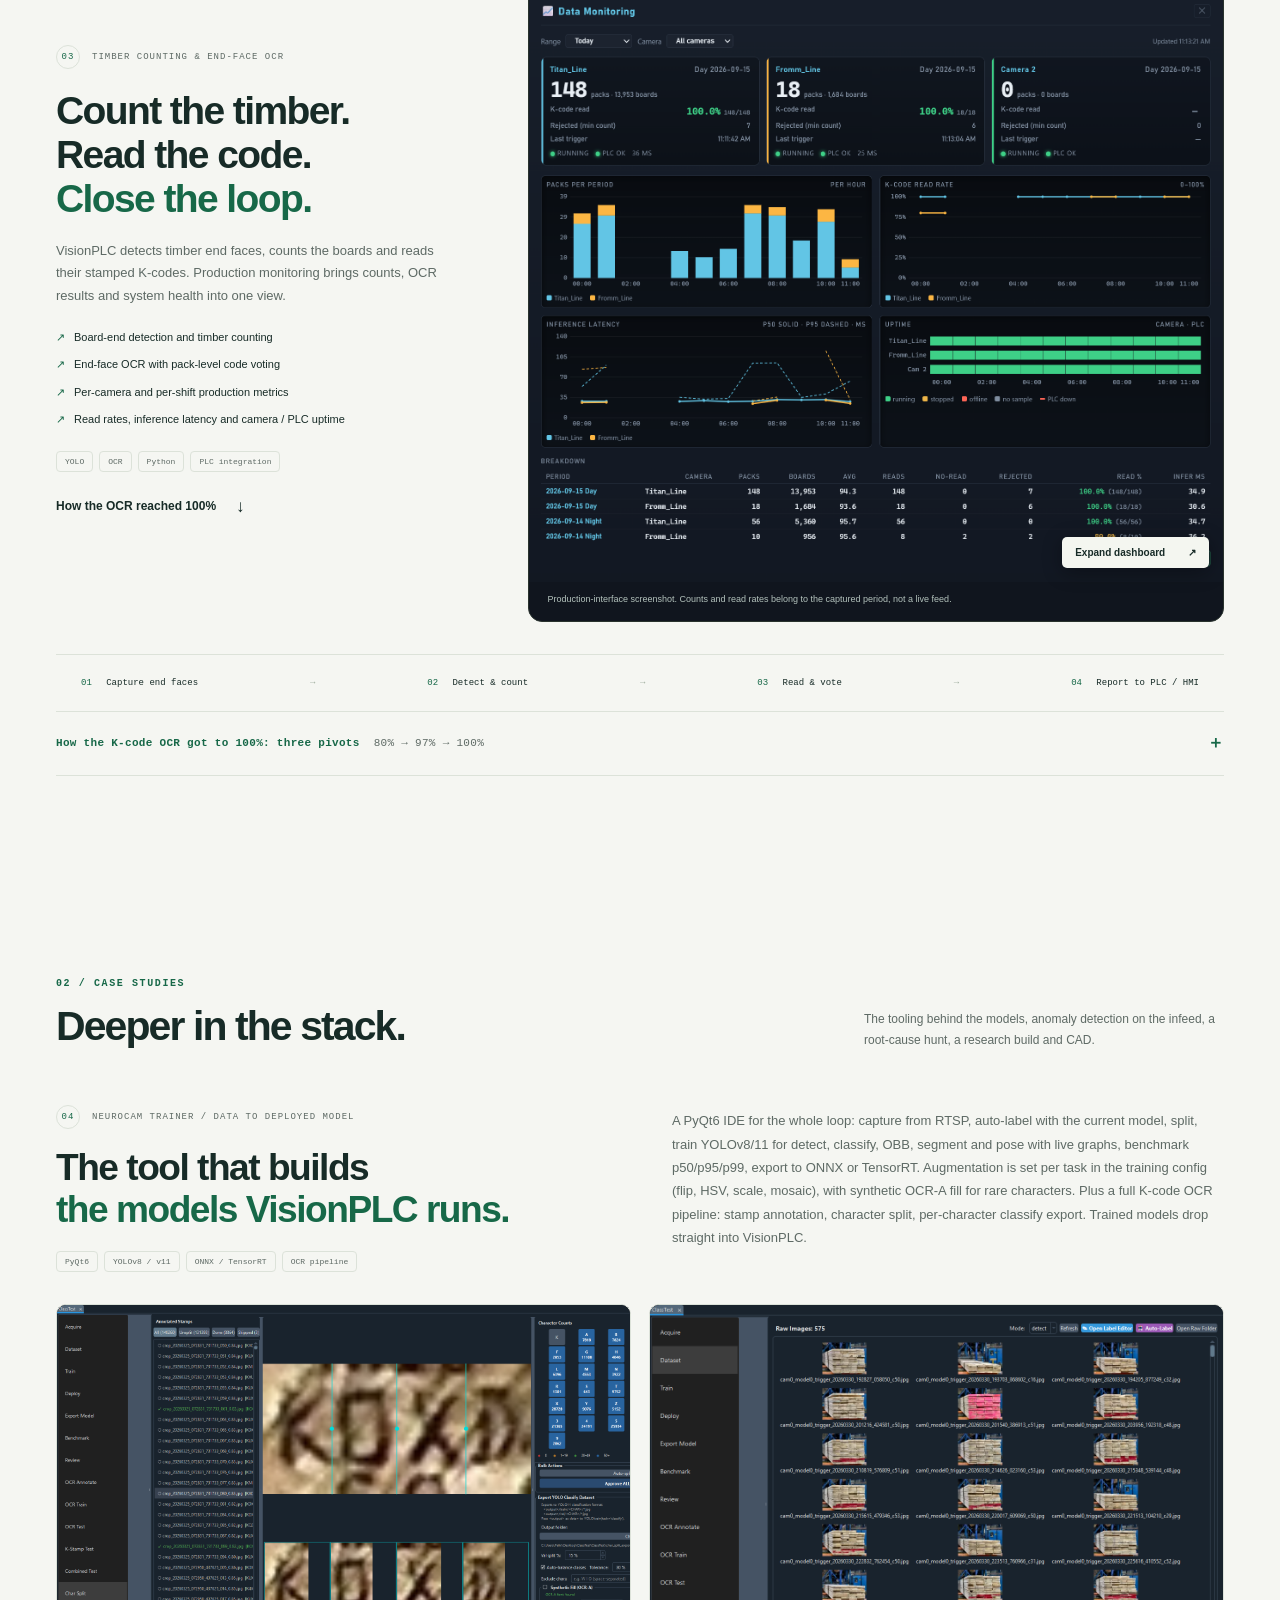
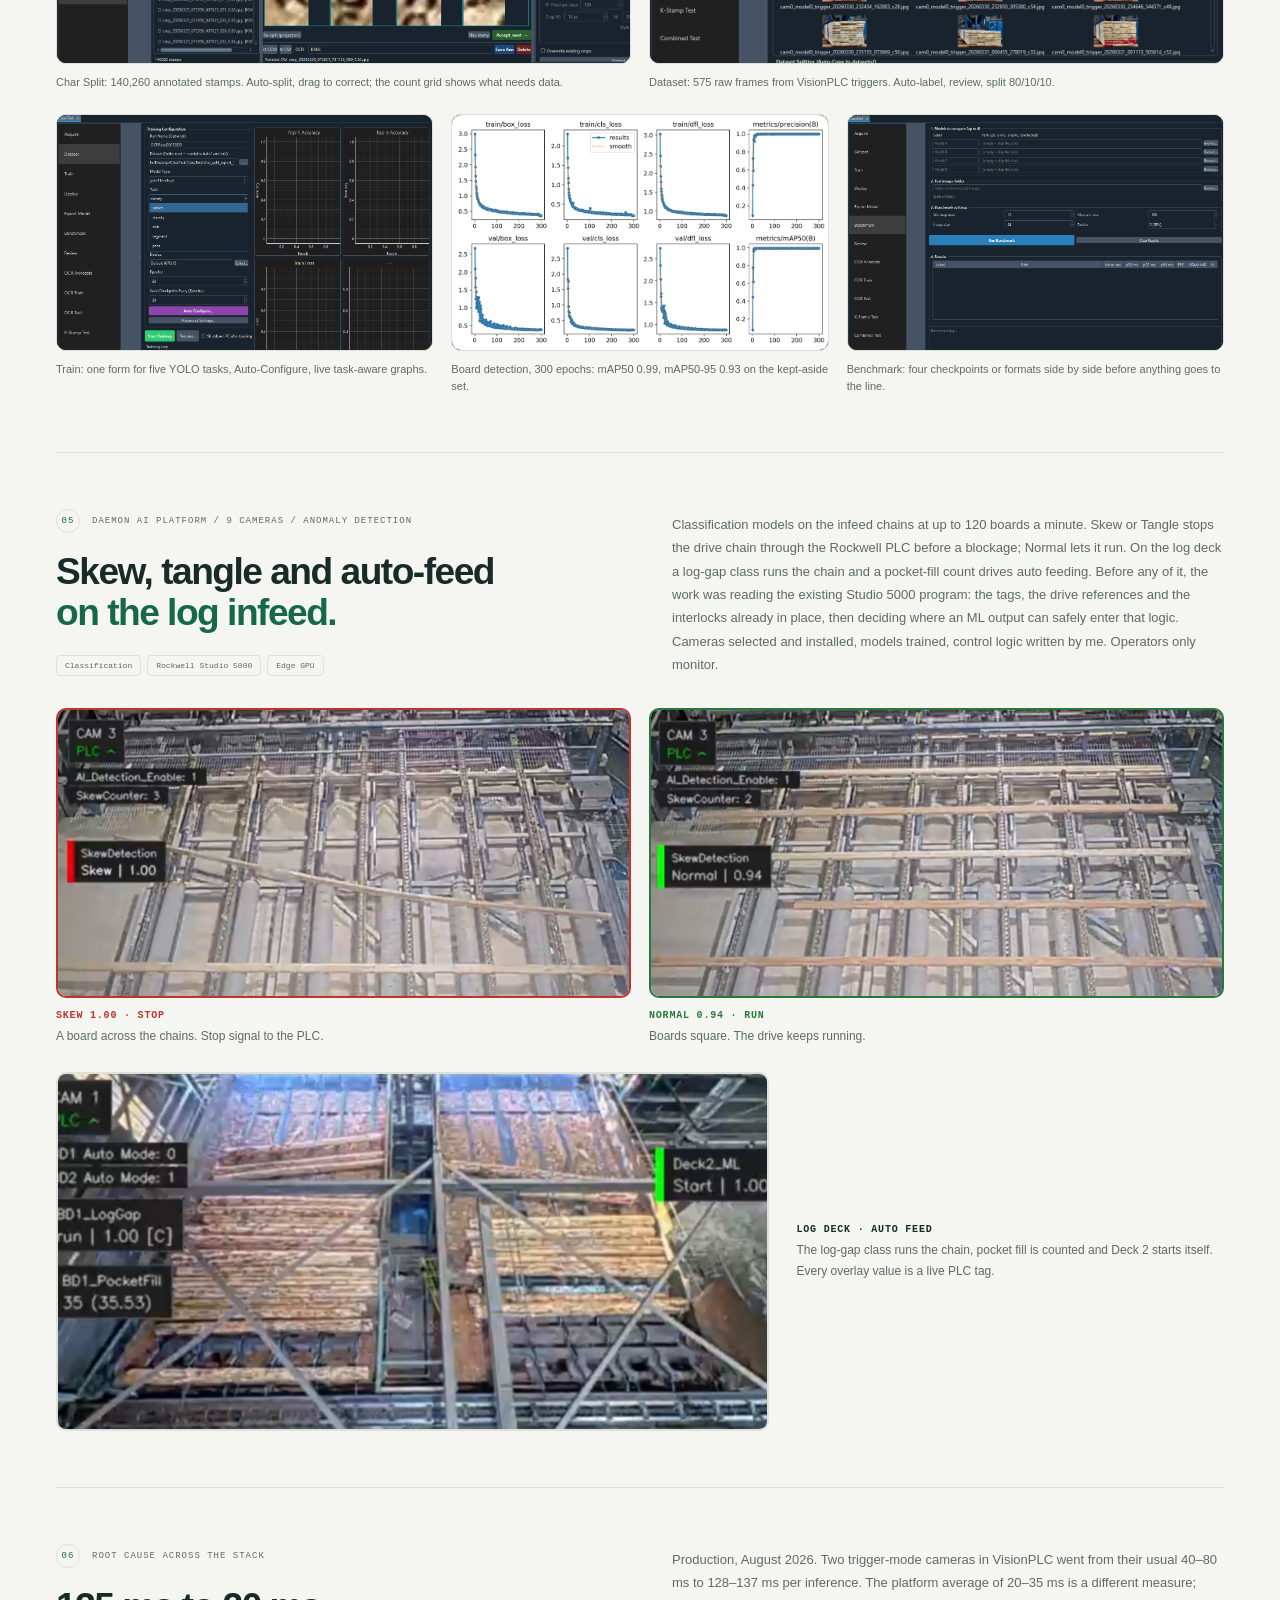
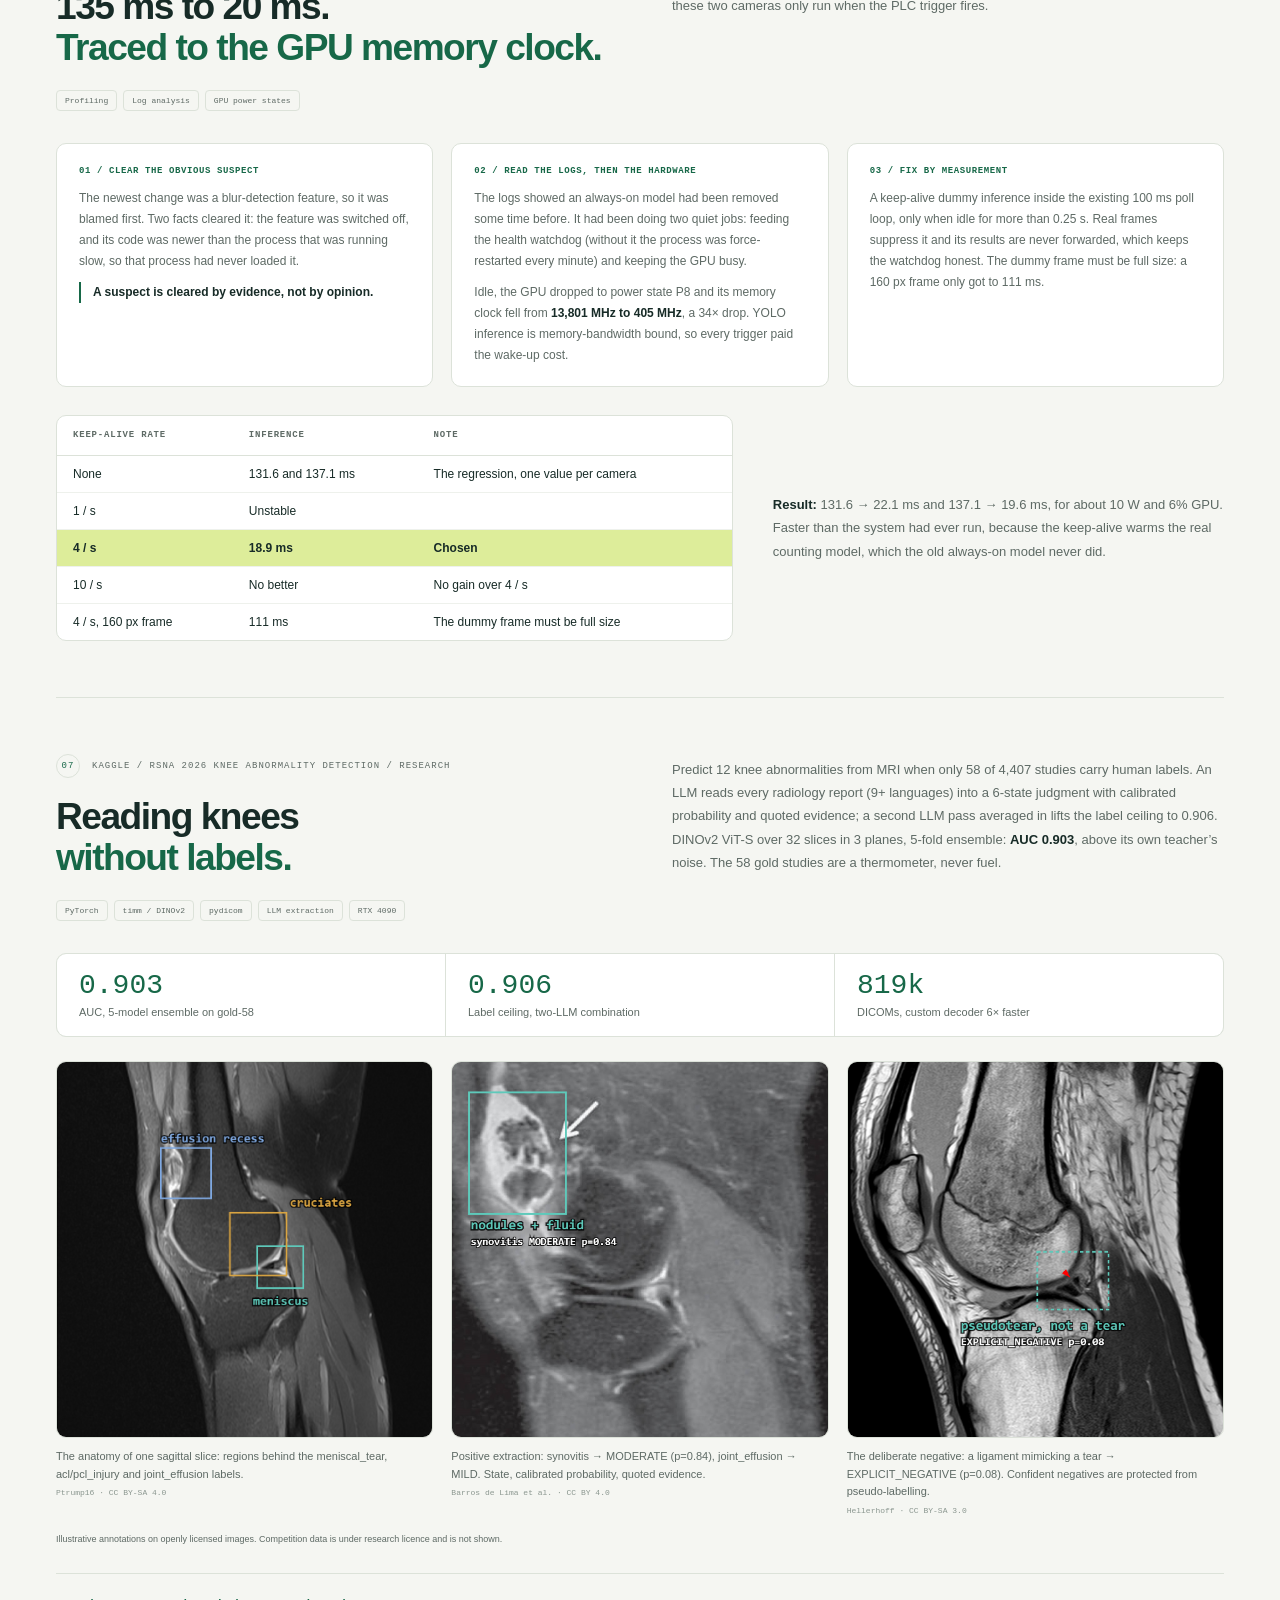
==== commit 09ea0370: "Autonomy section: 3D clips by default (Gazebo chase camera + RViz), one-click switch to the 2D top-d" ====
--- a/index.html
+++ b/index.html
@@ -14,9 +14,9 @@
   <meta name="twitter:card" content="summary_large_image">
   <link rel="canonical" href="https://felixhorobot.github.io/">
   <link rel="icon" href="favicon.svg" type="image/svg+xml">
-  <link rel="stylesheet" href="portfolio.css?v=2026-11-05e">
-  <script src="portfolio-data.js?v=2026-11-05e" defer></script>
-  <script src="portfolio.js?v=2026-11-05e" defer></script>
+  <link rel="stylesheet" href="portfolio.css?v=2026-11-05f">
+  <script src="portfolio-data.js?v=2026-11-05f" defer></script>
+  <script src="portfolio.js?v=2026-11-05f" defer></script>
 </head>
 <body>
   <a class="skip-link" href="#main">Skip to content</a>
@@ -208,17 +208,18 @@
         <div role="listitem"><strong>0.14 ms</strong><span>p99 policy inference in C++ (budget 5 ms at 50 Hz)</span></div>
       </div>
 
+      <div class="ahs-view" role="group" aria-label="Clip view"><button type="button" aria-pressed="true" data-view="3d">3D · Gazebo + RViz</button><button type="button" aria-pressed="false" data-view="2d">2D · top-down replay</button></div>
       <p class="turn-row-label">BEFORE · FOUR FAILURES, EACH REPLAYED WITH THE OLD SETTING</p>
       <div class="turn-grid ahs-fails">
-        <figure class="turn-view"><video src="assets/ahs/fail-1-boulder.mp4" poster="assets/ahs/fail-1-boulder.jpg" width="960" height="540" autoplay muted loop playsinline preload="metadata" aria-label="Failure 1: the truck drives into a boulder on the ramp that never entered the costmap"></video><figcaption><b>1 · HITS A BOULDER</b>The costmap’s 2 m height limit (world frame) drops every point on the ramp. The lidar sees the boulder at 30 m, but it never reaches the costmap.</figcaption></figure>
-        <figure class="turn-view"><video src="assets/ahs/fail-2-safety.mp4" poster="assets/ahs/fail-2-safety.jpg" width="960" height="540" autoplay muted loop playsinline preload="metadata" aria-label="Failure 2: same bug with the safety layer on, the truck still touches the boulder"></video><figcaption><b>2 · SAFETY LAYER ON, STILL TOUCHES</b>Same bug with the collision monitor on. The plan still drives through the boulder, and the truck touches it at 0.5 m/s.</figcaption></figure>
-        <figure class="turn-view"><video src="assets/ahs/fail-3-berm.mp4" poster="assets/ahs/fail-3-berm.jpg" width="960" height="540" autoplay muted loop playsinline preload="metadata" aria-label="Failure 3: the swerve around a boulder grazes the road berm"></video><figcaption><b>3 · GRAZES THE BERM</b>The planner kept a 1.5 m buffer around boulders but only 0.3 m from the berm, so the swerve squeezed the truck into the berm.</figcaption></figure>
-        <figure class="turn-view"><video src="assets/ahs/fail-4-parking.mp4" poster="assets/ahs/fail-4-parking.jpg" width="960" height="540" autoplay muted loop playsinline preload="metadata" aria-label="Failure 4: the truck cannot satisfy the yaw tolerance and recovery pushes it into the bay wall"></video><figcaption><b>4 · PARKING FAILS</b>Nav2’s 0.04 rad yaw tolerance is tighter than an Ackermann reverse can finish, so the recovery manoeuvre pushes the truck into the bay wall (3.2 m, 42° off).</figcaption></figure>
-      </div>
-
-      <p class="turn-row-label ahs-after-label">AFTER · ALL FIXES, SAME SEED AS CLIP 3</p>
+        <figure class="turn-view"><video src="assets/ahs/fail-1-boulder-3d.mp4" poster="assets/ahs/fail-1-boulder-3d.jpg" data-src3d="assets/ahs/fail-1-boulder-3d.mp4" data-src2d="assets/ahs/fail-1-boulder.mp4" width="1280" height="720" autoplay muted loop playsinline preload="metadata" aria-label="Failure 1: the truck drives into a boulder on the ramp that never entered the costmap"></video><figcaption><b>1 · HITS A BOULDER</b>The costmap’s 2 m height limit (world frame) drops every point on the ramp. The lidar sees the boulder at 30 m, but it never reaches the costmap.</figcaption></figure>
+        <figure class="turn-view"><video src="assets/ahs/fail-2-safety-3d.mp4" poster="assets/ahs/fail-2-safety-3d.jpg" data-src3d="assets/ahs/fail-2-safety-3d.mp4" data-src2d="assets/ahs/fail-2-safety.mp4" width="1280" height="720" autoplay muted loop playsinline preload="metadata" aria-label="Failure 2: same bug with the safety layer on, the truck still touches the boulder"></video><figcaption><b>2 · SAFETY LAYER ON, STILL TOUCHES</b>Same bug with the collision monitor on. The plan still drives through the boulder, and the truck touches it at 0.5 m/s.</figcaption></figure>
+        <figure class="turn-view"><video src="assets/ahs/fail-3-berm-3d.mp4" poster="assets/ahs/fail-3-berm-3d.jpg" data-src3d="assets/ahs/fail-3-berm-3d.mp4" data-src2d="assets/ahs/fail-3-berm.mp4" width="1280" height="720" autoplay muted loop playsinline preload="metadata" aria-label="Failure 3: the swerve around a boulder grazes the road berm"></video><figcaption><b>3 · GRAZES THE BERM</b>The planner kept a 1.5 m buffer around boulders but only 0.3 m from the berm, so the swerve squeezed the truck into the berm. In the 3D run it then gets stuck there.</figcaption></figure>
+        <figure class="turn-view"><video src="assets/ahs/fail-4-parking-3d.mp4" poster="assets/ahs/fail-4-parking-3d.jpg" data-src3d="assets/ahs/fail-4-parking-3d.mp4" data-src2d="assets/ahs/fail-4-parking.mp4" width="1280" height="720" autoplay muted loop playsinline preload="metadata" aria-label="Failure 4: the truck cannot satisfy the yaw tolerance and recovery pushes it into the bay wall"></video><figcaption><b>4 · PARKING FAILS</b>Nav2’s 0.04 rad yaw tolerance is tighter than an Ackermann reverse can finish, so the recovery manoeuvre pushes the truck into the bay wall (3.2 m, 42° off).</figcaption></figure>
+      </div>
+
+      <p class="turn-row-label ahs-after-label">AFTER · ALL FIXES</p>
       <div class="ahs-after">
-        <figure class="turn-view"><div class="ahs-tick-wrap"><video src="assets/ahs/after-all-fixes.mp4" poster="assets/ahs/after-all-fixes.jpg" width="960" height="540" autoplay muted loop playsinline preload="metadata" aria-label="After all fixes: the truck avoids both boulders and the light vehicle, then parks in the bay with no contact"></video><span class="ahs-tick" aria-hidden="true"><svg viewBox="0 0 48 48"><path d="M12 25l8 8 16-17"/></svg></span></div><figcaption><b>RL RESIDUAL + SAFETY LAYER · 0 CONTACTS</b>Avoids both boulders and the light vehicle, then reverses into the bay: 0.09 m / 2.8° from the goal.</figcaption></figure>
+        <figure class="turn-view"><div class="ahs-tick-wrap"><video src="assets/ahs/after-all-fixes-3d.mp4" poster="assets/ahs/after-all-fixes-3d.jpg" data-src3d="assets/ahs/after-all-fixes-3d.mp4" data-src2d="assets/ahs/after-all-fixes.mp4" width="1280" height="720" autoplay muted loop playsinline preload="metadata" aria-label="After all fixes: the truck avoids both boulders and the light vehicle, then parks in the bay with no contact"></video><span class="ahs-tick" aria-hidden="true"><svg viewBox="0 0 48 48"><path d="M12 25l8 8 16-17"/></svg></span></div><figcaption><b>RL RESIDUAL + SAFETY LAYER · 0 CONTACTS</b>Avoids both boulders and the light vehicle, then reverses into the bay, 0.09 m from the goal.</figcaption></figure>
       </div>
 
       <p class="turn-row-label">WHAT I CHANGED, AND WHAT IT BOUGHT</p>
@@ -230,8 +231,25 @@
         <li><b>05 / Residual RL</b><p>PPO learns a bounded correction on top of Pure Pursuit. It runs as ONNX in a C++ Nav2 plugin, at <strong>0.06 ms p50 and 0.14 ms p99</strong>. Missions are <strong>14% faster</strong> (155 s vs 181 s), still with 0 collisions.</p></li>
         <li><b>06 / Hybrid A* plugin</b><p>The planner is curvature-limited to the Ackermann turn. Planning takes <strong>11 ms median and 20 ms p95</strong> on the mine map, and every smoothed segment stays within the steering limit.</p></li>
       </ol>
-      <p class="media-note">Personal project in simulation: ROS 2 Jazzy and Gazebo Harmonic in WSL2, run headless at twice real time for evaluation. The clips are replayed from rosbags at ×10, and ×80 while the truck stands still. Same seeds for every configuration.</p>
-    </section>
+      <p class="media-note">Personal project in simulation: ROS 2 Jazzy and Gazebo Harmonic in WSL2, run headless at twice real time for evaluation. 3D clips are window captures of Gazebo and RViz during the run (×4–11). 2D clips are replayed from rosbags at ×10, and ×80 while the truck stands still. Runs are not deterministic, so the 3D and 2D clips of a case can come from different seeds. Same seeds for every configuration.</p>
+    </section>
+    <script>
+      (function () {   // 3D (default) / 2D clip switch for the autonomy section
+        var btns = document.querySelectorAll('#autonomy .ahs-view button');
+        btns.forEach(function (b) {
+          b.addEventListener('click', function () {
+            var v = b.getAttribute('data-view');
+            btns.forEach(function (x) { x.setAttribute('aria-pressed', x === b ? 'true' : 'false'); });
+            document.querySelectorAll('#autonomy video[data-src2d]').forEach(function (el) {
+              var src = el.getAttribute(v === '2d' ? 'data-src2d' : 'data-src3d');
+              if (el.getAttribute('src') === src) return;
+              el.poster = src.replace('.mp4', '.jpg'); el.src = src;
+              var r = el.play(); if (r && r.catch) r.catch(function () {});
+            });
+          });
+        });
+      })();
+    </script>
 
     <section id="work" class="section shell" aria-labelledby="work-heading">
       <div class="section-heading"><div><p class="eyebrow">01 / SELECTED SYSTEMS</p><h2 id="work-heading">Built for the real world.</h2></div><p>Not just a model or a dashboard.<br> The complete path from measurement to operator insight.</p></div>
--- a/portfolio.css
+++ b/portfolio.css
@@ -614,3 +614,7 @@
 .ahs-tick svg{width:58px;height:58px;fill:none;stroke:#fff;stroke-width:6;stroke-linecap:round;stroke-linejoin:round}
 .ahs-after figcaption{font-size:12px}
 @media (max-width:600px){.ahs-tick{width:60px;height:60px;top:-12px;right:-8px;border-width:3px}.ahs-tick svg{width:36px;height:36px}}
+.ahs-view{display:inline-flex;gap:0;margin:0 0 14px;border:1px solid var(--line);border-radius:999px;padding:3px;background:var(--white,#fff)}
+.ahs-view button{font:600 10px/1 var(--mono);letter-spacing:.6px;text-transform:uppercase;border:0;background:transparent;color:var(--muted);padding:9px 14px;border-radius:999px;cursor:pointer}
+.ahs-view button[aria-pressed="true"]{background:var(--ink,#111);color:#fff}
+.ahs-view button:focus-visible{outline:2px solid #22c55e;outline-offset:2px}
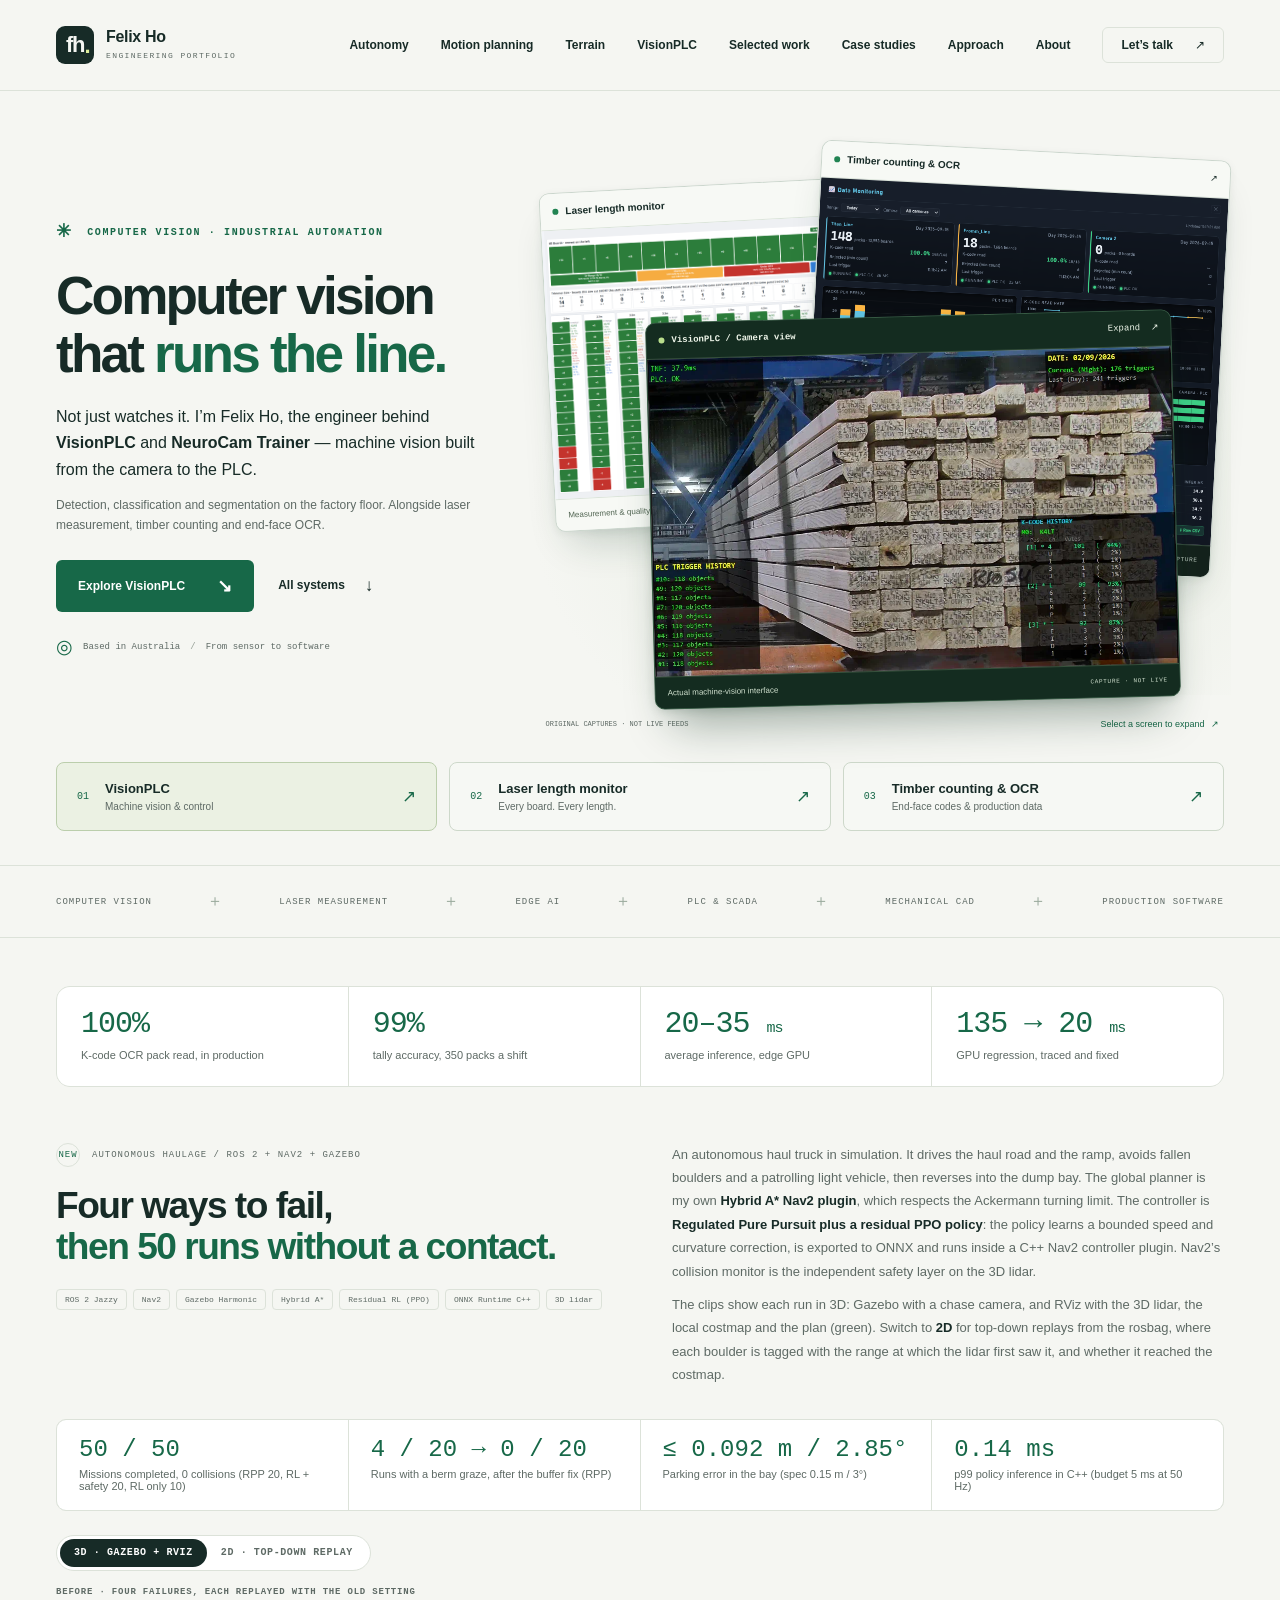
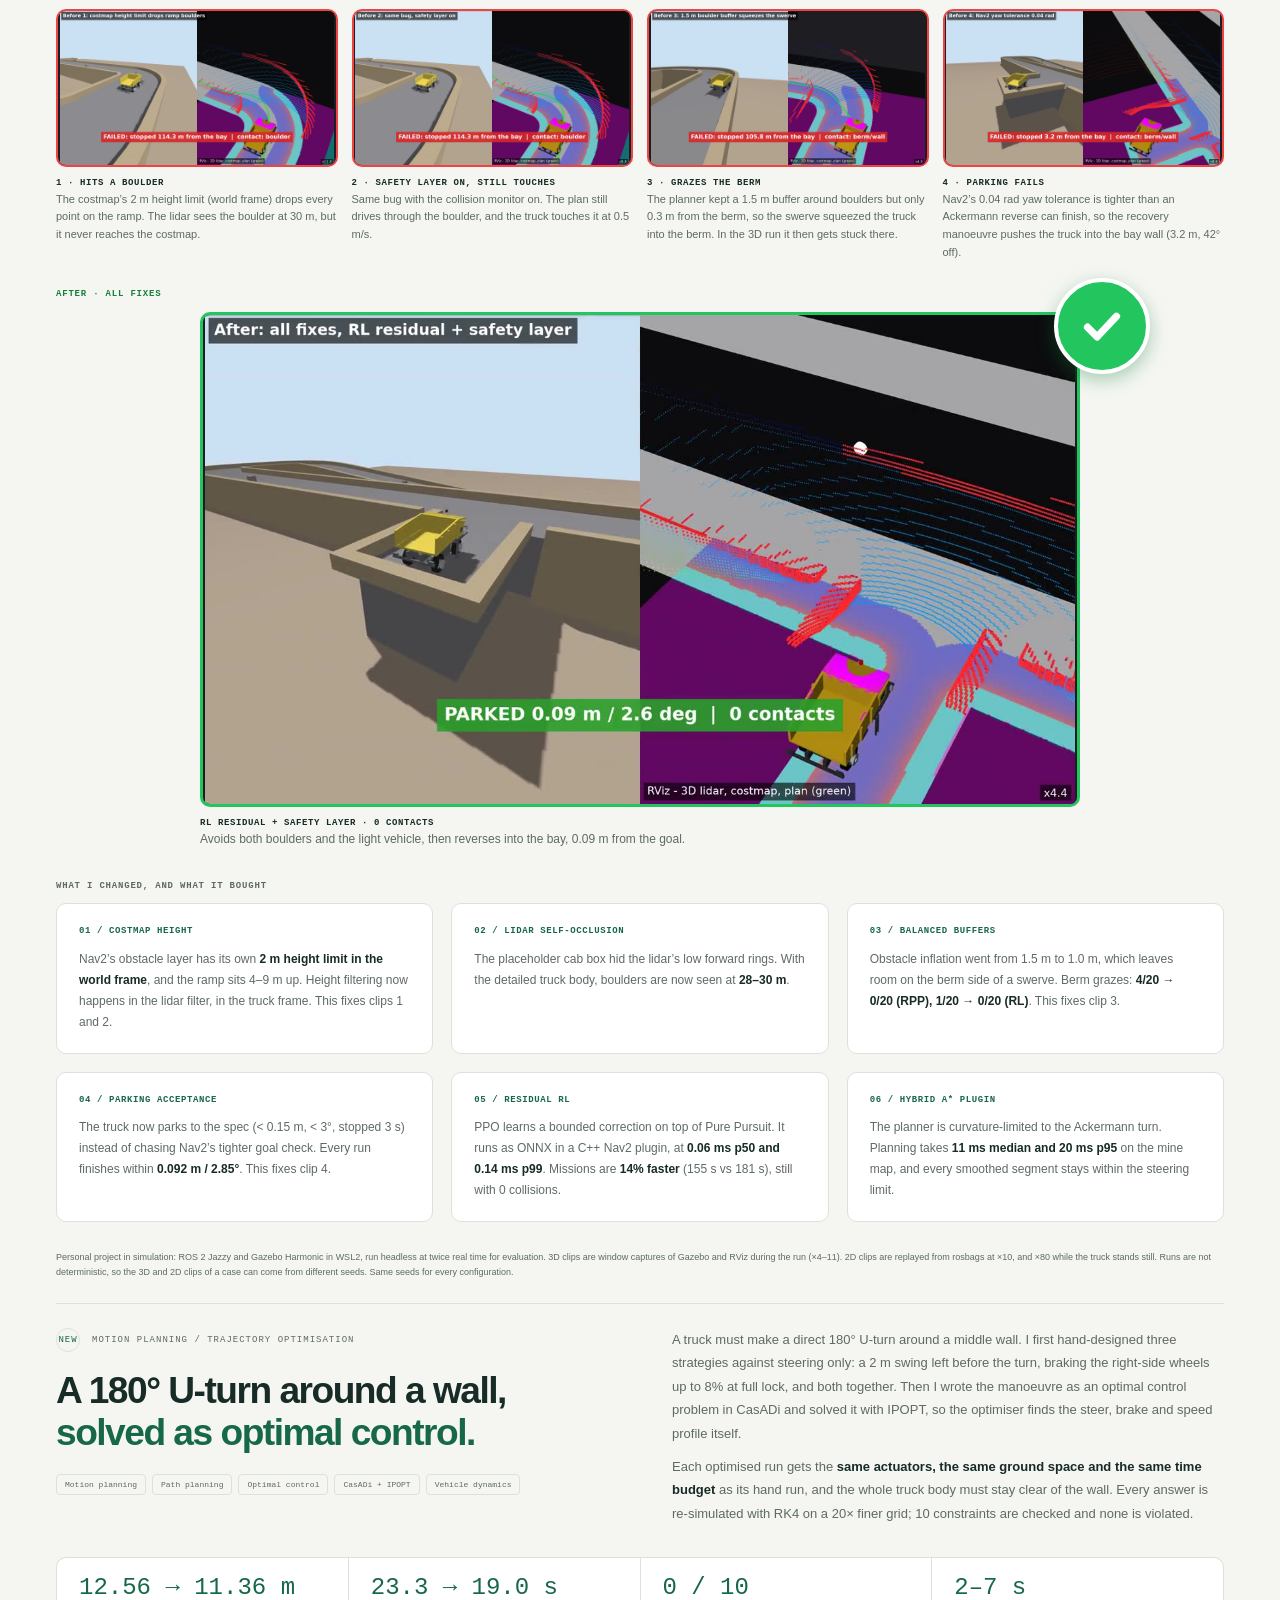
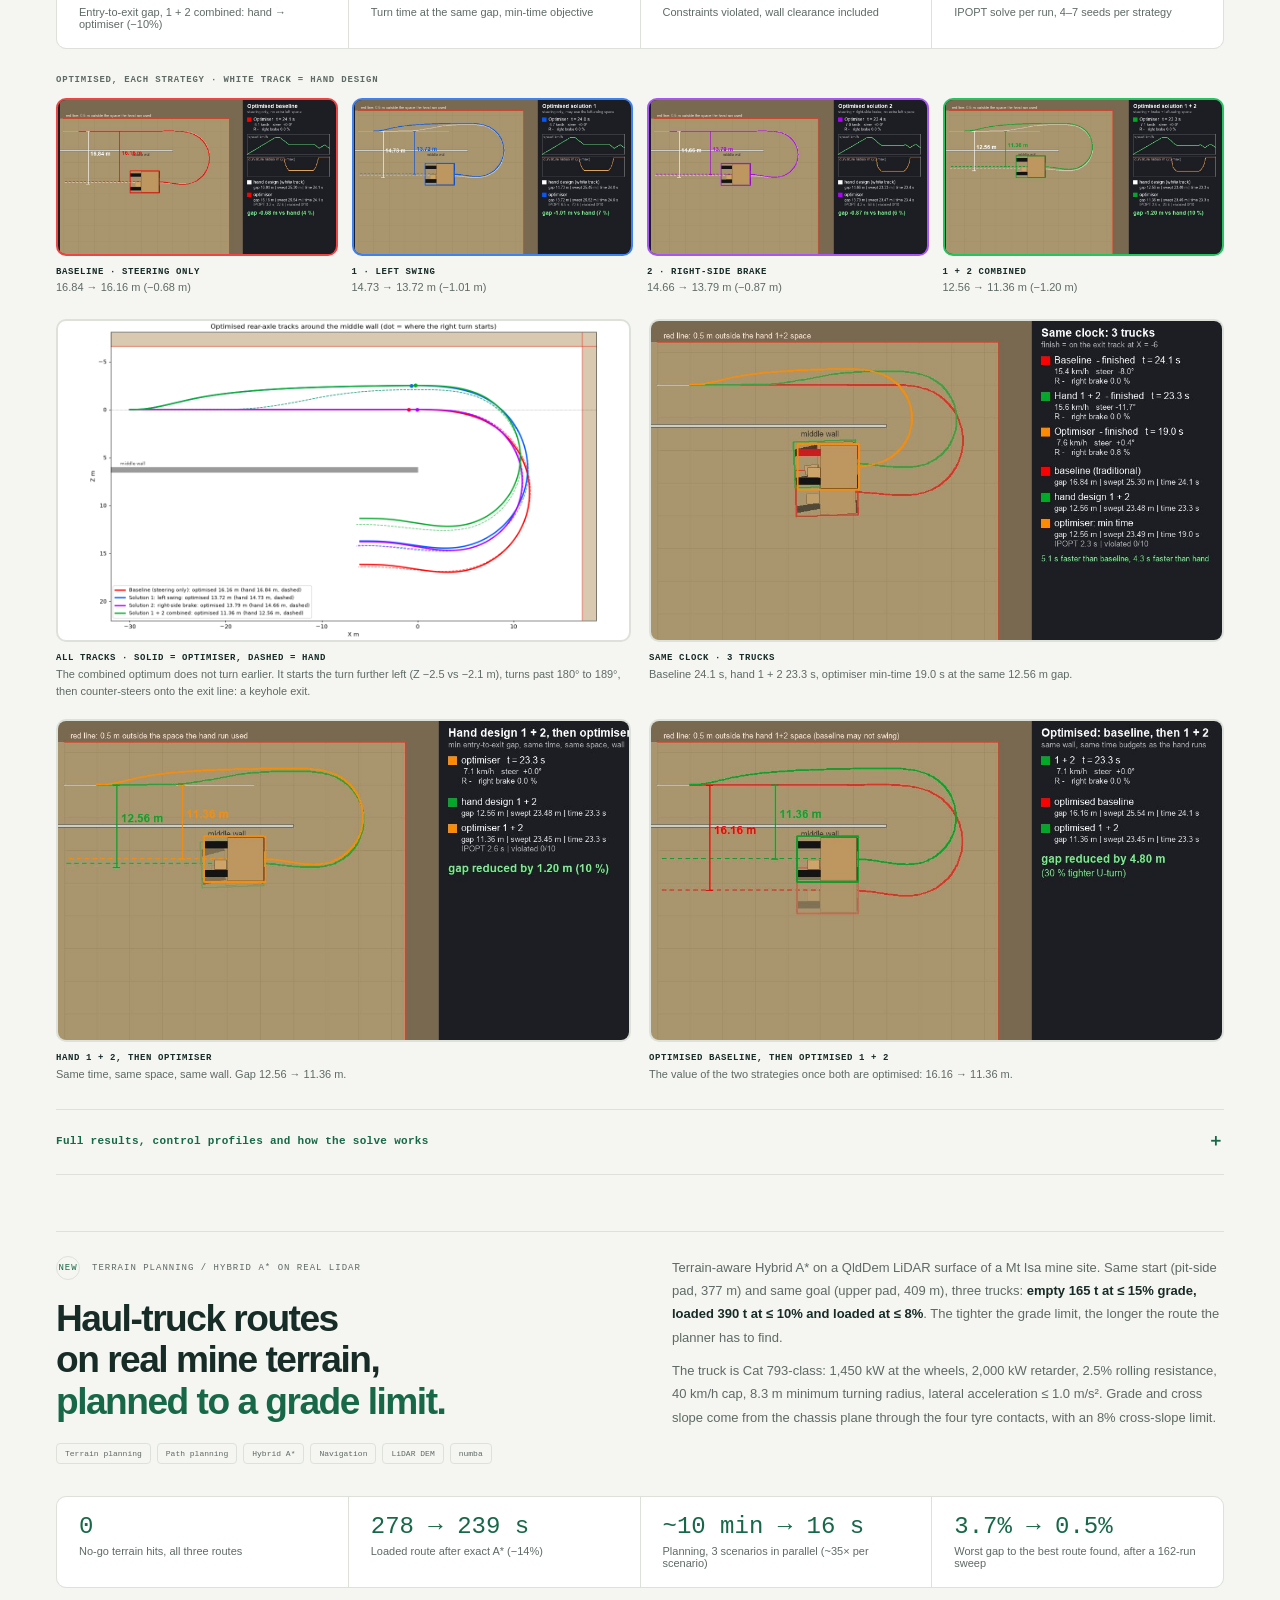
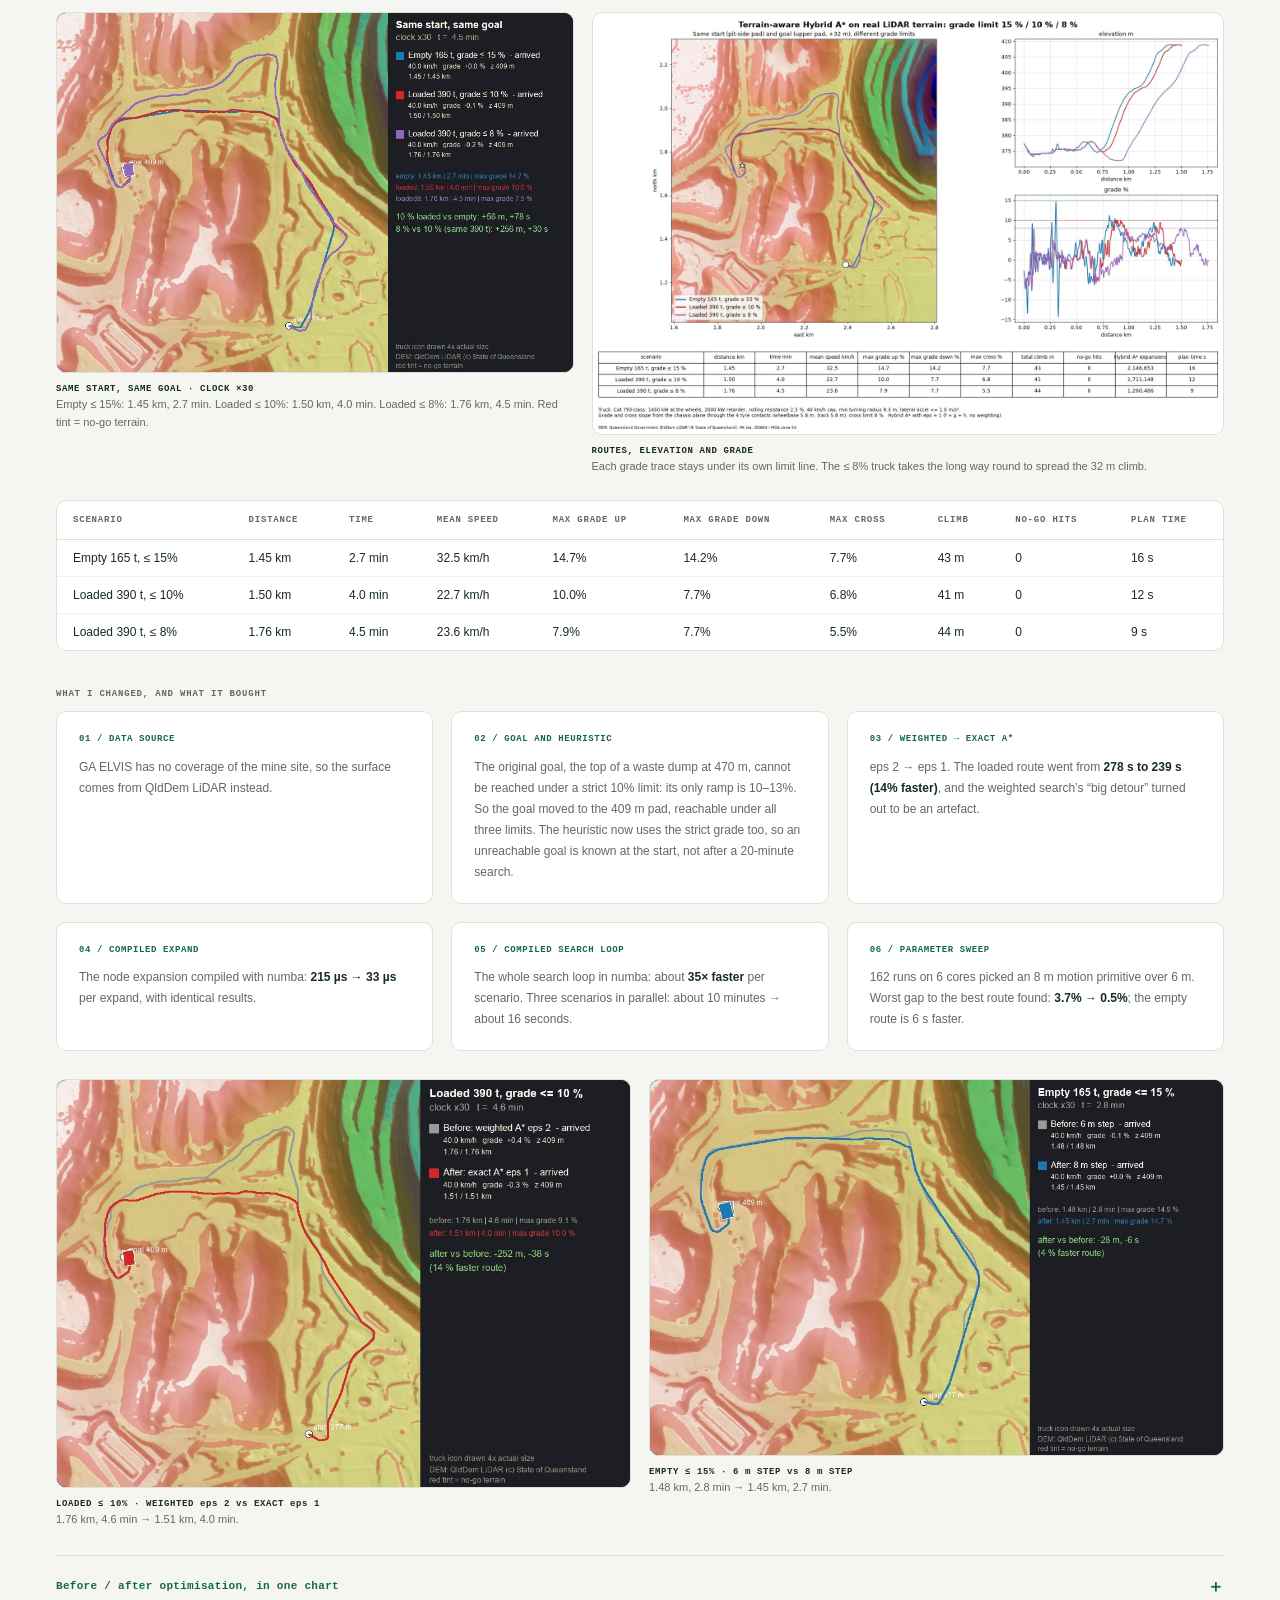
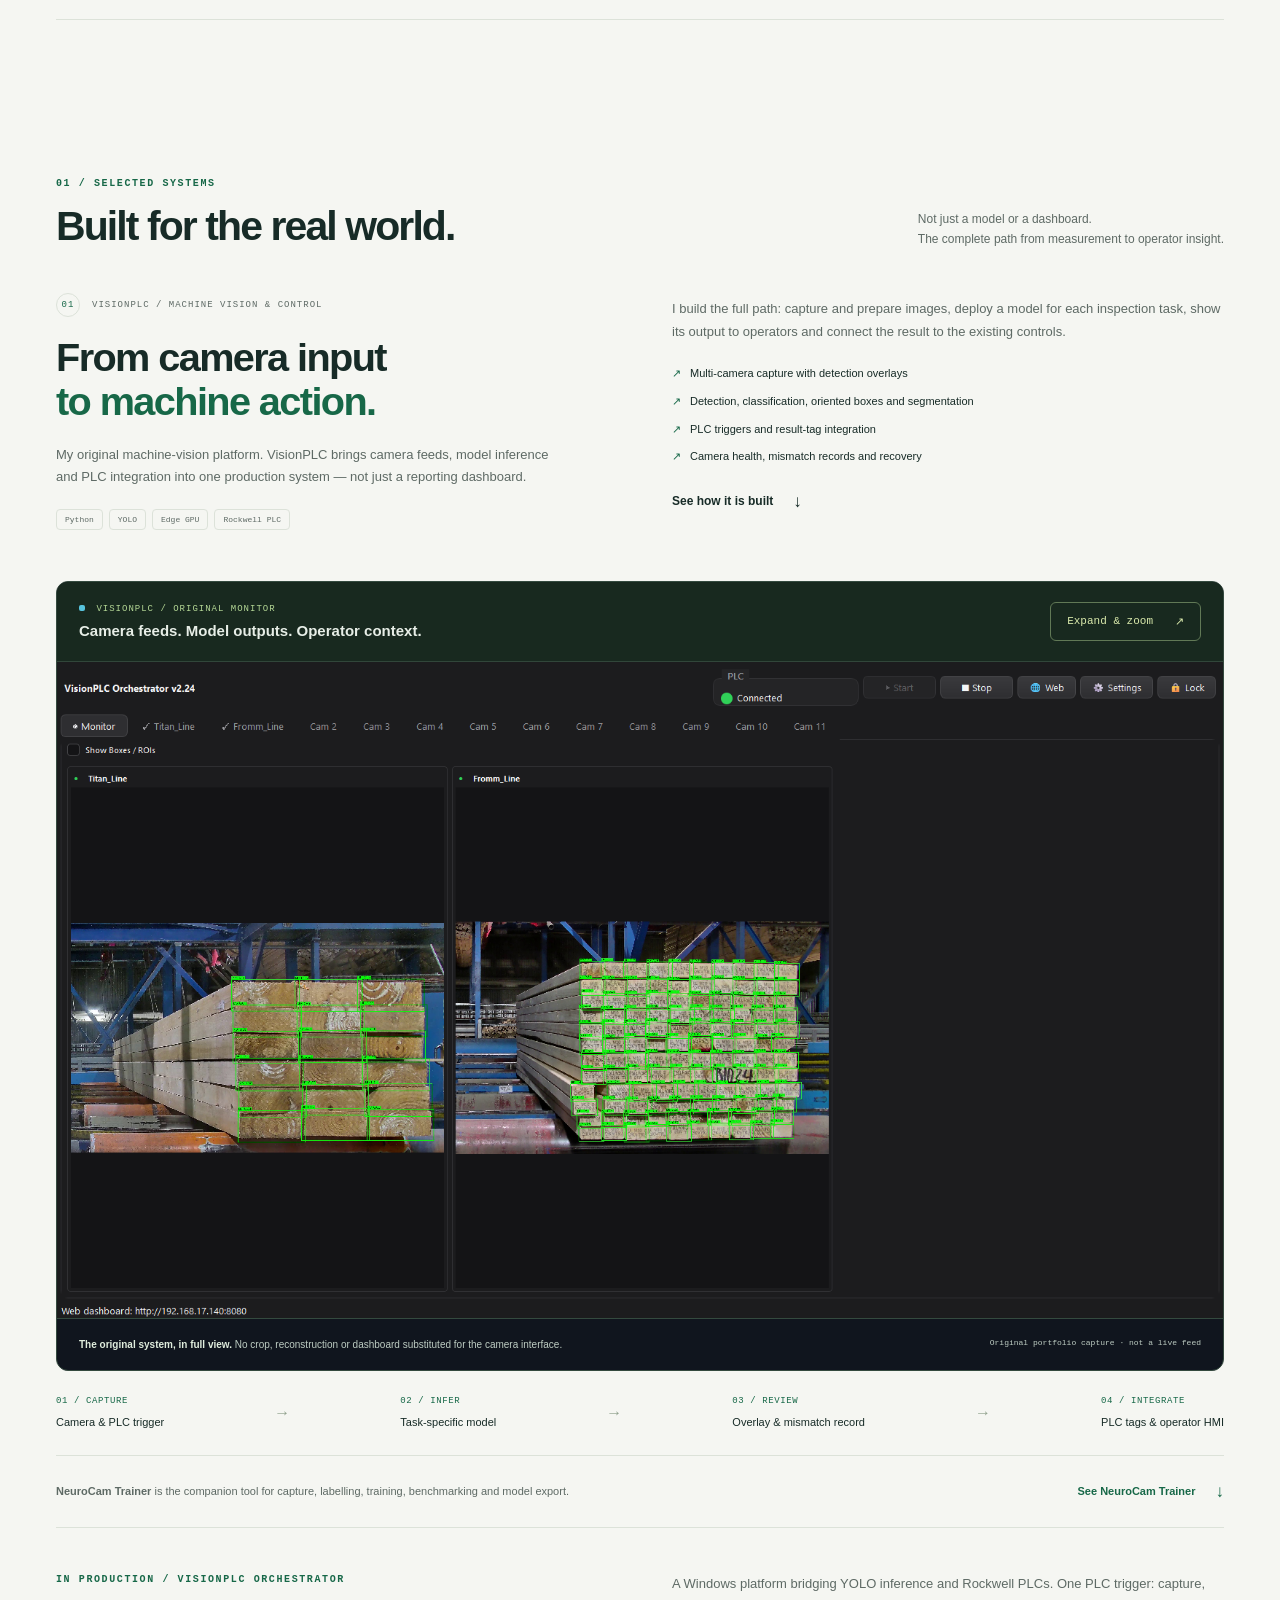
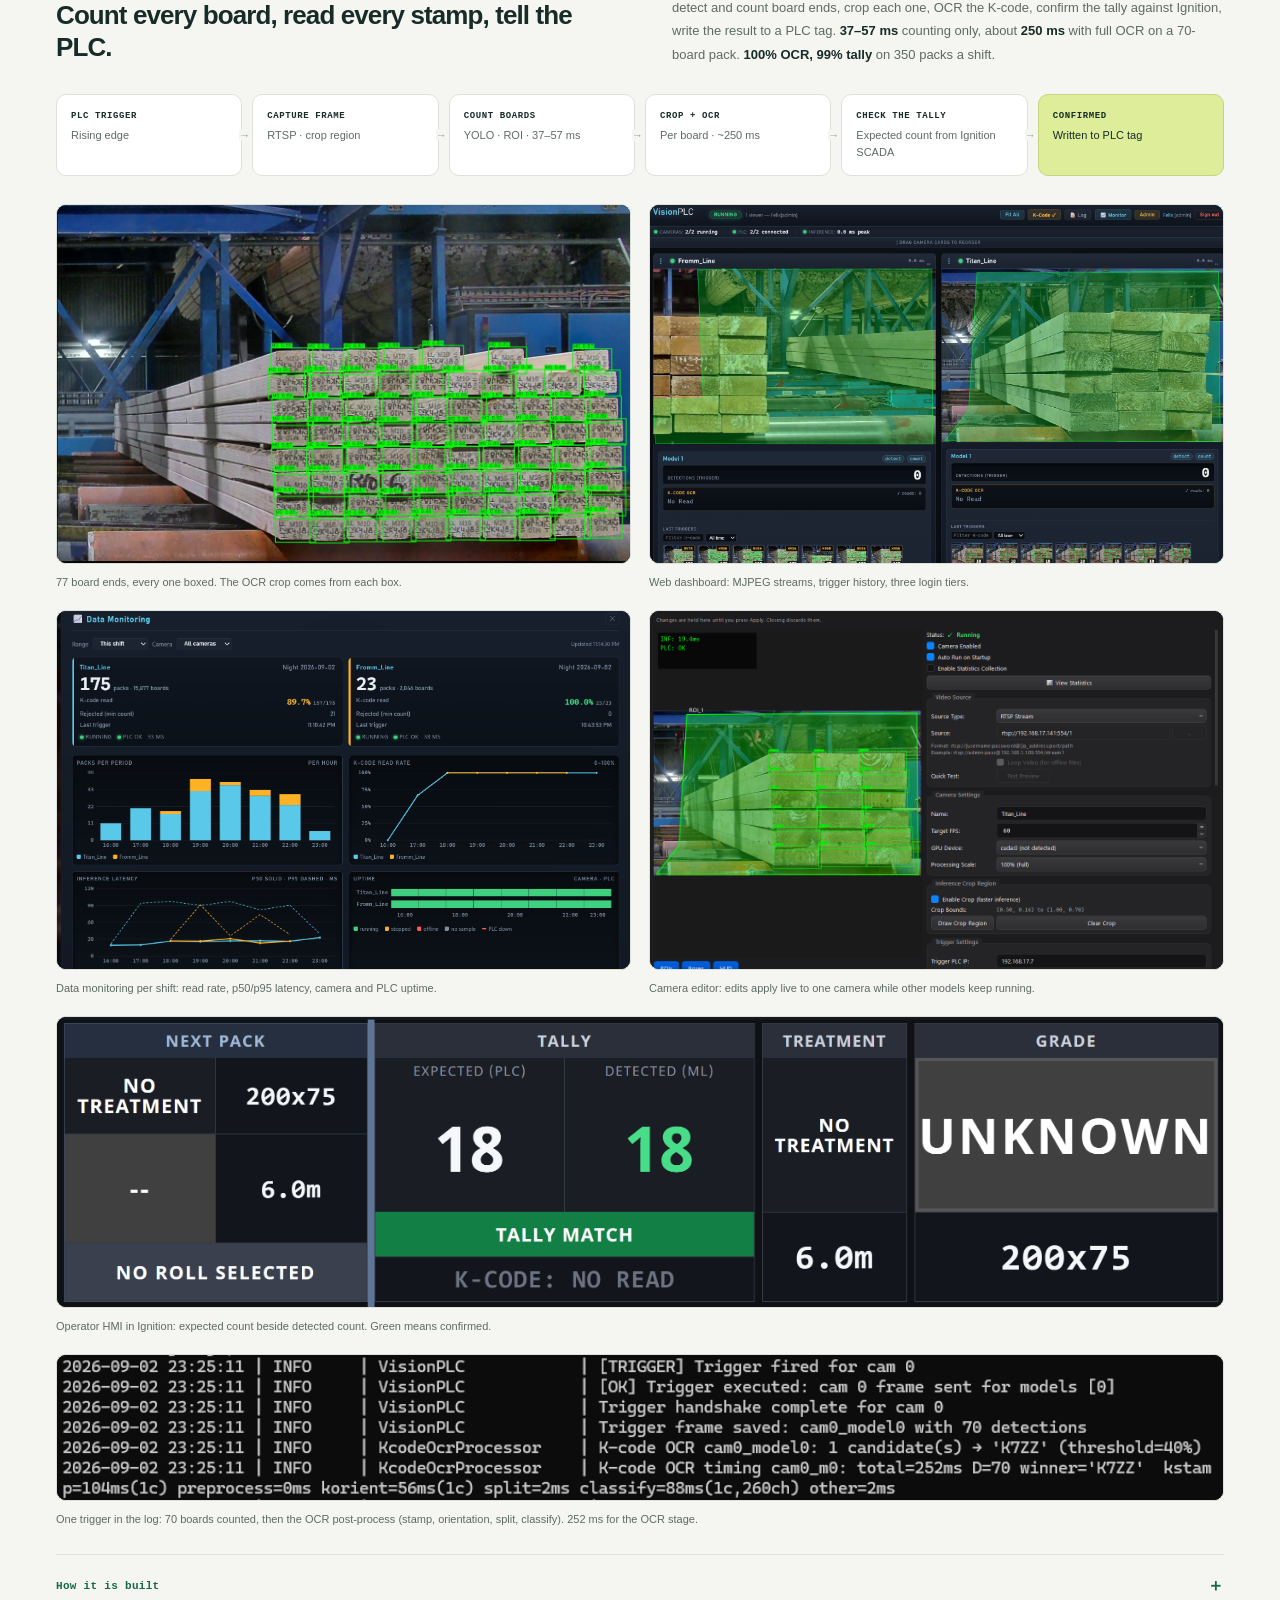
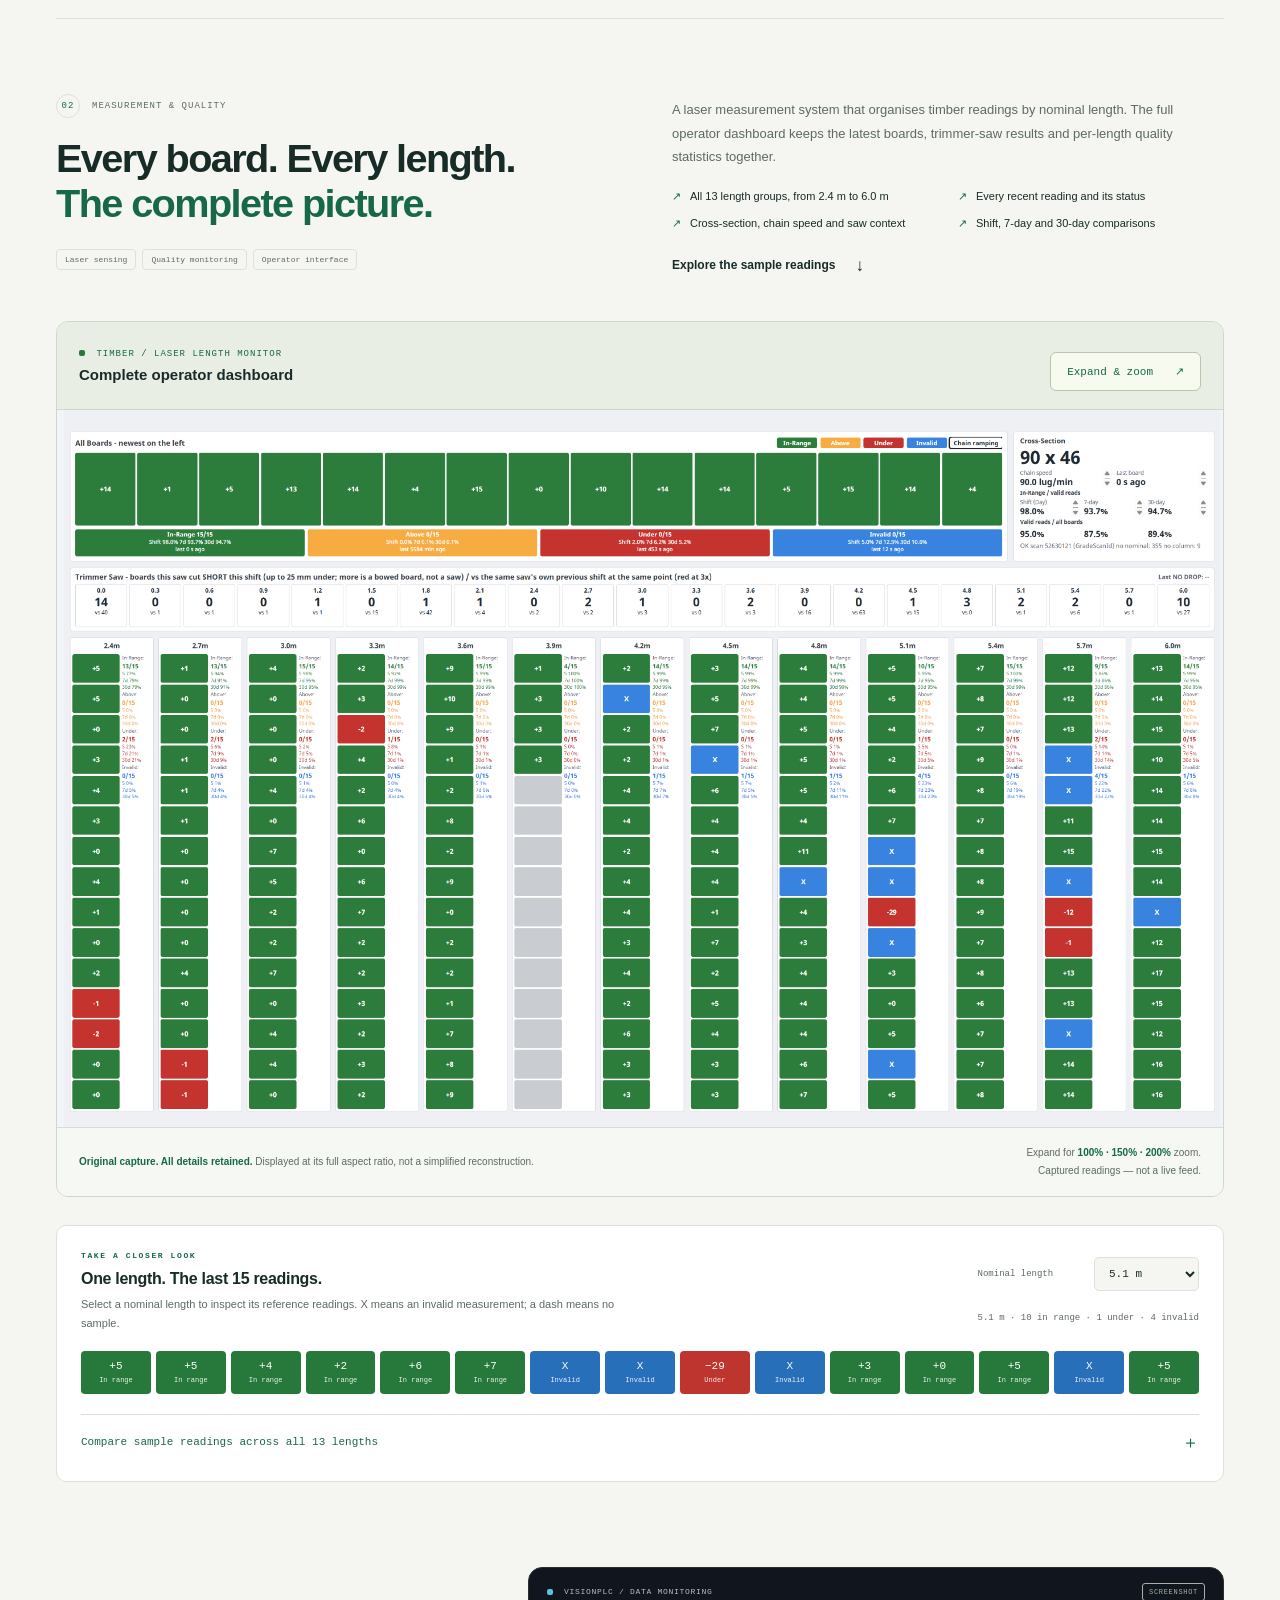
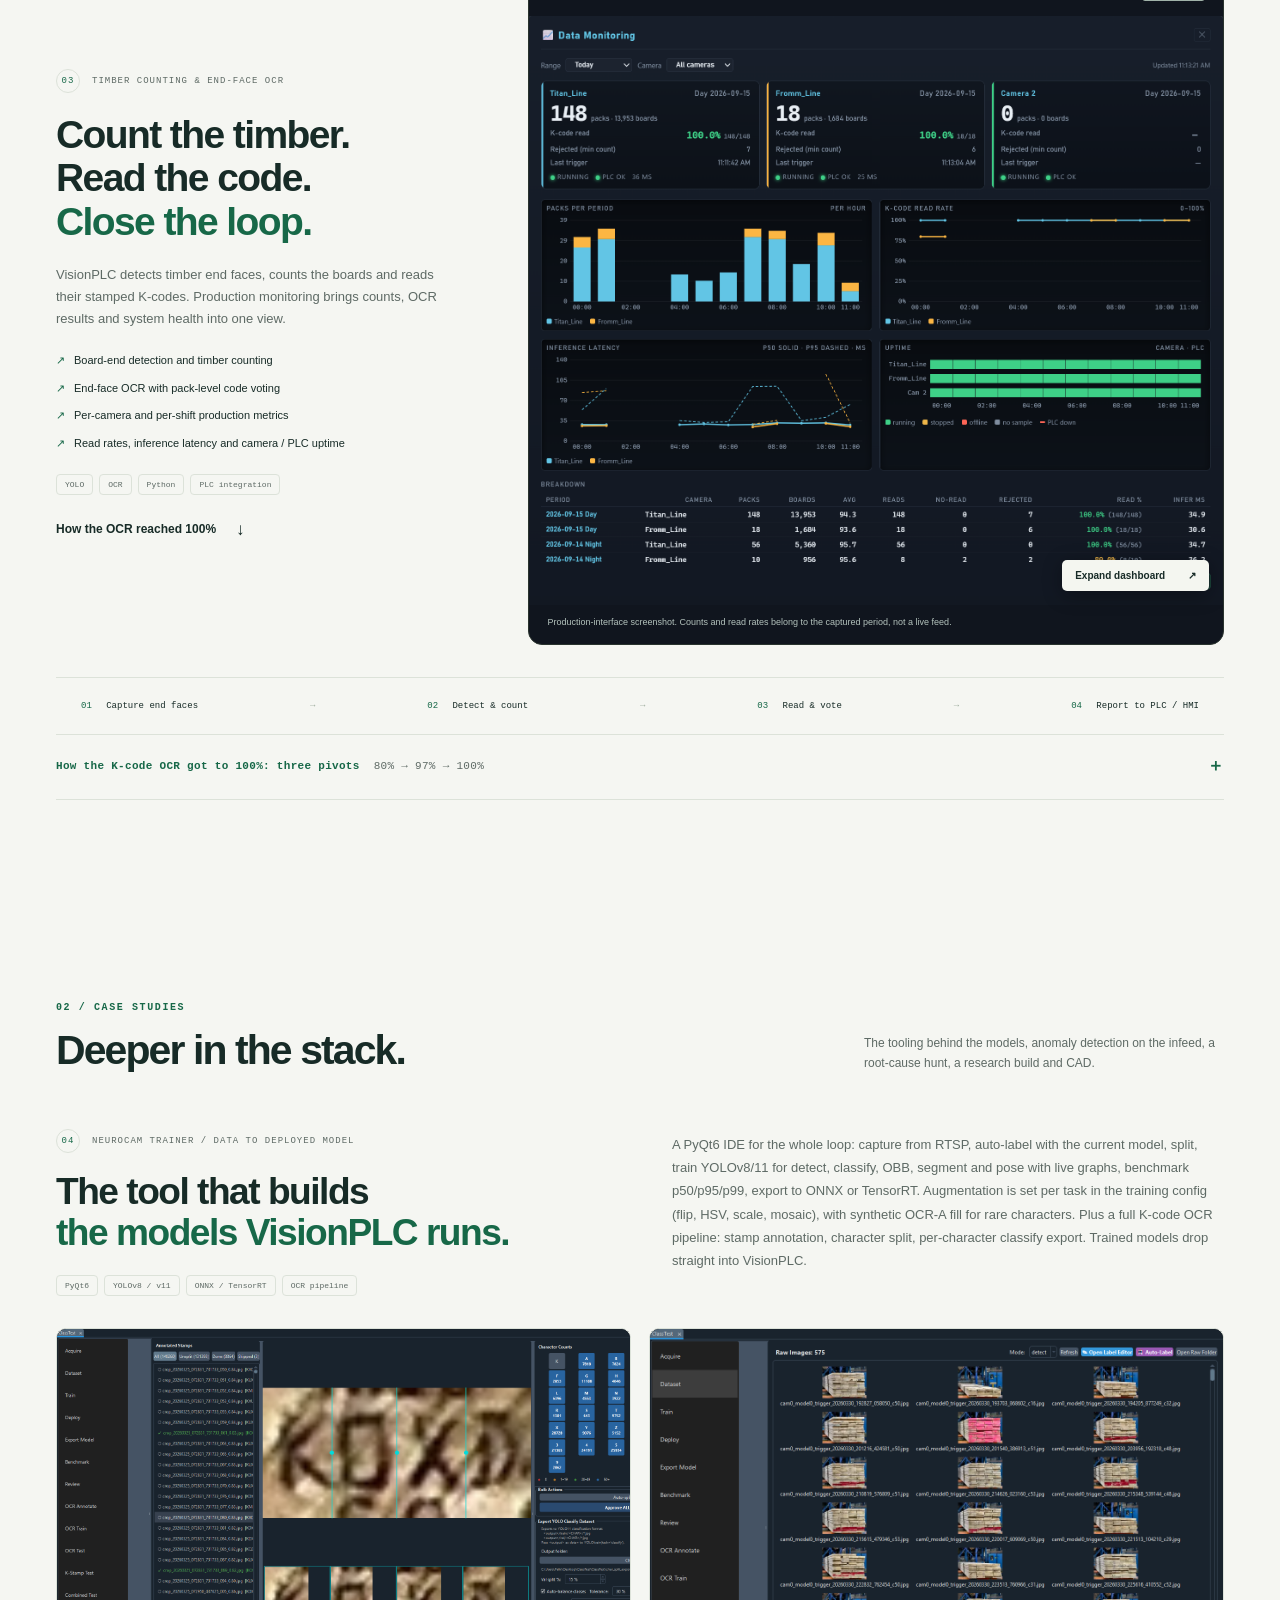
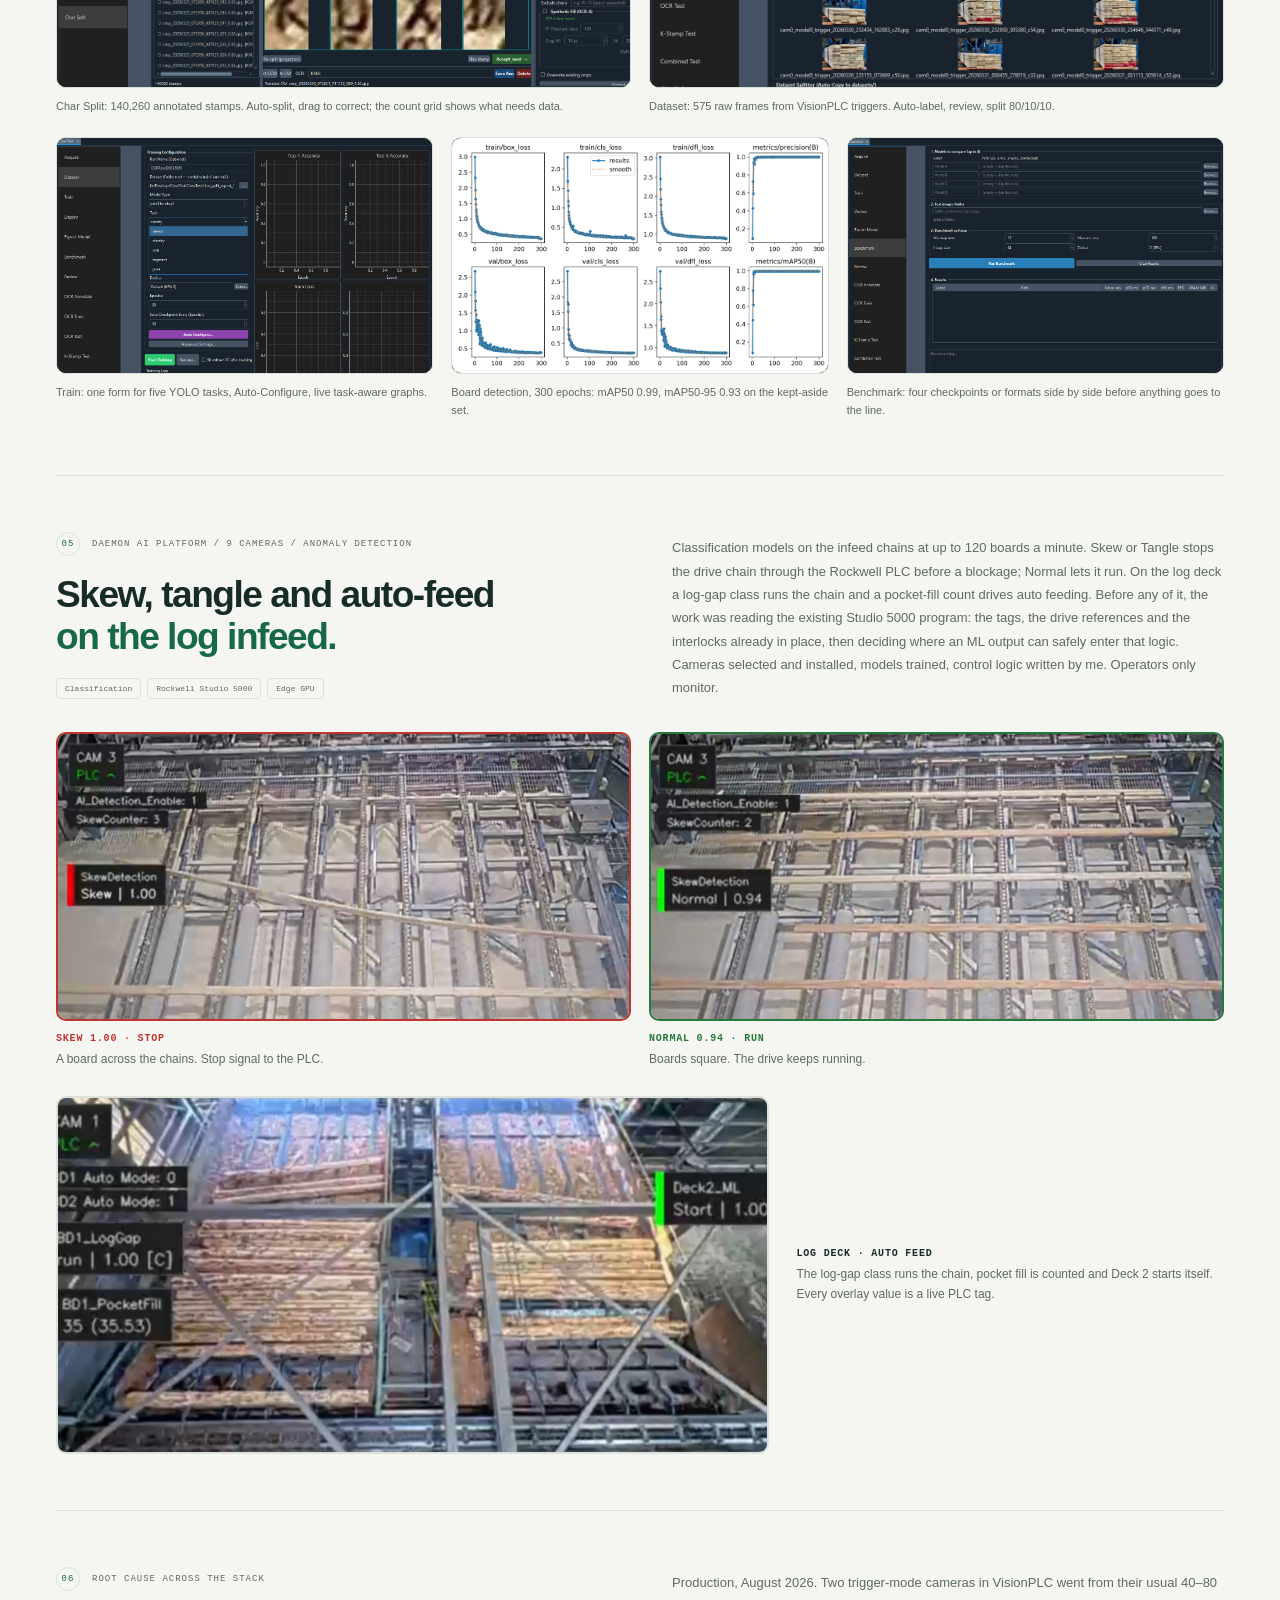
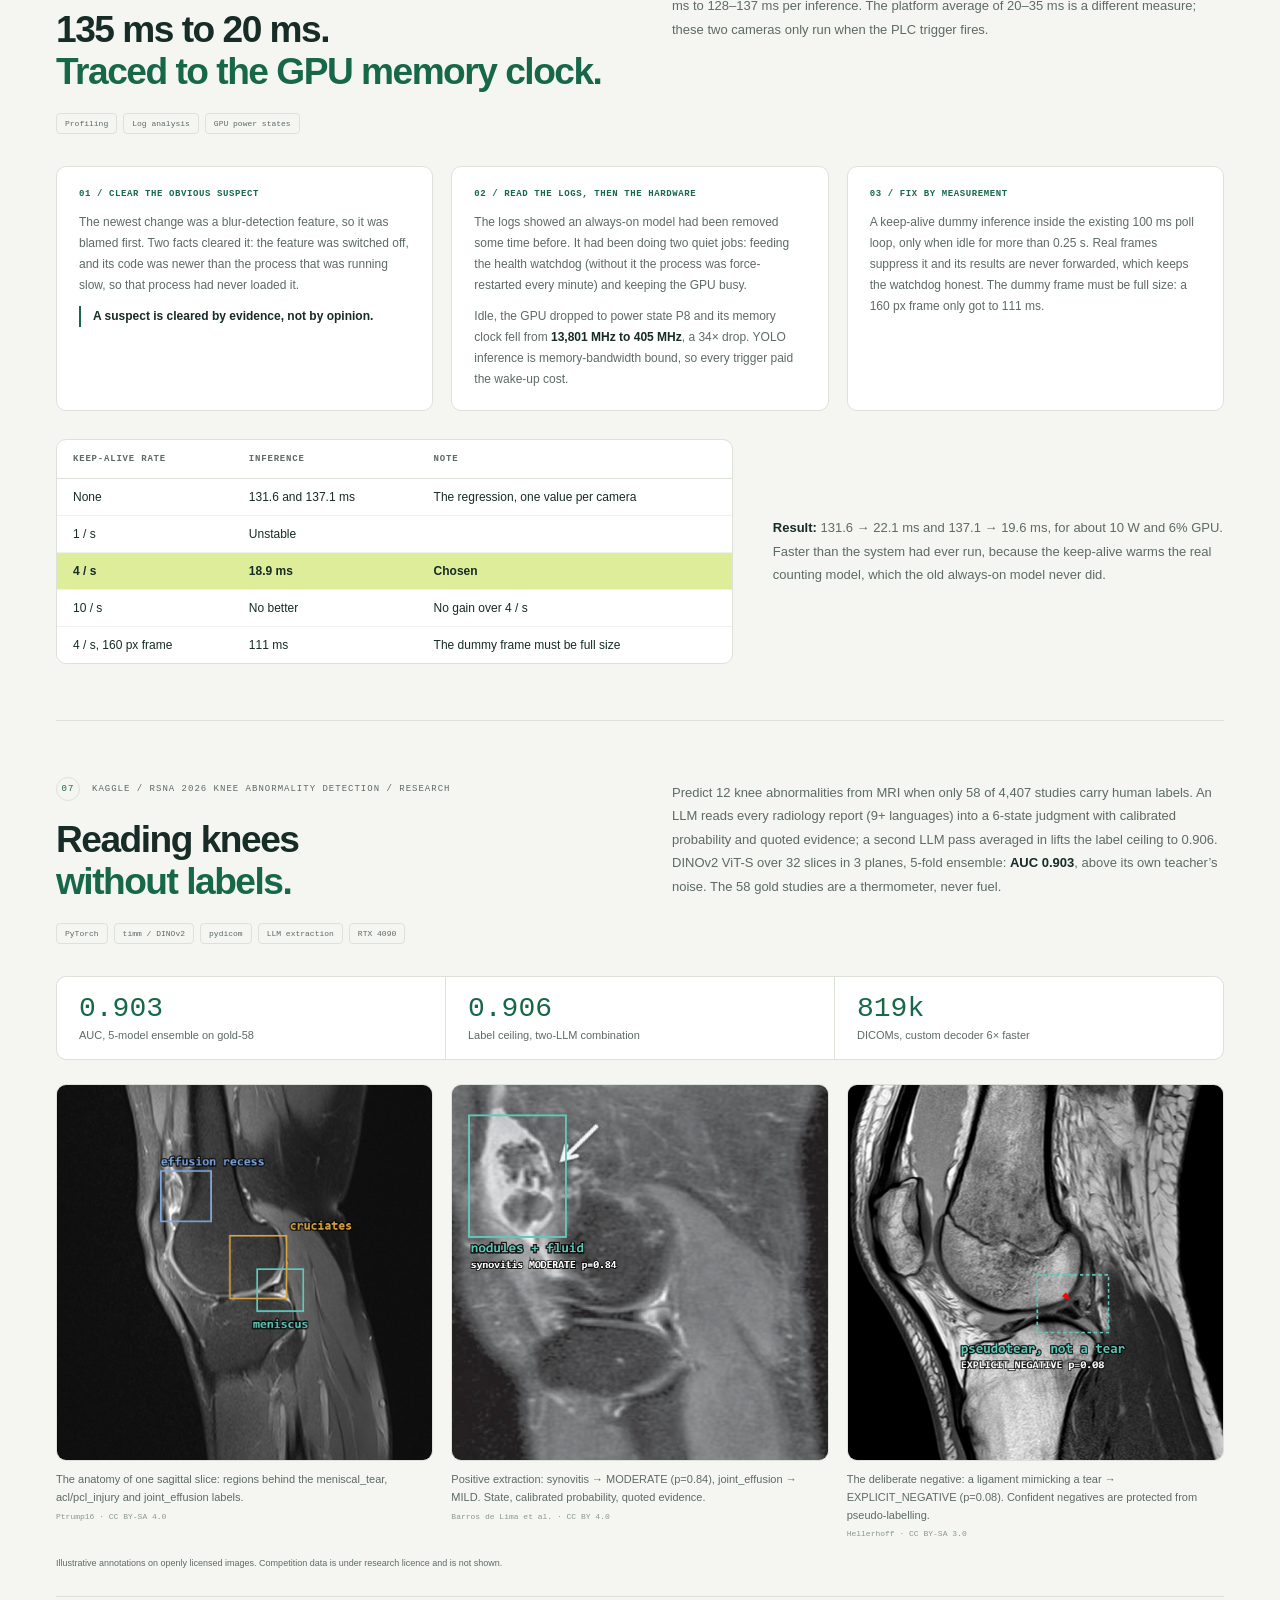
==== commit 8c99fdbb: "Autonomy section first (nav and page order); intro text describes the 3D default view Co-Authored-By" ====
--- a/index.html
+++ b/index.html
@@ -25,7 +25,7 @@
       <a class="brand" href="#top" aria-label="Felix Ho, home"><span class="brand-mark" aria-hidden="true">fh<span>.</span></span><span>Felix Ho<span class="brand-caption">ENGINEERING PORTFOLIO</span></span></a>
       <button class="menu-toggle" type="button" aria-expanded="false" aria-controls="main-nav" hidden>Menu <span aria-hidden="true">＋</span></button>
       <nav id="main-nav" aria-label="Main navigation">
-        <a href="#turning">Motion planning</a><a href="#terrain">Terrain</a><a href="#autonomy">Autonomy</a><a href="#machine-vision">VisionPLC</a><a href="#work">Selected work</a><a href="#case-studies">Case studies</a><a href="#approach">Approach</a><a href="#about">About</a><a class="nav-contact" href="#contact">Let’s talk <span aria-hidden="true">↗</span></a>
+        <a href="#autonomy">Autonomy</a><a href="#turning">Motion planning</a><a href="#terrain">Terrain</a><a href="#machine-vision">VisionPLC</a><a href="#work">Selected work</a><a href="#case-studies">Case studies</a><a href="#approach">Approach</a><a href="#about">About</a><a class="nav-contact" href="#contact">Let’s talk <span aria-hidden="true">↗</span></a>
       </nav>
     </div>
   </header>
@@ -80,7 +80,65 @@
       <div role="listitem"><strong>135 → 20 <small>ms</small></strong><span>GPU regression, traced and fixed</span></div>
     </div>
 
-    <section id="turning" class="section shell case turning-top" aria-labelledby="turning-heading">
+    <section id="autonomy" class="section shell case turning-top" aria-labelledby="autonomy-heading">
+      <div class="case-head">
+        <div><p class="project-kicker"><span>NEW</span> AUTONOMOUS HAULAGE / ROS 2 + NAV2 + GAZEBO</p><h3 id="autonomy-heading">Four ways to fail,<br> <span>then 50 runs without a contact.</span></h3><div class="tags"><span>ROS 2 Jazzy</span><span>Nav2</span><span>Gazebo Harmonic</span><span>Hybrid A*</span><span>Residual RL (PPO)</span><span>ONNX Runtime C++</span><span>3D lidar</span></div></div>
+        <div class="case-copy">
+          <p>An autonomous haul truck in simulation. It drives the haul road and the ramp, avoids fallen boulders and a patrolling light vehicle, then reverses into the dump bay. The global planner is my own <strong>Hybrid A* Nav2 plugin</strong>, which respects the Ackermann turning limit. The controller is <strong>Regulated Pure Pursuit plus a residual PPO policy</strong>: the policy learns a bounded speed and curvature correction, is exported to ONNX and runs inside a C++ Nav2 controller plugin. Nav2’s collision monitor is the independent safety layer on the 3D lidar.</p>
+          <p>The clips show each run in 3D: Gazebo with a chase camera, and RViz with the 3D lidar, the local costmap and the plan (green). Switch to <strong>2D</strong> for top-down replays from the rosbag, where each boulder is tagged with the range at which the lidar first saw it, and whether it reached the costmap.</p>
+        </div>
+      </div>
+      <div class="metric-row metric-row--4" role="list">
+        <div role="listitem"><strong>50 / 50</strong><span>Missions completed, 0 collisions (RPP 20, RL + safety 20, RL only 10)</span></div>
+        <div role="listitem"><strong>4 / 20 → 0 / 20</strong><span>Runs with a berm graze, after the buffer fix (RPP)</span></div>
+        <div role="listitem"><strong>≤ 0.092 m / 2.85°</strong><span>Parking error in the bay (spec 0.15 m / 3°)</span></div>
+        <div role="listitem"><strong>0.14 ms</strong><span>p99 policy inference in C++ (budget 5 ms at 50 Hz)</span></div>
+      </div>
+
+      <div class="ahs-view" role="group" aria-label="Clip view"><button type="button" aria-pressed="true" data-view="3d">3D · Gazebo + RViz</button><button type="button" aria-pressed="false" data-view="2d">2D · top-down replay</button></div>
+      <p class="turn-row-label">BEFORE · FOUR FAILURES, EACH REPLAYED WITH THE OLD SETTING</p>
+      <div class="turn-grid ahs-fails">
+        <figure class="turn-view"><video src="assets/ahs/fail-1-boulder-3d.mp4" poster="assets/ahs/fail-1-boulder-3d.jpg" data-src3d="assets/ahs/fail-1-boulder-3d.mp4" data-src2d="assets/ahs/fail-1-boulder.mp4" width="1280" height="720" autoplay muted loop playsinline preload="metadata" aria-label="Failure 1: the truck drives into a boulder on the ramp that never entered the costmap"></video><figcaption><b>1 · HITS A BOULDER</b>The costmap’s 2 m height limit (world frame) drops every point on the ramp. The lidar sees the boulder at 30 m, but it never reaches the costmap.</figcaption></figure>
+        <figure class="turn-view"><video src="assets/ahs/fail-2-safety-3d.mp4" poster="assets/ahs/fail-2-safety-3d.jpg" data-src3d="assets/ahs/fail-2-safety-3d.mp4" data-src2d="assets/ahs/fail-2-safety.mp4" width="1280" height="720" autoplay muted loop playsinline preload="metadata" aria-label="Failure 2: same bug with the safety layer on, the truck still touches the boulder"></video><figcaption><b>2 · SAFETY LAYER ON, STILL TOUCHES</b>Same bug with the collision monitor on. The plan still drives through the boulder, and the truck touches it at 0.5 m/s.</figcaption></figure>
+        <figure class="turn-view"><video src="assets/ahs/fail-3-berm-3d.mp4" poster="assets/ahs/fail-3-berm-3d.jpg" data-src3d="assets/ahs/fail-3-berm-3d.mp4" data-src2d="assets/ahs/fail-3-berm.mp4" width="1280" height="720" autoplay muted loop playsinline preload="metadata" aria-label="Failure 3: the swerve around a boulder grazes the road berm"></video><figcaption><b>3 · GRAZES THE BERM</b>The planner kept a 1.5 m buffer around boulders but only 0.3 m from the berm, so the swerve squeezed the truck into the berm. In the 3D run it then gets stuck there.</figcaption></figure>
+        <figure class="turn-view"><video src="assets/ahs/fail-4-parking-3d.mp4" poster="assets/ahs/fail-4-parking-3d.jpg" data-src3d="assets/ahs/fail-4-parking-3d.mp4" data-src2d="assets/ahs/fail-4-parking.mp4" width="1280" height="720" autoplay muted loop playsinline preload="metadata" aria-label="Failure 4: the truck cannot satisfy the yaw tolerance and recovery pushes it into the bay wall"></video><figcaption><b>4 · PARKING FAILS</b>Nav2’s 0.04 rad yaw tolerance is tighter than an Ackermann reverse can finish, so the recovery manoeuvre pushes the truck into the bay wall (3.2 m, 42° off).</figcaption></figure>
+      </div>
+
+      <p class="turn-row-label ahs-after-label">AFTER · ALL FIXES</p>
+      <div class="ahs-after">
+        <figure class="turn-view"><div class="ahs-tick-wrap"><video src="assets/ahs/after-all-fixes-3d.mp4" poster="assets/ahs/after-all-fixes-3d.jpg" data-src3d="assets/ahs/after-all-fixes-3d.mp4" data-src2d="assets/ahs/after-all-fixes.mp4" width="1280" height="720" autoplay muted loop playsinline preload="metadata" aria-label="After all fixes: the truck avoids both boulders and the light vehicle, then parks in the bay with no contact"></video><span class="ahs-tick" aria-hidden="true"><svg viewBox="0 0 48 48"><path d="M12 25l8 8 16-17"/></svg></span></div><figcaption><b>RL RESIDUAL + SAFETY LAYER · 0 CONTACTS</b>Avoids both boulders and the light vehicle, then reverses into the bay, 0.09 m from the goal.</figcaption></figure>
+      </div>
+
+      <p class="turn-row-label">WHAT I CHANGED, AND WHAT IT BOUGHT</p>
+      <ol class="step-cards step-cards--6">
+        <li><b>01 / Costmap height</b><p>Nav2’s obstacle layer has its own <strong>2 m height limit in the world frame</strong>, and the ramp sits 4–9 m up. Height filtering now happens in the lidar filter, in the truck frame. This fixes clips 1 and 2.</p></li>
+        <li><b>02 / Lidar self-occlusion</b><p>The placeholder cab box hid the lidar’s low forward rings. With the detailed truck body, boulders are now seen at <strong>28–30 m</strong>.</p></li>
+        <li><b>03 / Balanced buffers</b><p>Obstacle inflation went from 1.5 m to 1.0 m, which leaves room on the berm side of a swerve. Berm grazes: <strong>4/20 → 0/20 (RPP), 1/20 → 0/20 (RL)</strong>. This fixes clip 3.</p></li>
+        <li><b>04 / Parking acceptance</b><p>The truck now parks to the spec (&lt; 0.15 m, &lt; 3°, stopped 3 s) instead of chasing Nav2’s tighter goal check. Every run finishes within <strong>0.092 m / 2.85°</strong>. This fixes clip 4.</p></li>
+        <li><b>05 / Residual RL</b><p>PPO learns a bounded correction on top of Pure Pursuit. It runs as ONNX in a C++ Nav2 plugin, at <strong>0.06 ms p50 and 0.14 ms p99</strong>. Missions are <strong>14% faster</strong> (155 s vs 181 s), still with 0 collisions.</p></li>
+        <li><b>06 / Hybrid A* plugin</b><p>The planner is curvature-limited to the Ackermann turn. Planning takes <strong>11 ms median and 20 ms p95</strong> on the mine map, and every smoothed segment stays within the steering limit.</p></li>
+      </ol>
+      <p class="media-note">Personal project in simulation: ROS 2 Jazzy and Gazebo Harmonic in WSL2, run headless at twice real time for evaluation. 3D clips are window captures of Gazebo and RViz during the run (×4–11). 2D clips are replayed from rosbags at ×10, and ×80 while the truck stands still. Runs are not deterministic, so the 3D and 2D clips of a case can come from different seeds. Same seeds for every configuration.</p>
+    </section>
+    <script>
+      (function () {   // 3D (default) / 2D clip switch for the autonomy section
+        var btns = document.querySelectorAll('#autonomy .ahs-view button');
+        btns.forEach(function (b) {
+          b.addEventListener('click', function () {
+            var v = b.getAttribute('data-view');
+            btns.forEach(function (x) { x.setAttribute('aria-pressed', x === b ? 'true' : 'false'); });
+            document.querySelectorAll('#autonomy video[data-src2d]').forEach(function (el) {
+              var src = el.getAttribute(v === '2d' ? 'data-src2d' : 'data-src3d');
+              if (el.getAttribute('src') === src) return;
+              el.poster = src.replace('.mp4', '.jpg'); el.src = src;
+              var r = el.play(); if (r && r.catch) r.catch(function () {});
+            });
+          });
+        });
+      })();
+    </script>
+
+    <section id="turning" class="section shell case terrain-top" aria-labelledby="turning-heading">
       <div class="case-head">
         <div><p class="project-kicker"><span>NEW</span> MOTION PLANNING / TRAJECTORY OPTIMISATION</p><h3 id="turning-heading">A 180° U-turn around a wall,<br> <span>solved as optimal control.</span></h3><div class="tags"><span>Motion planning</span><span>Path planning</span><span>Optimal control</span><span>CasADi + IPOPT</span><span>Vehicle dynamics</span></div></div>
         <div class="case-copy">
@@ -193,63 +251,6 @@
       </details>
     </section>
 
-    <section id="autonomy" class="section shell case terrain-top" aria-labelledby="autonomy-heading">
-      <div class="case-head">
-        <div><p class="project-kicker"><span>NEW</span> AUTONOMOUS HAULAGE / ROS 2 + NAV2 + GAZEBO</p><h3 id="autonomy-heading">Four ways to fail,<br> <span>then 50 runs without a contact.</span></h3><div class="tags"><span>ROS 2 Jazzy</span><span>Nav2</span><span>Gazebo Harmonic</span><span>Hybrid A*</span><span>Residual RL (PPO)</span><span>ONNX Runtime C++</span><span>3D lidar</span></div></div>
-        <div class="case-copy">
-          <p>An autonomous haul truck in simulation. It drives the haul road and the ramp, avoids fallen boulders and a patrolling light vehicle, then reverses into the dump bay. The global planner is my own <strong>Hybrid A* Nav2 plugin</strong>, which respects the Ackermann turning limit. The controller is <strong>Regulated Pure Pursuit plus a residual PPO policy</strong>: the policy learns a bounded speed and curvature correction, is exported to ONNX and runs inside a C++ Nav2 controller plugin. Nav2’s collision monitor is the independent safety layer on the 3D lidar.</p>
-          <p>Each clip replays a recorded run (rosbag). Red dots are lidar obstacle points, purple is the local costmap and green is the plan. Each boulder is tagged with the range at which the lidar first saw it, and whether it reached the costmap.</p>
-        </div>
-      </div>
-      <div class="metric-row metric-row--4" role="list">
-        <div role="listitem"><strong>50 / 50</strong><span>Missions completed, 0 collisions (RPP 20, RL + safety 20, RL only 10)</span></div>
-        <div role="listitem"><strong>4 / 20 → 0 / 20</strong><span>Runs with a berm graze, after the buffer fix (RPP)</span></div>
-        <div role="listitem"><strong>≤ 0.092 m / 2.85°</strong><span>Parking error in the bay (spec 0.15 m / 3°)</span></div>
-        <div role="listitem"><strong>0.14 ms</strong><span>p99 policy inference in C++ (budget 5 ms at 50 Hz)</span></div>
-      </div>
-
-      <div class="ahs-view" role="group" aria-label="Clip view"><button type="button" aria-pressed="true" data-view="3d">3D · Gazebo + RViz</button><button type="button" aria-pressed="false" data-view="2d">2D · top-down replay</button></div>
-      <p class="turn-row-label">BEFORE · FOUR FAILURES, EACH REPLAYED WITH THE OLD SETTING</p>
-      <div class="turn-grid ahs-fails">
-        <figure class="turn-view"><video src="assets/ahs/fail-1-boulder-3d.mp4" poster="assets/ahs/fail-1-boulder-3d.jpg" data-src3d="assets/ahs/fail-1-boulder-3d.mp4" data-src2d="assets/ahs/fail-1-boulder.mp4" width="1280" height="720" autoplay muted loop playsinline preload="metadata" aria-label="Failure 1: the truck drives into a boulder on the ramp that never entered the costmap"></video><figcaption><b>1 · HITS A BOULDER</b>The costmap’s 2 m height limit (world frame) drops every point on the ramp. The lidar sees the boulder at 30 m, but it never reaches the costmap.</figcaption></figure>
-        <figure class="turn-view"><video src="assets/ahs/fail-2-safety-3d.mp4" poster="assets/ahs/fail-2-safety-3d.jpg" data-src3d="assets/ahs/fail-2-safety-3d.mp4" data-src2d="assets/ahs/fail-2-safety.mp4" width="1280" height="720" autoplay muted loop playsinline preload="metadata" aria-label="Failure 2: same bug with the safety layer on, the truck still touches the boulder"></video><figcaption><b>2 · SAFETY LAYER ON, STILL TOUCHES</b>Same bug with the collision monitor on. The plan still drives through the boulder, and the truck touches it at 0.5 m/s.</figcaption></figure>
-        <figure class="turn-view"><video src="assets/ahs/fail-3-berm-3d.mp4" poster="assets/ahs/fail-3-berm-3d.jpg" data-src3d="assets/ahs/fail-3-berm-3d.mp4" data-src2d="assets/ahs/fail-3-berm.mp4" width="1280" height="720" autoplay muted loop playsinline preload="metadata" aria-label="Failure 3: the swerve around a boulder grazes the road berm"></video><figcaption><b>3 · GRAZES THE BERM</b>The planner kept a 1.5 m buffer around boulders but only 0.3 m from the berm, so the swerve squeezed the truck into the berm. In the 3D run it then gets stuck there.</figcaption></figure>
-        <figure class="turn-view"><video src="assets/ahs/fail-4-parking-3d.mp4" poster="assets/ahs/fail-4-parking-3d.jpg" data-src3d="assets/ahs/fail-4-parking-3d.mp4" data-src2d="assets/ahs/fail-4-parking.mp4" width="1280" height="720" autoplay muted loop playsinline preload="metadata" aria-label="Failure 4: the truck cannot satisfy the yaw tolerance and recovery pushes it into the bay wall"></video><figcaption><b>4 · PARKING FAILS</b>Nav2’s 0.04 rad yaw tolerance is tighter than an Ackermann reverse can finish, so the recovery manoeuvre pushes the truck into the bay wall (3.2 m, 42° off).</figcaption></figure>
-      </div>
-
-      <p class="turn-row-label ahs-after-label">AFTER · ALL FIXES</p>
-      <div class="ahs-after">
-        <figure class="turn-view"><div class="ahs-tick-wrap"><video src="assets/ahs/after-all-fixes-3d.mp4" poster="assets/ahs/after-all-fixes-3d.jpg" data-src3d="assets/ahs/after-all-fixes-3d.mp4" data-src2d="assets/ahs/after-all-fixes.mp4" width="1280" height="720" autoplay muted loop playsinline preload="metadata" aria-label="After all fixes: the truck avoids both boulders and the light vehicle, then parks in the bay with no contact"></video><span class="ahs-tick" aria-hidden="true"><svg viewBox="0 0 48 48"><path d="M12 25l8 8 16-17"/></svg></span></div><figcaption><b>RL RESIDUAL + SAFETY LAYER · 0 CONTACTS</b>Avoids both boulders and the light vehicle, then reverses into the bay, 0.09 m from the goal.</figcaption></figure>
-      </div>
-
-      <p class="turn-row-label">WHAT I CHANGED, AND WHAT IT BOUGHT</p>
-      <ol class="step-cards step-cards--6">
-        <li><b>01 / Costmap height</b><p>Nav2’s obstacle layer has its own <strong>2 m height limit in the world frame</strong>, and the ramp sits 4–9 m up. Height filtering now happens in the lidar filter, in the truck frame. This fixes clips 1 and 2.</p></li>
-        <li><b>02 / Lidar self-occlusion</b><p>The placeholder cab box hid the lidar’s low forward rings. With the detailed truck body, boulders are now seen at <strong>28–30 m</strong>.</p></li>
-        <li><b>03 / Balanced buffers</b><p>Obstacle inflation went from 1.5 m to 1.0 m, which leaves room on the berm side of a swerve. Berm grazes: <strong>4/20 → 0/20 (RPP), 1/20 → 0/20 (RL)</strong>. This fixes clip 3.</p></li>
-        <li><b>04 / Parking acceptance</b><p>The truck now parks to the spec (&lt; 0.15 m, &lt; 3°, stopped 3 s) instead of chasing Nav2’s tighter goal check. Every run finishes within <strong>0.092 m / 2.85°</strong>. This fixes clip 4.</p></li>
-        <li><b>05 / Residual RL</b><p>PPO learns a bounded correction on top of Pure Pursuit. It runs as ONNX in a C++ Nav2 plugin, at <strong>0.06 ms p50 and 0.14 ms p99</strong>. Missions are <strong>14% faster</strong> (155 s vs 181 s), still with 0 collisions.</p></li>
-        <li><b>06 / Hybrid A* plugin</b><p>The planner is curvature-limited to the Ackermann turn. Planning takes <strong>11 ms median and 20 ms p95</strong> on the mine map, and every smoothed segment stays within the steering limit.</p></li>
-      </ol>
-      <p class="media-note">Personal project in simulation: ROS 2 Jazzy and Gazebo Harmonic in WSL2, run headless at twice real time for evaluation. 3D clips are window captures of Gazebo and RViz during the run (×4–11). 2D clips are replayed from rosbags at ×10, and ×80 while the truck stands still. Runs are not deterministic, so the 3D and 2D clips of a case can come from different seeds. Same seeds for every configuration.</p>
-    </section>
-    <script>
-      (function () {   // 3D (default) / 2D clip switch for the autonomy section
-        var btns = document.querySelectorAll('#autonomy .ahs-view button');
-        btns.forEach(function (b) {
-          b.addEventListener('click', function () {
-            var v = b.getAttribute('data-view');
-            btns.forEach(function (x) { x.setAttribute('aria-pressed', x === b ? 'true' : 'false'); });
-            document.querySelectorAll('#autonomy video[data-src2d]').forEach(function (el) {
-              var src = el.getAttribute(v === '2d' ? 'data-src2d' : 'data-src3d');
-              if (el.getAttribute('src') === src) return;
-              el.poster = src.replace('.mp4', '.jpg'); el.src = src;
-              var r = el.play(); if (r && r.catch) r.catch(function () {});
-            });
-          });
-        });
-      })();
-    </script>
 
     <section id="work" class="section shell" aria-labelledby="work-heading">
       <div class="section-heading"><div><p class="eyebrow">01 / SELECTED SYSTEMS</p><h2 id="work-heading">Built for the real world.</h2></div><p>Not just a model or a dashboard.<br> The complete path from measurement to operator insight.</p></div>
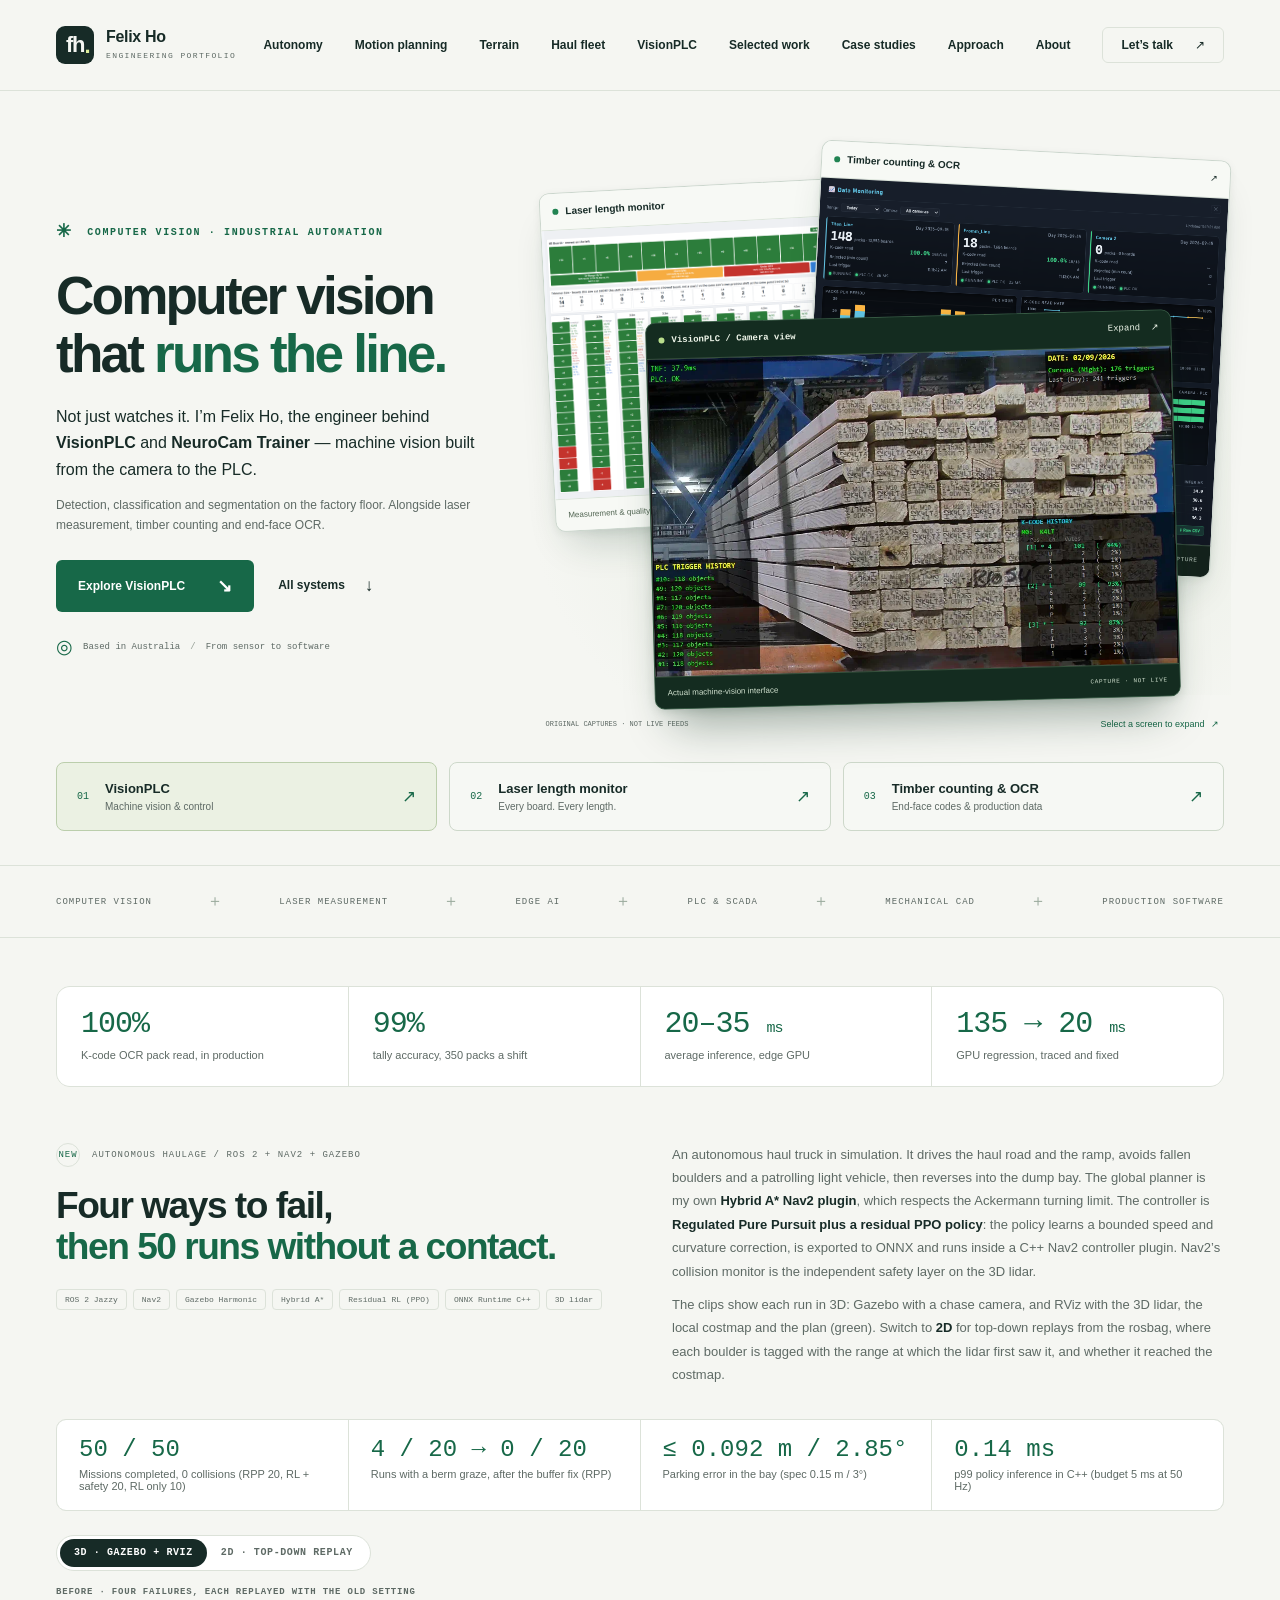
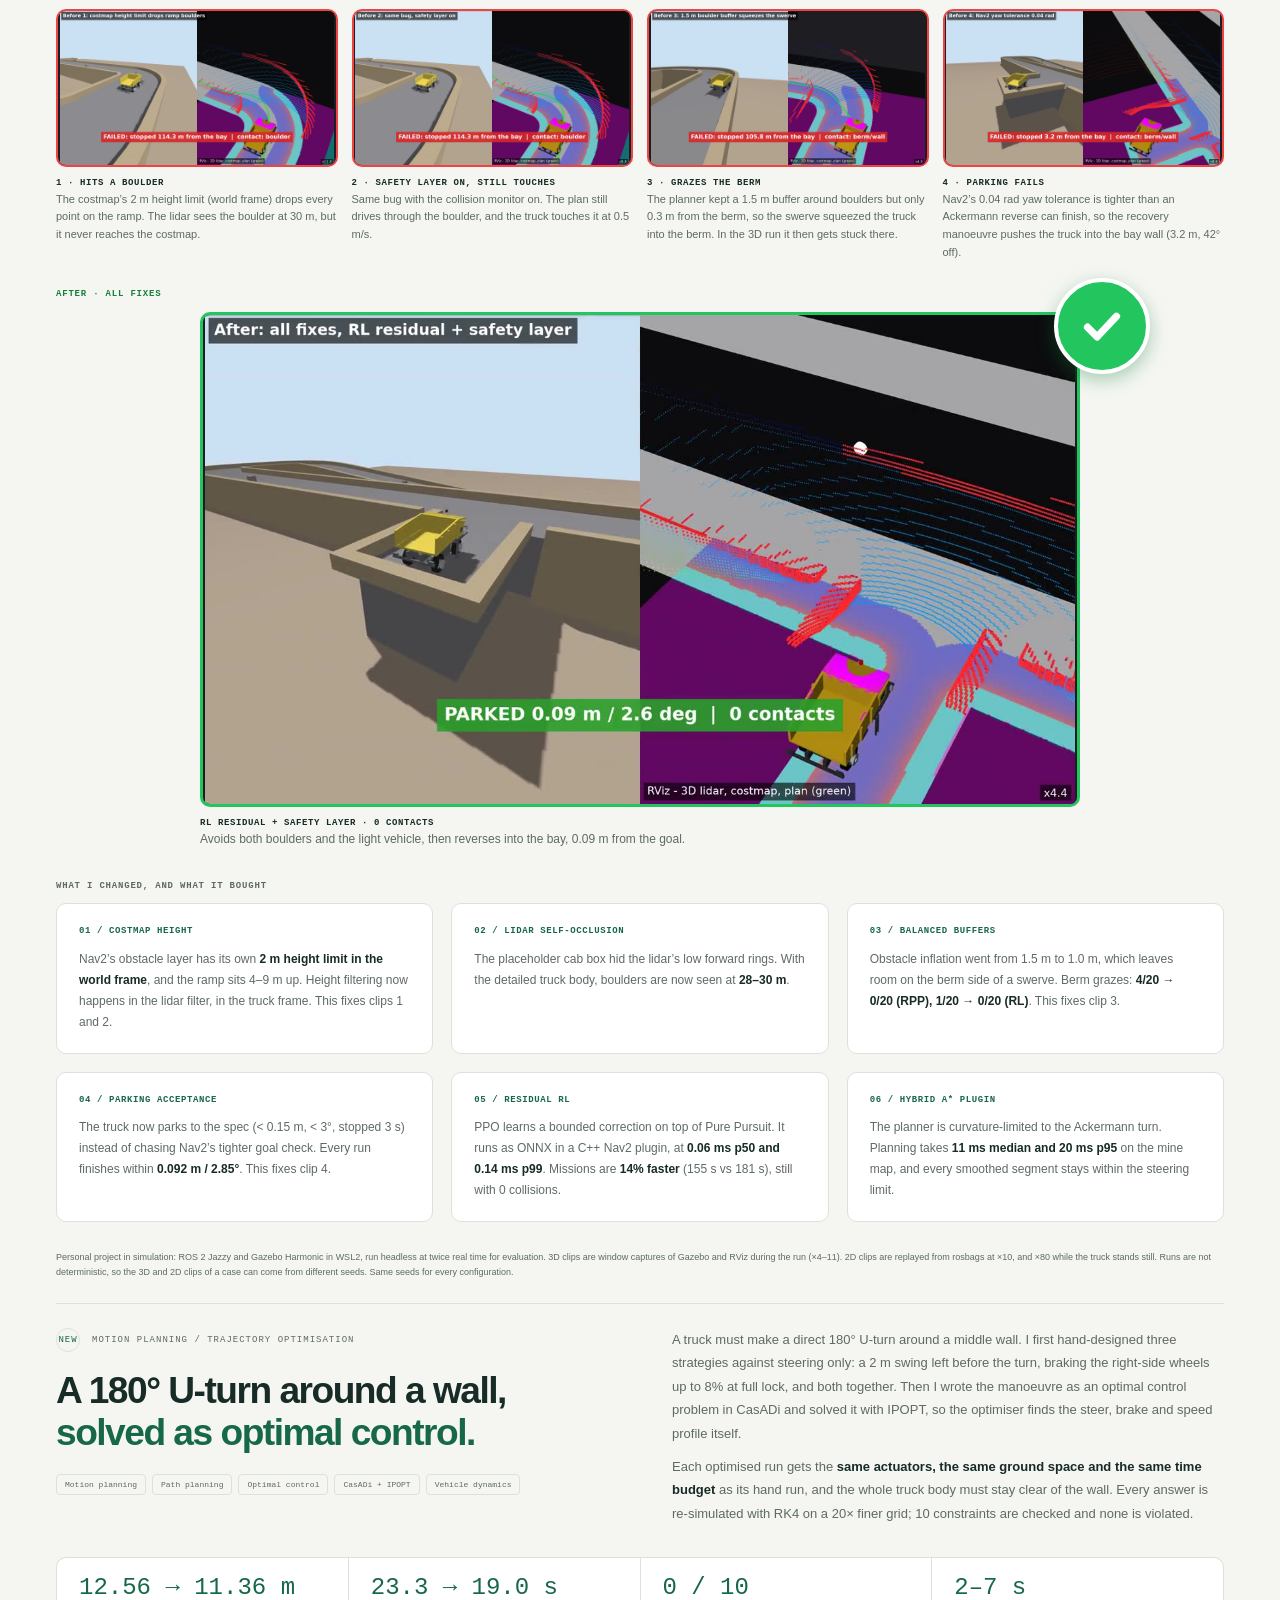
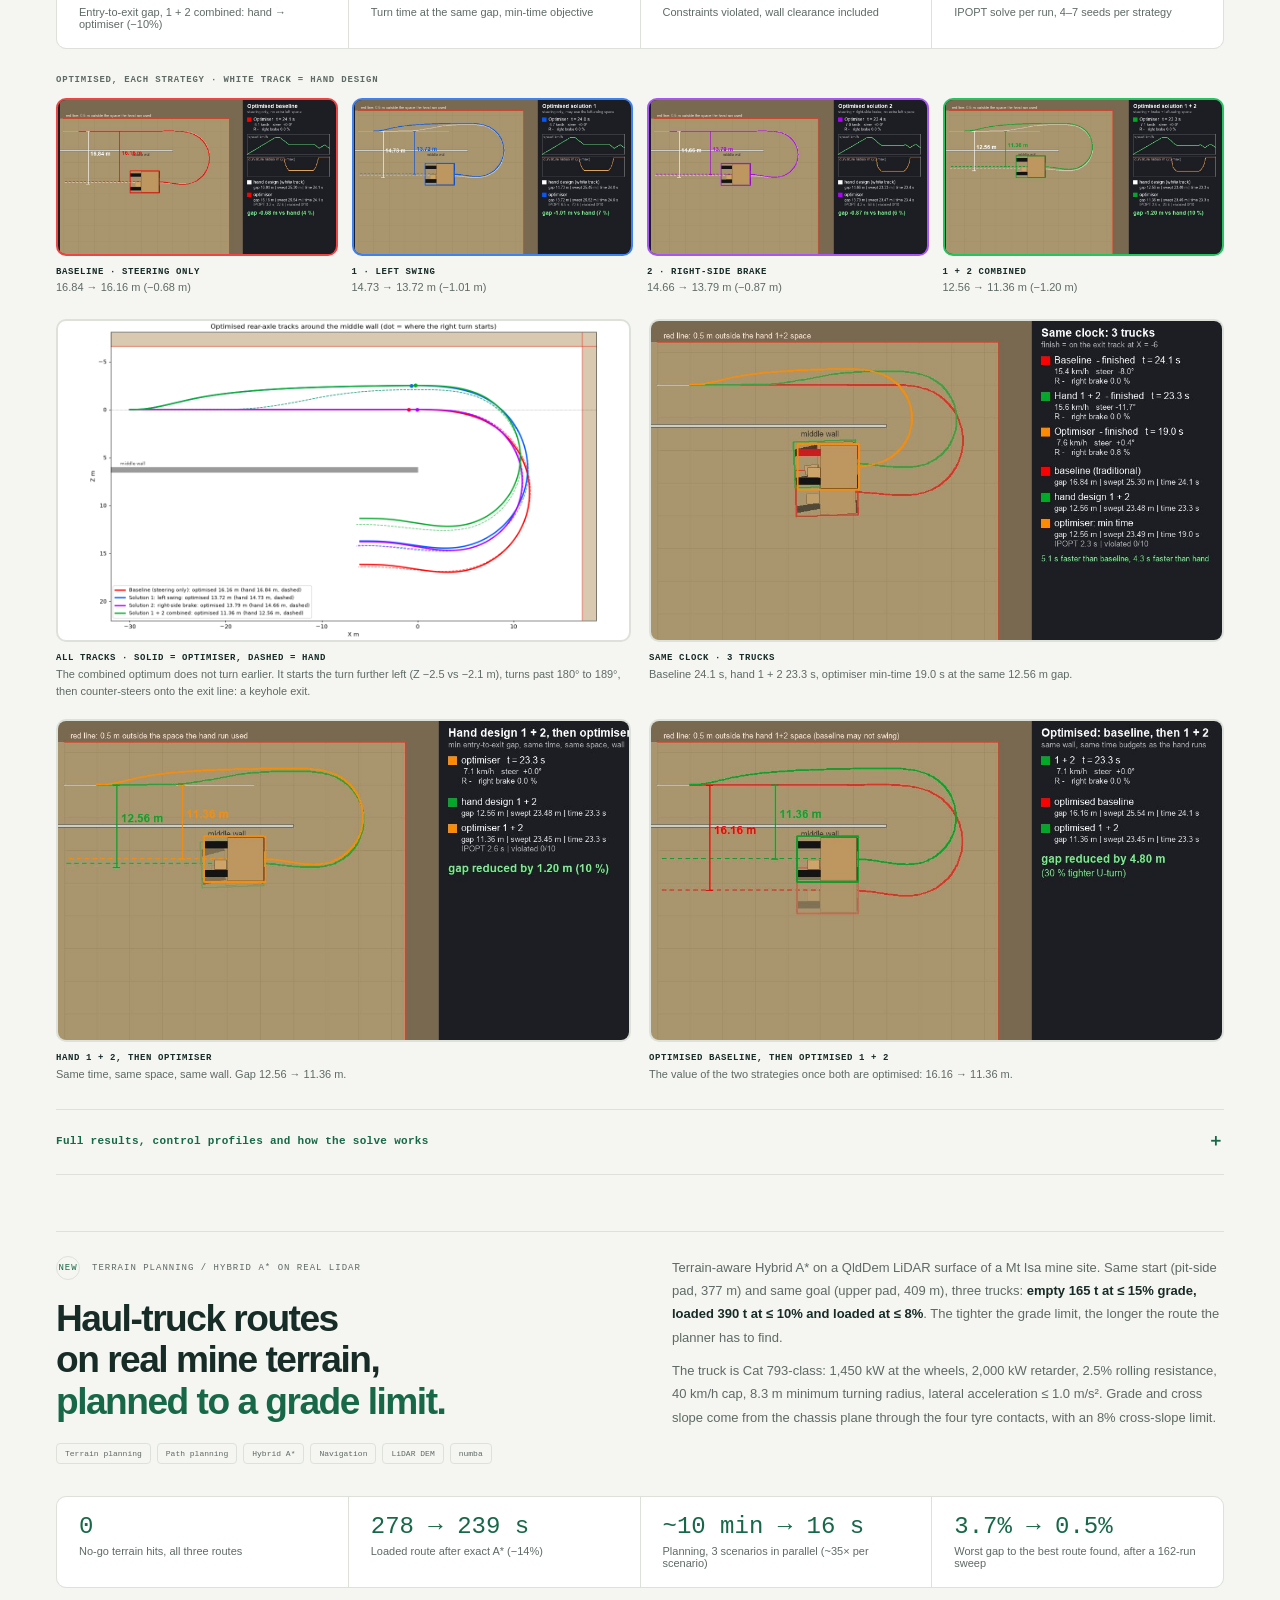
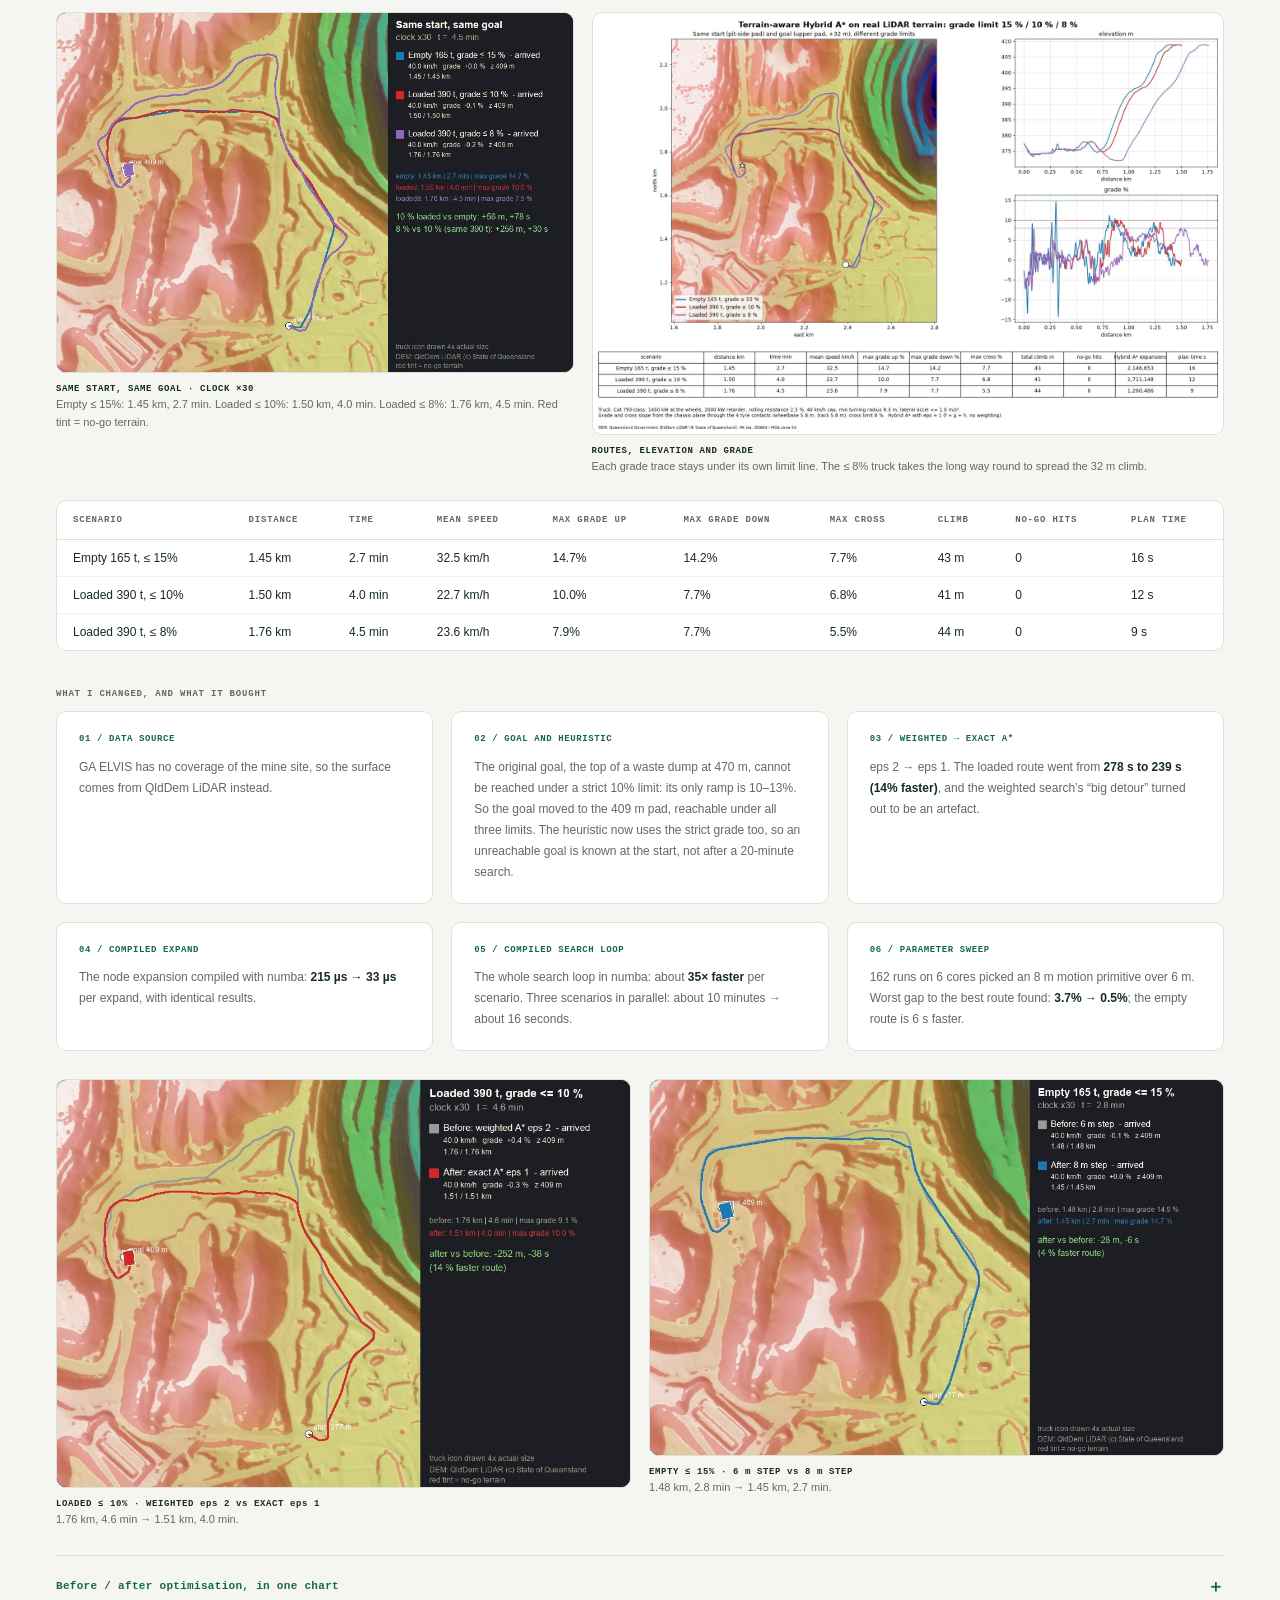
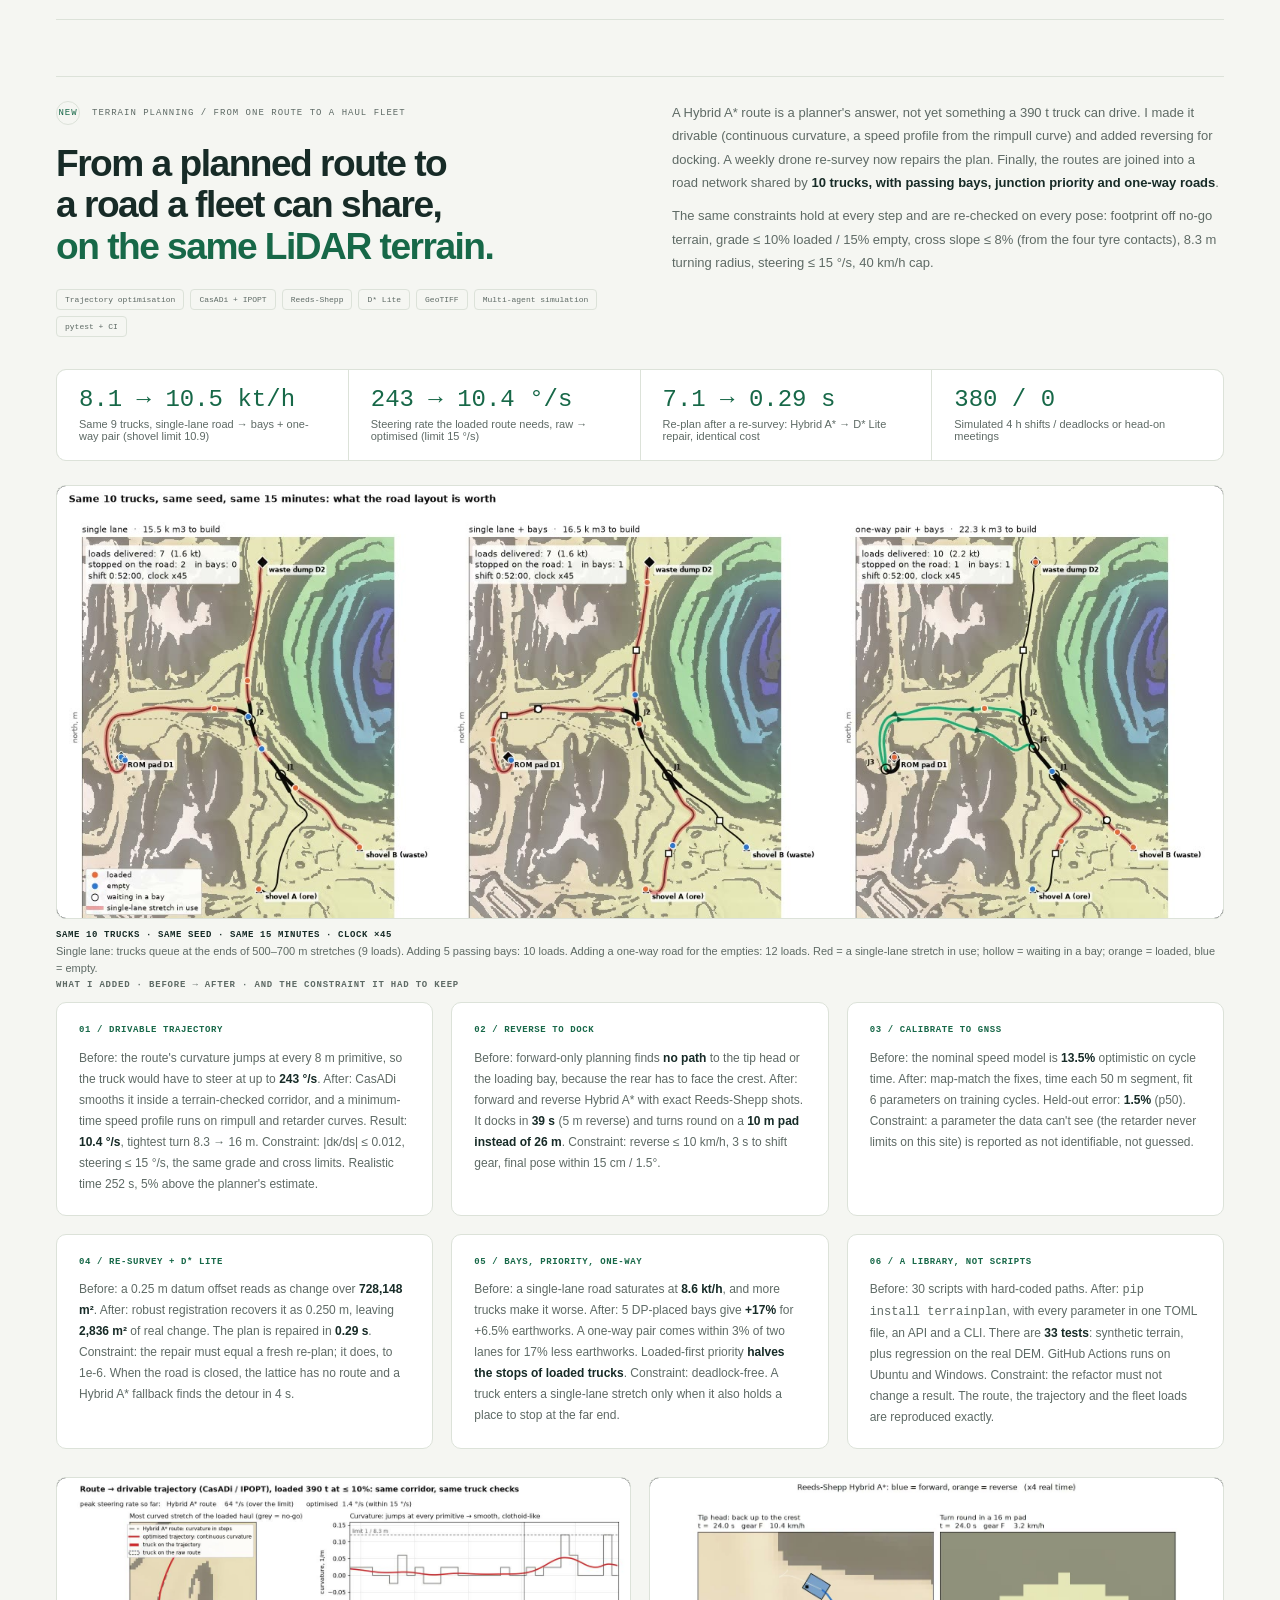
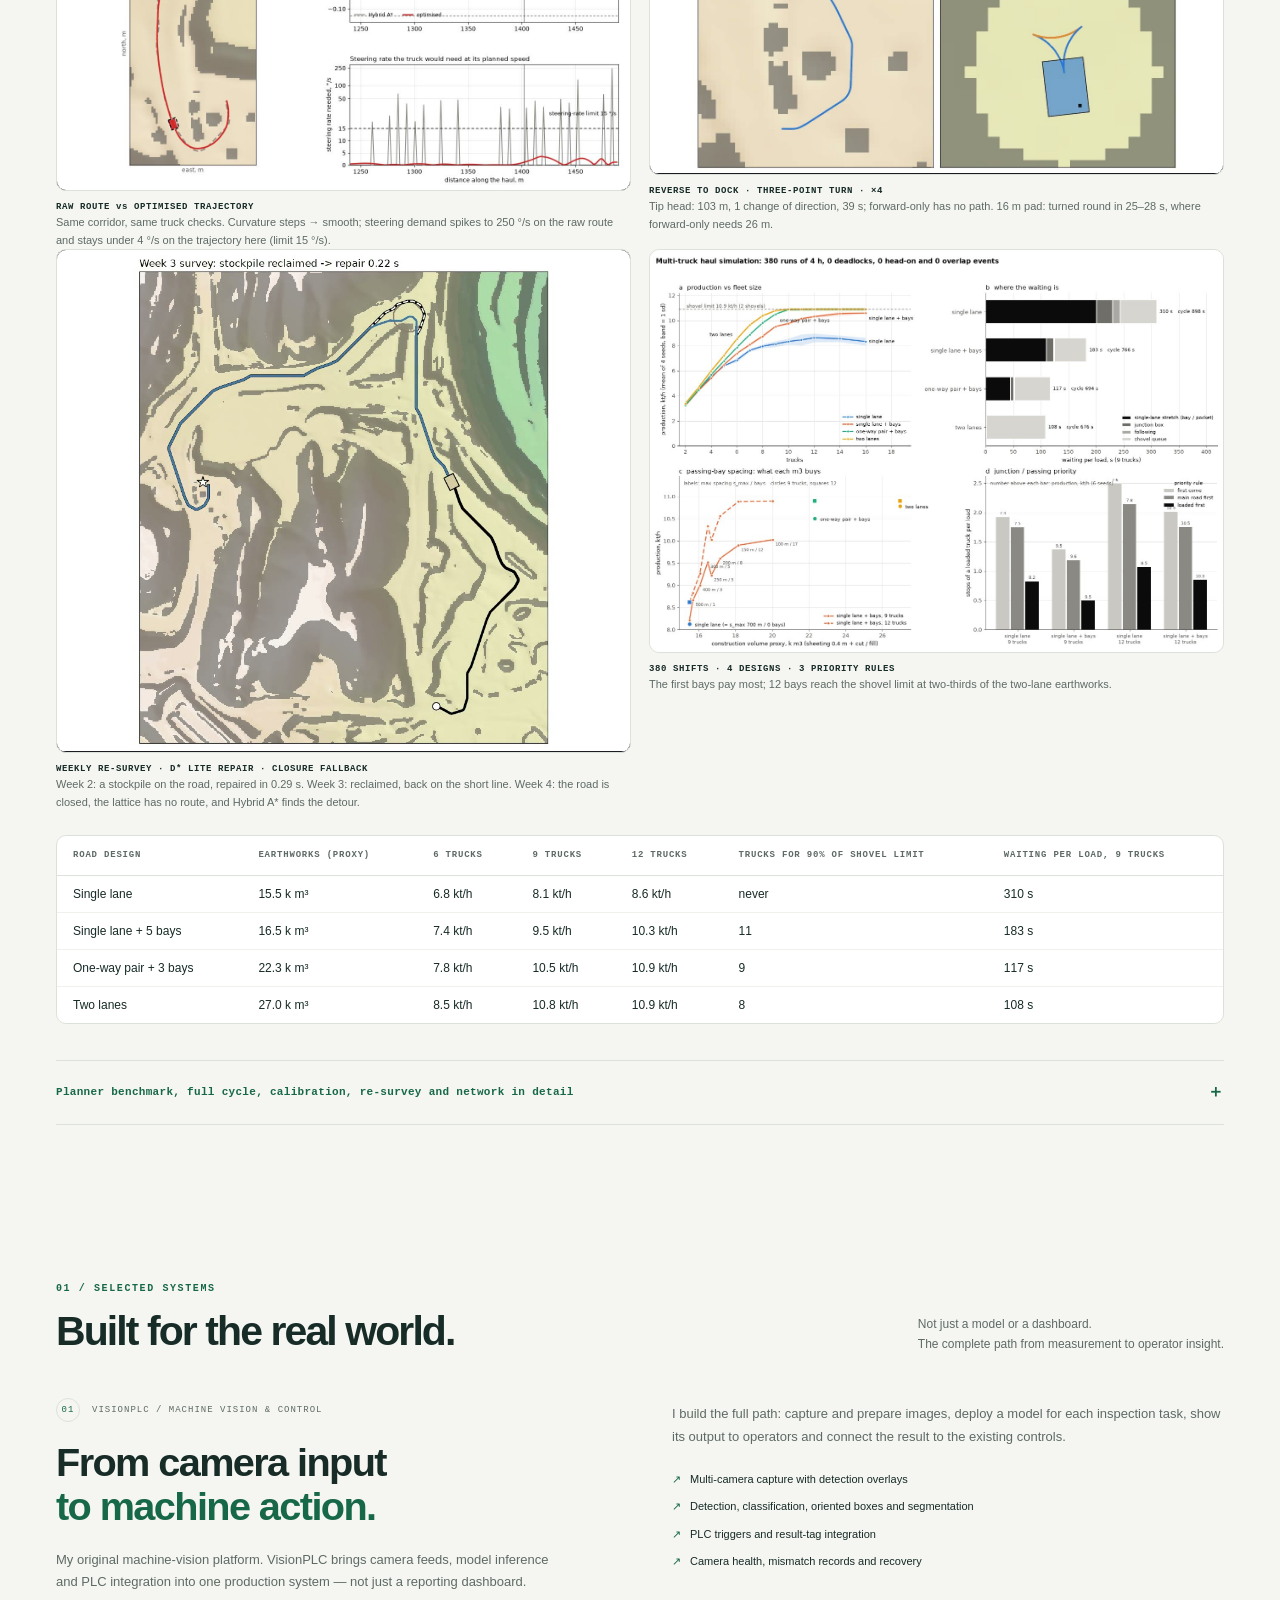
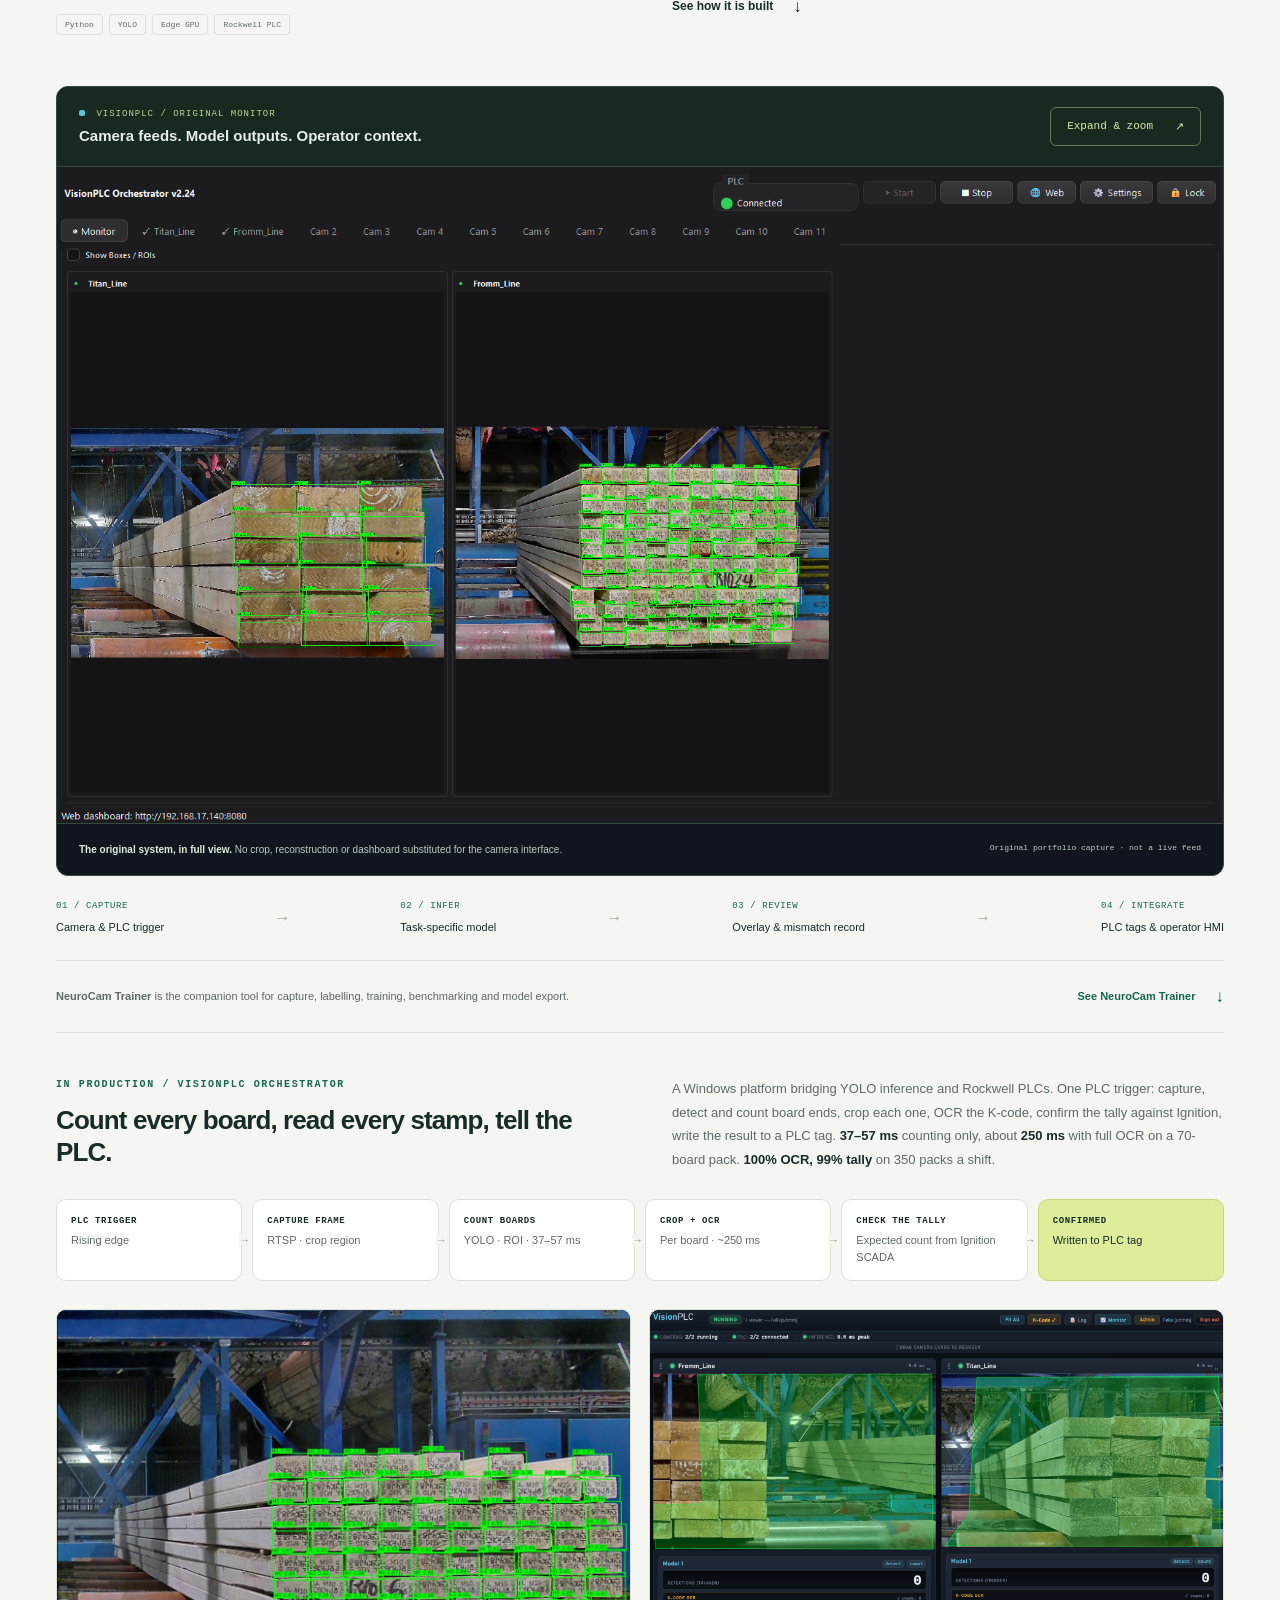
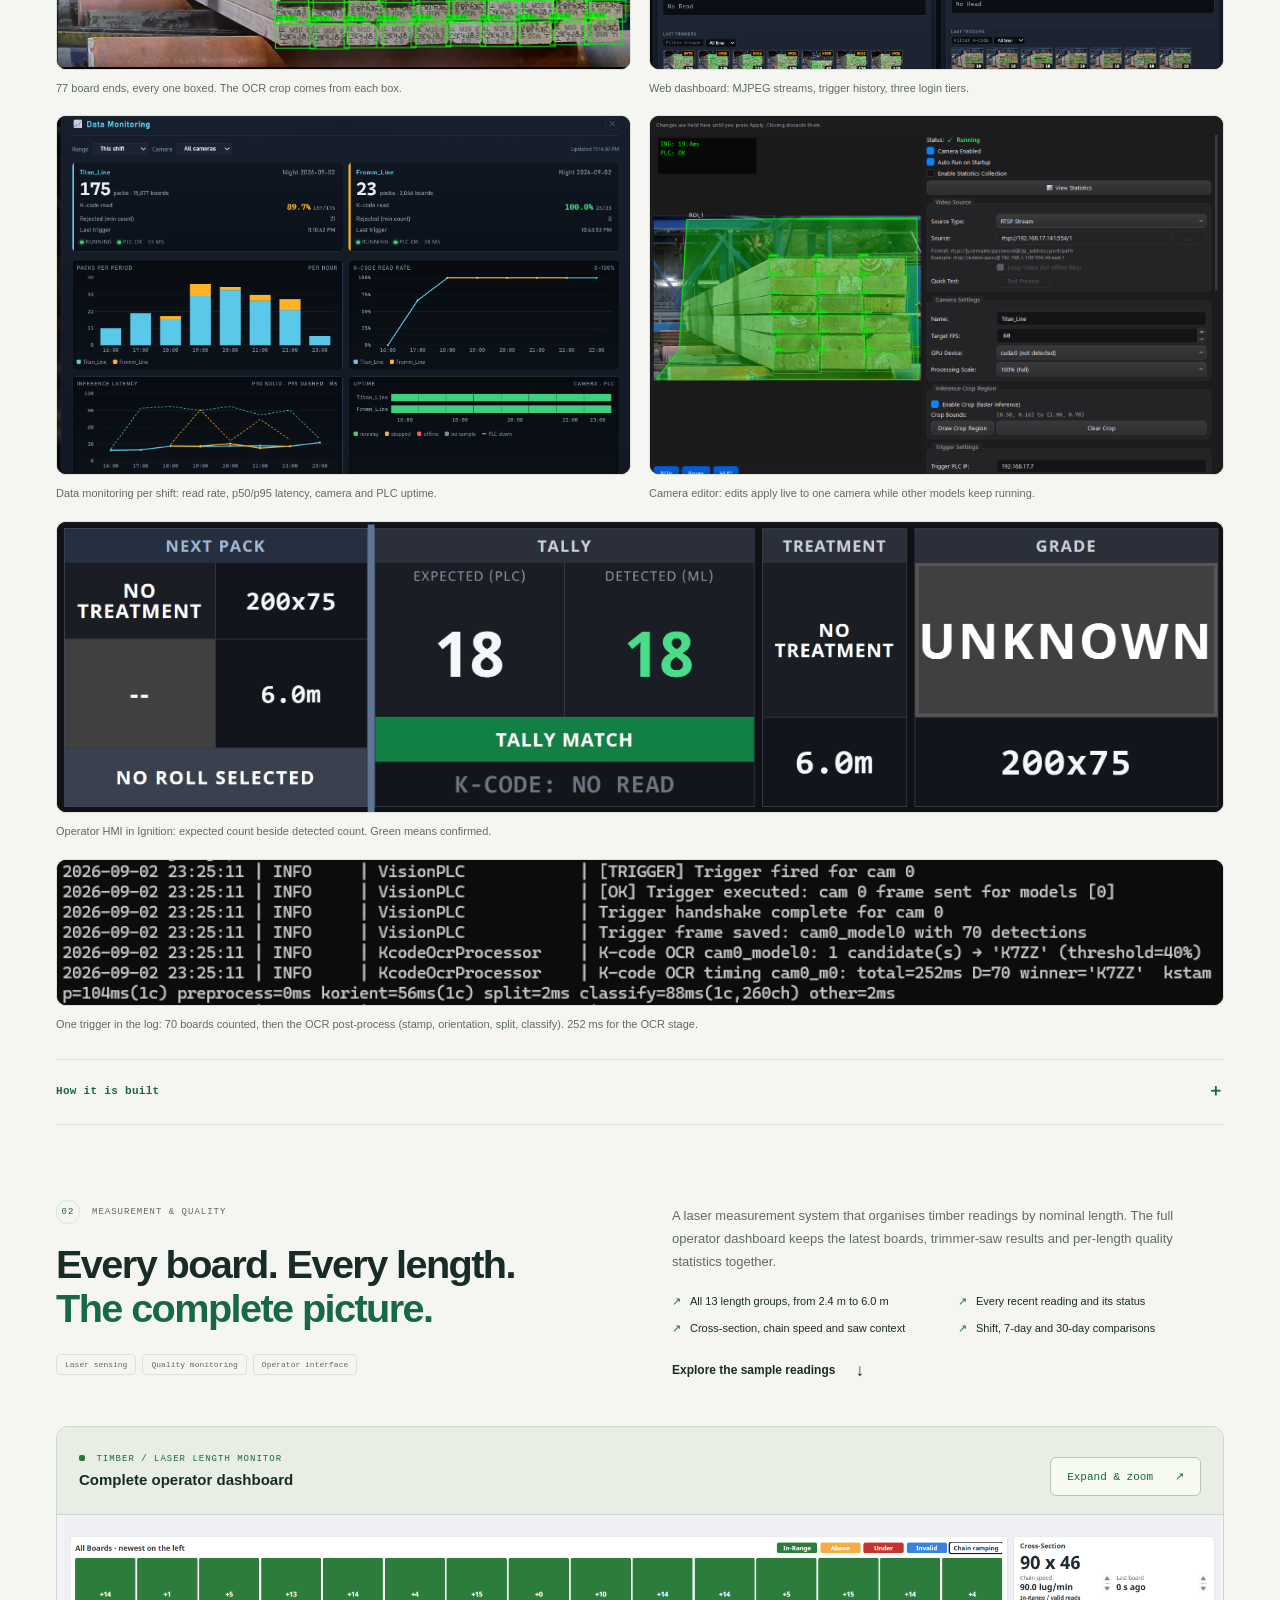
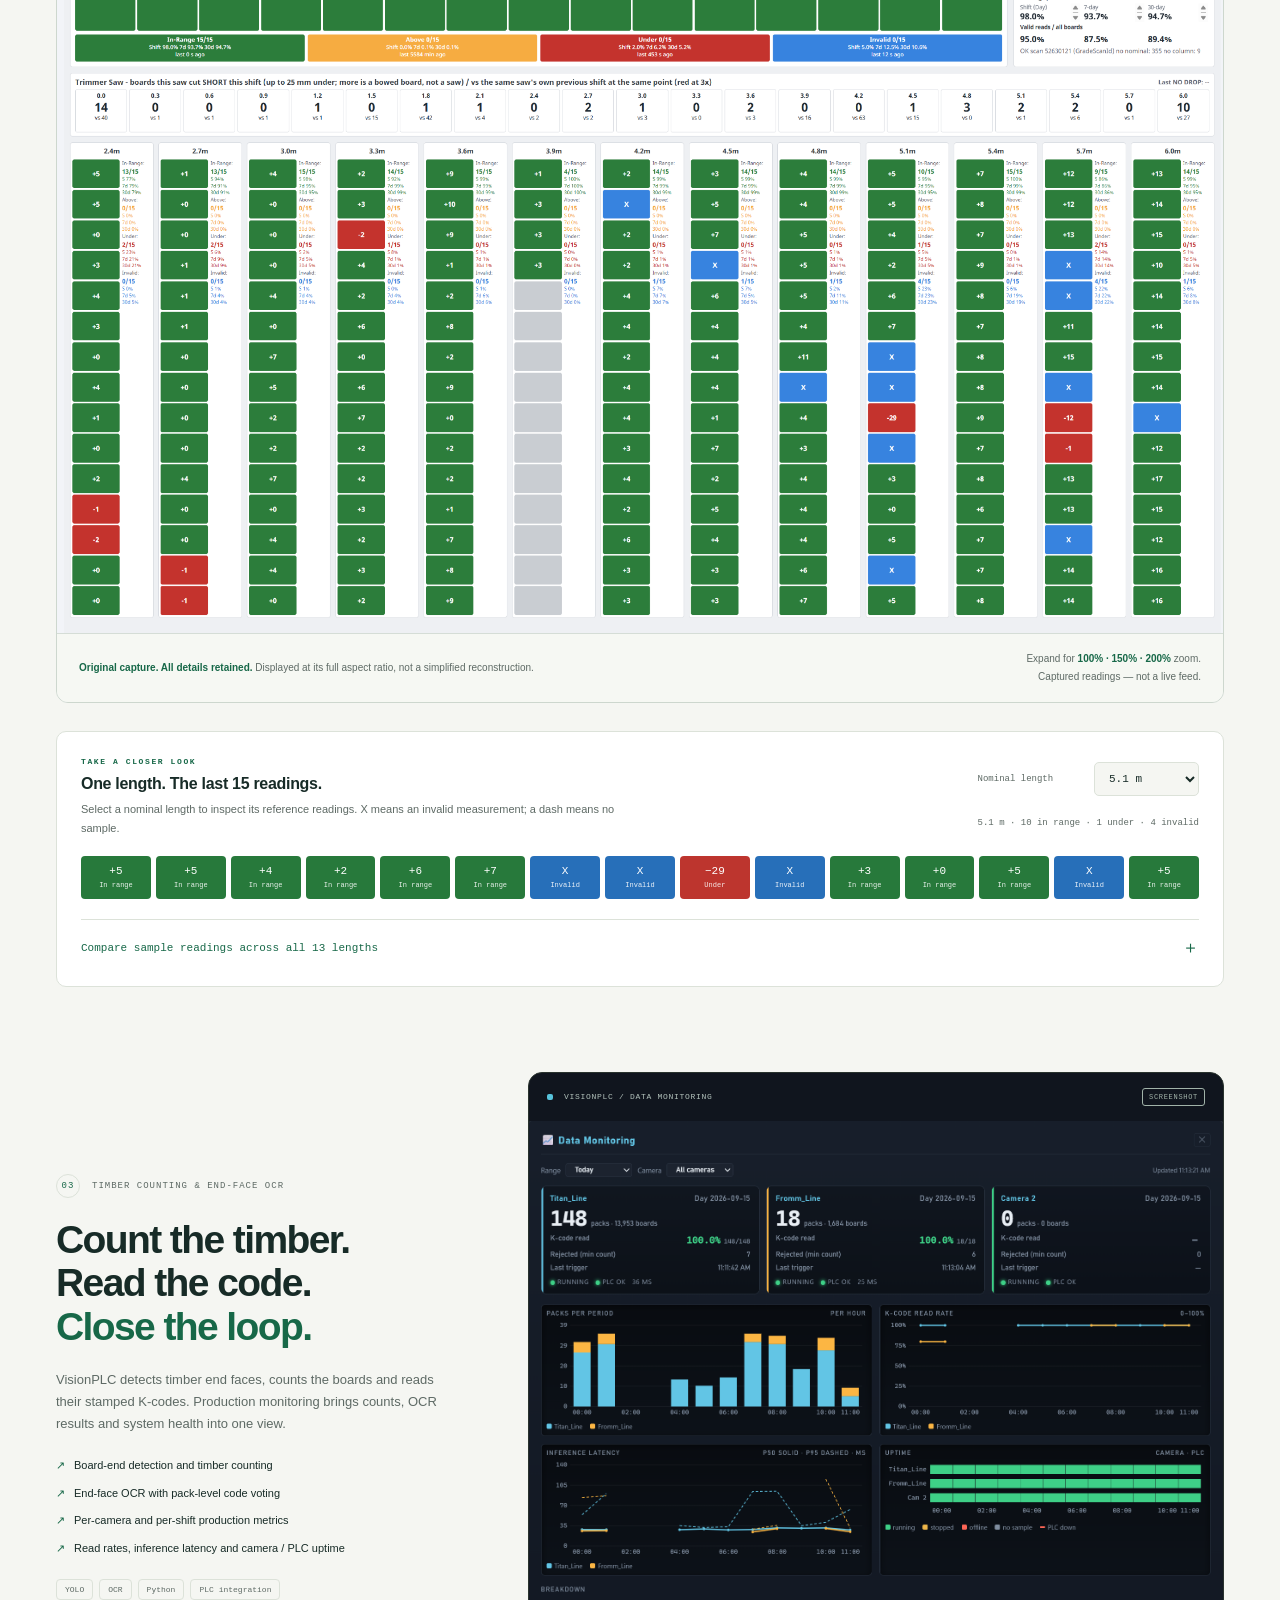
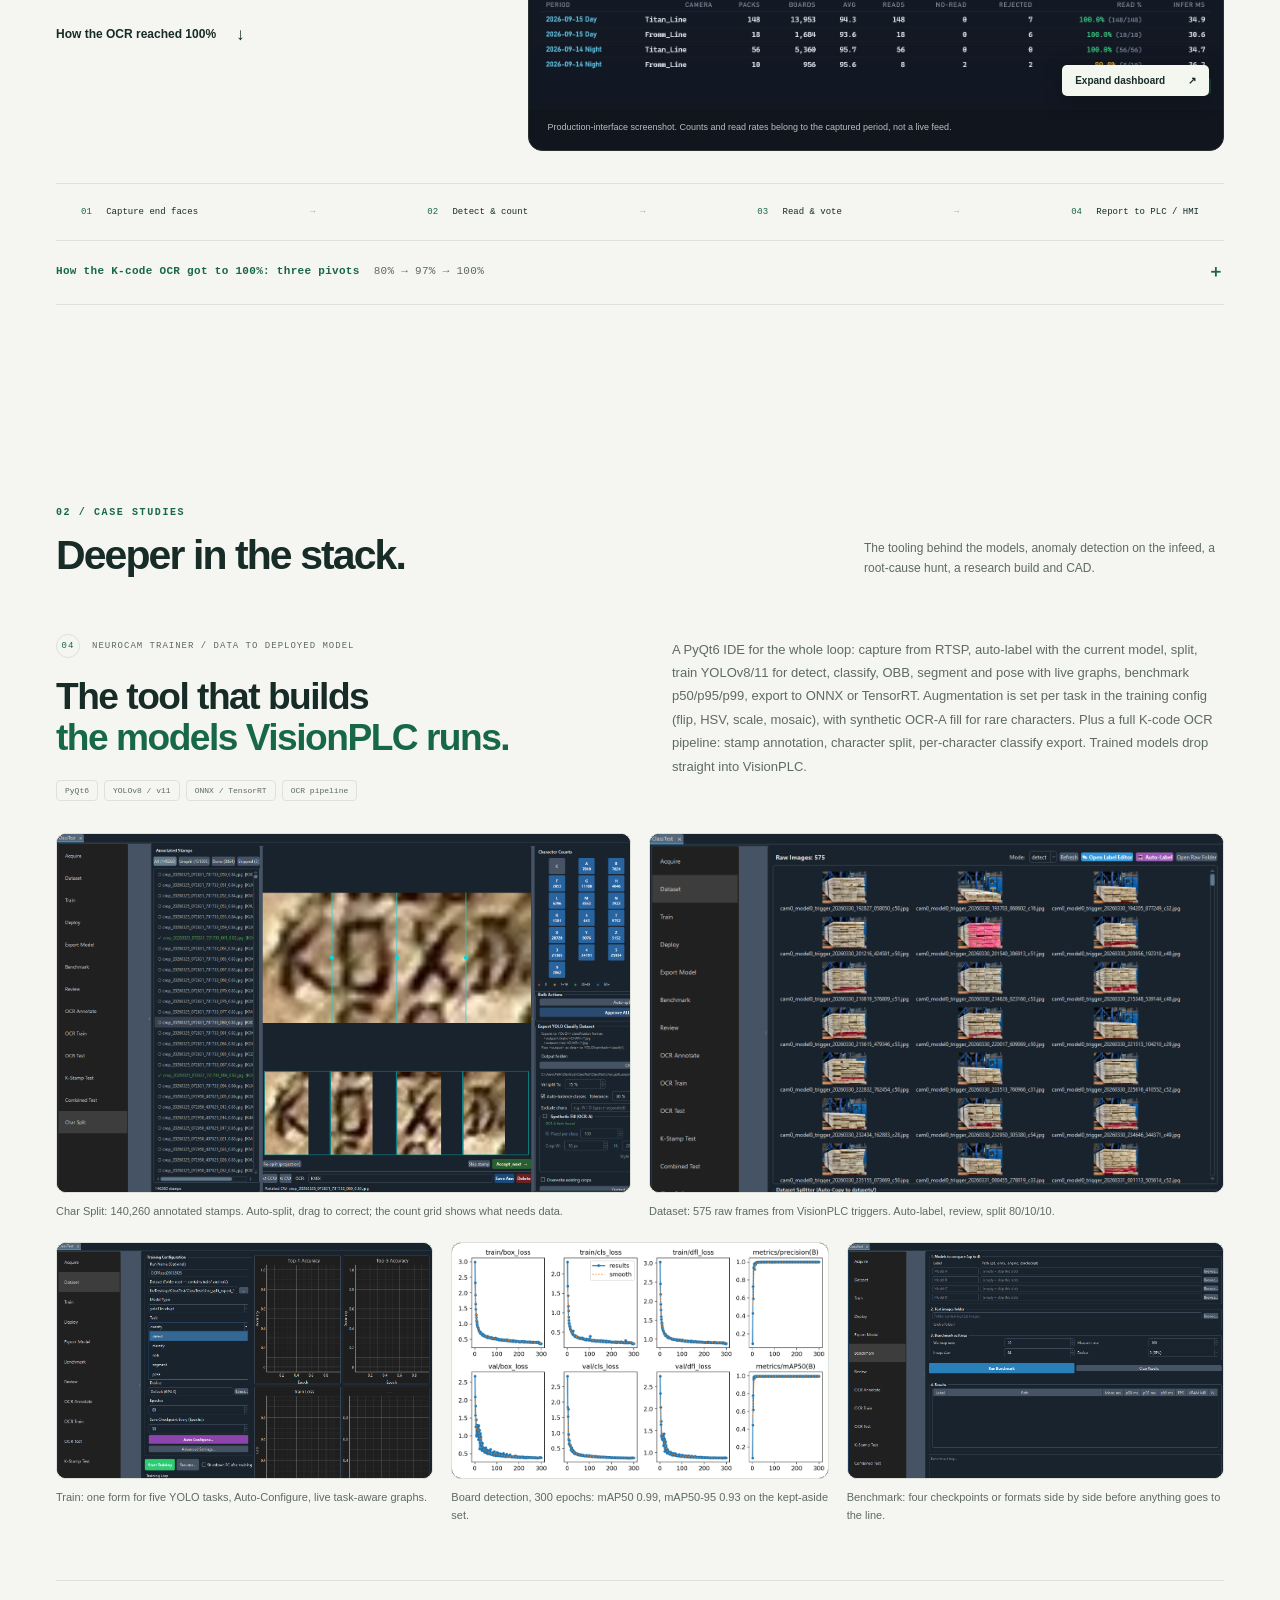
==== commit ce592212: "Terrain fleet section: trajectory, reversing, re-survey and multi-truck traffic New #terrain-fleet s" ====
--- a/index.html
+++ b/index.html
@@ -25,7 +25,7 @@
       <a class="brand" href="#top" aria-label="Felix Ho, home"><span class="brand-mark" aria-hidden="true">fh<span>.</span></span><span>Felix Ho<span class="brand-caption">ENGINEERING PORTFOLIO</span></span></a>
       <button class="menu-toggle" type="button" aria-expanded="false" aria-controls="main-nav" hidden>Menu <span aria-hidden="true">＋</span></button>
       <nav id="main-nav" aria-label="Main navigation">
-        <a href="#autonomy">Autonomy</a><a href="#turning">Motion planning</a><a href="#terrain">Terrain</a><a href="#machine-vision">VisionPLC</a><a href="#work">Selected work</a><a href="#case-studies">Case studies</a><a href="#approach">Approach</a><a href="#about">About</a><a class="nav-contact" href="#contact">Let’s talk <span aria-hidden="true">↗</span></a>
+        <a href="#autonomy">Autonomy</a><a href="#turning">Motion planning</a><a href="#terrain">Terrain</a><a href="#terrain-fleet">Haul fleet</a><a href="#machine-vision">VisionPLC</a><a href="#work">Selected work</a><a href="#case-studies">Case studies</a><a href="#approach">Approach</a><a href="#about">About</a><a class="nav-contact" href="#contact">Let’s talk <span aria-hidden="true">↗</span></a>
       </nav>
     </div>
   </header>
@@ -251,6 +251,74 @@
       </details>
     </section>
 
+    <section id="terrain-fleet" class="section shell case terrain-top" aria-labelledby="terrain-fleet-heading">
+      <div class="case-head">
+        <div><p class="project-kicker"><span>NEW</span> TERRAIN PLANNING / FROM ONE ROUTE TO A HAUL FLEET</p><h3 id="terrain-fleet-heading">From a planned route to a road a fleet can share,<br> <span>on the same LiDAR terrain.</span></h3><div class="tags"><span>Trajectory optimisation</span><span>CasADi + IPOPT</span><span>Reeds-Shepp</span><span>D* Lite</span><span>GeoTIFF</span><span>Multi-agent simulation</span><span>pytest + CI</span></div></div>
+        <div class="case-copy">
+          <p>A Hybrid A* route is a planner's answer, not yet something a 390 t truck can drive. I made it drivable (continuous curvature, a speed profile from the rimpull curve) and added reversing for docking. A weekly drone re-survey now repairs the plan. Finally, the routes are joined into a road network shared by <strong>10 trucks, with passing bays, junction priority and one-way roads</strong>.</p>
+          <p>The same constraints hold at every step and are re-checked on every pose: footprint off no-go terrain, grade ≤ 10% loaded / 15% empty, cross slope ≤ 8% (from the four tyre contacts), 8.3 m turning radius, steering ≤ 15 °/s, 40 km/h cap.</p>
+        </div>
+      </div>
+      <div class="metric-row metric-row--4" role="list">
+        <div role="listitem"><strong>8.1 → 10.5 kt/h</strong><span>Same 9 trucks, single-lane road → bays + one-way pair (shovel limit 10.9)</span></div>
+        <div role="listitem"><strong>243 → 10.4 °/s</strong><span>Steering rate the loaded route needs, raw → optimised (limit 15 °/s)</span></div>
+        <div role="listitem"><strong>7.1 → 0.29 s</strong><span>Re-plan after a re-survey: Hybrid A* → D* Lite repair, identical cost</span></div>
+        <div role="listitem"><strong>380 / 0</strong><span>Simulated 4 h shifts / deadlocks or head-on meetings</span></div>
+      </div>
+
+      <figure class="terrain-view"><video src="assets/terrain/terrain-fleet-traffic.mp4" poster="assets/terrain/terrain-fleet-traffic.jpg" width="1552" height="576" autoplay="" muted="" loop="" playsinline="" preload="metadata" aria-label="Three road layouts side by side with the same ten trucks: single lane, single lane with passing bays, and a one-way pair"></video><figcaption><b>SAME 10 TRUCKS · SAME SEED · SAME 15 MINUTES · CLOCK ×45</b>Single lane: trucks queue at the ends of 500–700 m stretches (9 loads). Adding 5 passing bays: 10 loads. Adding a one-way road for the empties: 12 loads. Red = a single-lane stretch in use; hollow = waiting in a bay; orange = loaded, blue = empty.</figcaption></figure>
+
+      <p class="turn-row-label">WHAT I ADDED · BEFORE → AFTER · AND THE CONSTRAINT IT HAD TO KEEP</p>
+      <ol class="step-cards step-cards--6">
+        <li><b>01 / Drivable trajectory</b><p>Before: the route's curvature jumps at every 8 m primitive, so the truck would have to steer at up to <strong>243 °/s</strong>. After: CasADi smooths it inside a terrain-checked corridor, and a minimum-time speed profile runs on rimpull and retarder curves. Result: <strong>10.4 °/s</strong>, tightest turn 8.3 → 16 m. Constraint: |dκ/ds| ≤ 0.012, steering ≤ 15 °/s, the same grade and cross limits. Realistic time 252 s, 5% above the planner's estimate.</p></li>
+        <li><b>02 / Reverse to dock</b><p>Before: forward-only planning finds <strong>no path</strong> to the tip head or the loading bay, because the rear has to face the crest. After: forward and reverse Hybrid A* with exact Reeds-Shepp shots. It docks in <strong>39 s</strong> (5 m reverse) and turns round on a <strong>10 m pad instead of 26 m</strong>. Constraint: reverse ≤ 10 km/h, 3 s to shift gear, final pose within 15 cm / 1.5°.</p></li>
+        <li><b>03 / Calibrate to GNSS</b><p>Before: the nominal speed model is <strong>13.5%</strong> optimistic on cycle time. After: map-match the fixes, time each 50 m segment, fit 6 parameters on training cycles. Held-out error: <strong>1.5%</strong> (p50). Constraint: a parameter the data can't see (the retarder never limits on this site) is reported as not identifiable, not guessed.</p></li>
+        <li><b>04 / Re-survey + D* Lite</b><p>Before: a 0.25 m datum offset reads as change over <strong>728,148 m²</strong>. After: robust registration recovers it as 0.250 m, leaving <strong>2,836 m²</strong> of real change. The plan is repaired in <strong>0.29 s</strong>. Constraint: the repair must equal a fresh re-plan; it does, to 1e-6. When the road is closed, the lattice has no route and a Hybrid A* fallback finds the detour in 4 s.</p></li>
+        <li><b>05 / Bays, priority, one-way</b><p>Before: a single-lane road saturates at <strong>8.6 kt/h</strong>, and more trucks make it worse. After: 5 DP-placed bays give <strong>+17%</strong> for +6.5% earthworks. A one-way pair comes within 3% of two lanes for 17% less earthworks. Loaded-first priority <strong>halves the stops of loaded trucks</strong>. Constraint: deadlock-free. A truck enters a single-lane stretch only when it also holds a place to stop at the far end.</p></li>
+        <li><b>06 / A library, not scripts</b><p>Before: 30 scripts with hard-coded paths. After: <code>pip install terrainplan</code>, with every parameter in one TOML file, an API and a CLI. There are <strong>33 tests</strong>: synthetic terrain, plus regression on the real DEM. GitHub Actions runs on Ubuntu and Windows. Constraint: the refactor must not change a result. The route, the trajectory and the fleet loads are reproduced exactly.</p></li>
+      </ol>
+
+      <div class="terrain-pair">
+        <figure class="terrain-view"><video src="assets/terrain/terrain-trajectory.mp4" poster="assets/terrain/terrain-trajectory.jpg" width="1360" height="736" autoplay="" muted="" loop="" playsinline="" preload="metadata" aria-label="Raw Hybrid A star route against the optimised trajectory on the most curved stretch, with curvature and steering-rate plots"></video><figcaption><b>RAW ROUTE vs OPTIMISED TRAJECTORY</b>Same corridor, same truck checks. Curvature steps → smooth; steering demand spikes to 250 °/s on the raw route and stays under 4 °/s on the trajectory here (limit 15 °/s).</figcaption></figure>
+        <figure class="terrain-view"><video src="assets/terrain/terrain-reverse-docking.mp4" poster="assets/terrain/terrain-reverse-docking.jpg" width="1280" height="660" autoplay="" muted="" loop="" playsinline="" preload="metadata" aria-label="Loaded truck reverses to the tip-head crest; a three-point turn on a 16 metre pad"></video><figcaption><b>REVERSE TO DOCK · THREE-POINT TURN · ×4</b>Tip head: 103 m, 1 change of direction, 39 s; forward-only has no path. 16 m pad: turned round in 25–28 s, where forward-only needs 26 m.</figcaption></figure>
+      </div>
+
+      <div class="terrain-pair">
+        <figure class="terrain-view"><video src="assets/terrain/terrain-resurvey-dstar.mp4" poster="assets/terrain/terrain-resurvey-dstar.jpg" width="960" height="840" autoplay="" muted="" loop="" playsinline="" preload="metadata" aria-label="The truck drives while weekly surveys arrive; the plan is repaired, and on a road closure switches to a Hybrid A star detour"></video><figcaption><b>WEEKLY RE-SURVEY · D* LITE REPAIR · CLOSURE FALLBACK</b>Week 2: a stockpile on the road, repaired in 0.29 s. Week 3: reclaimed, back on the short line. Week 4: the road is closed, the lattice has no route, and Hybrid A* finds the detour.</figcaption></figure>
+        <figure class="terrain-view"><a href="assets/terrain/terrain-fleet-results.jpg" data-lightbox="" data-title="Multi-truck haul simulation: 380 shifts of 4 h" data-caption="(a) production vs fleet size, (b) waiting per load, (c) passing-bay spacing vs construction volume, (d) priority rule vs stops of loaded trucks."><img src="assets/terrain/terrain-fleet-results.jpg" width="1350" height="945" loading="lazy" decoding="async" alt="Four panels: production against fleet size for four road designs, waiting per load, bay spacing against construction volume, and stops of loaded trucks for three priority rules"></a><figcaption><b>380 SHIFTS · 4 DESIGNS · 3 PRIORITY RULES</b>The first bays pay most; 12 bays reach the shovel limit at two-thirds of the two-lane earthworks.</figcaption></figure>
+      </div>
+
+      <div class="table-wrap terrain-table" tabindex="0" role="region" aria-label="Road designs compared in the fleet simulation">
+        <table class="data-table">
+          <thead><tr><th scope="col">Road design</th><th scope="col">Earthworks (proxy)</th><th scope="col">6 trucks</th><th scope="col">9 trucks</th><th scope="col">12 trucks</th><th scope="col">Trucks for 90% of shovel limit</th><th scope="col">Waiting per load, 9 trucks</th></tr></thead>
+          <tbody>
+            <tr><td>Single lane</td><td>15.5 k m³</td><td>6.8 kt/h</td><td>8.1 kt/h</td><td>8.6 kt/h</td><td>never</td><td>310 s</td></tr>
+            <tr><td>Single lane + 5 bays</td><td>16.5 k m³</td><td>7.4 kt/h</td><td>9.5 kt/h</td><td>10.3 kt/h</td><td>11</td><td>183 s</td></tr>
+            <tr><td>One-way pair + 3 bays</td><td>22.3 k m³</td><td>7.8 kt/h</td><td>10.5 kt/h</td><td>10.9 kt/h</td><td>9</td><td>117 s</td></tr>
+            <tr><td>Two lanes</td><td>27.0 k m³</td><td>8.5 kt/h</td><td>10.8 kt/h</td><td>10.9 kt/h</td><td>8</td><td>108 s</td></tr>
+          </tbody>
+        </table>
+      </div>
+
+      <details class="case-more">
+        <summary>Planner benchmark, full cycle, calibration, re-survey and network in detail <span aria-hidden="true">＋</span></summary>
+        <div class="case-more-body">
+          <figure class="shot shot--wide"><a href="assets/terrain/terrain-benchmark.jpg" data-lightbox="" data-title="Planner benchmark: 100 random scenarios" data-caption="Success rate, compute time, curvature and route quality of A*, Hybrid A*, compiled Hybrid A*, State Lattice and RRT*."><img src="assets/terrain/terrain-benchmark.jpg" width="1710" height="990" loading="lazy" decoding="async" alt="Planner benchmark with four panels: success rate, compute time, maximum curvature and route quality"></a><figcaption>Why Hybrid A*: 100 random scenarios, one common truck check. Drivable paths: compiled Hybrid A* 97% (p50 3.4 s); State Lattice 98% but 9% slower routes; RRT* 64%; grid A* 0%, because it ignores the turning radius.</figcaption></figure>
+          <figure class="shot shot--wide"><a href="assets/terrain/terrain-full-cycle.jpg" data-lightbox="" data-title="Full cycle legs with smoothed docking manoeuvres" data-caption="Haul plus reverse to the tip head, empty return plus reverse into the loading bay."><img src="assets/terrain/terrain-full-cycle.jpg" width="1615" height="977" loading="lazy" decoding="async" alt="Two docking manoeuvres with speed and steering profiles"></a><figcaption>Full cycle: the loaded leg takes 271 s and the empty leg 183 s, both including the manoeuvre. Steering stays ≤ 15 °/s, with a standstill while the truck steers at a change of direction.</figcaption></figure>
+          <figure class="shot shot--wide"><a href="assets/terrain/terrain-validation.jpg" data-lightbox="" data-title="GNSS / FMS validation and calibration" data-caption="Map-matched fixes, segment times, calibrated parameters and held-out errors."><img src="assets/terrain/terrain-validation.jpg" width="1615" height="1020" loading="lazy" decoding="async" alt="Validation panels: map matching, segment times, parameter estimates and cycle-time errors"></a><figcaption>5 of 6 hidden parameters recovered to within 3%.</figcaption></figure>
+          <figure class="shot shot--wide"><a href="assets/terrain/terrain-resurvey.jpg" data-lightbox="" data-title="Weekly re-survey + D* Lite, with a road-closure fallback" data-caption="Three surveys, the repaired plans, re-planning times and the survey impact report."><img src="assets/terrain/terrain-resurvey.jpg" width="1680" height="1240" loading="lazy" decoding="async" alt="Three maps of repaired plans, a bar chart of re-planning times and a survey report table"></a><figcaption>While the road is open, the repair is about 25× faster than Hybrid A*. Each survey also re-checks the published routes: the 8% route is flagged for re-planning in weeks 2 and 4.</figcaption></figure>
+          <figure class="shot shot--wide"><a href="assets/terrain/terrain-fleet-network.jpg" data-lightbox="" data-title="Haul-road network from the planned routes" data-caption="Passing bays (left) and the one-way pair (right) on the terrain."><img src="assets/terrain/terrain-fleet-network.jpg" width="1350" height="846" loading="lazy" decoding="async" alt="Two maps of the haul-road network: single lane with passing bays, and with a one-way pair"></a><figcaption>The network was built from the planned routes: ore runs A → D1 and waste B → D2. The second carriageway came from re-planning with the trunk closed. Junction boxes keep crossing movements apart, and loaded trucks go first.</figcaption></figure>
+          <p class="media-note">DEM: Queensland Government QldDem LiDAR (© State of Queensland), Mt Isa, GDA94 / MGA zone 54. Personal project in simulation.
+            Honest limits:
+            <br>The rimpull and retarder curves are an illustrative 793-class shape, not OEM data.
+            <br>The GNSS cycles and drone surveys are synthetic, generated on the real terrain and routes.
+            <br>Earthworks are a proxy: sheeting plus cut and fill.
+            <br>Shovel B, the waste dump, and the load, dump and spot times are chosen from the terrain and typical values, not a mine plan.
+            <br>The clip shows one 15-minute window; the table averages 4 h × 4 seeds.</p>
+        </div>
+      </details>
+    </section>
+
 
     <section id="work" class="section shell" aria-labelledby="work-heading">
       <div class="section-heading"><div><p class="eyebrow">01 / SELECTED SYSTEMS</p><h2 id="work-heading">Built for the real world.</h2></div><p>Not just a model or a dashboard.<br> The complete path from measurement to operator insight.</p></div>
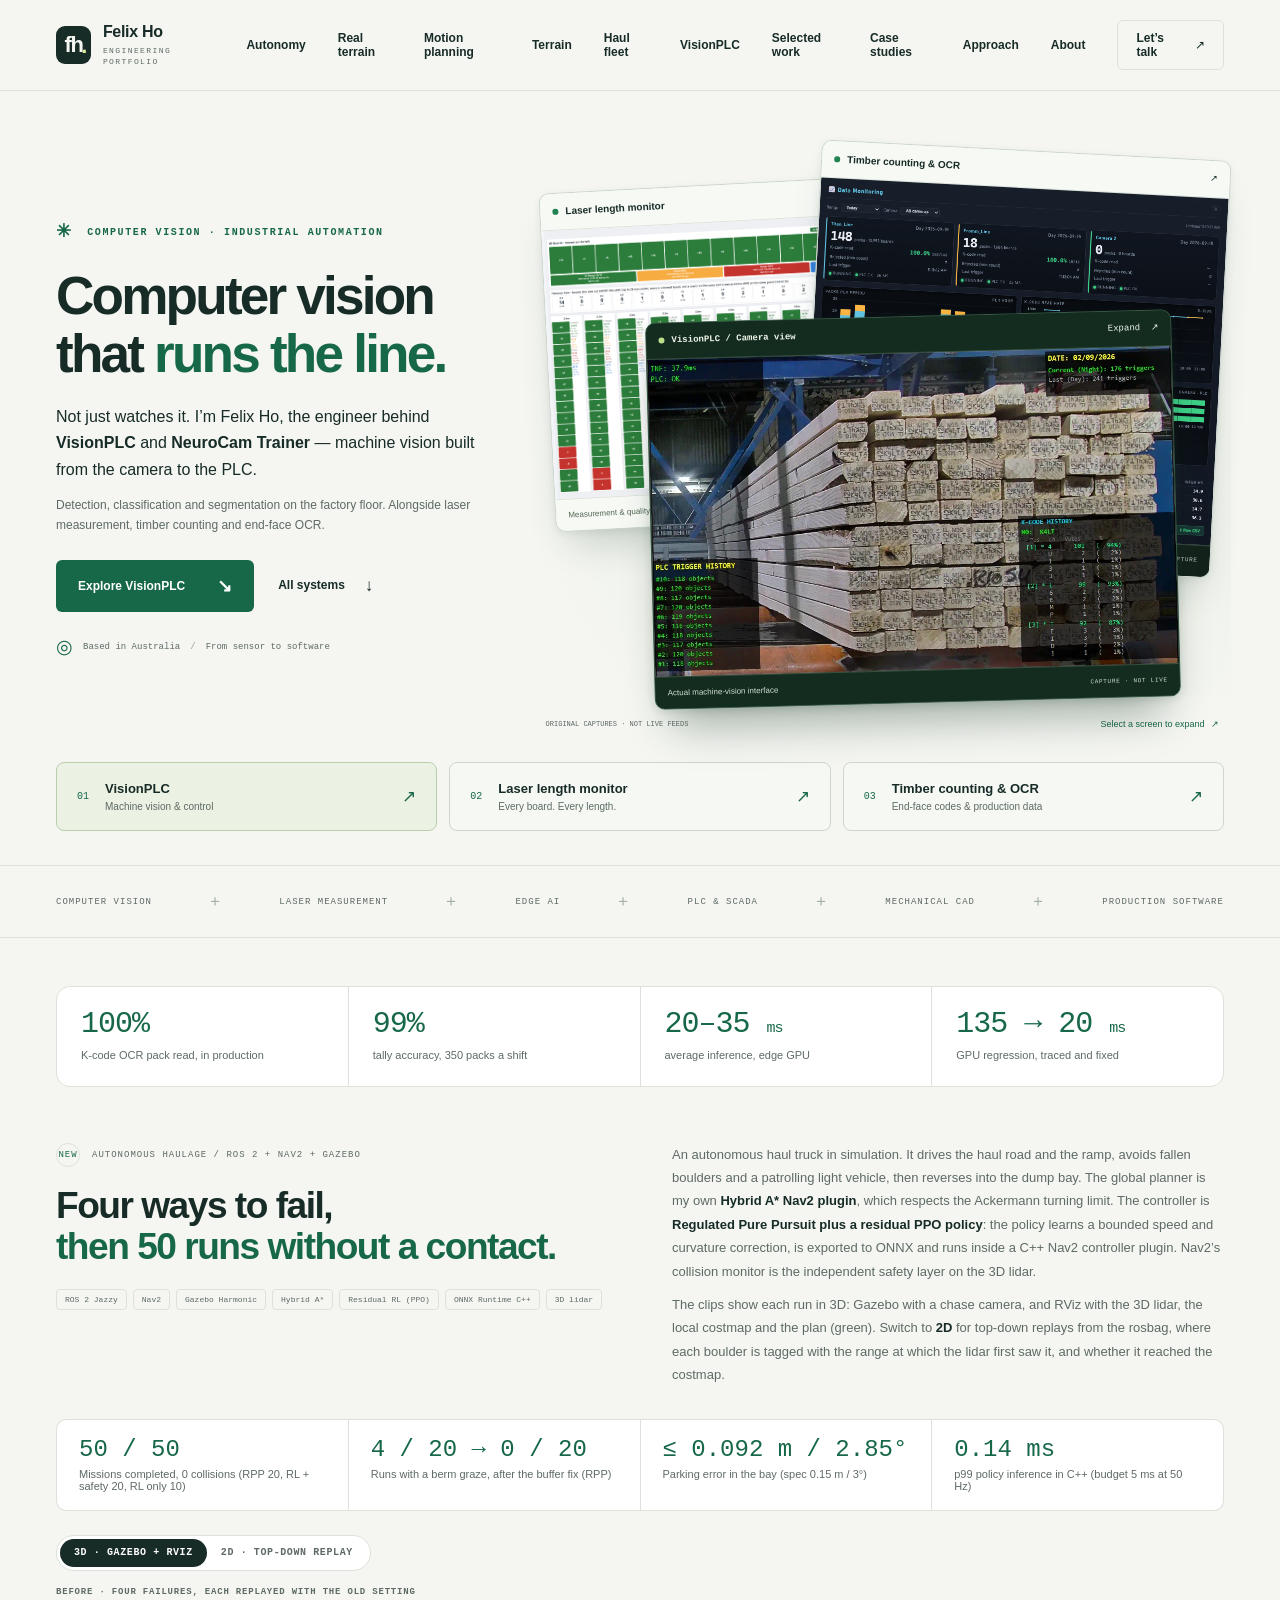
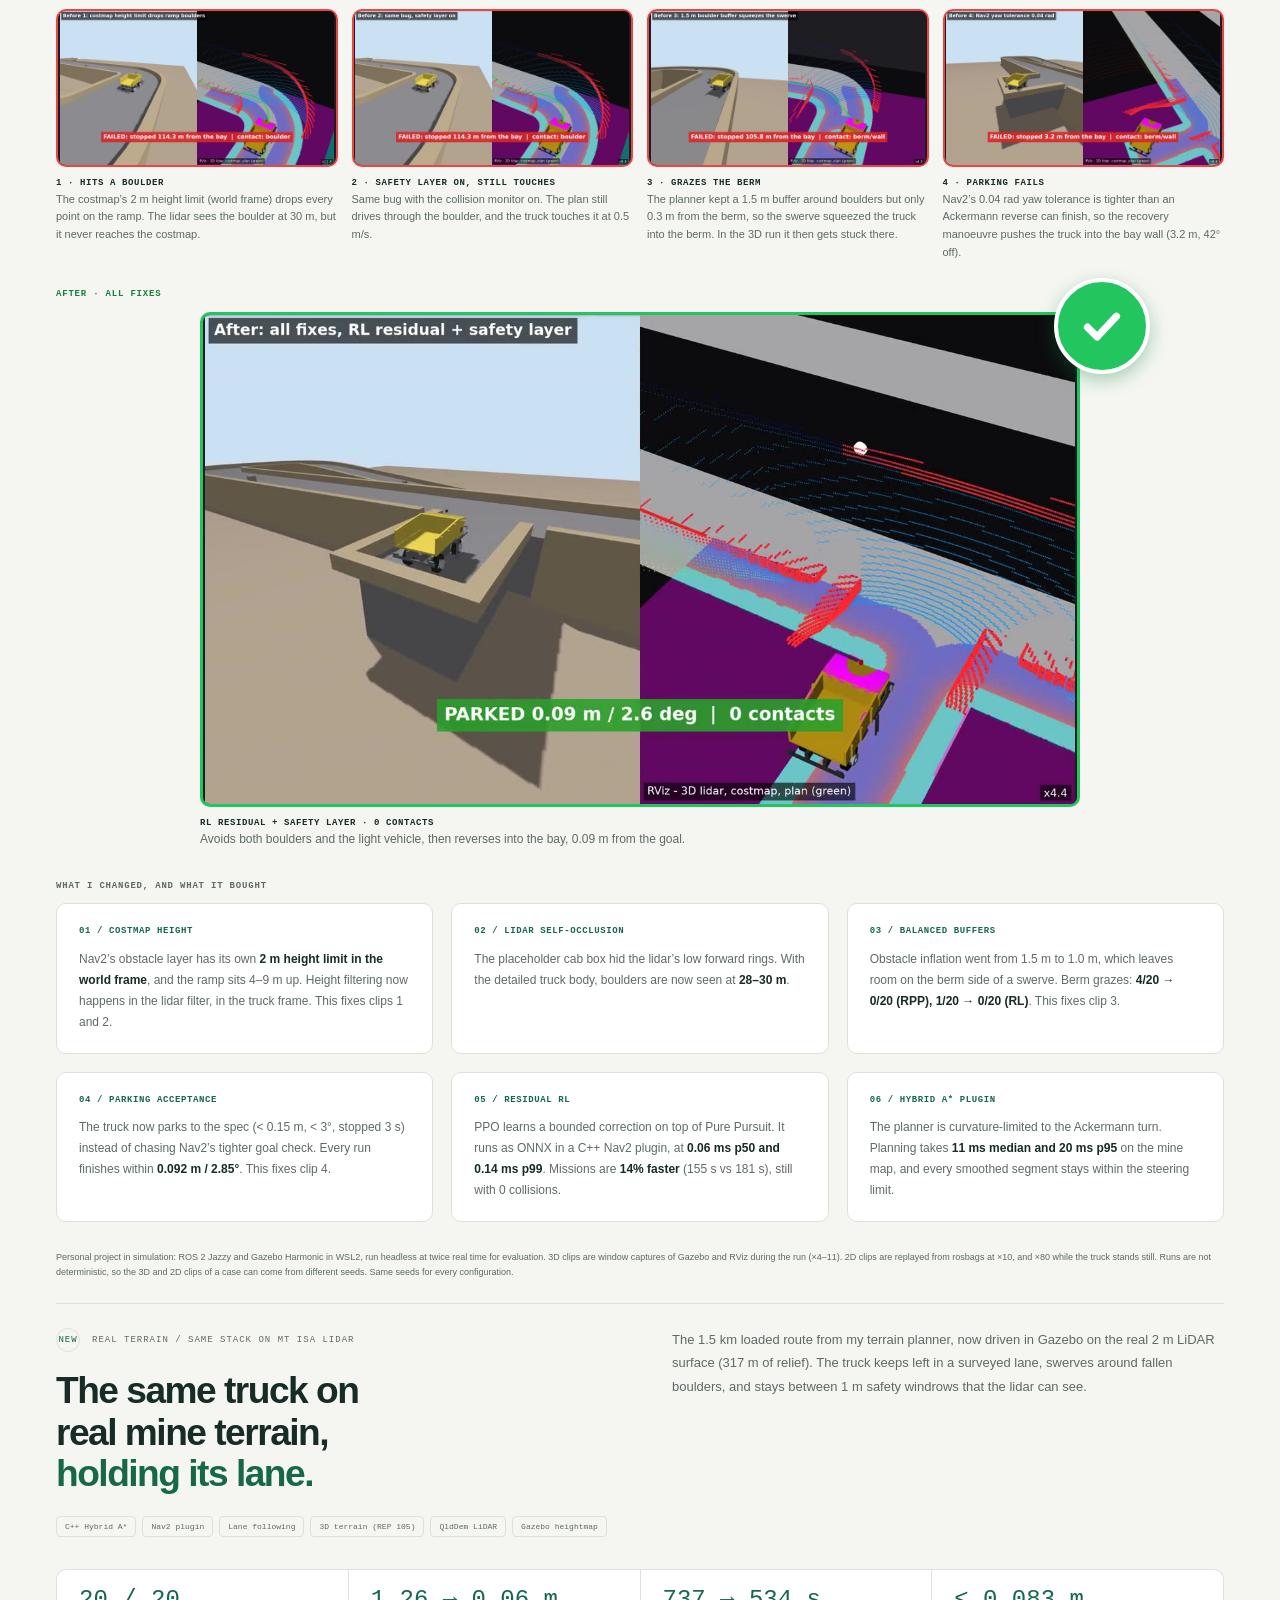
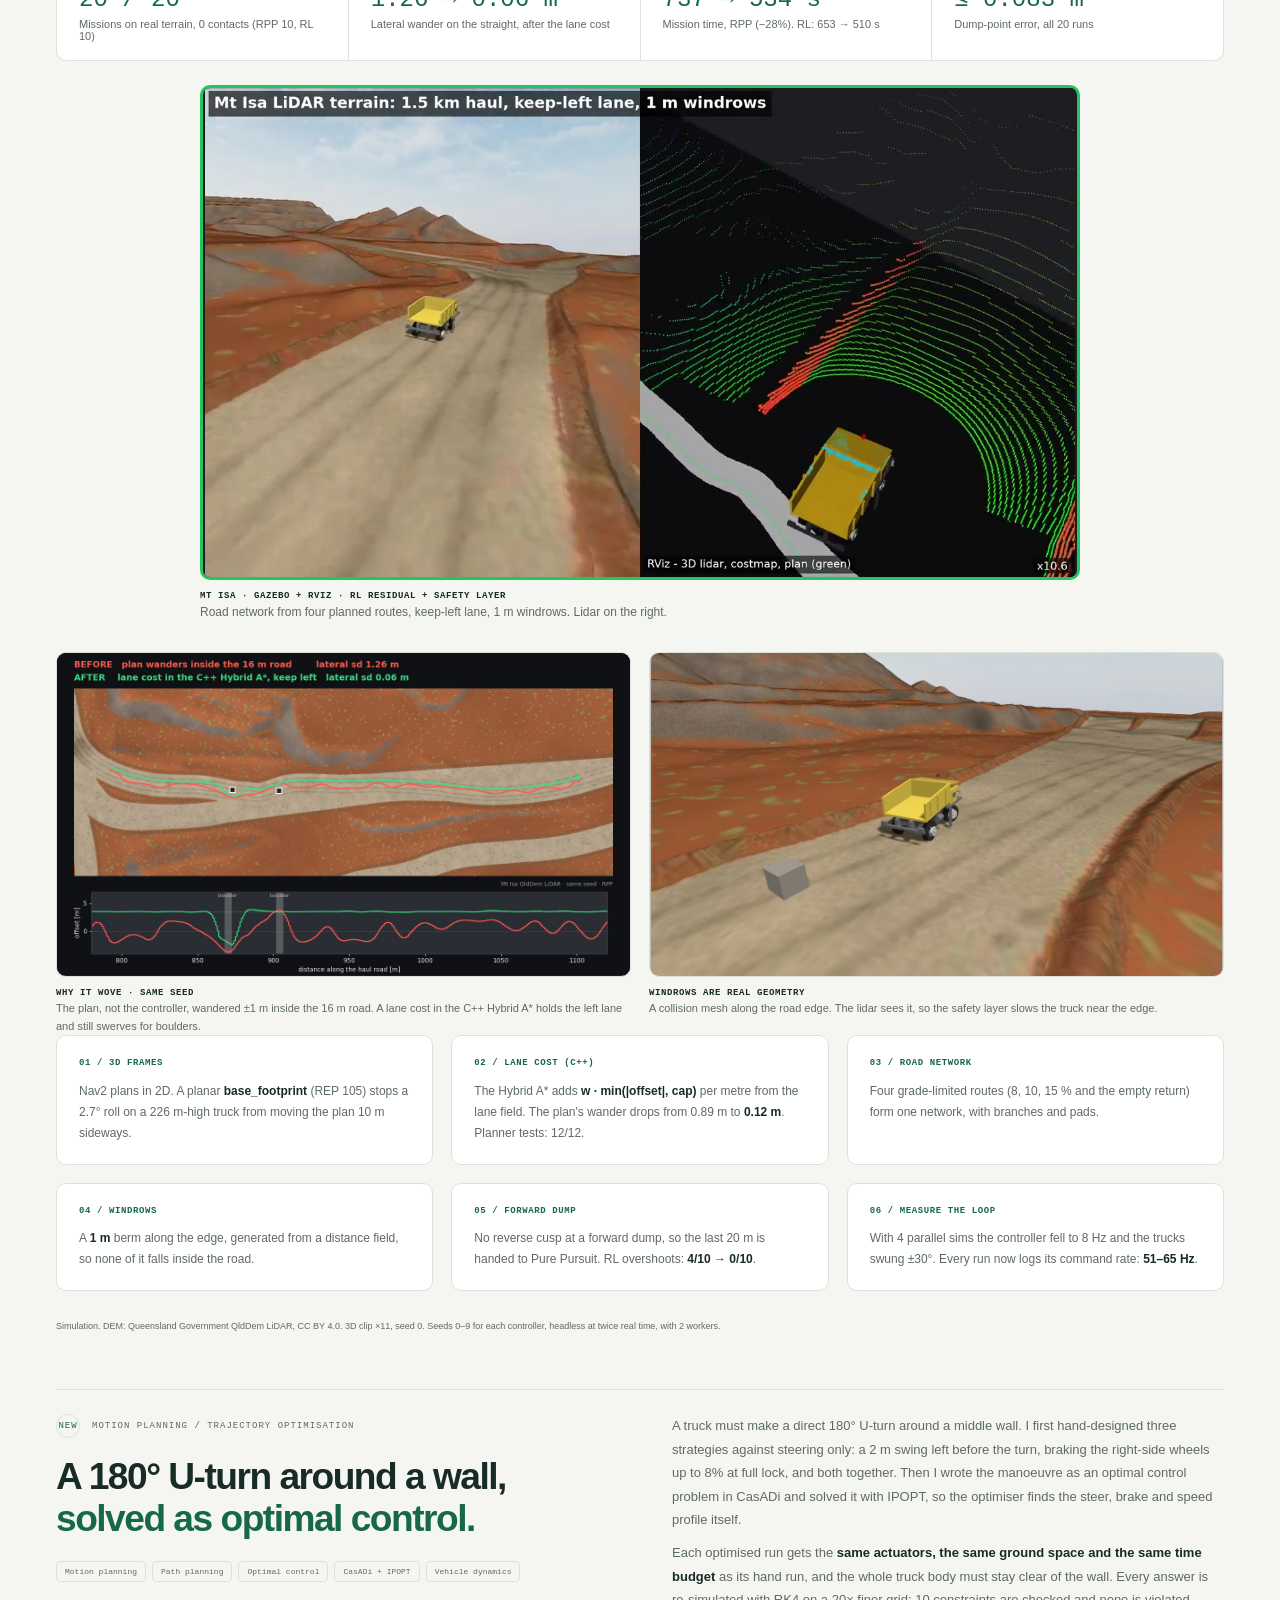
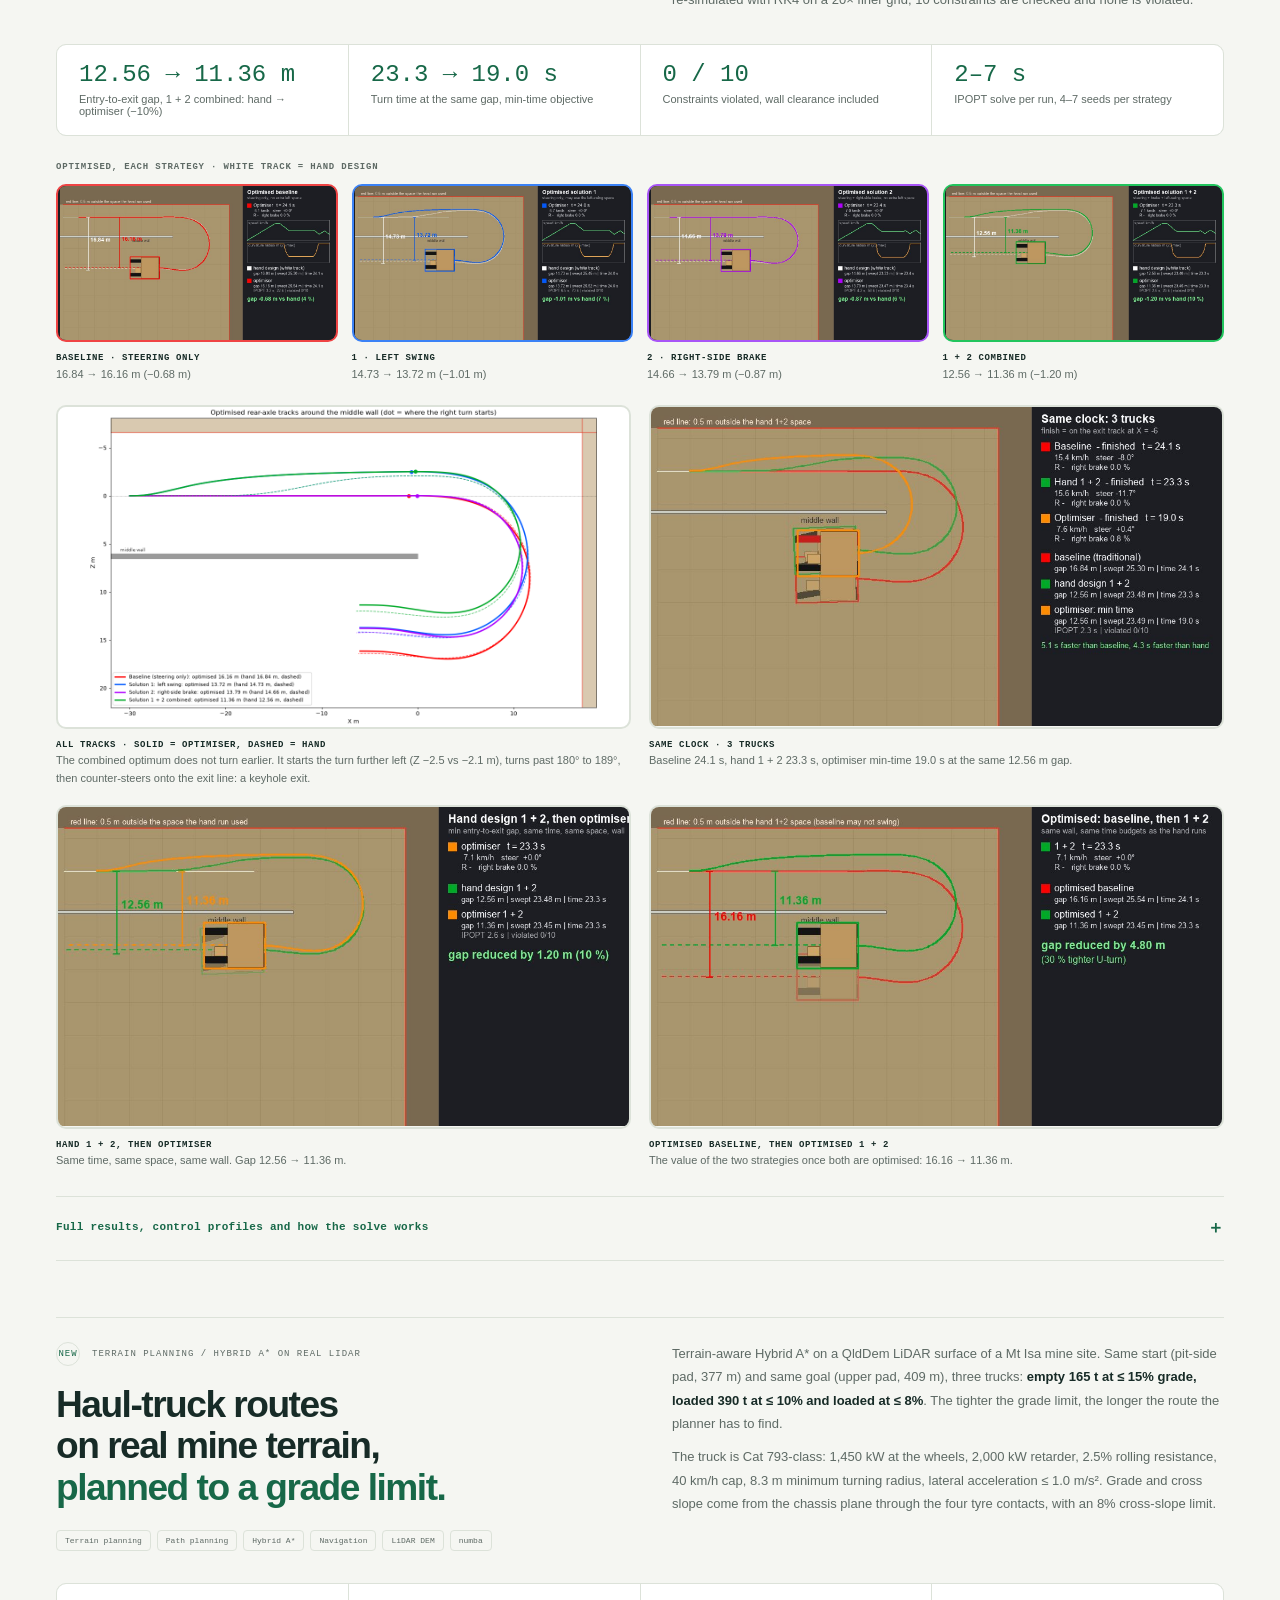
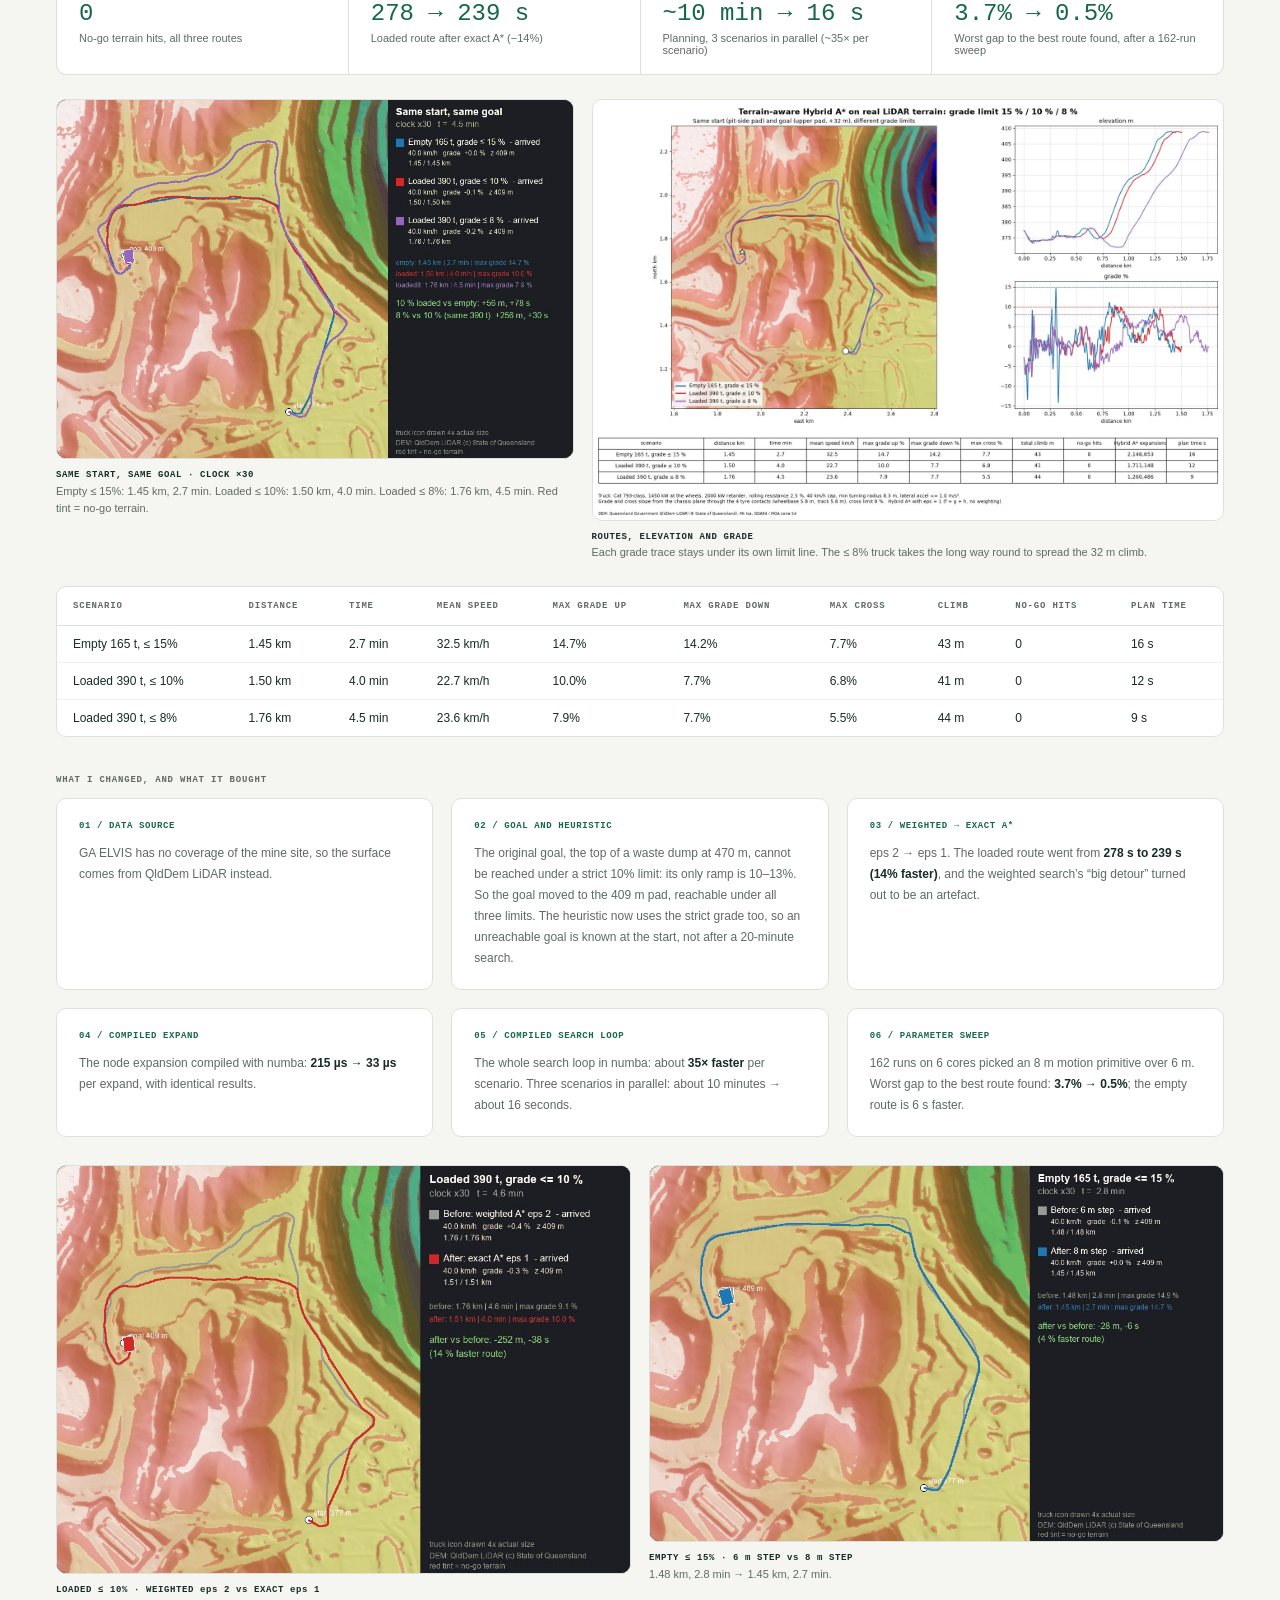
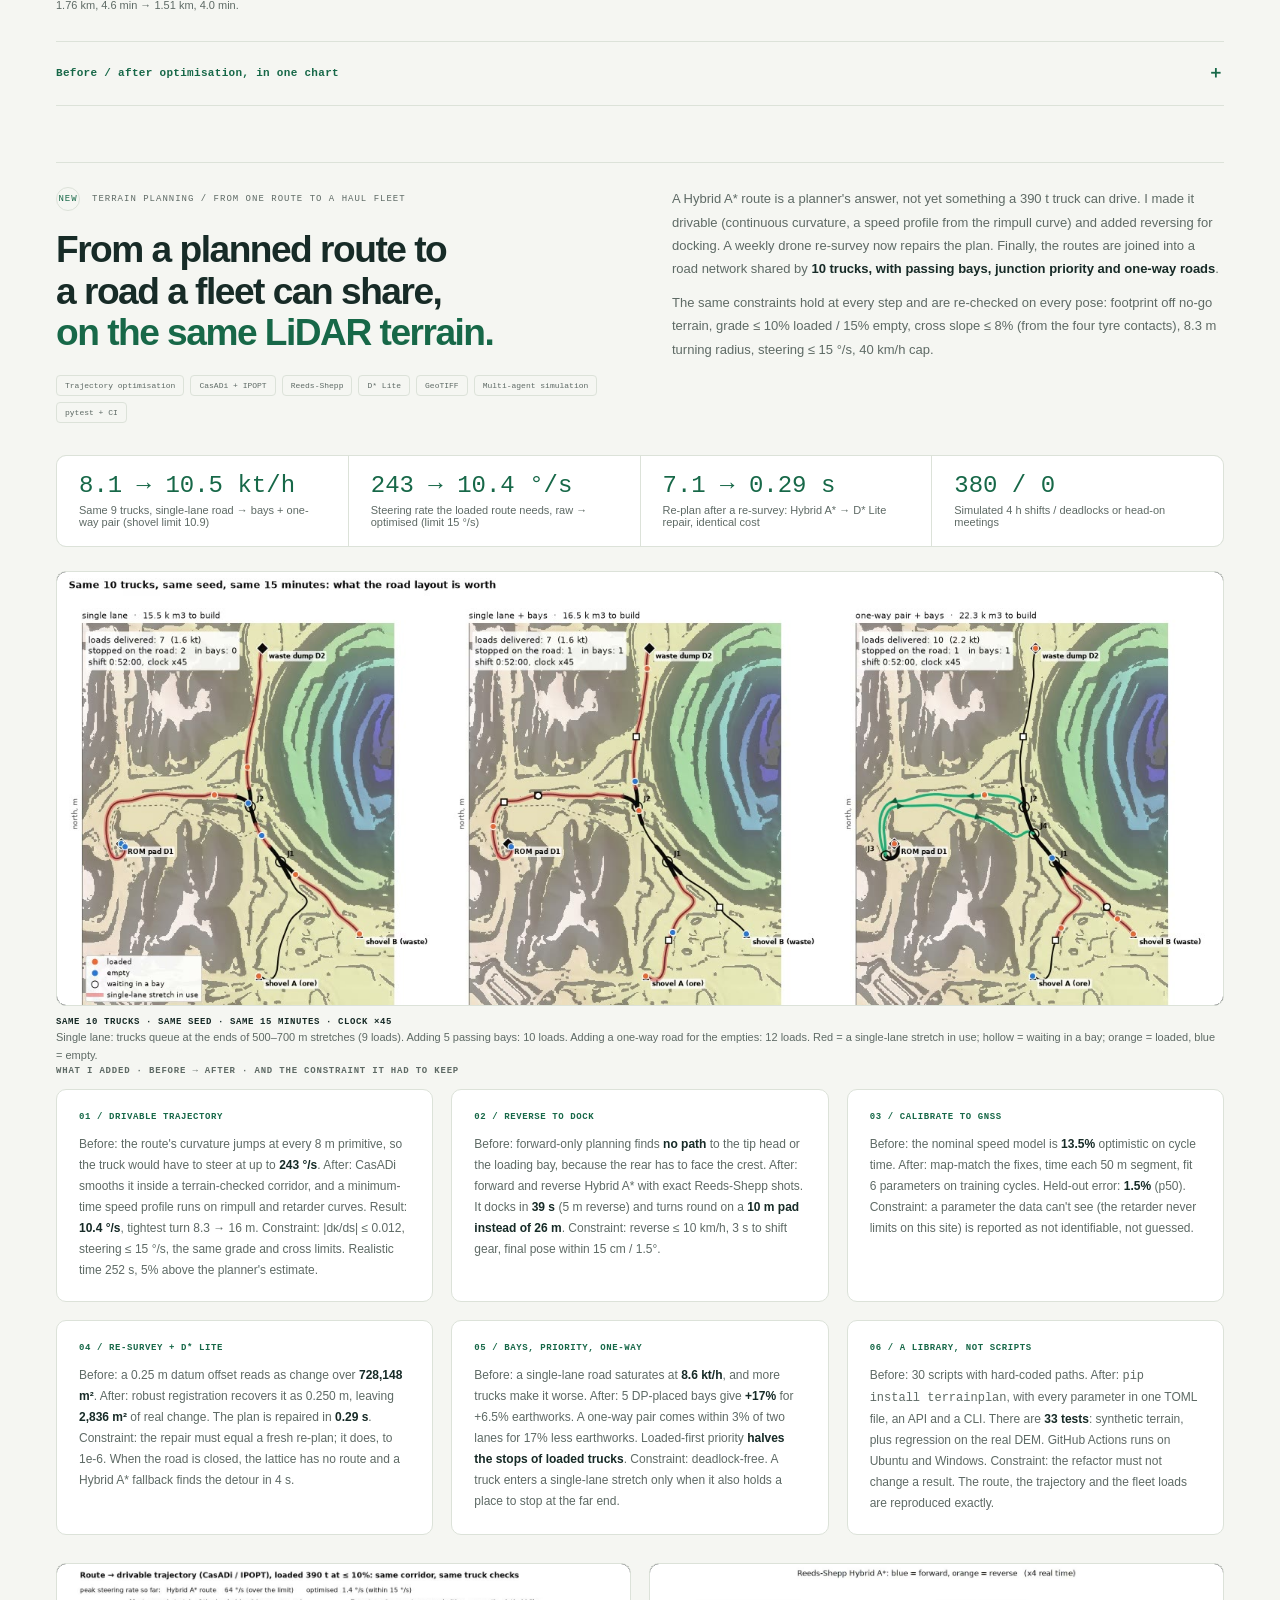
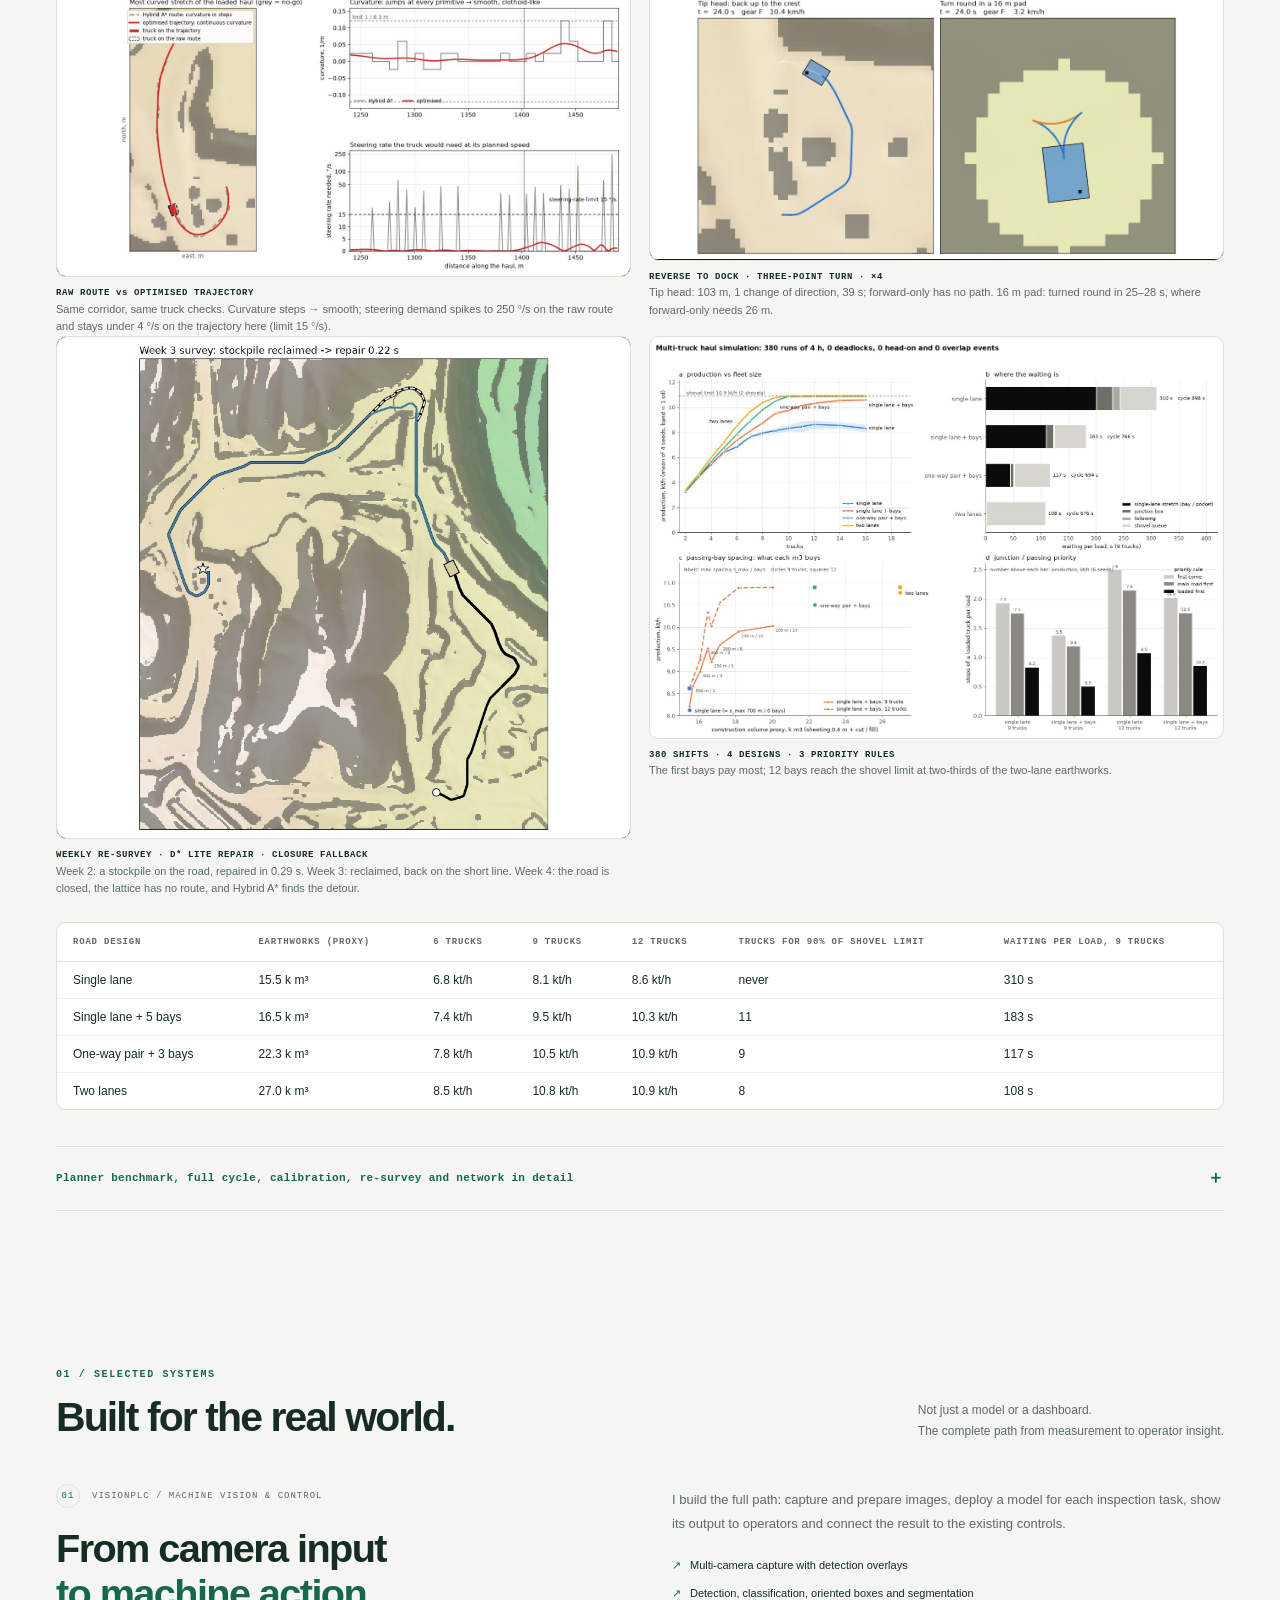
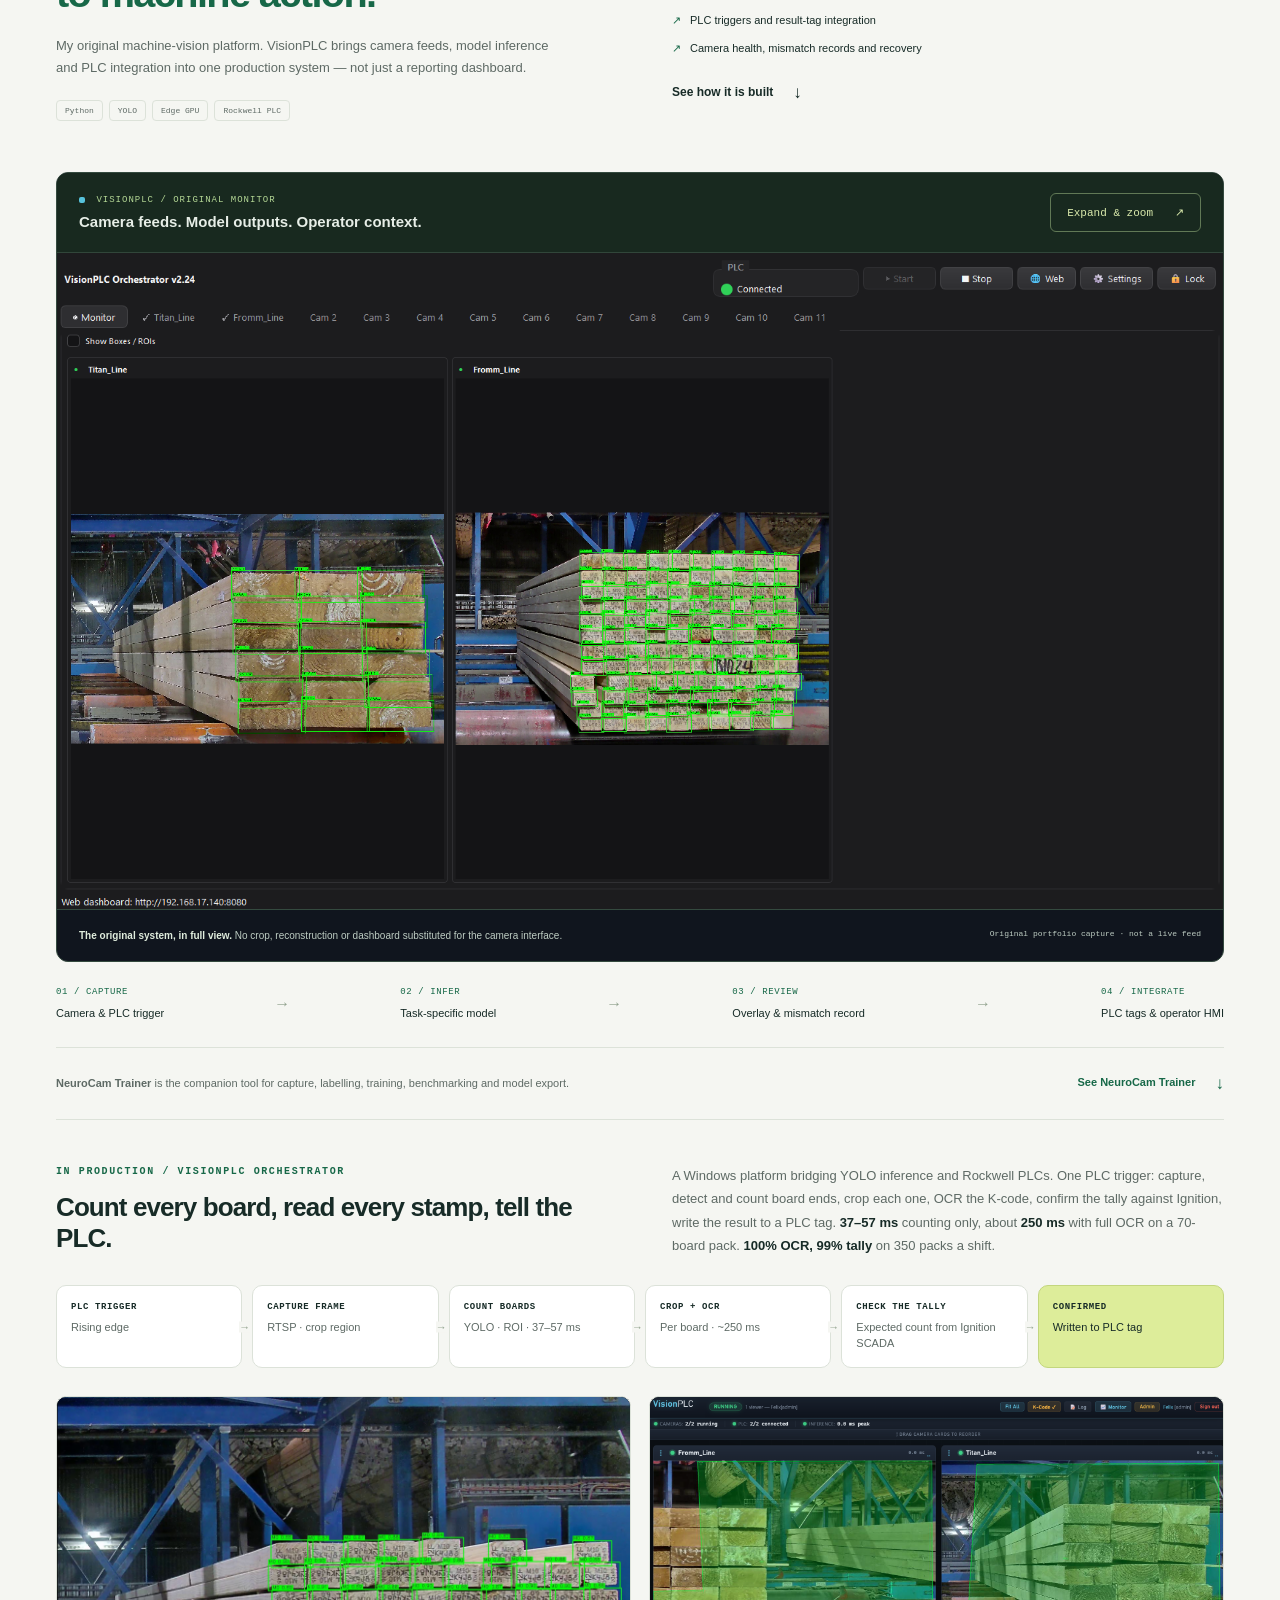
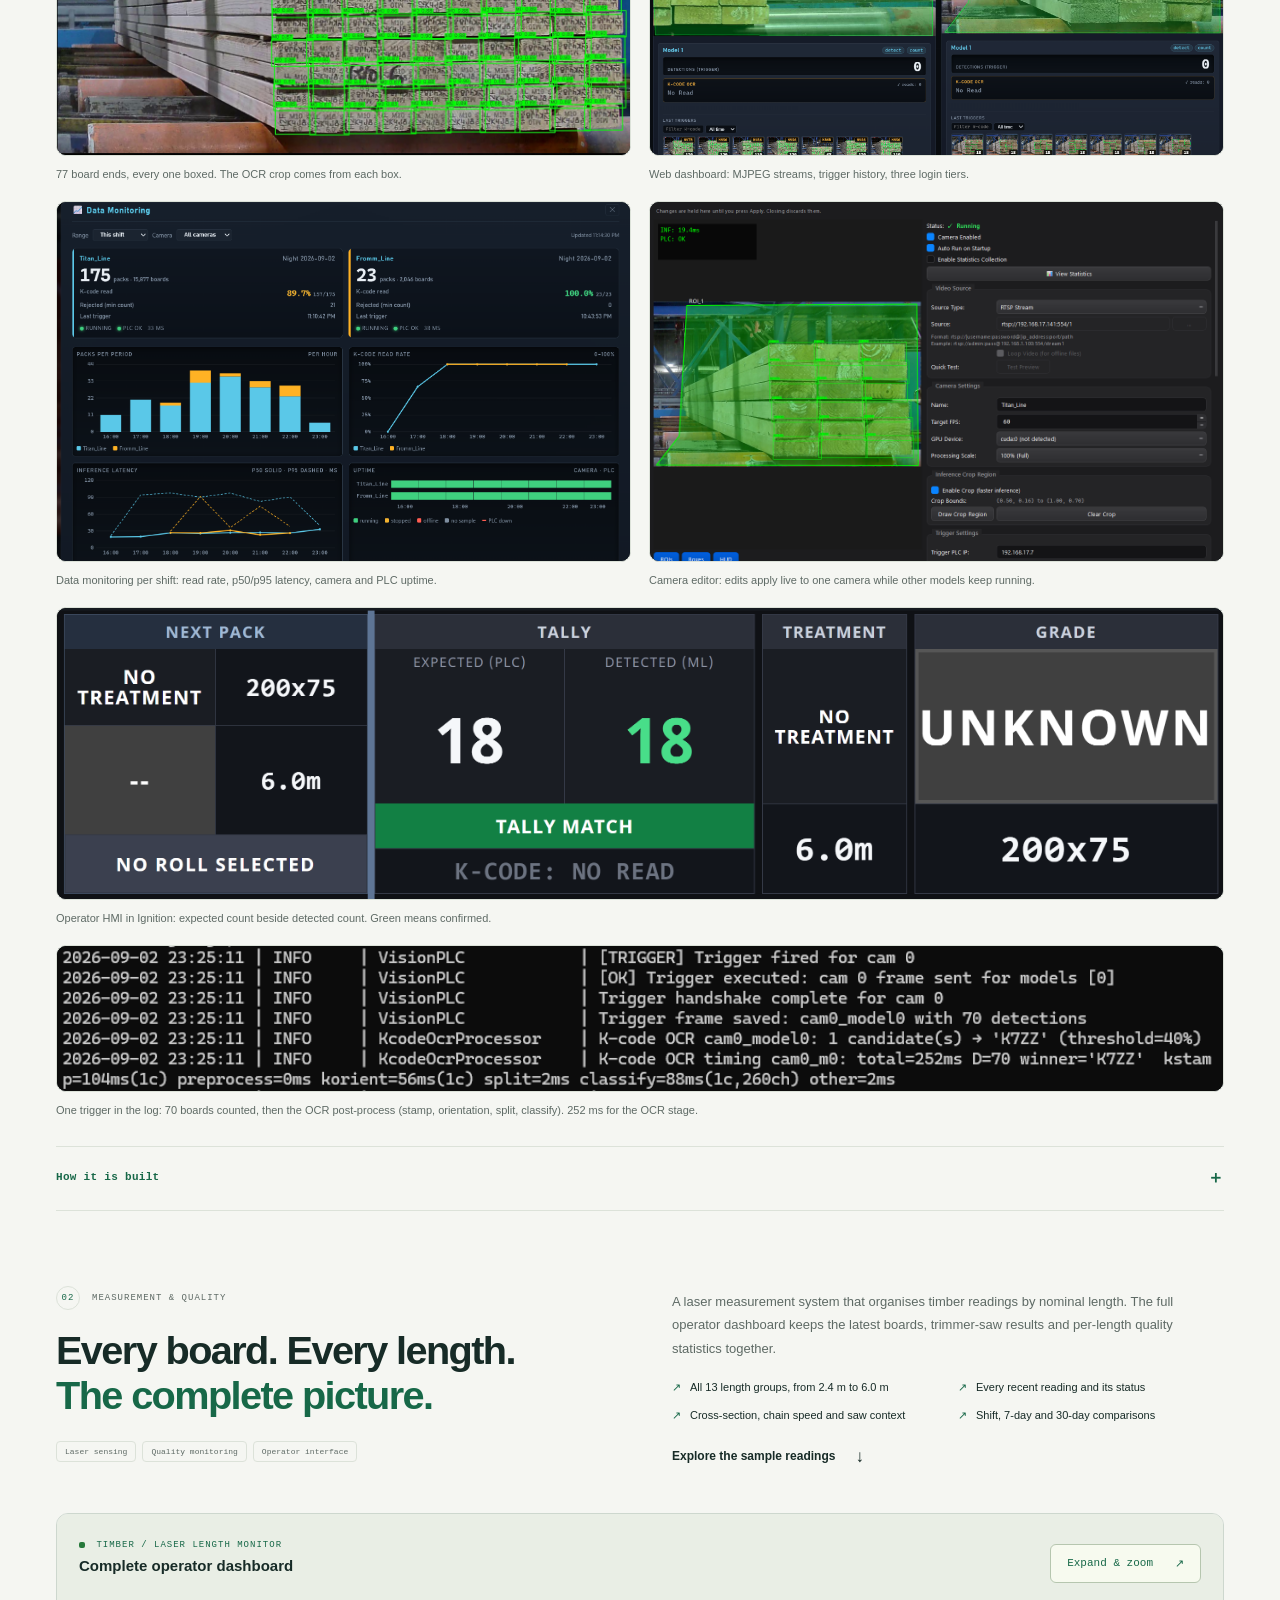
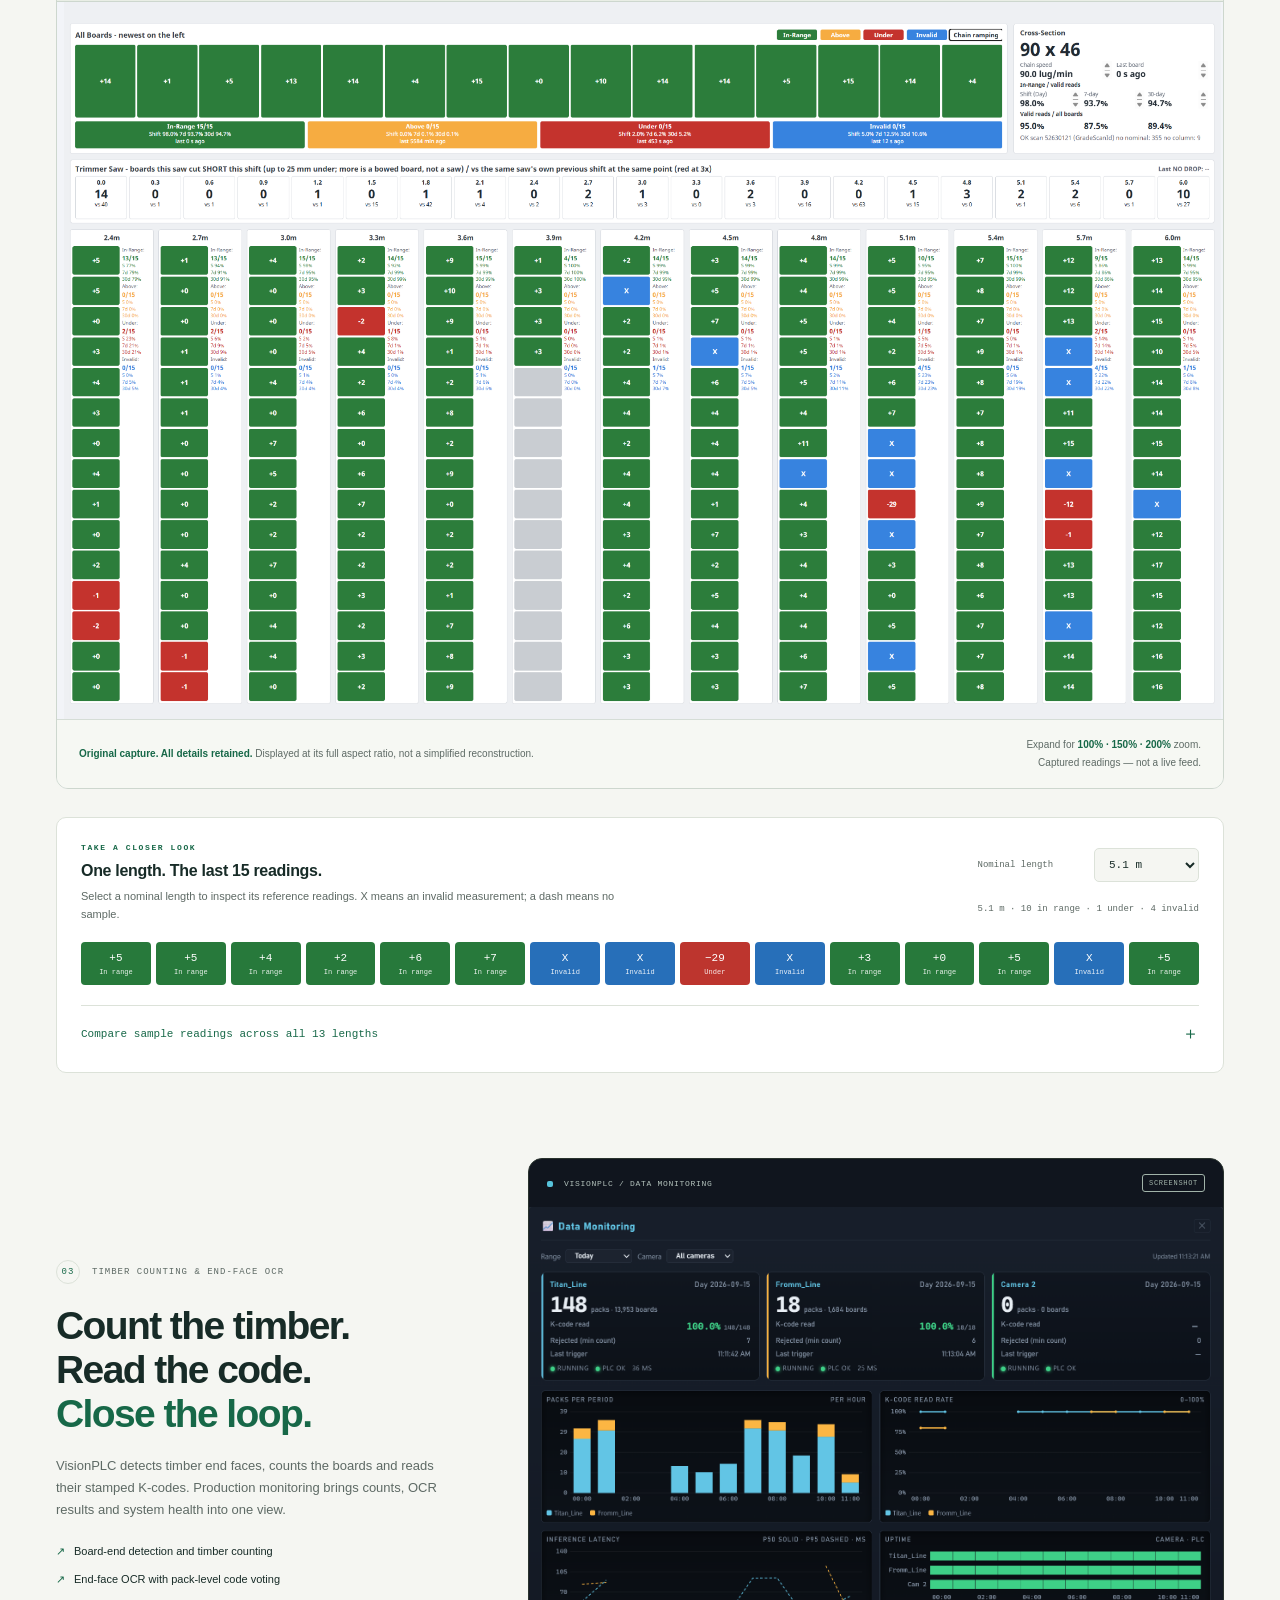
==== commit fc9339f4: "Real-terrain section: the AHS stack on Mt Isa LiDAR, holding a keep-left lane New section #autonomy-" ====
--- a/index.html
+++ b/index.html
@@ -25,7 +25,7 @@
       <a class="brand" href="#top" aria-label="Felix Ho, home"><span class="brand-mark" aria-hidden="true">fh<span>.</span></span><span>Felix Ho<span class="brand-caption">ENGINEERING PORTFOLIO</span></span></a>
       <button class="menu-toggle" type="button" aria-expanded="false" aria-controls="main-nav" hidden>Menu <span aria-hidden="true">＋</span></button>
       <nav id="main-nav" aria-label="Main navigation">
-        <a href="#autonomy">Autonomy</a><a href="#turning">Motion planning</a><a href="#terrain">Terrain</a><a href="#terrain-fleet">Haul fleet</a><a href="#machine-vision">VisionPLC</a><a href="#work">Selected work</a><a href="#case-studies">Case studies</a><a href="#approach">Approach</a><a href="#about">About</a><a class="nav-contact" href="#contact">Let’s talk <span aria-hidden="true">↗</span></a>
+        <a href="#autonomy">Autonomy</a><a href="#autonomy-mtisa">Real terrain</a><a href="#turning">Motion planning</a><a href="#terrain">Terrain</a><a href="#terrain-fleet">Haul fleet</a><a href="#machine-vision">VisionPLC</a><a href="#work">Selected work</a><a href="#case-studies">Case studies</a><a href="#approach">Approach</a><a href="#about">About</a><a class="nav-contact" href="#contact">Let’s talk <span aria-hidden="true">↗</span></a>
       </nav>
     </div>
   </header>
@@ -138,6 +138,37 @@
       })();
     </script>
 
+    <section id="autonomy-mtisa" class="section shell case terrain-top" aria-labelledby="mtisa-heading">
+      <div class="case-head">
+        <div><p class="project-kicker"><span>NEW</span> REAL TERRAIN / SAME STACK ON MT ISA LIDAR</p><h3 id="mtisa-heading">The same truck on real mine terrain,<br> <span>holding its lane.</span></h3><div class="tags"><span>C++ Hybrid A*</span><span>Nav2 plugin</span><span>Lane following</span><span>3D terrain (REP 105)</span><span>QldDem LiDAR</span><span>Gazebo heightmap</span></div></div>
+        <div class="case-copy">
+          <p>The 1.5 km loaded route from my terrain planner, now driven in Gazebo on the real 2 m LiDAR surface (317 m of relief). The truck keeps left in a surveyed lane, swerves around fallen boulders, and stays between 1 m safety windrows that the lidar can see.</p>
+        </div>
+      </div>
+      <div class="metric-row metric-row--4" role="list">
+        <div role="listitem"><strong>20 / 20</strong><span>Missions on real terrain, 0 contacts (RPP 10, RL 10)</span></div>
+        <div role="listitem"><strong>1.26 → 0.06 m</strong><span>Lateral wander on the straight, after the lane cost</span></div>
+        <div role="listitem"><strong>737 → 534 s</strong><span>Mission time, RPP (−28%). RL: 653 → 510 s</span></div>
+        <div role="listitem"><strong>≤ 0.083 m</strong><span>Dump-point error, all 20 runs</span></div>
+      </div>
+      <div class="ahs-after">
+        <figure class="turn-view"><video src="assets/ahs/mtisa-3d.mp4" poster="assets/ahs/mtisa-3d.jpg" width="1280" height="720" autoplay muted loop playsinline preload="metadata" aria-label="Mt Isa real terrain: Gazebo chase camera and RViz 3D lidar while the truck drives the 1.5 km haul road in its lane"></video><figcaption><b>MT ISA · GAZEBO + RVIZ · RL RESIDUAL + SAFETY LAYER</b>Road network from four planned routes, keep-left lane, 1 m windrows. Lidar on the right.</figcaption></figure>
+      </div>
+      <div class="terrain-pair">
+        <figure class="terrain-view"><video src="assets/ahs/mtisa-lane-before-after.mp4" poster="assets/ahs/mtisa-lane-before-after.jpg" width="1280" height="720" autoplay muted loop playsinline preload="metadata" aria-label="Before and after: the driven track wanders inside the road before the lane cost, and holds the left lane after it"></video><figcaption><b>WHY IT WOVE · SAME SEED</b>The plan, not the controller, wandered ±1 m inside the 16 m road. A lane cost in the C++ Hybrid A* holds the left lane and still swerves for boulders.</figcaption></figure>
+        <figure class="terrain-view"><img src="assets/ahs/mtisa-windrows.jpg" width="1280" height="720" loading="lazy" alt="Gazebo view of the Mt Isa haul road: pale gravel road with wheel ruts, a loading pad and 1 m windrows on both edges"><figcaption><b>WINDROWS ARE REAL GEOMETRY</b>A collision mesh along the road edge. The lidar sees it, so the safety layer slows the truck near the edge.</figcaption></figure>
+      </div>
+      <ol class="step-cards step-cards--6">
+        <li><b>01 / 3D frames</b><p>Nav2 plans in 2D. A planar <strong>base_footprint</strong> (REP 105) stops a 2.7° roll on a 226 m-high truck from moving the plan 10 m sideways.</p></li>
+        <li><b>02 / Lane cost (C++)</b><p>The Hybrid A* adds <strong>w · min(|offset|, cap)</strong> per metre from the lane field. The plan's wander drops from 0.89 m to <strong>0.12 m</strong>. Planner tests: 12/12.</p></li>
+        <li><b>03 / Road network</b><p>Four grade-limited routes (8, 10, 15 % and the empty return) form one network, with branches and pads.</p></li>
+        <li><b>04 / Windrows</b><p>A <strong>1 m</strong> berm along the edge, generated from a distance field, so none of it falls inside the road.</p></li>
+        <li><b>05 / Forward dump</b><p>No reverse cusp at a forward dump, so the last 20 m is handed to Pure Pursuit. RL overshoots: <strong>4/10 → 0/10</strong>.</p></li>
+        <li><b>06 / Measure the loop</b><p>With 4 parallel sims the controller fell to 8 Hz and the trucks swung ±30°. Every run now logs its command rate: <strong>51–65 Hz</strong>.</p></li>
+      </ol>
+      <p class="media-note">Simulation. DEM: Queensland Government QldDem LiDAR, CC BY 4.0. 3D clip ×11, seed 0. Seeds 0–9 for each controller, headless at twice real time, with 2 workers.</p>
+    </section>
+
     <section id="turning" class="section shell case terrain-top" aria-labelledby="turning-heading">
       <div class="case-head">
         <div><p class="project-kicker"><span>NEW</span> MOTION PLANNING / TRAJECTORY OPTIMISATION</p><h3 id="turning-heading">A 180° U-turn around a wall,<br> <span>solved as optimal control.</span></h3><div class="tags"><span>Motion planning</span><span>Path planning</span><span>Optimal control</span><span>CasADi + IPOPT</span><span>Vehicle dynamics</span></div></div>
